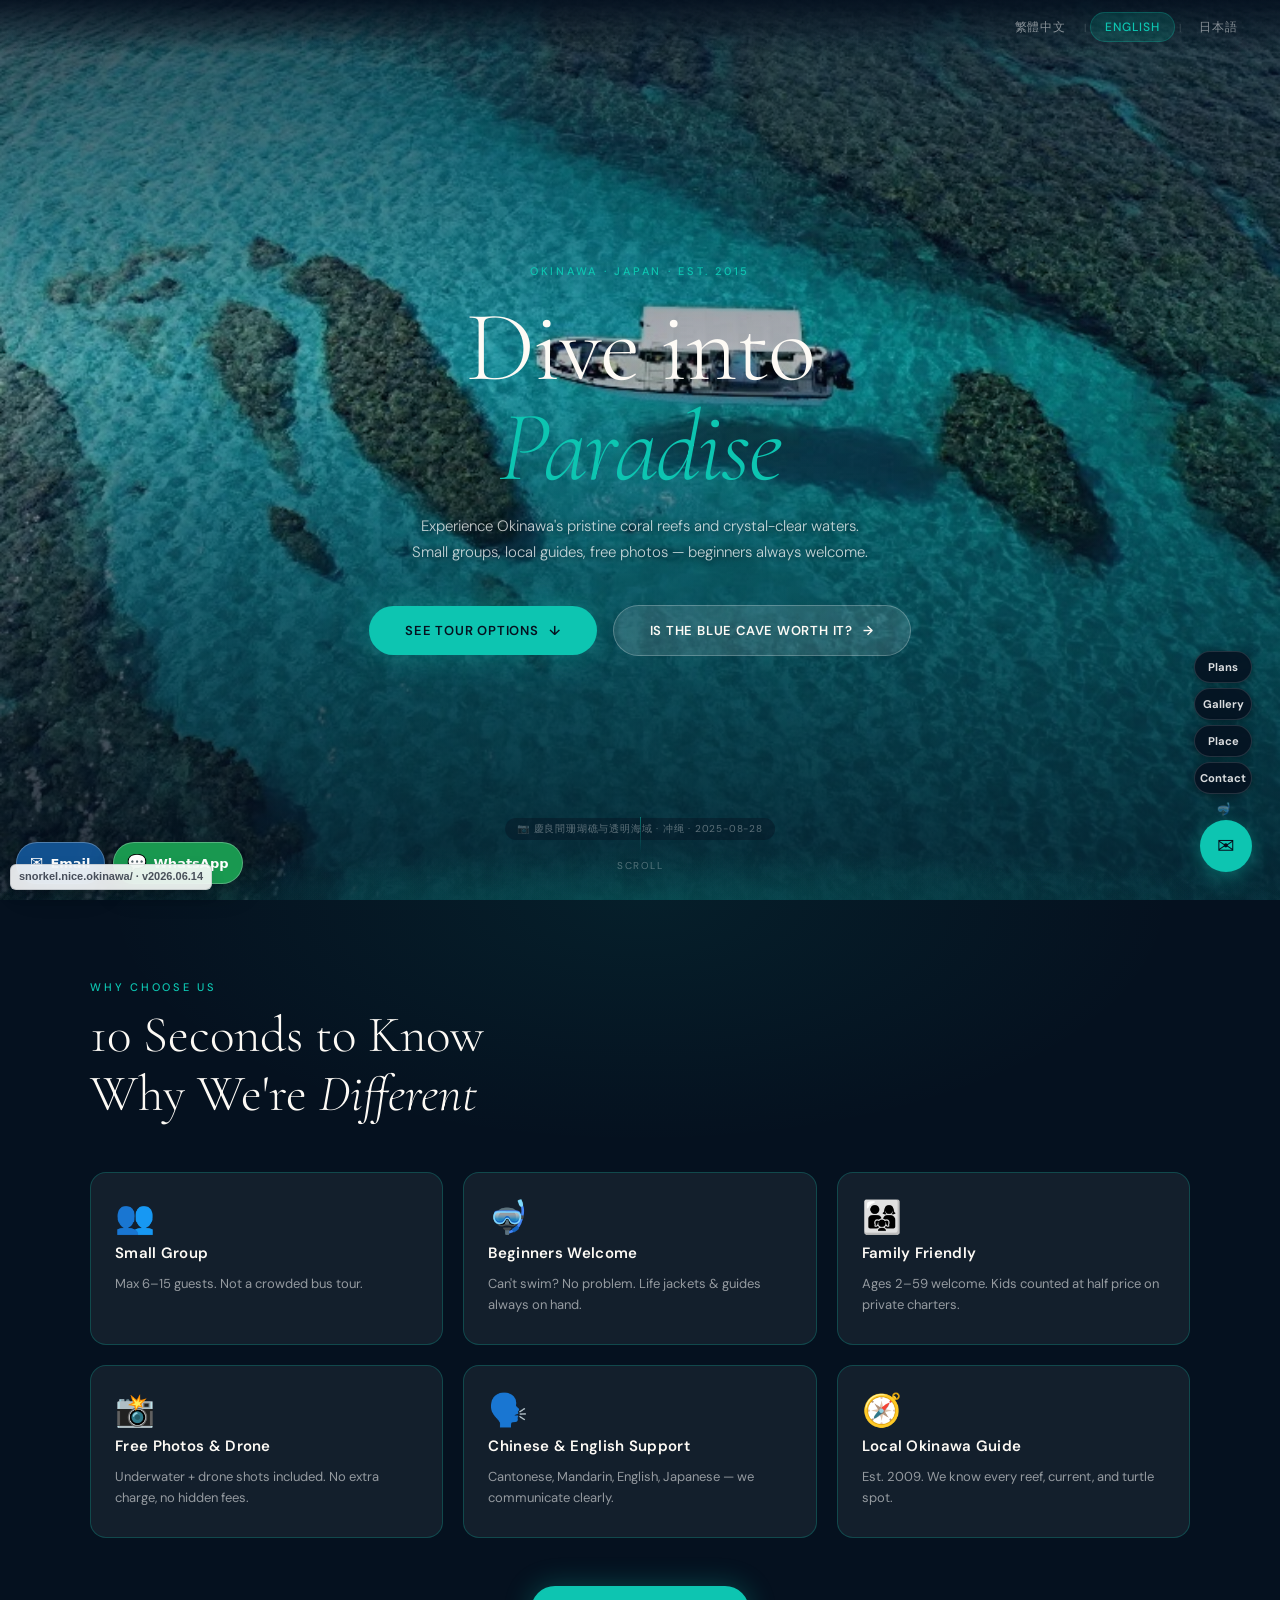
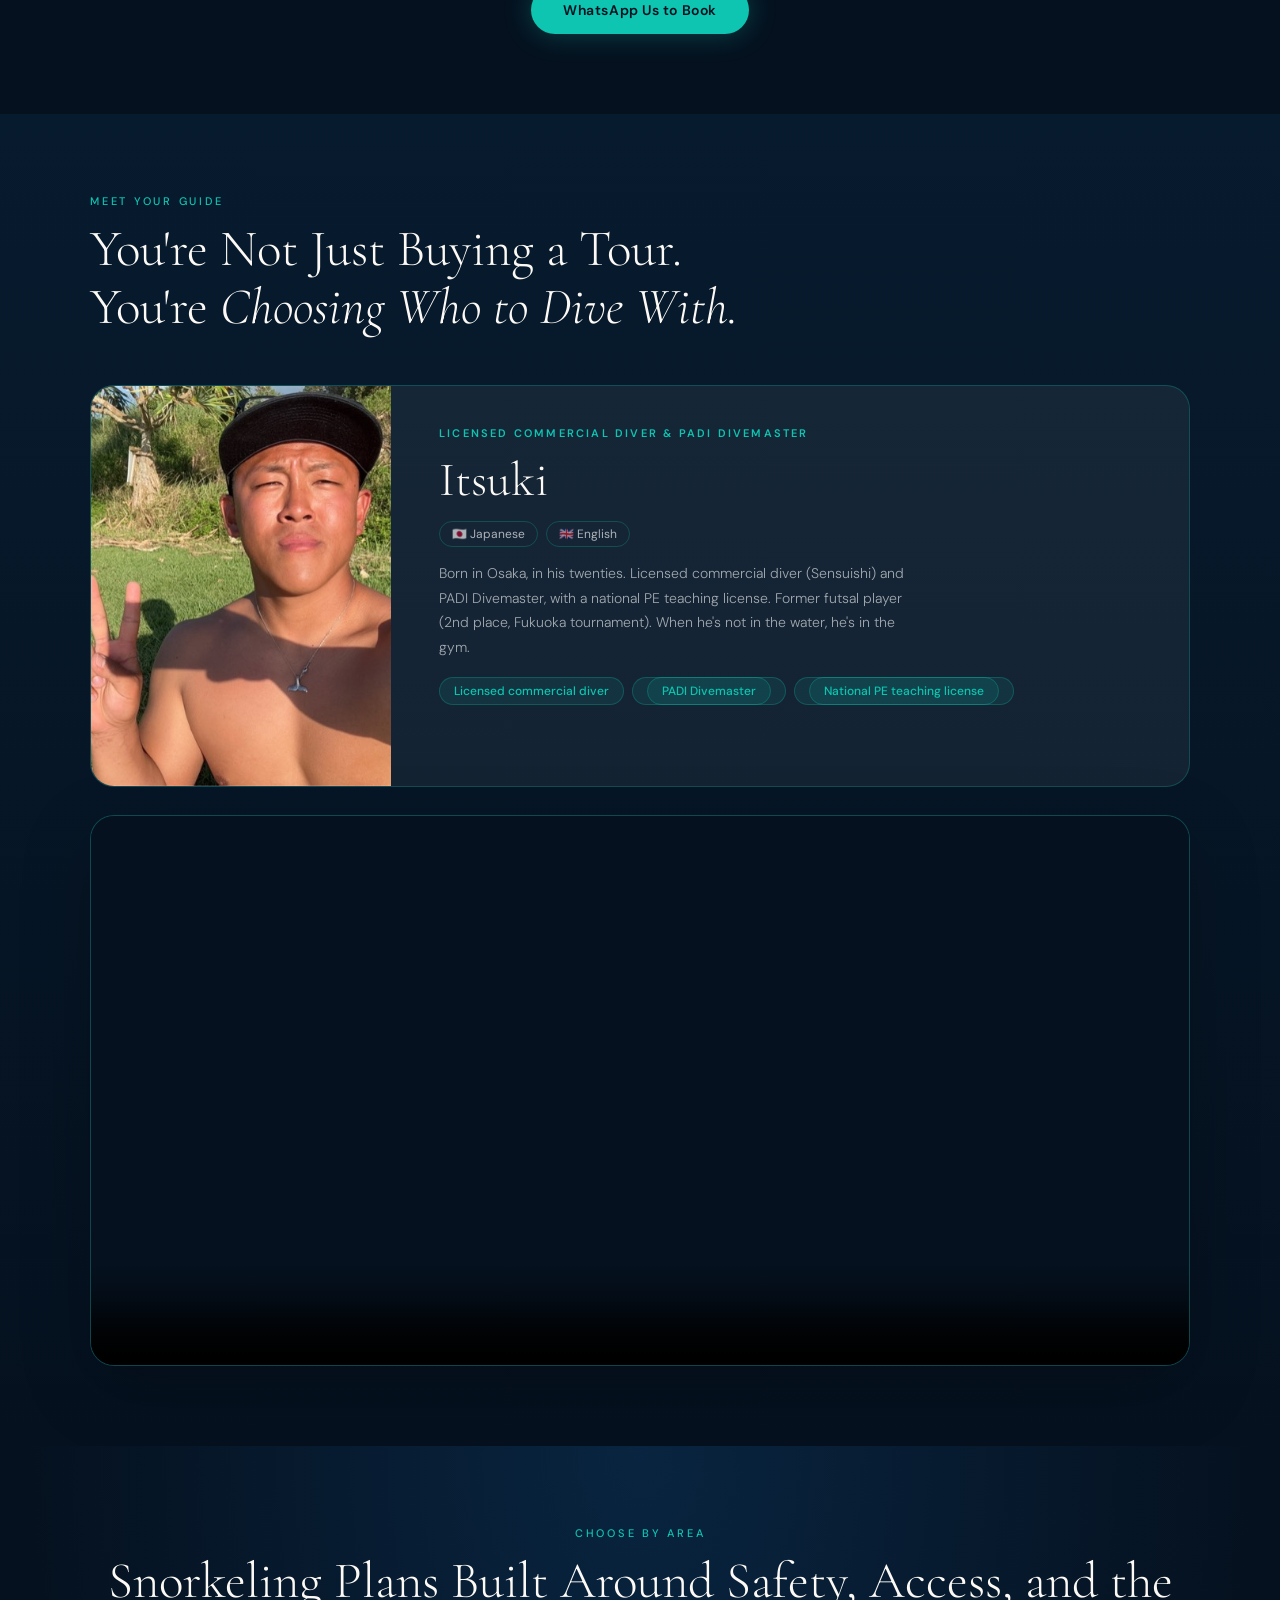
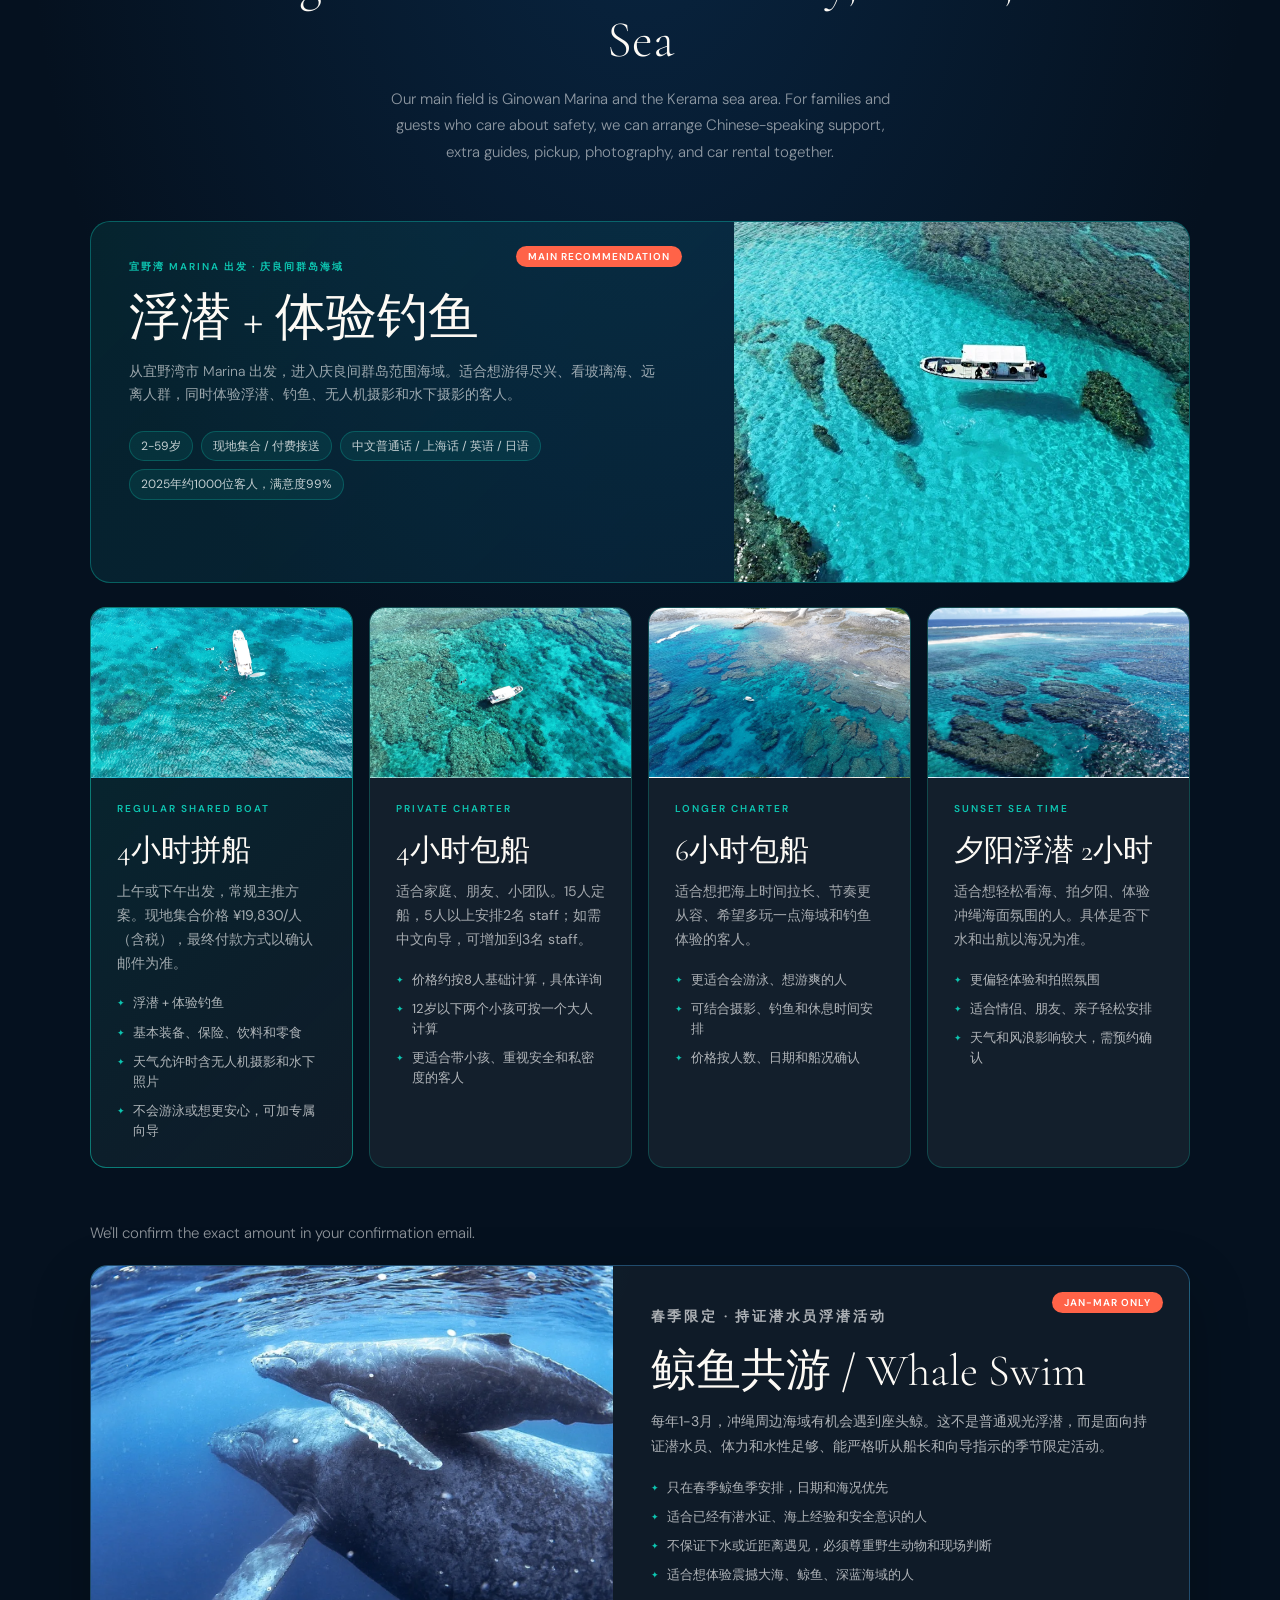
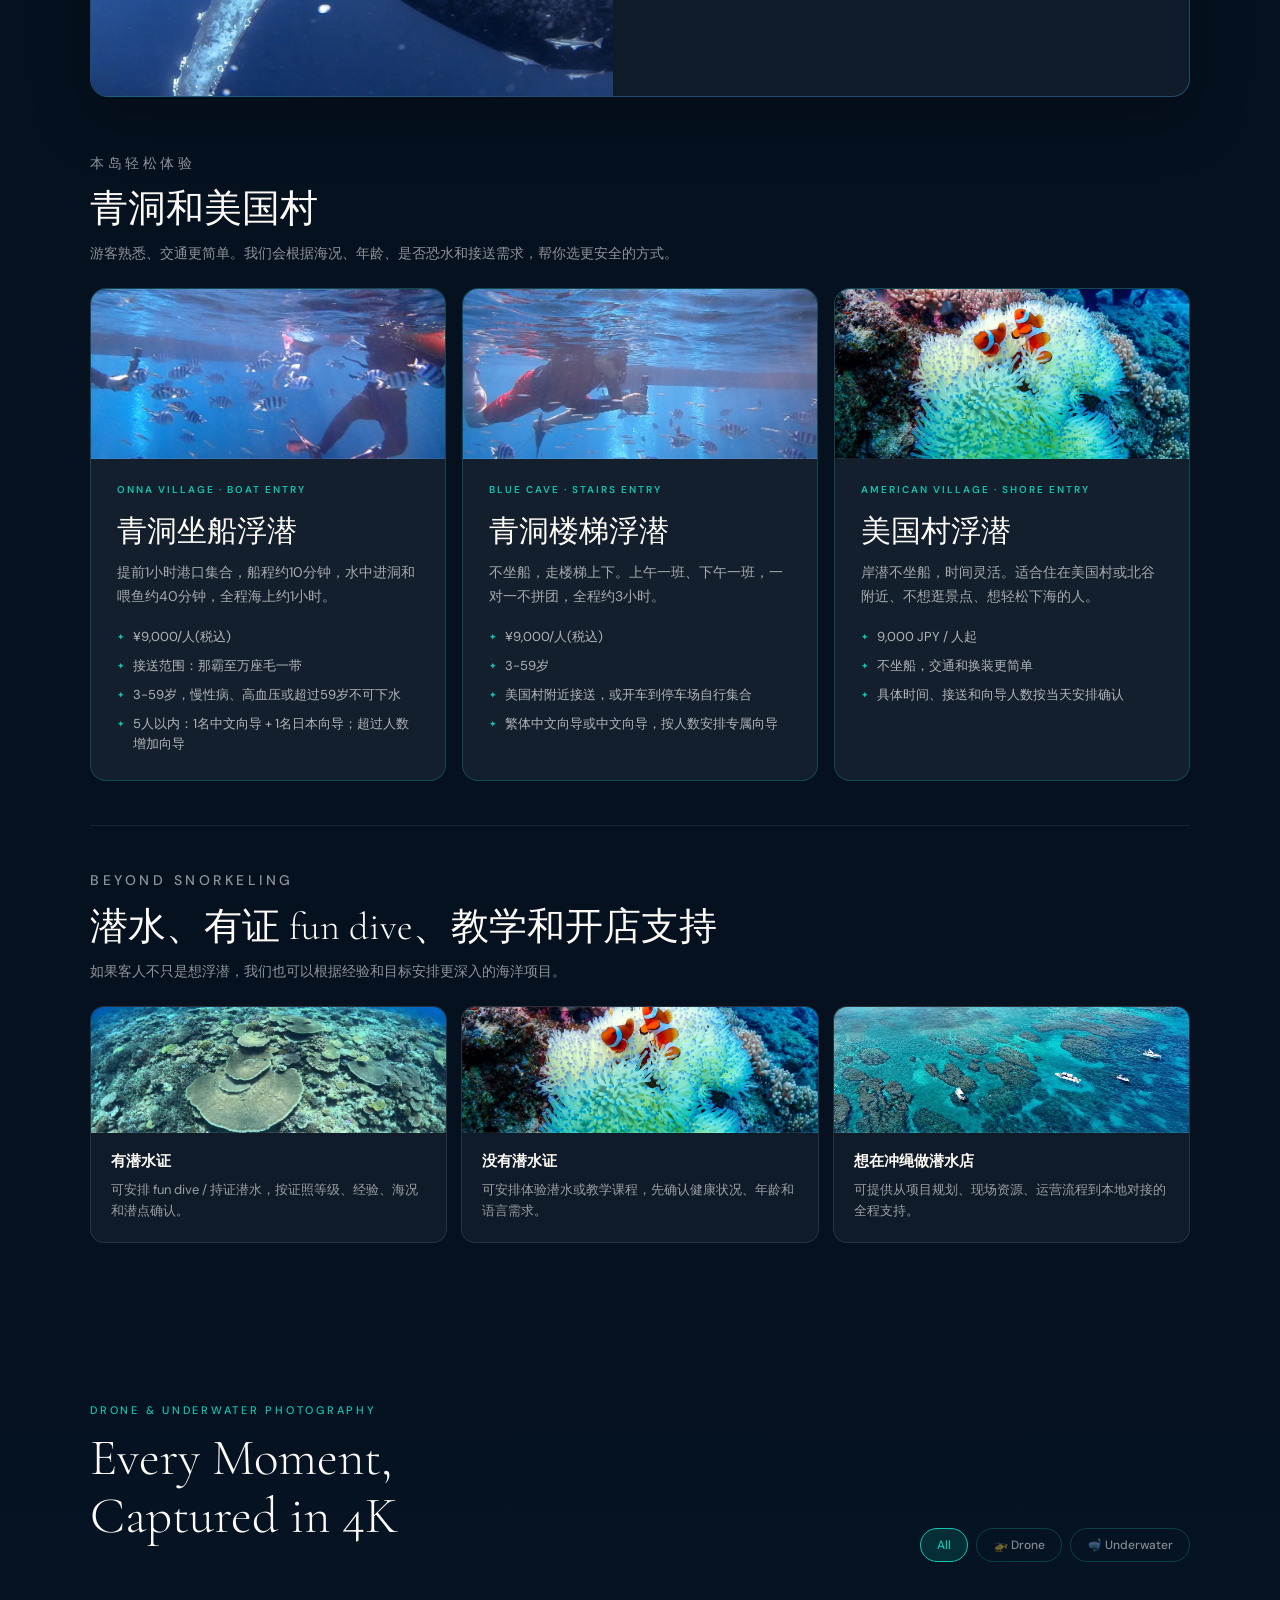
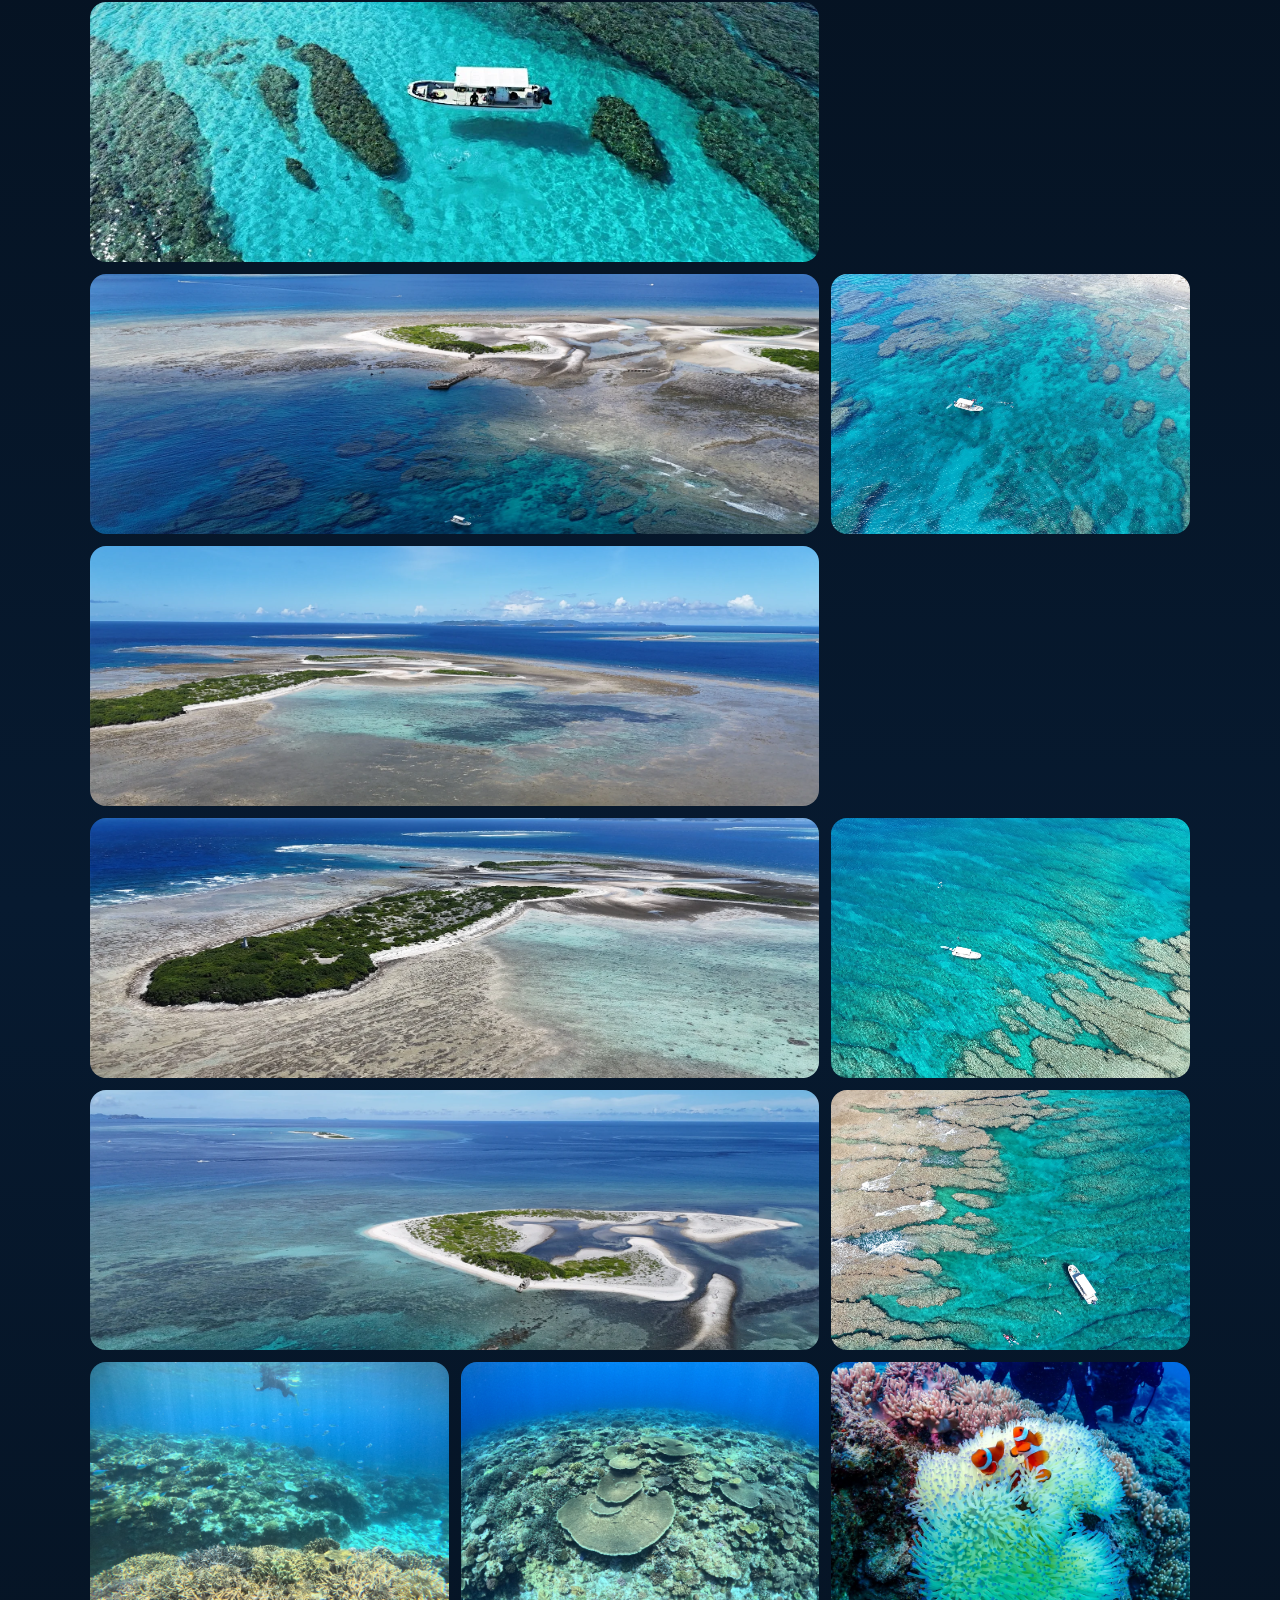
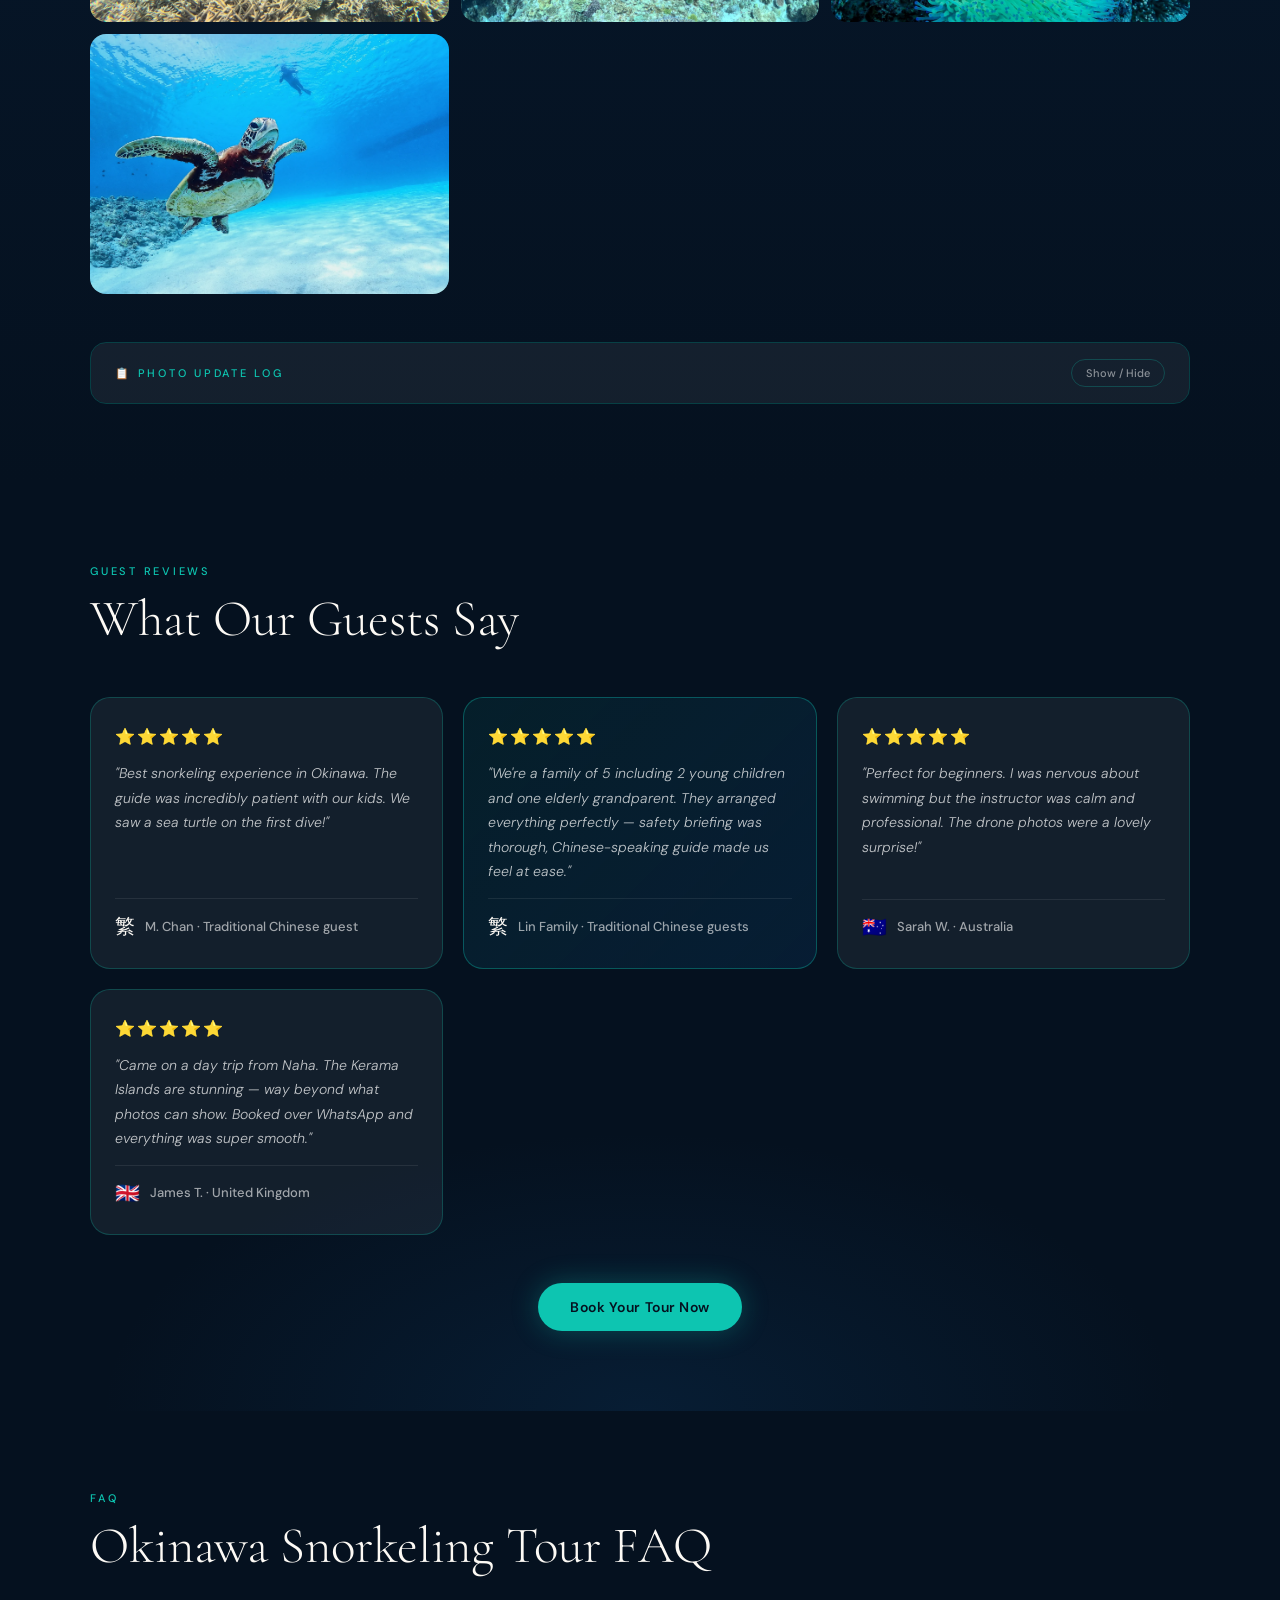
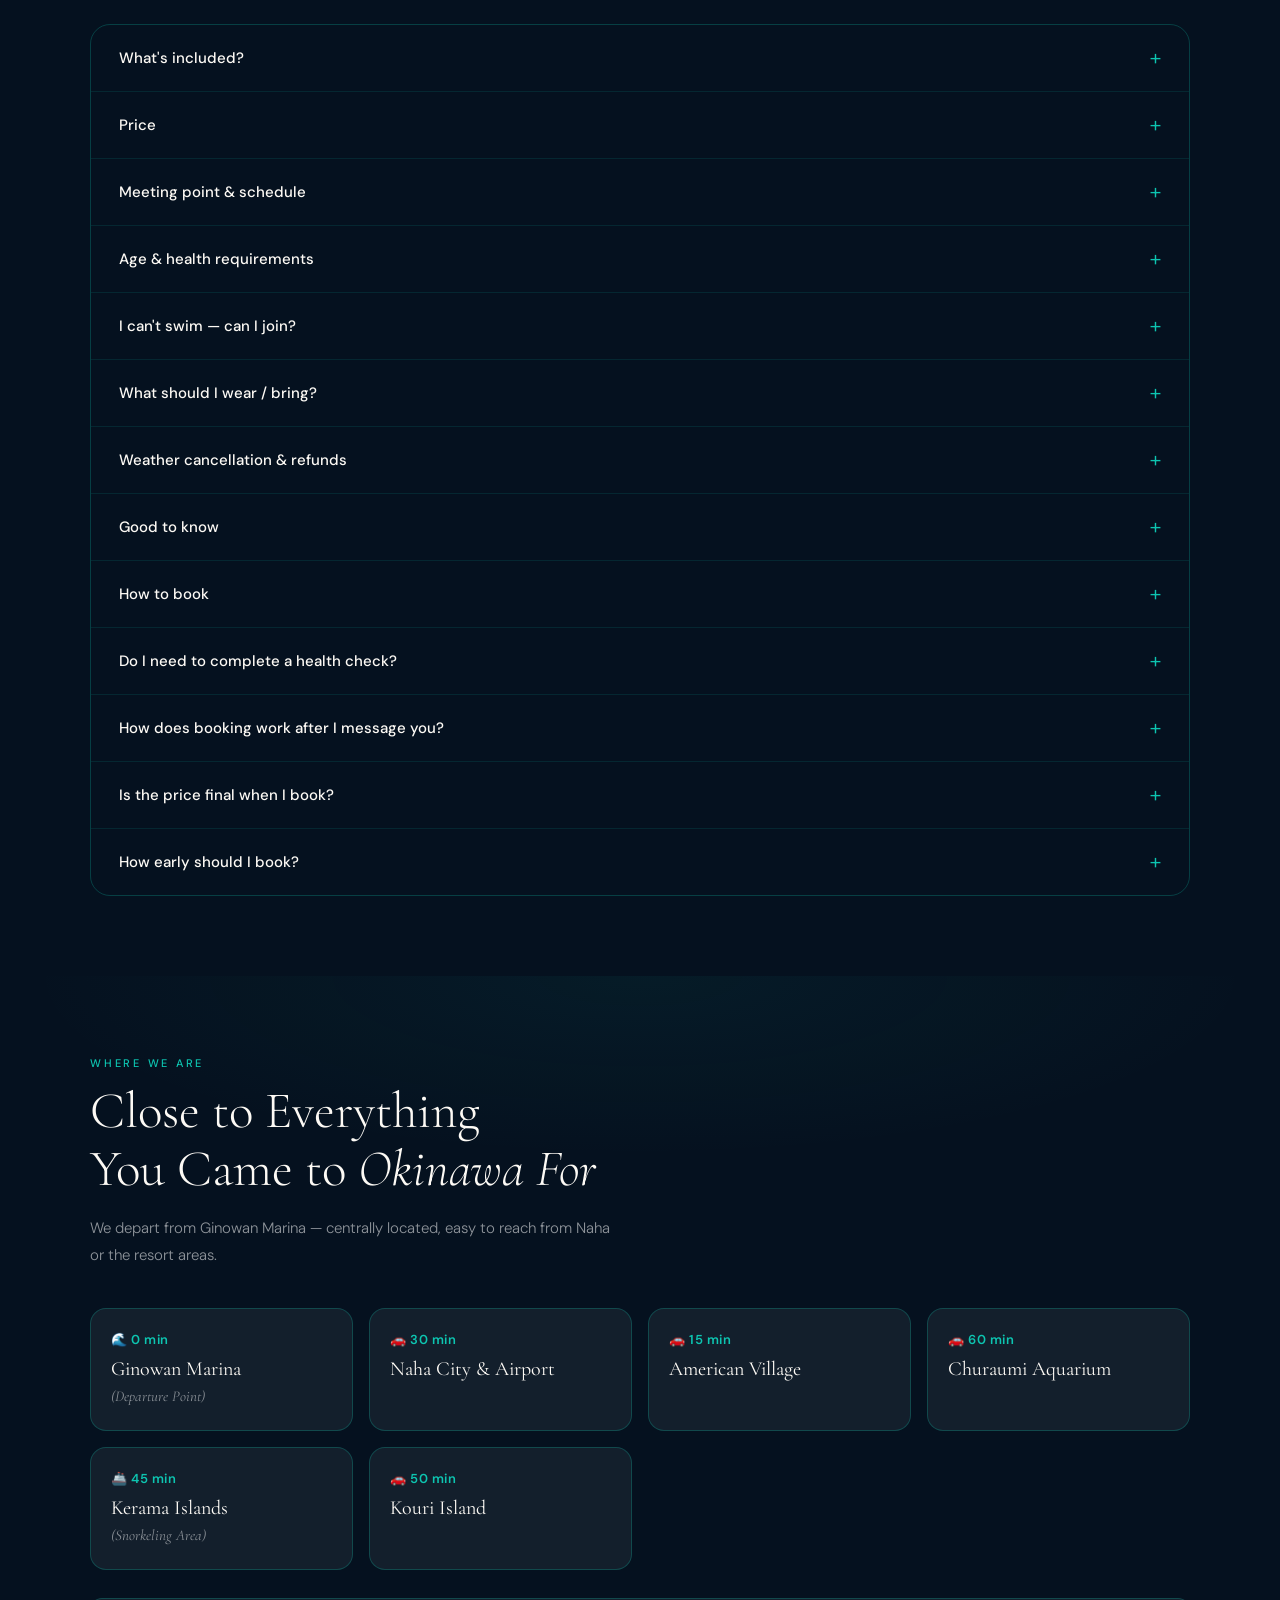
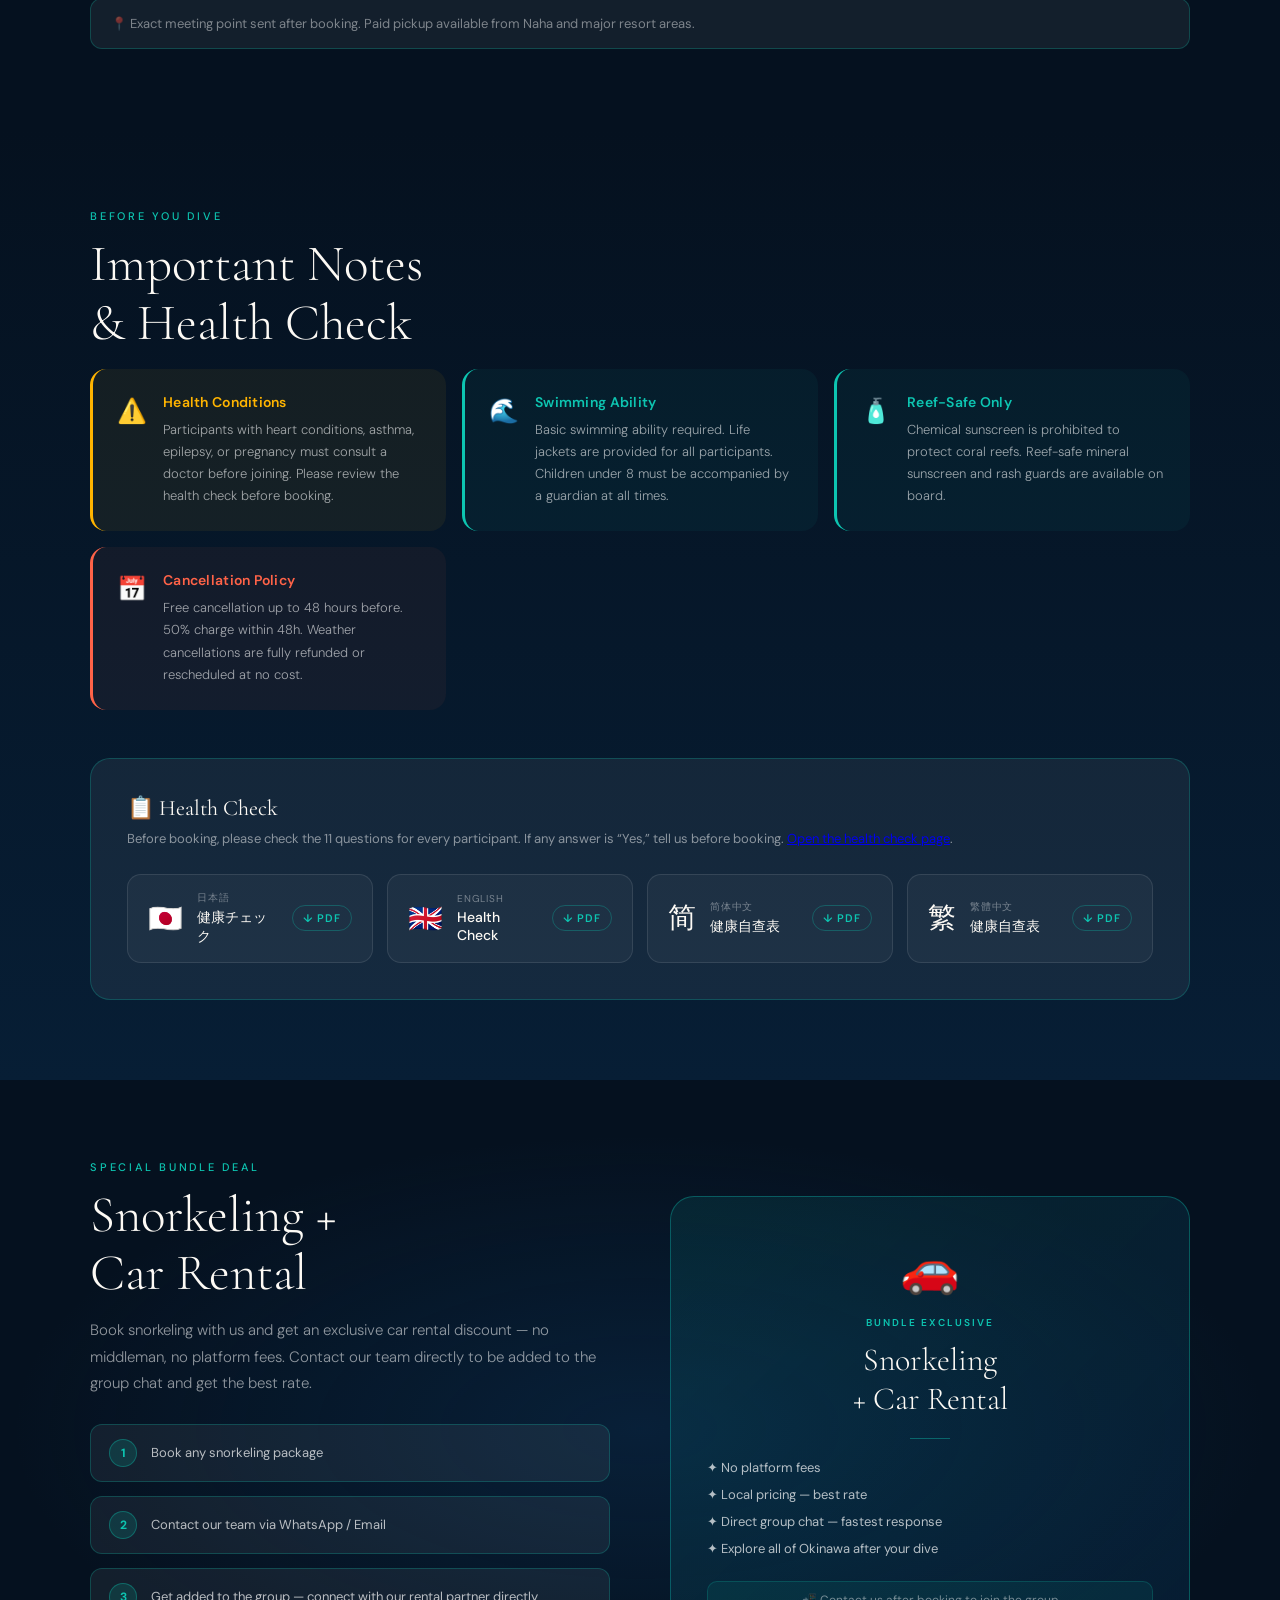
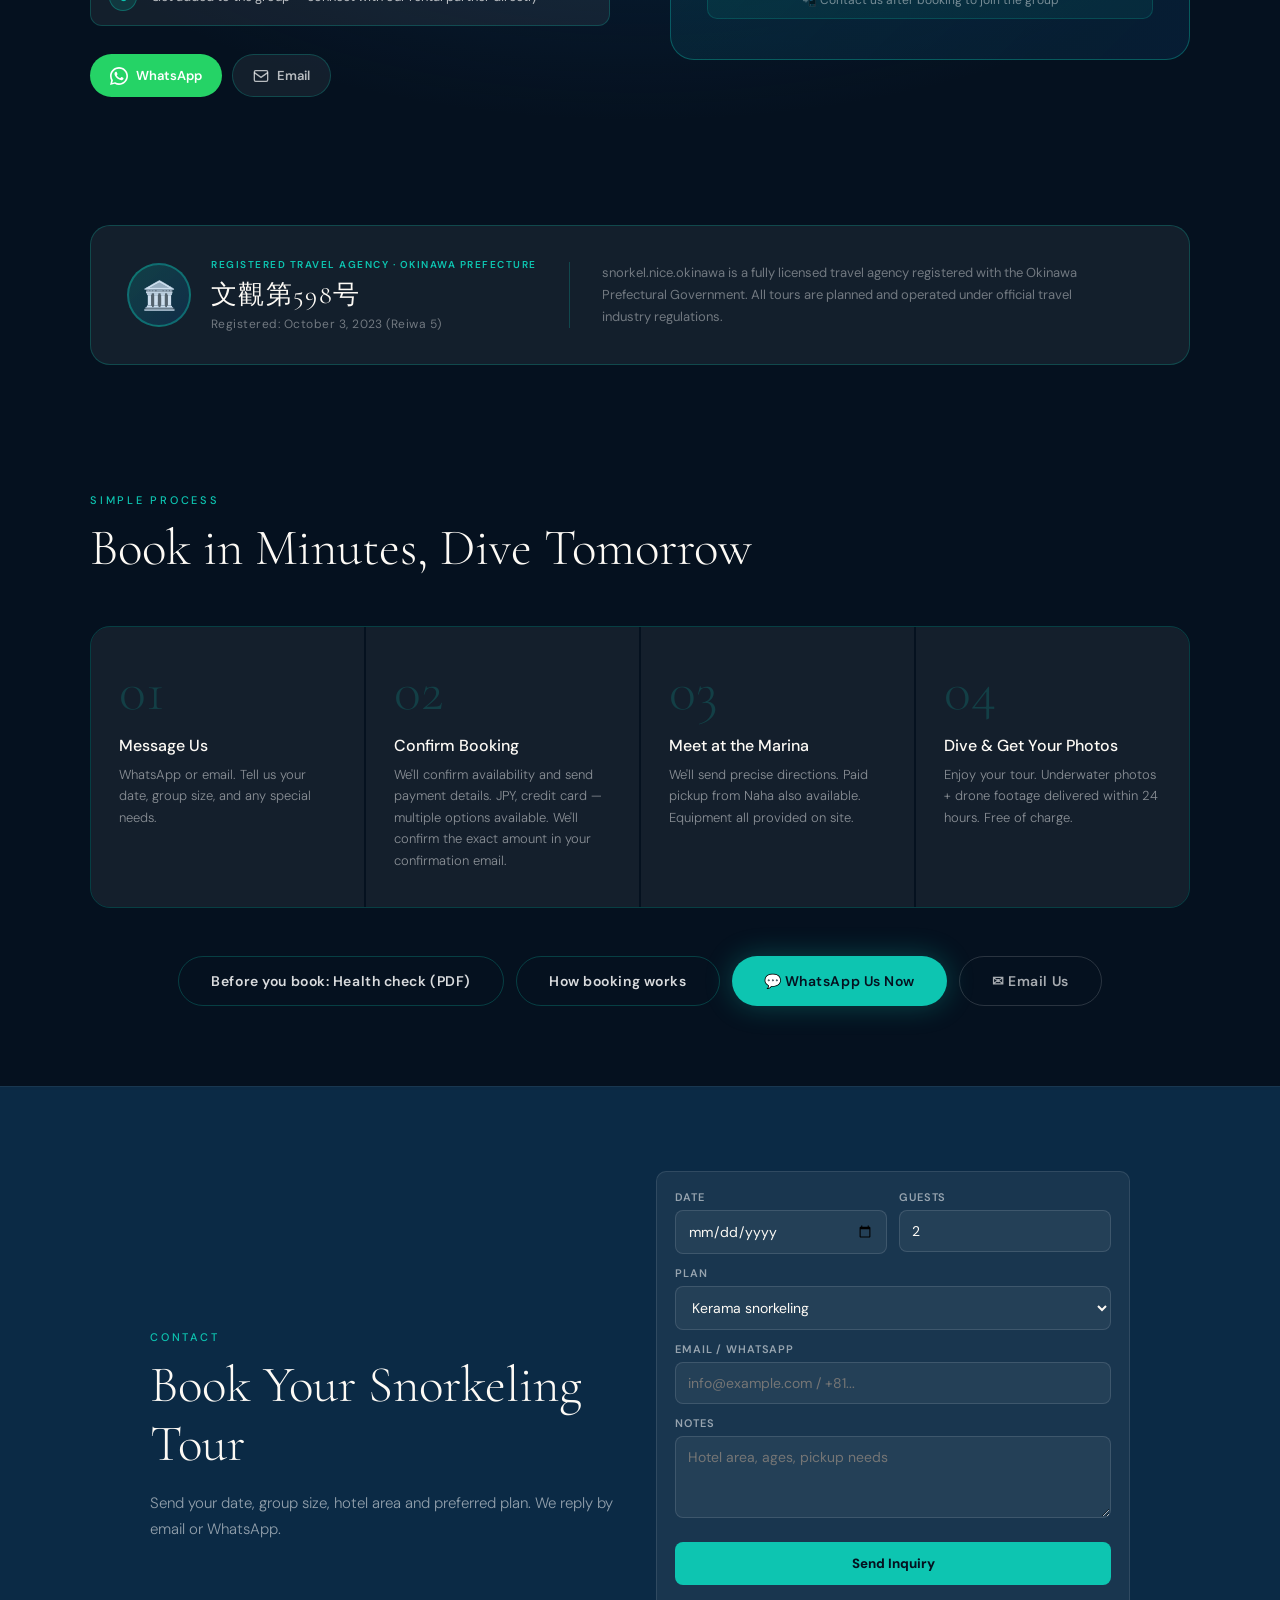
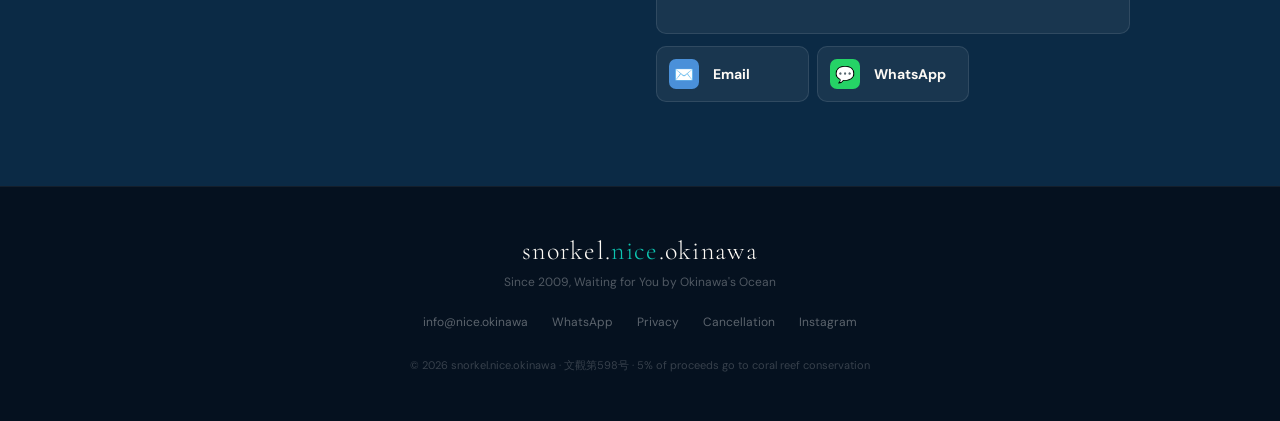
==== index.html @ 3624a1d3 "CONTACT-0824-21 add floating contact buttons" ====
<!DOCTYPE html>
<html lang="en">
<head>
  <!-- Google Analytics -->
<script async src="https://www.googletagmanager.com/gtag/js?id=G-KRDRYLCH5C"></script>
<script>
  window.dataLayer = window.dataLayer || [];
  function gtag(){dataLayer.push(arguments);}
  gtag('js', new Date());
  gtag('config', 'G-KRDRYLCH5C');
</script>
<meta charset="UTF-8"/>
<meta name="viewport" content="width=device-width,initial-scale=1.0"/>
<title>Okinawa Snorkeling Tours | Blue Cave &amp; Kerama | NICE Okinawa</title>
<link rel="preconnect" href="https://fonts.googleapis.com"/>
<link rel="preconnect" href="https://fonts.gstatic.com" crossorigin/>
<link href="https://fonts.googleapis.com/css2?family=Cormorant+Garamond:ital,wght@0,300;0,400;0,600;1,300;1,400&family=DM+Sans:wght@300;400;500;600&display=swap" rel="stylesheet"/>
<link rel="stylesheet" href="style.css"/>
<script src="https://challenges.cloudflare.com/turnstile/v0/api.js" async defer></script>
<style>
  .contact-section { padding:84px 20px; background:var(--ocean); border-top:1px solid rgba(255,255,255,.06); }
  .contact-grid { max-width:980px; margin:0 auto; display:grid; grid-template-columns:1fr 1fr; gap:32px; align-items:center; }
  .contact-actions { display:grid; gap:12px; }
  .contact-card { display:flex; align-items:center; gap:14px; background:var(--glass); border:1px solid var(--glass2); border-radius:10px; padding:16px 18px; text-decoration:none; color:var(--pearl); transition:all .2s; }
  .contact-card:hover { border-color:var(--teal); transform:translateY(-2px); }
  .contact-card-icon { width:38px; height:38px; border-radius:9px; display:flex; align-items:center; justify-content:center; flex-shrink:0; color:#fff; }
  .contact-card-icon.email { background:#4a90d9; }
  .contact-card-icon.whatsapp { background:#25d366; }
  .contact-card-name { font-size:14px; font-weight:700; line-height:1.2; }
  .contact-card-value { font-size:12px; color:rgba(255,255,255,.56); margin-top:2px; }
  .inquiry-form { background:var(--glass); border:1px solid var(--glass2); border-radius:10px; padding:18px; display:grid; gap:12px; }
  .inquiry-row { display:grid; grid-template-columns:1fr 1fr; gap:12px; }
  .inquiry-field { display:flex; flex-direction:column; gap:6px; }
  .inquiry-field label { font-size:11px; font-weight:600; letter-spacing:.08em; text-transform:uppercase; color:rgba(255,255,255,.55); }
  .inquiry-field input,.inquiry-field select,.inquiry-field textarea { width:100%; background:rgba(255,255,255,.05); border:1px solid rgba(255,255,255,.12); border-radius:8px; padding:11px 12px; color:var(--pearl); font-family:'DM Sans',sans-serif; font-size:14px; outline:none; transition:border .2s; }
  .inquiry-field textarea { min-height:82px; resize:vertical; }
  .inquiry-field input:focus,.inquiry-field select:focus,.inquiry-field textarea:focus { border-color:var(--teal); }
  .inquiry-field select option { background:var(--ocean); }
  .inquiry-submit { border:none; border-radius:8px; padding:13px 16px; background:var(--teal); color:var(--deep); font-family:'DM Sans',sans-serif; font-weight:800; cursor:pointer; transition:all .2s; }
  .inquiry-submit:hover { background:var(--coral); transform:translateY(-1px); }
  .inquiry-submit:disabled { opacity:.55; cursor:not-allowed; transform:none; }
  .inquiry-status { min-height:18px; font-size:12px; color:rgba(255,255,255,.68); }
  .inquiry-status.ok { color:var(--teal); }
  .inquiry-status.err { color:var(--coral); }
  .contact-secondary { display:grid; grid-template-columns:repeat(3,1fr); gap:8px; }
  .contact-secondary .contact-card { padding:12px; }
  .contact-secondary .contact-card-icon { width:30px; height:30px; border-radius:7px; }
  .contact-secondary .contact-card-value { display:none; }
  .float-contact { position:fixed; bottom:1.75rem; right:1.75rem; z-index:900; display:flex; flex-direction:column; align-items:flex-end; gap:.6rem; }
  .float-toggle { width:52px; height:52px; border-radius:50%; background:var(--teal); color:var(--deep); border:none; cursor:pointer; font-size:1.3rem; display:flex; align-items:center; justify-content:center; box-shadow:0 4px 20px rgba(13,197,177,.45); transition:all .3s; flex-shrink:0; }
  .float-toggle:hover { background:var(--coral); transform:scale(1.08); }
  .float-toggle.open { background:rgba(255,255,255,.12); color:var(--pearl); box-shadow:0 4px 20px rgba(0,0,0,.4); }
  .float-channels { display:flex; flex-direction:column; gap:.5rem; align-items:flex-end; transition:all .3s; opacity:0; pointer-events:none; transform:translateY(8px); }
  .float-channels.open { opacity:1; pointer-events:auto; transform:translateY(0); }
  .float-channel { display:flex; align-items:center; gap:.65rem; background:rgba(5,17,31,.96); border:1px solid var(--glass2); border-radius:8px; padding:.55rem .9rem; text-decoration:none; color:var(--pearl); font-size:.8rem; font-weight:600; box-shadow:0 4px 16px rgba(0,0,0,.4); white-space:nowrap; transition:all .2s; }
  .float-channel:hover { border-color:rgba(255,255,255,.25); transform:translateX(-3px); }
  .float-ch-icon { width:28px; height:28px; border-radius:7px; display:flex; align-items:center; justify-content:center; font-size:.95rem; flex-shrink:0; }
  .float-ch-icon.whatsapp { background:#25d366; }
  .float-ch-icon.email { background:#4a90d9; }
  .float-ch-name { font-size:.75rem; font-weight:700; line-height:1.2; }
  .float-ch-val { font-size:.64rem; color:rgba(255,255,255,.48); margin-top:.1rem; }
  .float-nav { position:fixed; bottom:5.2rem; right:1.75rem; z-index:900; display:flex; flex-direction:column; align-items:center; gap:.3rem; }
  .float-nav-btn { display:flex; align-items:center; justify-content:center; background:rgba(5,17,31,.88); border:1px solid rgba(255,255,255,.13); border-radius:20px; padding:.5rem .75rem; color:rgba(255,255,255,.85); font-size:.7rem; font-weight:700; cursor:pointer; text-decoration:none; white-space:nowrap; box-shadow:0 2px 10px rgba(0,0,0,.35); transition:all .2s; font-family:'DM Sans',sans-serif; backdrop-filter:blur(10px); -webkit-backdrop-filter:blur(10px); width:58px; letter-spacing:0; }
  .float-nav-btn:hover { border-color:var(--teal); color:var(--pearl); background:rgba(13,197,177,.18); transform:scale(1.06); }
  .float-nav::after { content:'🤿'; font-size:.75rem; opacity:.55; margin-top:.15rem; display:block; }
  @media(max-width:700px){ .contact-grid{grid-template-columns:1fr;} .inquiry-row{grid-template-columns:1fr;} .contact-secondary{grid-template-columns:1fr;} }
  @media(max-width:480px){
    .float-nav { right:1.25rem; bottom:4.8rem; }
    .float-nav-btn { width:50px; font-size:.62rem; padding:.45rem .5rem; }
    .float-contact { right:1.25rem; bottom:1.25rem; }
  }
</style>
<meta name="description" content="Plan an Okinawa snorkeling tour for Kerama waters, the Blue Cave or a private charter. Ask about current prices, meeting points, pickup and availability.">
<link rel="canonical" href="https://snorkel.nice.okinawa/">
<link rel="alternate" hreflang="x-default" href="https://snorkel.nice.okinawa/">
<link rel="alternate" hreflang="en" href="https://snorkel.nice.okinawa/">
<meta property="og:title" content="Okinawa Snorkeling Tours | Blue Cave &amp; Kerama">
<meta property="og:description" content="Plan an Okinawa snorkeling tour for Kerama waters, the Blue Cave or a private charter. Ask about current prices, meeting points, pickup and availability.">
<meta property="og:type" content="website">
<meta property="og:url" content="https://snorkel.nice.okinawa/">
<meta property="og:image" content="https://snorkel.nice.okinawa/images/og-snorkel.jpg">
<meta property="og:image:width" content="1200">
<meta property="og:image:height" content="630">
<meta property="og:image:alt" content="Okinawa snorkeling tour over Kerama blue coral waters">
<meta name="twitter:card" content="summary_large_image">
<meta name="twitter:title" content="Okinawa Snorkeling Tours | Blue Cave &amp; Kerama">
<meta name="twitter:description" content="Plan an Okinawa snorkeling tour for Kerama waters, the Blue Cave or a private charter. Ask about current prices, meeting points, pickup and availability.">
<meta name="twitter:image" content="https://snorkel.nice.okinawa/images/og-snorkel.jpg">
<script type="application/ld+json">
{
  "@context": "https://schema.org",
  "@graph": [
    {
      "@type": "Organization",
      "@id": "https://snorkel.nice.okinawa/#organization",
      "name": "NICE Okinawa",
      "url": "https://snorkel.nice.okinawa/",
      "email": "info@nice.okinawa",
      "areaServed": {
        "@type": "AdministrativeArea",
        "name": "Okinawa, Japan"
      },
      "contactPoint": {
        "@type": "ContactPoint",
        "contactType": "reservations",
        "email": "info@nice.okinawa",
        "availableLanguage": ["English", "Chinese", "Japanese"]
      }
    },
    {
      "@type": ["TravelAgency", "LocalBusiness"],
      "@id": "https://snorkel.nice.okinawa/#business",
      "name": "Snorkel Nice Okinawa",
      "url": "https://snorkel.nice.okinawa/",
      "description": "Okinawa snorkeling tour planning for Kerama waters, the Blue Cave and private charters.",
      "email": "info@nice.okinawa",
      "parentOrganization": {
        "@id": "https://snorkel.nice.okinawa/#organization"
      },
      "areaServed": {
        "@type": "AdministrativeArea",
        "name": "Okinawa, Japan"
      },
      "contactPoint": {
        "@type": "ContactPoint",
        "contactType": "reservations",
        "email": "info@nice.okinawa",
        "availableLanguage": ["English", "Chinese", "Japanese"]
      },
      "hasOfferCatalog": {
        "@type": "OfferCatalog",
        "name": "Okinawa snorkeling activities",
        "itemListElement": [
          {
            "@type": "Offer",
            "name": "American Village shore-entry snorkeling",
            "price": "9000",
            "priceCurrency": "JPY",
            "description": "American Village shore-entry snorkeling starts from 9,000 JPY per person."
          }
        ]
      },
      "employee": {
        "@id": "https://snorkel.nice.okinawa/#person-itsuki"
      }
    },
    {
      "@type": "FAQPage",
      "@id": "https://snorkel.nice.okinawa/#faq",
      "mainEntity": [
        {
          "@type": "Question",
          "name": "What's included?",
          "acceptedAnswer": {
            "@type": "Answer",
            "text": "Basic snorkeling gear (mask, prescription lenses available in approximate strengths, snorkel, fins, and a life jacket worn at all times), underwater photos taken by our staff, trial fishing with one bait set, and insurance. Drone photos and video are a free bonus when weather allows (no rain, wind under 5 m/s). Boat is shared (max 12 guests), with an English-speaking Japanese captain and staff."
          }
        },
        {
          "@type": "Question",
          "name": "Price",
          "acceptedAnswer": {
            "@type": "Answer",
            "text": "Tours start from ¥19,830 per person, tax included. The standard package includes basic snorkeling gear, insurance, underwater photos, trial fishing, and drone photos/video (weather permitting). The final price depends on your options: hotel pickup, a private guide, and add-ons. We also offer discounts when you combine multiple activities. Contact us for a quote at info@nice.okinawa."
          }
        },
        {
          "@type": "Question",
          "name": "Meeting point & schedule",
          "acceptedAnswer": {
            "@type": "Answer",
            "text": "We meet at Ginowan Marina at 8:00 AM (departure 8:15, back around 12:30). The boat ride to the islands takes about 30–40 minutes, and you'll spend around two hours in the water with regular breaks on board. Total tour time is about 4 hours. Hot showers are available at the marina (300 yen). Exact timing is confirmed the evening before (around 6 PM) depending on sea conditions."
          }
        },
        {
          "@type": "Question",
          "name": "Age & health requirements",
          "acceptedAnswer": {
            "@type": "Answer",
            "text": "Ages 2–69 may enter the water. Guests aged 70 and above are welcome to join the tour and enjoy the trip from the boat. All participants should be in good health: those who are pregnant, or who have conditions such as high blood pressure or diabetes requiring daily medication, cannot join. Everyone completes a standard medical questionnaire and signs a confirmation form on the day (guardians sign for minors)."
          }
        },
        {
          "@type": "Question",
          "name": "I can't swim — can I join?",
          "acceptedAnswer": {
            "@type": "Answer",
            "text": "Yes — non-swimmers are welcome as long as you're comfortable in the water. Life jackets are worn at all times, and our staff stays close by."
          }
        },
        {
          "@type": "Question",
          "name": "What should I wear / bring?",
          "acceptedAnswer": {
            "@type": "Answer",
            "text": "In summer (July–October) a long-sleeve rash guard is enough — no wetsuit needed. We recommend rash-guard style swimwear for sun and scrape protection. Bring: drinks/snacks, seasickness medication (take before departure), swimwear worn under your clothes, a towel, and sandals that are easy to slip on and off."
          }
        },
        {
          "@type": "Question",
          "name": "Weather cancellation & refunds",
          "acceptedAnswer": {
            "@type": "Answer",
            "text": "Safety first: the captain decides whether we sail. If the sea or weather makes the tour impossible (typhoon etc.), you can reschedule or receive a full refund. Cancellation by the guest: 14+ days before — full refund; 13–10 days — 50% fee; 9–6 days — 80% fee; within 5 days — no refund. Personal illness (e.g. a cold or upset stomach) is not covered by the weather policy. Visa refusal: full refund."
          }
        },
        {
          "@type": "Question",
          "name": "Good to know",
          "acceptedAnswer": {
            "@type": "Answer",
            "text": "No alcohol the night before (guests smelling of alcohol cannot board, without refund). No smoking or drinking on board. Please use reef-friendly waterproof sunscreen (no sunscreen mud). Keep luggage minimal; valuables are your own responsibility. Please be on time — the boat cannot wait."
          }
        },
        {
          "@type": "Question",
          "name": "How to book",
          "acceptedAnswer": {
            "@type": "Answer",
            "text": "Email us at info@nice.okinawa with your preferred date, number of participants, names, ages, and shoe sizes (plus glasses prescription if you need corrective lenses). Your booking is confirmed once payment is arranged and you receive our confirmation email."
          }
        },
        {
          "@type": "Question",
          "name": "Do I need to complete a health check?",
          "acceptedAnswer": {
            "@type": "Answer",
            "text": "Yes. Please review the snorkeling health check before booking. If any answer is YES, tell us before booking so we can confirm with the captain."
          }
        },
        {
          "@type": "Question",
          "name": "How does booking work after I message you?",
          "acceptedAnswer": {
            "@type": "Answer",
            "text": "See the step-by-step booking guide: https://snorkel.nice.okinawa/how-booking-works/"
          }
        },
        {
          "@type": "Question",
          "name": "Is the price final when I book?",
          "acceptedAnswer": {
            "@type": "Answer",
            "text": "We'll confirm the exact amount in your confirmation email."
          }
        },
        {
          "@type": "Question",
          "name": "How early should I book?",
          "acceptedAnswer": {
            "@type": "Answer",
            "text": "1–2 weeks ahead for the Kerama / Chibishi boat, 3–7 days for the Blue Cave; weekdays outside peak season often have space on shorter notice. Read more: When to book — the earlier, the better (https://activity.nice.okinawa/en/when-to-book/)."
          }
        }
      ]
    },
    {
      "@type": "Person",
      "@id": "https://snorkel.nice.okinawa/#person-itsuki",
      "name": "Itsuki",
      "jobTitle": "Licensed Commercial Diver & PADI Divemaster",
      "hasCredential": [
        "Licensed commercial diver",
        "PADI Divemaster",
        "National PE teaching license"
      ],
      "knowsLanguage": ["Japanese", "English"],
      "worksFor": {
        "@id": "https://snorkel.nice.okinawa/#business"
      },
      "url": "https://snorkel.nice.okinawa/#guide"
    }
  ]
}
</script>
<style id="nice-screenshot-mark-style">
.nice-screenshot-mark {
  position: fixed;
  left: max(10px, env(safe-area-inset-left));
  bottom: max(10px, env(safe-area-inset-bottom));
  z-index: 2147483000;
  max-width: min(70vw, 520px);
  padding: 5px 8px;
  border: 1px solid rgba(17, 24, 39, 0.14);
  border-radius: 6px;
  background: rgba(255, 255, 255, 0.88);
  color: rgba(17, 24, 39, 0.74);
  box-shadow: 0 4px 14px rgba(17, 24, 39, 0.10);
  font: 600 11px/1.25 -apple-system, BlinkMacSystemFont, "Segoe UI", sans-serif;
  letter-spacing: 0;
  pointer-events: none;
  backdrop-filter: blur(10px);
}
@media (max-width: 640px) {
  .nice-screenshot-mark {
    max-width: calc(100vw - 20px);
    font-size: 10px;
  }
}
@media print {
  .nice-screenshot-mark { display: none; }
}
</style>
</head>
<body>

<!-- ══ LANG BAR ══════════════════════════════════ -->
<div class="lang-bar">
  <button class="lang-btn" data-lang-code="zh-Hant" onclick="setLang('zh-Hant')">繁體中文</button>
  <span class="sep">|</span>
  <button class="lang-btn active" data-lang-code="en" onclick="setLang('en')">English</button>
  <span class="sep">|</span>
  <button class="lang-btn" data-lang-code="ja" onclick="setLang('ja')">日本語</button>
</div>

<!-- ══ HERO ══════════════════════════════════════ -->
<section class="hero" id="hero">
  <!-- background injected by photos.js -->
  <div class="hero-bg" id="heroBg"></div>
  <div class="hero-overlay"></div>
  <div class="bubbles" id="bubbles"></div>
  <div class="wave-wrap">
    <div class="wave wave1"></div>
    <div class="wave wave2"></div>
    <div class="wave wave3"></div>
  </div>

  <div class="hero-content">
    <p class="hero-eyebrow">
      <span data-lang="en" class="visible">Okinawa · Japan · Est. 2015</span>
      <span data-lang="zh-Hant">沖繩 · 日本 · 成立於2015</span>
      <span data-lang="ja">沖縄 · 日本 · 2015年創業</span>
    </p>
    <h1 class="hero-title">
      <span data-lang="en" class="visible">Dive into<br><em>Paradise</em></span>
      <span data-lang="zh-Hant">探索<br><em>深藍世界</em></span>
      <span data-lang="ja">沖縄の海へ<br><em>飛び込もう</em></span>
    </h1>
    <p class="hero-sub">
      <span data-lang="en" class="visible">Experience Okinawa's pristine coral reefs and crystal-clear waters.<br>Small groups, local guides, free photos — beginners always welcome.</span>
      <span data-lang="zh-Hant">探索沖繩原始珊瑚礁和清澈海水。<br>小團體、本地嚮導、免費照片，歡迎初學者。</span>
      <span data-lang="ja">沖縄の透き通った海でシュノーケリングを体験。<br>少人数・地元ガイド・写真無料・初心者歓迎。</span>
    </p>
    <a href="#packages" class="hero-cta">
      <span data-lang="en" class="visible">See Tour Options</span>
      <span data-lang="zh-Hant">查看行程</span>
      <span data-lang="ja">ツアーを見る</span>
      ↓
    </a>
    <a href="/blue-cave/" class="hero-cta hero-cta-secondary">
      <span data-lang="en" class="visible">Is the Blue Cave worth it?</span>
      <span data-lang="zh-Hant">Is the Blue Cave worth it?</span>
      <span data-lang="ja">Is the Blue Cave worth it?</span>
      →
    </a>
  </div>

  <!-- hero photo credit -->
  <div class="hero-credit" id="heroCredit"></div>

  <div class="hero-scroll">
    <div class="scroll-line"></div>
    <span data-lang="en" class="visible">scroll</span>
    <span data-lang="zh-Hant">滾動</span>
    <span data-lang="ja">スクロール</span>
  </div>
</section>

<!-- ══ WHY CHOOSE US ══════════════════════════════ -->
<section id="why">
  <div class="container">
    <p class="section-label">
      <span data-lang="en" class="visible">Why Choose Us</span>
      <span data-lang="zh-Hant">為什麼選擇我們</span>
      <span data-lang="ja">選ばれる理由</span>
    </p>
    <h2 class="section-title">
      <span data-lang="en" class="visible">10 Seconds to Know<br>Why We're <em>Different</em></span>
      <span data-lang="zh-Hant">10秒鐘了解<br>我們<em>有何不同</em></span>
      <span data-lang="ja">私たちが<em>選ばれる</em>理由</span>
    </h2>
    <div class="why-grid">
      <div class="why-card">
        <div class="why-icon">👥</div>
        <div class="why-label">
          <span data-lang="en" class="visible">Small Group</span>
          <span data-lang="zh-Hant">小班制</span>
          <span data-lang="ja">少人数制</span>
        </div>
        <div class="why-desc">
          <span data-lang="en" class="visible">Max 6–15 guests. Not a crowded bus tour.</span>
          <span data-lang="zh-Hant">最多6至15人，不是人擠人的大巴團。</span>
          <span data-lang="ja">最大15名。大人数バスツアーとは違います。</span>
        </div>
      </div>
      <div class="why-card">
        <div class="why-icon">🤿</div>
        <div class="why-label">
          <span data-lang="en" class="visible">Beginners Welcome</span>
          <span data-lang="zh-Hant">初學者歡迎</span>
          <span data-lang="ja">初心者歓迎</span>
        </div>
        <div class="why-desc">
          <span data-lang="en" class="visible">Can't swim? No problem. Life jackets &amp; guides always on hand.</span>
          <span data-lang="zh-Hant">不會游泳？沒關係。全程有救生衣和嚮導陪同。</span>
          <span data-lang="ja">泳げなくても大丈夫。ライフジャケット完備。</span>
        </div>
      </div>
      <div class="why-card">
        <div class="why-icon">👨‍👩‍👧</div>
        <div class="why-label">
          <span data-lang="en" class="visible">Family Friendly</span>
          <span data-lang="zh-Hant">親子友善</span>
          <span data-lang="ja">ファミリー歓迎</span>
        </div>
        <div class="why-desc">
          <span data-lang="en" class="visible">Ages 2–59 welcome. Kids counted at half price on private charters.</span>
          <span data-lang="zh-Hant">2至59歲均可參加，包船時小童半費計算。</span>
          <span data-lang="ja">2〜59歳OK。チャーター船では子供半額扱い。</span>
        </div>
      </div>
      <div class="why-card">
        <div class="why-icon">📸</div>
        <div class="why-label">
          <span data-lang="en" class="visible">Free Photos &amp; Drone</span>
          <span data-lang="zh-Hant">免費照片和無人機</span>
          <span data-lang="ja">写真・ドローン無料</span>
        </div>
        <div class="why-desc">
          <span data-lang="en" class="visible">Underwater + drone shots included. No extra charge, no hidden fees.</span>
          <span data-lang="zh-Hant">水下攝影加無人機航拍全包，無附加費。</span>
          <span data-lang="ja">水中写真＋ドローン撮影込み。追加料金なし。</span>
        </div>
      </div>
      <div class="why-card">
        <div class="why-icon">🗣️</div>
        <div class="why-label">
          <span data-lang="en" class="visible">Chinese &amp; English Support</span>
          <span data-lang="zh-Hant">中英文服務</span>
          <span data-lang="ja">中国語・英語対応</span>
        </div>
        <div class="why-desc">
          <span data-lang="en" class="visible">Cantonese, Mandarin, English, Japanese — we communicate clearly.</span>
          <span data-lang="zh-Hant">廣東話、普通話、英語、日語均可溝通。</span>
          <span data-lang="ja">広東語・普通話・英語・日本語に対応。</span>
        </div>
      </div>
      <div class="why-card">
        <div class="why-icon">🧭</div>
        <div class="why-label">
          <span data-lang="en" class="visible">Local Okinawa Guide</span>
          <span data-lang="zh-Hant">沖繩在地嚮導</span>
          <span data-lang="ja">沖縄地元ガイド</span>
        </div>
        <div class="why-desc">
          <span data-lang="en" class="visible">Est. 2009. We know every reef, current, and turtle spot.</span>
          <span data-lang="zh-Hant">2009年創立，熟悉每一片礁盤、海流和海龜出沒點。</span>
          <span data-lang="ja">2009年創業。地元の礁、海流、ウミガメスポットを熟知。</span>
        </div>
      </div>
    </div>
    <div class="section-cta">
      <a href="https://wa.me/817089523968" class="cta-btn cta-primary" target="_blank" rel="noopener">
        <span data-lang="en" class="visible">WhatsApp Us to Book</span>
        <span data-lang="zh-Hant">WhatsApp 預約</span>
        <span data-lang="ja">WhatsAppで予約</span>
      </a>
    </div>
  </div>
</section>

<!-- ══ GUIDE SECTION ══════════════════════════════ -->
<section id="guide">
  <div class="container">
    <p class="section-label">
      <span data-lang="en" class="visible">Meet Your Guide</span>
      <span data-lang="zh-Hant">認識你的嚮導</span>
      <span data-lang="ja">ガイド紹介</span>
    </p>
    <h2 class="section-title">
      <span data-lang="en" class="visible">You're Not Just Buying a Tour.<br>You're <em>Choosing Who to Dive With.</em></span>
      <span data-lang="zh-Hant">你不只是在買行程。<br>你在選擇<em>和誰一起下海。</em></span>
      <span data-lang="ja">ツアーを買うだけじゃない。<br><em>一緒に海に入る人を選ぶ</em>のです。</span>
    </h2>
    <div class="guide-grid">
      <div class="guide-card">
        <div class="guide-photo-wrap">
          <img class="guide-photo" src="images/itsuki-guide.jpg" alt="Itsuki, snorkeling guide and PADI Divemaster">
        </div>
        <div class="guide-info">
          <p class="guide-role">
            <span data-lang="en" class="visible">Licensed Commercial Diver &amp; PADI Divemaster</span>
            <span data-lang="zh-Hant">商業潛水士 · PADI 潛水長</span>
            <span data-lang="ja">潜水士・PADIダイブマスター</span>
          </p>
          <h3 class="guide-name">Itsuki</h3>
          <div class="guide-langs">
            <span class="guide-lang-tag">🇯🇵 Japanese</span>
            <span class="guide-lang-tag">🇬🇧 English</span>
          </div>
          <p class="guide-bio">
            <span data-lang="en" class="visible">Born in Osaka, in his twenties. Licensed commercial diver (Sensuishi) and PADI Divemaster, with a national PE teaching license. Former futsal player (2nd place, Fukuoka tournament). When he's not in the water, he's in the gym.</span>
            <span data-lang="zh-Hant">Itsuki 出生於大阪，二十多歲。持有商業潛水士（潛水士）與 PADI Divemaster 資格，並擁有日本國家體育教師證照。曾是五人制足球選手（福岡大會第2名）。不在海裡時，他通常在健身房。</span>
            <span data-lang="ja">大阪生まれ、20代。潜水士とPADIダイブマスターの資格を持ち、保健体育の教員免許も取得。元フットサル選手（福岡大会2位）。海にいない日は、ジムで体を動かしています。</span>
          </p>
          <div class="guide-tags">
            <span>Licensed commercial diver</span>
            <span>
              <span data-lang="en" class="visible">PADI Divemaster</span>
              <span data-lang="zh-Hant">PADI 潛水長</span>
              <span data-lang="ja">PADIダイブマスター</span>
            </span>
            <span>
              <span data-lang="en" class="visible">National PE teaching license</span>
              <span data-lang="zh-Hant">日本國家體育教師證照</span>
              <span data-lang="ja">保健体育教員免許</span>
            </span>
          </div>
        </div>
      </div>
      <div class="guide-video-panel">
        <video
          class="guide-video"
          controls
          muted
          playsinline
          preload="metadata"
          poster="https://pub-43fb1f45ceda431da8a1249548b45d7f.r2.dev/homepage/guide/itsuki-long-intro-20260819-poster.jpg"
          aria-label="Itsuki introduction video"
        >
          <source src="https://pub-43fb1f45ceda431da8a1249548b45d7f.r2.dev/homepage/guide/itsuki-long-intro-20260819.mp4" type="video/mp4">
        </video>
      </div>
    </div>
  </div>
</section>

<!-- ══ PACKAGES ══════════════════════════════════ -->
<section id="packages">
  <div class="container">
    <div class="packages-header">
      <p class="section-label">
        <span data-lang="en" class="visible">Choose by Area</span>
        <span data-lang="zh-Hans">按地点选择</span>
        <span data-lang="zh-Hant">按地點選擇</span>
      </p>
      <h2 class="section-title">
        <span data-lang="en" class="visible">Snorkeling Plans Built Around Safety, Access, and the Sea</span>
        <span data-lang="zh-Hans">不只看价格，先选适合你的海域和安全方式</span>
        <span data-lang="zh-Hant">不只看價格，先選適合你的海域和安全方式</span>
      </h2>
      <p class="section-desc packages-intro">
        <span data-lang="en" class="visible">Our main field is Ginowan Marina and the Kerama sea area. For families and guests who care about safety, we can arrange Chinese-speaking support, extra guides, pickup, photography, and car rental together.</span>
        <span data-lang="zh-Hans">我们的主战场是宜野湾 Marina 出发的庆良间海域。适合重视安全、希望中文沟通、带小孩、需要接送或想把租车一起安排好的客人。</span>
        <span data-lang="zh-Hant">我們的主戰場是宜野灣 Marina 出發的慶良間海域。適合重視安全、希望中文溝通、帶小孩、需要接送或想把租車一起安排好的旅客。</span>
      </p>
    </div>

    <div class="area-hero-card">
      <div class="area-hero-copy">
        <span class="card-badge">Main recommendation</span>
        <p class="card-tag">宜野湾 Marina 出发 · 庆良间群岛海域</p>
        <h3 class="area-title">浮潜 + 体验钓鱼</h3>
        <p class="card-desc">从宜野湾市 Marina 出发，进入庆良间群岛范围海域。适合想游得尽兴、看玻璃海、远离人群，同时体验浮潜、钓鱼、无人机摄影和水下摄影的客人。</p>
        <div class="area-meta">
          <span>2-59岁</span>
          <span>现地集合 / 付费接送</span>
          <span>中文普通话 / 上海话 / 英语 / 日语</span>
          <span>2025年约1000位客人，满意度99%</span>
        </div>
      </div>
      <div class="area-hero-media" style="background-image:url('images/k01-keramas-boat-lagoon.webp')"></div>
    </div>

    <div class="plan-grid plan-grid-main">
      <article class="plan-card featured-plan">
        <div class="plan-media" style="background-image:url('images/ginowan-shared-glass-sea.webp')"></div>
        <p class="card-tag">Regular shared boat</p>
        <h3>4小时拼船</h3>
        <p>上午或下午出发，常规主推方案。现地集合价格 ¥19,830/人（含税），最终付款方式以确认邮件为准。</p>
        <ul class="plan-list">
          <li>浮潜 + 体验钓鱼</li>
          <li>基本装备、保险、饮料和零食</li>
          <li>天气允许时含无人机摄影和水下照片</li>
          <li>不会游泳或想更安心，可加专属向导</li>
        </ul>
      </article>

      <article class="plan-card">
        <div class="plan-media" style="background-image:url('images/ginowan-private-reef-boat.webp')"></div>
        <p class="card-tag">Private charter</p>
        <h3>4小时包船</h3>
        <p>适合家庭、朋友、小团队。15人定船，5人以上安排2名 staff；如需中文向导，可增加到3名 staff。</p>
        <ul class="plan-list">
          <li>价格约按8人基础计算，具体详询</li>
          <li>12岁以下两个小孩可按一个大人计算</li>
          <li>更适合带小孩、重视安全和私密度的客人</li>
        </ul>
      </article>

      <article class="plan-card">
        <div class="plan-media" style="background-image:url('images/ginowan-six-hour-wide-reef.webp')"></div>
        <p class="card-tag">Longer charter</p>
        <h3>6小时包船</h3>
        <p>适合想把海上时间拉长、节奏更从容、希望多玩一点海域和钓鱼体验的客人。</p>
        <ul class="plan-list">
          <li>更适合会游泳、想游爽的人</li>
          <li>可结合摄影、钓鱼和休息时间安排</li>
          <li>价格按人数、日期和船况确认</li>
        </ul>
      </article>

      <article class="plan-card">
        <div class="plan-media" style="background-image:url('images/g13-afternoon.webp')"></div>
        <p class="card-tag">Sunset sea time</p>
        <h3>夕阳浮潜 2小时</h3>
        <p>适合想轻松看海、拍夕阳、体验冲绳海面氛围的人。具体是否下水和出航以海况为准。</p>
        <ul class="plan-list">
          <li>更偏轻体验和拍照氛围</li>
          <li>适合情侣、朋友、亲子轻松安排</li>
          <li>天气和风浪影响较大，需预约确认</li>
        </ul>
      </article>
    </div>
    <p class="section-desc price-confirmation-note" style="margin-top:18px;">
      <span data-lang="en" class="visible">We'll confirm the exact amount in your confirmation email.</span>
      <span data-lang="zh-Hans">最终金额以确认邮件为准。</span>
      <span data-lang="zh-Hant">最終金額以確認郵件為準。</span>
      <span data-lang="ja">最終金額は確認メールでご案内します。</span>
    </p>

    <div class="season-feature whale-feature">
      <div class="season-media" style="background-image:url('images/whale-swim-mother-calf.webp')"></div>
      <div class="season-copy">
        <span class="card-badge">Jan-Mar only</span>
        <p class="card-tag">春季限定 · 持证潜水员浮潜活动</p>
        <h3>鲸鱼共游 / Whale Swim</h3>
        <p>每年1-3月，冲绳周边海域有机会遇到座头鲸。这不是普通观光浮潜，而是面向持证潜水员、体力和水性足够、能严格听从船长和向导指示的季节限定活动。</p>
        <ul class="plan-list">
          <li>只在春季鲸鱼季安排，日期和海况优先</li>
          <li>适合已经有潜水证、海上经验和安全意识的人</li>
          <li>不保证下水或近距离遇见，必须尊重野生动物和现场判断</li>
          <li>适合想体验震撼大海、鲸鱼、深蓝海域的人</li>
        </ul>
      </div>
    </div>

    <div class="area-section">
      <div class="area-section-head">
        <p class="section-label">本岛轻松体验</p>
        <h3>青洞和美国村</h3>
        <p>游客熟悉、交通更简单。我们会根据海况、年龄、是否恐水和接送需求，帮你选更安全的方式。</p>
      </div>
      <div class="plan-grid">
        <article class="plan-card">
          <div class="plan-media" style="background-image:url('images/blue-cave-fish-boat.webp')"></div>
          <p class="card-tag">Onna Village · boat entry</p>
          <h3>青洞坐船浮潜</h3>
          <p>提前1小时港口集合，船程约10分钟，水中进洞和喂鱼约40分钟，全程海上约1小时。</p>
          <ul class="plan-list">
            <li>¥9,000/人(税込)</li>
            <li>接送范围：那霸至万座毛一带</li>
            <li>3-59岁，慢性病、高血压或超过59岁不可下水</li>
            <li>5人以内：1名中文向导 + 1名日本向导；超过人数增加向导</li>
          </ul>
        </article>

        <article class="plan-card">
          <div class="plan-media" style="background-image:url('images/blue-cave-fish-stairs.webp')"></div>
          <p class="card-tag">Blue Cave · stairs entry</p>
          <h3>青洞楼梯浮潜</h3>
          <p>不坐船，走楼梯上下。上午一班、下午一班，一对一不拼团，全程约3小时。</p>
          <ul class="plan-list">
            <li>¥9,000/人(税込)</li>
            <li>3-59岁</li>
            <li>美国村附近接送，或开车到停车场自行集合</li>
            <li>繁体中文向导或中文向导，按人数安排专属向导</li>
          </ul>
        </article>

        <article class="plan-card">
          <div class="plan-media" style="background-image:url('images/k11-keramas-clownfish.webp')"></div>
          <p class="card-tag">American Village · shore entry</p>
          <h3>美国村浮潜</h3>
          <p>岸潜不坐船，时间灵活。适合住在美国村或北谷附近、不想逛景点、想轻松下海的人。</p>
          <ul class="plan-list">
            <li>9,000 JPY / 人起</li>
            <li>不坐船，交通和换装更简单</li>
            <li>具体时间、接送和向导人数按当天安排确认</li>
          </ul>
        </article>
      </div>
    </div>

    <div class="area-section dive-support">
      <div class="area-section-head">
        <p class="section-label">Beyond snorkeling</p>
        <h3>潜水、有证 fun dive、教学和开店支持</h3>
        <p>如果客人不只是想浮潜，我们也可以根据经验和目标安排更深入的海洋项目。</p>
      </div>
      <div class="support-grid">
        <article>
          <div class="addon-media" style="background-image:url('images/k10-keramas-table-coral.webp')"></div>
          <h4>有潜水证</h4>
          <p>可安排 fun dive / 持证潜水，按证照等级、经验、海况和潜点确认。</p>
        </article>
        <article>
          <div class="addon-media" style="background-image:url('images/k11-keramas-clownfish.webp')"></div>
          <h4>没有潜水证</h4>
          <p>可安排体验潜水或教学课程，先确认健康状况、年龄和语言需求。</p>
        </article>
        <article>
          <div class="addon-media" style="background-image:url('images/g06-three-boats.webp')"></div>
          <h4>想在冲绳做潜水店</h4>
          <p>可提供从项目规划、现场资源、运营流程到本地对接的全程支持。</p>
        </article>
      </div>
    </div>
  </div>
</section>

<!-- ══ GALLERY ════════════════════════════════════ -->
<section id="gallery">
  <div class="container">
    <div class="gallery-header">
      <div>
        <p class="section-label">
          <span data-lang="en" class="visible">Drone &amp; Underwater Photography</span>
          <span data-lang="zh-Hans">无人机 &amp; 水下摄影</span>
          <span data-lang="zh-Hant">無人機 &amp; 水下攝影</span>
        </p>
        <h2 class="section-title">
          <span data-lang="en" class="visible">Every Moment,<br>Captured in 4K</span>
          <span data-lang="zh-Hans">每一刻，<br>以4K记录</span>
          <span data-lang="zh-Hant">每一刻，<br>以4K記錄</span>
        </h2>
      </div>
      <!-- Filter tabs -->
      <div class="gallery-filters">
        <button class="filter-btn active" data-filter="all">
          <span data-lang="en" class="visible">All</span><span data-lang="zh-Hans">全部</span><span data-lang="zh-Hant">全部</span>
        </button>
        <button class="filter-btn" data-filter="drone">
          <span data-lang="en" class="visible">🚁 Drone</span><span data-lang="zh-Hans">🚁 无人机</span><span data-lang="zh-Hant">🚁 無人機</span>
        </button>
        <button class="filter-btn" data-filter="underwater">
          <span data-lang="en" class="visible">🤿 Underwater</span><span data-lang="zh-Hans">🤿 水下</span><span data-lang="zh-Hant">🤿 水下</span>
        </button>
        <button class="filter-btn" data-filter="activity">
          <span data-lang="en" class="visible">🏄 Activity</span><span data-lang="zh-Hans">🏄 活动</span><span data-lang="zh-Hant">🏄 活動</span>
        </button>
        <button class="filter-btn" data-filter="sunset">
          <span data-lang="en" class="visible">🌅 Sunset</span><span data-lang="zh-Hans">🌅 日落</span><span data-lang="zh-Hant">🌅 日落</span>
        </button>
      </div>
    </div>

    <!-- Gallery grid — injected by photos.js -->
    <div class="gallery-grid" id="galleryGrid"></div>

    <!-- Photo log -->
    <div class="photo-log" id="photoLog">
      <div class="log-header">
        <span class="section-label" style="margin:0;">
          <span data-lang="en" class="visible">📋 Photo Update Log</span>
          <span data-lang="zh-Hans">📋 照片更新日志</span>
          <span data-lang="zh-Hant">📋 照片更新日誌</span>
        </span>
        <button class="log-toggle" onclick="toggleLog()">
          <span data-lang="en" class="visible">Show / Hide</span>
          <span data-lang="zh-Hans">展开 / 收起</span>
          <span data-lang="zh-Hant">展開 / 收起</span>
        </button>
      </div>
      <div class="log-body" id="logBody"></div>
    </div>
  </div>
</section>


<!-- ══ REVIEWS ══════════════════════════════════ -->
<section id="reviews">
  <div class="container">
    <p class="section-label">
      <span data-lang="en" class="visible">Guest Reviews</span>
      <span data-lang="zh-Hant">客人評價</span>
      <span data-lang="ja">お客様の声</span>
    </p>
    <h2 class="section-title">
      <span data-lang="en" class="visible">What Our Guests Say</span>
      <span data-lang="zh-Hant">客人怎麼說</span>
      <span data-lang="ja">ゲストの声</span>
    </h2>
    <div class="reviews-grid">
      <div class="review-card">
        <div class="review-stars">⭐⭐⭐⭐⭐</div>
        <p class="review-text">
          <span data-lang="en" class="visible">"Best snorkeling experience in Okinawa. The guide was incredibly patient with our kids. We saw a sea turtle on the first dive!"</span>
          <span data-lang="zh-Hant">「沖繩最棒的浮潛體驗！嚮導對我們的小朋友非常有耐心，第一次下水就見到海龜！」</span>
          <span data-lang="ja">「沖縄で最高のシュノーケリング体験。ガイドが子供たちにとても丁寧に対応してくれて、最初のダイブでウミガメを見ました！」</span>
        </p>
        <div class="review-author">
          <span class="review-flag">繁</span>
          <span class="review-name">
            <span data-lang="en" class="visible">M. Chan · Traditional Chinese guest</span>
            <span data-lang="zh-Hant">陳小姐 · 繁體中文客人</span>
            <span data-lang="ja">陳様 · 繁体中文ゲスト</span>
          </span>
        </div>
      </div>
      <div class="review-card review-card-featured">
        <div class="review-stars">⭐⭐⭐⭐⭐</div>
        <p class="review-text">
          <span data-lang="en" class="visible">"We're a family of 5 including 2 young children and one elderly grandparent. They arranged everything perfectly — safety briefing was thorough, Chinese-speaking guide made us feel at ease."</span>
          <span data-lang="zh-Hant">「我們一家五口，有兩個小朋友和一位長輩，安排得非常周全。中文嚮導令我們全程放心，強烈推薦！」</span>
          <span data-lang="ja">「5人家族で幼い子供2人と高齢の祖父母がいましたが、全て完璧に手配してくれました。中国語対応ガイドで安心でした。」</span>
        </p>
        <div class="review-author">
          <span class="review-flag">繁</span>
          <span class="review-name">
            <span data-lang="en" class="visible">Lin Family · Traditional Chinese guests</span>
            <span data-lang="zh-Hant">林家 · 繁體中文客人</span>
            <span data-lang="ja">林様ご家族 · 繁体中文ゲスト</span>
          </span>
        </div>
      </div>
      <div class="review-card">
        <div class="review-stars">⭐⭐⭐⭐⭐</div>
        <p class="review-text">
          <span data-lang="en" class="visible">"Perfect for beginners. I was nervous about swimming but the instructor was calm and professional. The drone photos were a lovely surprise!"</span>
          <span data-lang="zh-Hant">「非常適合初學者。我對游泳有點緊張，但嚮導非常鎮定和專業。無人機照片是意外驚喜！」</span>
          <span data-lang="ja">「初心者に最適です。泳ぐのが不安でしたがインストラクターは落ち着いてプロフェッショナル。ドローン写真は嬉しいサプライズ！」</span>
        </p>
        <div class="review-author">
          <span class="review-flag">🇦🇺</span>
          <span class="review-name">Sarah W. · Australia</span>
        </div>
      </div>
      <div class="review-card">
        <div class="review-stars">⭐⭐⭐⭐⭐</div>
        <p class="review-text">
          <span data-lang="en" class="visible">"Came on a day trip from Naha. The Kerama Islands are stunning — way beyond what photos can show. Booked over WhatsApp and everything was super smooth."</span>
          <span data-lang="zh-Hant">「從那霸出發的一日遊。慶良間群島美得令人窒息，比照片還要震撼。WhatsApp預約非常方便。」</span>
          <span data-lang="ja">「那覇からの日帰り旅行。慶良間諸島は写真以上に美しかったです。WhatsAppで予約もスムーズでした。」</span>
        </p>
        <div class="review-author">
          <span class="review-flag">🇬🇧</span>
          <span class="review-name">James T. · United Kingdom</span>
        </div>
      </div>
    </div>
    <div class="section-cta">
      <a href="https://wa.me/817089523968" class="cta-btn cta-primary" target="_blank" rel="noopener">
        <span data-lang="en" class="visible">Book Your Tour Now</span>
        <span data-lang="zh-Hant">立即預約</span>
        <span data-lang="ja">今すぐ予約する</span>
      </a>
    </div>
  </div>
</section>

<!-- ══ FAQ ════════════════════════════════════════ -->
<section id="faq">
  <div class="container">
    <p class="section-label">FAQ</p>
    <h2 class="section-title">
      <span data-lang="en" class="visible">Okinawa Snorkeling Tour FAQ</span>
      <span data-lang="zh-Hans">冲绳浮潜行程常见问题</span>
      <span data-lang="zh-Hant">沖繩浮潛行程常見問題</span>
      <span data-lang="ja">沖縄シュノーケリングツアー FAQ</span>
      <span data-lang="ko">오키나와 스노클링 투어 FAQ</span>
      <span data-lang="th">คำถามที่พบบ่อยเกี่ยวกับทัวร์ดำน้ำตื้นโอกินาว่า</span>
    </h2>
    <div class="faq-list">
      <div class="faq-item">
        <button class="faq-q" onclick="toggleFaq(this)">
          <span data-lang="en" class="visible">What's included?</span>
          <span data-lang="zh-Hans">包含哪些项目？</span>
          <span data-lang="zh-Hant">包含哪些項目？</span>
          <span data-lang="ja">含まれるものは？</span>
          <span data-lang="ko">무엇이 포함되나요?</span>
          <span data-lang="th">รวมอะไรบ้าง?</span>
          <span class="faq-arrow">+</span>
        </button>
        <div class="faq-a">
          <span data-lang="en" class="visible">Basic snorkeling gear (mask — prescription lenses available in approximate strengths, snorkel, fins, and a life jacket worn at all times), underwater photos taken by our staff, trial fishing with one bait set, and insurance. Drone photos and video are a free bonus when weather allows (no rain, wind under 5 m/s). Boat is shared (max 12 guests), with an English-speaking Japanese captain and staff.</span>
          <span data-lang="zh-Hans">包含基础浮潜装备（面镜，可提供近似度数镜片、呼吸管、脚蹼，以及全程穿着的救生衣）、工作人员拍摄的水下照片、一组鱼饵体验钓鱼和保险。天气允许时，无人机照片/视频为免费加赠（无雨、风速低于 5 m/s）。船为拼船，最多 12 位客人，配英文可沟通的日本船长和工作人员。</span>
          <span data-lang="zh-Hant">包含基礎浮潛裝備（面鏡，可提供近似度數鏡片、呼吸管、蛙鞋，以及全程穿著的救生衣）、工作人員拍攝的水下照片、一組魚餌體驗釣魚和保險。天氣允許時，無人機照片/影片為免費加贈（無雨、風速低於 5 m/s）。船為併船，最多 12 位客人，配英文可溝通的日本船長和工作人員。</span>
          <span data-lang="ja">基本シュノーケル器材（マスク、近い度数の度付きレンズ、シュノーケル、フィン、常時着用のライフジャケット）、スタッフ撮影の水中写真、餌1セット付きの体験釣り、保険が含まれます。雨なし・風速5 m/s未満など天候が許す場合、ドローン写真/動画は無料特典です。ボートは乗合（最大12名）で、英語対応可能な日本人船長とスタッフが同行します。</span>
          <span data-lang="ko">기본 스노클링 장비(마스크, 대략적인 도수 렌즈 가능, 스노클, 핀, 항상 착용하는 구명조끼), 직원이 촬영하는 수중 사진, 미끼 1세트 체험 낚시, 보험이 포함됩니다. 비가 없고 풍속 5 m/s 미만일 때 드론 사진/영상은 무료 보너스입니다. 보트는 공유 보트(최대 12명)이며 영어 가능한 일본인 선장과 직원이 함께합니다.</span>
          <span data-lang="th">รวมอุปกรณ์ดำน้ำตื้นพื้นฐาน (หน้ากาก มีเลนส์สายตาโดยประมาณให้เลือก ท่อหายใจ ตีนกบ และเสื้อชูชีพที่ต้องใส่ตลอดเวลา) ภาพถ่ายใต้น้ำโดยทีมงาน ทดลองตกปลาพร้อมเหยื่อ 1 ชุด และประกัน ภาพ/วิดีโอโดรนเป็นโบนัสฟรีเมื่ออากาศเอื้ออำนวย (ไม่มีฝน ลมต่ำกว่า 5 m/s) เรือเป็นเรือร่วม สูงสุด 12 คน พร้อมกัปตันและทีมงานญี่ปุ่นที่สื่อสารภาษาอังกฤษได้</span>
        </div>
      </div>
      <div class="faq-item">
        <button class="faq-q" onclick="toggleFaq(this)">
          <span data-lang="en" class="visible">Price</span>
          <span data-lang="zh-Hans">价格</span>
          <span data-lang="zh-Hant">價格</span>
          <span data-lang="ja">料金</span>
          <span data-lang="ko">가격</span>
          <span data-lang="th">ราคา</span>
          <span class="faq-arrow">+</span>
        </button>
        <div class="faq-a">
          <span data-lang="en" class="visible">Tours start from <strong>¥19,830 per person, tax included</strong> — the standard package includes basic snorkeling gear, insurance, underwater photos, trial fishing, and drone photos/video (weather permitting). The final price depends on your options: hotel pickup, a private guide, and add-ons. We also offer discounts when you combine multiple activities. Contact us for a quote — <a href="mailto:info@nice.okinawa">info@nice.okinawa</a>.</span>
          <span data-lang="zh-Hans">行程价格从 <strong>¥19,830/人（含税）</strong> 起。标准套餐包含基础浮潜装备、保险、水下照片、体验钓鱼，以及天气允许时的无人机照片/视频。最终价格取决于酒店接送、专属向导、追加项目等选项。多个活动组合可谈优惠。请发邮件询价：<a href="mailto:info@nice.okinawa">info@nice.okinawa</a>。</span>
          <span data-lang="zh-Hant">行程價格從 <strong>¥19,830/人（含稅）</strong> 起。標準套餐包含基礎浮潛裝備、保險、水下照片、體驗釣魚，以及天氣允許時的無人機照片/影片。最終價格取決於酒店接送、專屬嚮導、追加項目等選項。多個活動組合可談優惠。請寄信詢價：<a href="mailto:info@nice.okinawa">info@nice.okinawa</a>。</span>
          <span data-lang="ja">料金は <strong>1名 ¥19,830〜（税込）</strong>。標準パッケージには基本器材、保険、水中写真、体験釣り、天候が許す場合のドローン写真/動画が含まれます。最終料金はホテル送迎、プライベートガイド、追加オプションにより変わります。複数アクティビティの組み合わせ割引もご相談ください。見積もりは <a href="mailto:info@nice.okinawa">info@nice.okinawa</a> へ。</span>
          <span data-lang="ko">투어는 <strong>1인 ¥19,830부터, 세금 포함</strong>입니다. 표준 패키지에는 기본 장비, 보험, 수중 사진, 체험 낚시, 날씨가 허용될 때 드론 사진/영상이 포함됩니다. 최종 가격은 호텔 픽업, 프라이빗 가이드, 추가 옵션에 따라 달라집니다. 여러 활동을 함께 예약하면 할인 상담이 가능합니다. 견적 문의: <a href="mailto:info@nice.okinawa">info@nice.okinawa</a>.</span>
          <span data-lang="th">ทัวร์เริ่มที่ <strong>¥19,830 ต่อคน รวมภาษี</strong> แพ็กเกจมาตรฐานรวมอุปกรณ์พื้นฐาน ประกัน ภาพใต้น้ำ ทดลองตกปลา และภาพ/วิดีโอโดรนเมื่ออากาศเอื้ออำนวย ราคาสุดท้ายขึ้นอยู่กับรถรับส่งโรงแรม ไกด์ส่วนตัว และตัวเลือกเพิ่มเติม รวมกิจกรรมหลายอย่างสามารถคุยส่วนลดได้ ติดต่อขอราคา: <a href="mailto:info@nice.okinawa">info@nice.okinawa</a></span>
        </div>
      </div>
      <div class="faq-item">
        <button class="faq-q" onclick="toggleFaq(this)">
          <span data-lang="en" class="visible">Meeting point &amp; schedule</span>
          <span data-lang="zh-Hans">集合地点和时间</span>
          <span data-lang="zh-Hant">集合地點和時間</span>
          <span data-lang="ja">集合場所とスケジュール</span>
          <span data-lang="ko">집합 장소와 일정</span>
          <span data-lang="th">จุดนัดพบและกำหนดการ</span>
          <span class="faq-arrow">+</span>
        </button>
        <div class="faq-a">
          <span data-lang="en" class="visible">We meet at Ginowan Marina at 8:00 AM (departure 8:15, back around 12:30). The boat ride to the islands takes about 30–40 minutes, and you'll spend around two hours in the water with regular breaks on board. Total tour time is about 4 hours. Hot showers are available at the marina (300 yen). Exact timing is confirmed the evening before (around 6 PM) depending on sea conditions.</span>
          <span data-lang="zh-Hans">8:00 在 Ginowan Marina 集合，8:15 出港，约 12:30 返回。到离岛船程约 30–40 分钟，下水时间约 2 小时，中间会回船上休息。总行程约 4 小时。Marina 有热水淋浴（300 日元）。准确时间会根据海况在前一晚约 6 点确认。</span>
          <span data-lang="zh-Hant">8:00 在 Ginowan Marina 集合，8:15 出港，約 12:30 返回。到離島船程約 30–40 分鐘，下水時間約 2 小時，中間會回船上休息。總行程約 4 小時。Marina 有熱水淋浴（300 日圓）。準確時間會根據海況在前一晚約 6 點確認。</span>
          <span data-lang="ja">8:00に宜野湾マリーナ集合、8:15出港、12:30頃帰港です。島までは船で約30〜40分、水中時間は休憩を挟みながら約2時間。全体で約4時間です。マリーナには温水シャワー（300円）があります。正確な時間は海況により前日18時頃に確定します。</span>
          <span data-lang="ko">오전 8:00 기노완 마리나 집합, 8:15 출항, 12:30 전후 복귀입니다. 섬까지 보트로 약 30–40분, 물속 활동은 선상 휴식을 포함해 약 2시간입니다. 총 투어 시간은 약 4시간입니다. 마리나에는 온수 샤워(300엔)가 있습니다. 정확한 시간은 바다 상황에 따라 전날 저녁 6시경 확정됩니다.</span>
          <span data-lang="th">นัดพบที่ Ginowan Marina เวลา 8:00 น. ออกเรือ 8:15 น. กลับประมาณ 12:30 น. นั่งเรือไปเกาะประมาณ 30–40 นาที ใช้เวลาในน้ำประมาณ 2 ชั่วโมงพร้อมพักบนเรือเป็นระยะ เวลาทัวร์รวมประมาณ 4 ชั่วโมง มีฝักบัวน้ำอุ่นที่มาริน่า (300 เยน) เวลาที่แน่นอนยืนยันเย็นวันก่อนประมาณ 18:00 ตามสภาพทะเล</span>
        </div>
      </div>
      <div class="faq-item">
        <button class="faq-q" onclick="toggleFaq(this)">
          <span data-lang="en" class="visible">Age &amp; health requirements</span>
          <span data-lang="zh-Hans">年龄和健康限制</span>
          <span data-lang="zh-Hant">年齡和健康限制</span>
          <span data-lang="ja">年齢と健康条件</span>
          <span data-lang="ko">나이와 건강 조건</span>
          <span data-lang="th">อายุและข้อกำหนดสุขภาพ</span>
          <span class="faq-arrow">+</span>
        </button>
        <div class="faq-a">
          <span data-lang="en" class="visible">Ages 2–69 may enter the water. Guests aged 70 and above are welcome to join the tour and enjoy the trip from the boat. All participants should be in good health: those who are pregnant, or who have conditions such as high blood pressure or diabetes requiring daily medication, cannot join. Everyone completes a standard medical questionnaire and signs a confirmation form on the day (guardians sign for minors).</span>
          <span data-lang="zh-Hans">2–69 岁可下水参加。70 岁及以上客人欢迎同行，但需留在船上欣赏行程。所有参加者需健康状况良好；孕妇，或高血压、糖尿病等需要每日服药者不可参加。当天需填写标准健康问卷并签署确认书，未成年人由监护人签署。</span>
          <span data-lang="zh-Hant">2–69 歲可下水參加。70 歲及以上客人歡迎同行，但需留在船上欣賞行程。所有參加者需健康狀況良好；孕婦，或高血壓、糖尿病等需要每日服藥者不可參加。當天需填寫標準健康問卷並簽署確認書，未成年人由監護人簽署。</span>
          <span data-lang="ja">水に入れるのは2〜69歳です。70歳以上の方もツアー同行は可能ですが、船上でお楽しみいただきます。参加者は健康状態が良好である必要があります。妊娠中の方、また高血圧・糖尿病などで毎日服薬が必要な方は参加できません。当日は標準のメディカルチェックシートと同意書に記入します（未成年は保護者署名）。</span>
          <span data-lang="ko">물에 들어갈 수 있는 연령은 2–69세입니다. 70세 이상은 투어 동행은 가능하지만 선상에서 즐기게 됩니다. 모든 참가자는 건강 상태가 좋아야 하며, 임신 중이거나 고혈압·당뇨 등 매일 복약이 필요한 경우 참가할 수 없습니다. 당일 표준 건강 문진표와 확인서에 서명합니다(미성년자는 보호자 서명).</span>
          <span data-lang="th">ผู้ที่ลงน้ำได้คืออายุ 2–69 ปี ผู้ที่อายุ 70 ปีขึ้นไปสามารถร่วมทัวร์และชมจากบนเรือได้ ผู้เข้าร่วมทุกคนควรมีสุขภาพดี ผู้ตั้งครรภ์ หรือผู้มีโรคเช่นความดันโลหิตสูง/เบาหวานที่ต้องกินยาทุกวันไม่สามารถเข้าร่วมได้ ทุกคนต้องกรอกแบบสอบถามสุขภาพและลงนามยืนยันในวันทัวร์ (ผู้ปกครองลงนามแทนผู้เยาว์)</span>
        </div>
      </div>
      <div class="faq-item">
        <button class="faq-q" onclick="toggleFaq(this)">
          <span data-lang="en" class="visible">I can't swim — can I join?</span>
          <span data-lang="zh-Hans">不会游泳可以参加吗？</span>
          <span data-lang="zh-Hant">不會游泳可以參加嗎？</span>
          <span data-lang="ja">泳げなくても参加できますか？</span>
          <span data-lang="ko">수영을 못해도 참가할 수 있나요?</span>
          <span data-lang="th">ว่ายน้ำไม่เป็นเข้าร่วมได้ไหม?</span>
          <span class="faq-arrow">+</span>
        </button>
        <div class="faq-a">
          <span data-lang="en" class="visible">Yes — non-swimmers are welcome as long as you're comfortable in the water. Life jackets are worn at all times, and our staff stays close by.</span>
          <span data-lang="zh-Hans">可以。不太会游泳的客人也欢迎参加，前提是你在水中不会过度紧张。全程穿救生衣，工作人员会在近距离照看。</span>
          <span data-lang="zh-Hant">可以。不太會游泳的客人也歡迎參加，前提是你在水中不會過度緊張。全程穿救生衣，工作人員會在近距離照看。</span>
          <span data-lang="ja">はい。泳げない方でも、水に入ること自体に強い不安がなければ参加できます。ライフジャケットは常時着用し、スタッフが近くでサポートします。</span>
          <span data-lang="ko">네. 물속에 있는 것이 괜찮다면 수영을 못해도 참가할 수 있습니다. 구명조끼는 항상 착용하며 직원이 가까이에서 함께합니다.</span>
          <span data-lang="th">ได้ หากคุณอยู่ในน้ำได้อย่างสบายใจ แม้ว่ายน้ำไม่เป็นก็เข้าร่วมได้ ต้องใส่เสื้อชูชีพตลอดเวลา และทีมงานจะอยู่ใกล้ ๆ</span>
        </div>
      </div>
      <div class="faq-item">
        <button class="faq-q" onclick="toggleFaq(this)">
          <span data-lang="en" class="visible">What should I wear / bring?</span>
          <span data-lang="zh-Hans">穿什么、带什么？</span>
          <span data-lang="zh-Hant">穿什麼、帶什麼？</span>
          <span data-lang="ja">服装と持ち物は？</span>
          <span data-lang="ko">무엇을 입고 가져가야 하나요?</span>
          <span data-lang="th">ควรใส่/นำอะไรมา?</span>
          <span class="faq-arrow">+</span>
        </button>
        <div class="faq-a">
          <span data-lang="en" class="visible">In summer (July–October) a long-sleeve rash guard is enough — no wetsuit needed. We recommend rash-guard style swimwear for sun and scrape protection. Bring: drinks/snacks, seasickness medication (take before departure), swimwear worn under your clothes, a towel, and sandals that are easy to slip on and off.</span>
          <span data-lang="zh-Hans">夏季（7–10 月）长袖防晒泳衣即可，不需要防寒衣。建议穿防晒泳衣，防晒也能减少擦伤。请带饮料/零食、晕船药（出发前服用）、提前穿在衣服里的泳衣、毛巾，以及方便穿脱的凉鞋。</span>
          <span data-lang="zh-Hant">夏季（7–10 月）長袖防曬泳衣即可，不需要防寒衣。建議穿防曬泳衣，防曬也能減少擦傷。請帶飲料/零食、暈船藥（出發前服用）、提前穿在衣服裡的泳衣、毛巾，以及方便穿脫的涼鞋。</span>
          <span data-lang="ja">夏（7〜10月）は長袖ラッシュガードで十分で、ウェットスーツは不要です。日焼けと擦り傷対策にラッシュガード型の水着をおすすめします。飲み物/軽食、酔い止め（出発前に服用）、服の下に着た水着、タオル、脱ぎ履きしやすいサンダルをお持ちください。</span>
          <span data-lang="ko">여름(7–10월)에는 긴팔 래시가드면 충분하며 웨트슈트는 필요 없습니다. 햇볕과 긁힘 방지를 위해 래시가드형 수영복을 추천합니다. 음료/간식, 멀미약(출발 전 복용), 옷 안에 미리 입은 수영복, 수건, 신고 벗기 쉬운 샌들을 가져오세요.</span>
          <span data-lang="th">ฤดูร้อน (กรกฎาคม–ตุลาคม) เสื้อ rash guard แขนยาวก็พอ ไม่ต้องใช้เว็ตสูท แนะนำชุดว่ายน้ำแบบ rash guard เพื่อกันแดดและลดรอยถลอก กรุณานำเครื่องดื่ม/ของว่าง ยาแก้เมาเรือ (กินก่อนออกเรือ) ใส่ชุดว่ายน้ำไว้ใต้เสื้อผ้า ผ้าขนหนู และรองเท้าแตะที่ถอดใส่ง่าย</span>
        </div>
      </div>
      <div class="faq-item">
        <button class="faq-q" onclick="toggleFaq(this)">
          <span data-lang="en" class="visible">Weather cancellation &amp; refunds</span>
          <span data-lang="zh-Hans">天气取消和退款</span>
          <span data-lang="zh-Hant">天氣取消和退款</span>
          <span data-lang="ja">天候中止と返金</span>
          <span data-lang="ko">날씨 취소와 환불</span>
          <span data-lang="th">ยกเลิกเพราะอากาศและคืนเงิน</span>
          <span class="faq-arrow">+</span>
        </button>
        <div class="faq-a">
          <span data-lang="en" class="visible">Safety first: the captain decides whether we sail. If the sea or weather makes the tour impossible (typhoon etc.), you can reschedule or receive a full refund. Cancellation by the guest: 14+ days before — full refund; 13–10 days — 50% fee; 9–6 days — 80% fee; within 5 days — no refund. Personal illness (e.g. a cold or upset stomach) is not covered by the weather policy. Visa refusal: full refund.</span>
          <span data-lang="zh-Hans">安全优先：是否出航由船长决定。如果海况或天气导致无法成行（如台风等），可改期或全额退款。客人取消：14 天及以上全额退款；13–10 天收 50%；9–6 天收 80%；5 天内不退款。个人身体不适（如感冒、肠胃不适）不属于天气政策范围。签证被拒可全额退款。</span>
          <span data-lang="zh-Hant">安全優先：是否出航由船長決定。如果海況或天氣導致無法成行（如颱風等），可改期或全額退款。客人取消：14 天及以上全額退款；13–10 天收 50%；9–6 天收 80%；5 天內不退款。個人身體不適（如感冒、腸胃不適）不屬於天氣政策範圍。簽證被拒可全額退款。</span>
          <span data-lang="ja">安全最優先です。出航可否は船長が判断します。台風など海況・天候により催行不可の場合は、日程変更または全額返金が可能です。お客様都合のキャンセルは14日前まで全額返金、13〜10日前は50%、9〜6日前は80%、5日前以降は返金なしです。風邪や腹痛など個人的な体調不良は天候ポリシーの対象外です。ビザ拒否は全額返金です。</span>
          <span data-lang="ko">안전이 우선입니다. 출항 여부는 선장이 결정합니다. 태풍 등 바다나 날씨 때문에 투어가 불가능하면 일정 변경 또는 전액 환불이 가능합니다. 고객 취소: 14일 이상 전 전액 환불, 13–10일 전 50% 수수료, 9–6일 전 80% 수수료, 5일 이내 환불 불가. 감기나 배탈 등 개인 질병은 날씨 정책에 포함되지 않습니다. 비자 거절은 전액 환불입니다.</span>
          <span data-lang="th">ความปลอดภัยมาก่อน กัปตันเป็นผู้ตัดสินใจว่าจะออกเรือหรือไม่ หากทะเลหรืออากาศทำให้ทัวร์เป็นไปไม่ได้ (เช่น ไต้ฝุ่น) สามารถเลื่อนวันหรือรับเงินคืนเต็มจำนวนได้ การยกเลิกโดยลูกค้า: ก่อน 14 วันขึ้นไปคืนเต็มจำนวน, 13–10 วันคิด 50%, 9–6 วันคิด 80%, ภายใน 5 วันไม่คืนเงิน อาการป่วยส่วนตัว เช่น เป็นหวัดหรือท้องเสีย ไม่อยู่ในนโยบายอากาศ วีซ่าถูกปฏิเสธคืนเต็มจำนวน</span>
        </div>
      </div>
      <div class="faq-item">
        <button class="faq-q" onclick="toggleFaq(this)">
          <span data-lang="en" class="visible">Good to know</span>
          <span data-lang="zh-Hans">参加前须知</span>
          <span data-lang="zh-Hant">參加前須知</span>
          <span data-lang="ja">事前に知っておきたいこと</span>
          <span data-lang="ko">알아두면 좋은 점</span>
          <span data-lang="th">ข้อควรรู้</span>
          <span class="faq-arrow">+</span>
        </button>
        <div class="faq-a">
          <span data-lang="en" class="visible">No alcohol the night before (guests smelling of alcohol cannot board, without refund). No smoking or drinking on board. Please use reef-friendly waterproof sunscreen (no sunscreen mud). Keep luggage minimal; valuables are your own responsibility. Please be on time — the boat cannot wait.</span>
          <span data-lang="zh-Hans">前一晚请勿饮酒；如身上有酒味，将无法登船且不退款。船上禁止吸烟、饮酒。请使用对珊瑚友好的防水防晒（不要使用防晒泥）。行李尽量精简，贵重物品自行负责。请准时到达，船无法等待迟到者。</span>
          <span data-lang="zh-Hant">前一晚請勿飲酒；如身上有酒味，將無法登船且不退款。船上禁止吸菸、飲酒。請使用對珊瑚友善的防水防曬（不要使用防曬泥）。行李盡量精簡，貴重物品自行負責。請準時到達，船無法等待遲到者。</span>
          <span data-lang="ja">前夜の飲酒はお控えください。アルコール臭がある方は乗船できず、返金もありません。船上での喫煙・飲酒は禁止です。リーフに配慮したウォータープルーフ日焼け止めをご使用ください（日焼け止め泥は不可）。荷物は最小限にし、貴重品は自己管理です。船は待てないため、時間厳守でお願いします。</span>
          <span data-lang="ko">전날 밤 음주는 삼가 주세요. 술 냄새가 나는 경우 승선할 수 없으며 환불되지 않습니다. 선상 흡연과 음주는 금지입니다. 산호초에 친화적인 방수 선크림을 사용해 주세요(선스크린 머드 불가). 짐은 최소한으로, 귀중품은 본인 책임입니다. 보트는 기다릴 수 없으니 시간을 지켜 주세요.</span>
          <span data-lang="th">ห้ามดื่มแอลกอฮอล์คืนก่อนหน้า หากมีกลิ่นแอลกอฮอล์จะขึ้นเรือไม่ได้และไม่คืนเงิน ห้ามสูบบุหรี่หรือดื่มบนเรือ กรุณาใช้ครีมกันแดดกันน้ำที่เป็นมิตรต่อแนวปะการัง (ไม่ใช้โคลนกันแดด) นำสัมภาระให้น้อยที่สุด ของมีค่ารับผิดชอบเอง กรุณามาตรงเวลา เรือรอไม่ได้</span>
        </div>
      </div>
      <div class="faq-item">
        <button class="faq-q" onclick="toggleFaq(this)">
          <span data-lang="en" class="visible">How to book</span>
          <span data-lang="zh-Hans">如何预约</span>
          <span data-lang="zh-Hant">如何預約</span>
          <span data-lang="ja">予約方法</span>
          <span data-lang="ko">예약 방법</span>
          <span data-lang="th">วิธีจอง</span>
          <span class="faq-arrow">+</span>
        </button>
        <div class="faq-a">
          <span data-lang="en" class="visible">Email us at <a href="mailto:info@nice.okinawa">info@nice.okinawa</a> with your preferred date, number of participants, names, ages, and shoe sizes (plus glasses prescription if you need corrective lenses). Your booking is confirmed once payment is arranged and you receive our confirmation email.</span>
          <span data-lang="zh-Hans">请发邮件至 <a href="mailto:info@nice.okinawa">info@nice.okinawa</a>，写明希望日期、人数、姓名、年龄、鞋码，以及如需近视镜片请提供眼镜度数。完成付款安排并收到我们的确认邮件后，预约才算成立。</span>
          <span data-lang="zh-Hant">請寄信至 <a href="mailto:info@nice.okinawa">info@nice.okinawa</a>，寫明希望日期、人數、姓名、年齡、鞋碼，以及如需近視鏡片請提供眼鏡度數。完成付款安排並收到我們的確認郵件後，預約才算成立。</span>
          <span data-lang="ja"><a href="mailto:info@nice.okinawa">info@nice.okinawa</a> へ、希望日、人数、氏名、年齢、靴のサイズ、度付きレンズが必要な場合は眼鏡の度数をお送りください。支払い手配が完了し、当方から確認メールをお送りした時点で予約確定です。</span>
          <span data-lang="ko"><a href="mailto:info@nice.okinawa">info@nice.okinawa</a>로 희망 날짜, 참가 인원, 이름, 나이, 신발 사이즈, 도수 렌즈가 필요한 경우 안경 도수를 보내주세요. 결제 준비가 완료되고 확인 이메일을 받으면 예약이 확정됩니다.</span>
          <span data-lang="th">อีเมลหาเราที่ <a href="mailto:info@nice.okinawa">info@nice.okinawa</a> พร้อมวันที่ต้องการ จำนวนผู้เข้าร่วม ชื่อ อายุ และไซซ์รองเท้า (รวมค่าสายตาหากต้องใช้เลนส์แก้สายตา) การจองยืนยันเมื่อจัดการชำระเงินแล้วและได้รับอีเมลยืนยันจากเรา</span>
        </div>
      </div>
      <div class="faq-item">
        <button class="faq-q" onclick="toggleFaq(this)">
          <span data-lang="en" class="visible">Do I need to complete a health check?</span>
          <span data-lang="zh-Hans">需要完成健康自查吗？</span>
          <span data-lang="zh-Hant">需要完成健康自查嗎？</span>
          <span data-lang="ja">健康チェックは必要ですか？</span>
          <span data-lang="ko">건강 체크가 필요한가요?</span>
          <span data-lang="th">ต้องตรวจสุขภาพก่อนหรือไม่?</span>
          <span class="faq-arrow">+</span>
        </button>
        <div class="faq-a">
          <span data-lang="en" class="visible">Yes. Please review the <a href="/health-check/">snorkeling health check</a> before booking. If any answer is YES, tell us before booking so we can confirm with the captain.</span>
          <span data-lang="zh-Hans">需要。请在预订前查看 <a href="/health-check/zh/">浮潜健康自查表</a>。如任何一项为「是」，请在预订前告诉我们，我们会转船长确认。</span>
          <span data-lang="zh-Hant">需要。請在預訂前查看 <a href="/health-check/zh-tw/">浮潛健康自查表</a>。如任何一項為「是」，請在預訂前告訴我們，我們會轉船長確認。</span>
          <span data-lang="ja">はい。予約前に <a href="/health-check/ja/">シュノーケリング健康チェック</a> をご確認ください。ひとつでも「はい」の場合は予約前にお知らせください。船長に確認します。</span>
          <span data-lang="ko">네. 예약 전 <a href="/health-check/">스노클링 건강 체크</a>를 확인해 주세요. 하나라도 YES라면 예약 전 알려 주세요. 선장에게 확인합니다.</span>
          <span data-lang="th">ต้องตรวจ กรุณาดู <a href="/health-check/">snorkeling health check</a> ก่อนจอง หากมีคำตอบ YES โปรดแจ้งเราก่อนจองเพื่อให้กัปตันยืนยัน</span>
        </div>
      </div>
      <div class="faq-item">
        <button class="faq-q" onclick="toggleFaq(this)">
          <span data-lang="en" class="visible">How does booking work after I message you?</span>
          <span data-lang="zh-Hans">发消息后预约流程怎么走？</span>
          <span data-lang="zh-Hant">發訊息後預約流程怎麼走？</span>
          <span data-lang="ja">連絡後の予約の流れは？</span>
          <span data-lang="ko">메시지를 보낸 뒤 예약은 어떻게 진행되나요?</span>
          <span data-lang="th">หลังส่งข้อความแล้วขั้นตอนจองเป็นอย่างไร?</span>
          <span class="faq-arrow">+</span>
        </button>
        <div class="faq-a">
          <span data-lang="en" class="visible">See the step-by-step booking guide: <a href="/how-booking-works/">https://snorkel.nice.okinawa/how-booking-works/</a></span>
          <span data-lang="zh-Hans">请看逐步预约说明：<a href="/how-booking-works/">https://snorkel.nice.okinawa/how-booking-works/</a></span>
          <span data-lang="zh-Hant">請看逐步預約說明：<a href="/how-booking-works/">https://snorkel.nice.okinawa/how-booking-works/</a></span>
          <span data-lang="ja">予約の流れはこちら：<a href="/how-booking-works/">https://snorkel.nice.okinawa/how-booking-works/</a></span>
          <span data-lang="ko">단계별 예약 안내를 확인해 주세요: <a href="/how-booking-works/">https://snorkel.nice.okinawa/how-booking-works/</a></span>
          <span data-lang="th">ดูขั้นตอนการจองแบบทีละขั้นได้ที่: <a href="/how-booking-works/">https://snorkel.nice.okinawa/how-booking-works/</a></span>
        </div>
      </div>
      <div class="faq-item">
        <button class="faq-q" onclick="toggleFaq(this)">
          <span data-lang="en" class="visible">Is the price final when I book?</span>
          <span data-lang="zh-Hans">预订时价格是否最终确定？</span>
          <span data-lang="zh-Hant">預訂時價格是否最終確定？</span>
          <span data-lang="ja">予約時の料金が最終金額ですか？</span>
          <span data-lang="ko">예약 시 가격이 최종 금액인가요?</span>
          <span data-lang="th">ราคาตอนจองเป็นราคาสุดท้ายไหม?</span>
          <span class="faq-arrow">+</span>
        </button>
        <div class="faq-a">
          <span data-lang="en" class="visible">We'll confirm the exact amount in your confirmation email.</span>
          <span data-lang="zh-Hans">最终金额以确认邮件为准。</span>
          <span data-lang="zh-Hant">最終金額以確認郵件為準。</span>
          <span data-lang="ja">最終金額は確認メールでご案内します。</span>
          <span data-lang="ko">정확한 금액은 확인 이메일에서 안내합니다.</span>
          <span data-lang="th">เราจะยืนยันยอดที่แน่นอนในอีเมลยืนยัน</span>
        </div>
      </div>
      <div class="faq-item">
        <button class="faq-q" onclick="toggleFaq(this)">
          <span data-lang="en" class="visible">How early should I book?</span>
          <span data-lang="zh-Hans">How early should I book?</span>
          <span data-lang="zh-Hant">How early should I book?</span>
          <span data-lang="ja">How early should I book?</span>
          <span data-lang="ko">How early should I book?</span>
          <span data-lang="th">How early should I book?</span>
          <span class="faq-arrow">+</span>
        </button>
        <div class="faq-a">
          <span data-lang="en" class="visible">1–2 weeks ahead for the Kerama / Chibishi boat, 3–7 days for the Blue Cave; weekdays outside peak season often have space on shorter notice. Read more: <a href="https://activity.nice.okinawa/en/when-to-book/">When to book — the earlier, the better</a>.</span>
          <span data-lang="zh-Hans">1–2 weeks ahead for the Kerama / Chibishi boat, 3–7 days for the Blue Cave; weekdays outside peak season often have space on shorter notice. Read more: <a href="https://activity.nice.okinawa/en/when-to-book/">When to book — the earlier, the better</a>.</span>
          <span data-lang="zh-Hant">1–2 weeks ahead for the Kerama / Chibishi boat, 3–7 days for the Blue Cave; weekdays outside peak season often have space on shorter notice. Read more: <a href="https://activity.nice.okinawa/en/when-to-book/">When to book — the earlier, the better</a>.</span>
          <span data-lang="ja">1–2 weeks ahead for the Kerama / Chibishi boat, 3–7 days for the Blue Cave; weekdays outside peak season often have space on shorter notice. Read more: <a href="https://activity.nice.okinawa/en/when-to-book/">When to book — the earlier, the better</a>.</span>
          <span data-lang="ko">1–2 weeks ahead for the Kerama / Chibishi boat, 3–7 days for the Blue Cave; weekdays outside peak season often have space on shorter notice. Read more: <a href="https://activity.nice.okinawa/en/when-to-book/">When to book — the earlier, the better</a>.</span>
          <span data-lang="th">1–2 weeks ahead for the Kerama / Chibishi boat, 3–7 days for the Blue Cave; weekdays outside peak season often have space on shorter notice. Read more: <a href="https://activity.nice.okinawa/en/when-to-book/">When to book — the earlier, the better</a>.</span>
        </div>
      </div>
    </div>
  </div>
</section>

<!-- ══ LOCATION ════════════════════════════════════ -->
<section id="location">
  <div class="container">
    <p class="section-label">
      <span data-lang="en" class="visible">Where We Are</span>
      <span data-lang="zh-Hant">我們的位置</span>
      <span data-lang="ja">アクセス</span>
    </p>
    <h2 class="section-title">
      <span data-lang="en" class="visible">Close to Everything<br>You Came to <em>Okinawa For</em></span>
      <span data-lang="zh-Hant">就在沖繩<br><em>最精華地帶</em></span>
      <span data-lang="ja">沖縄の主要スポットから<br><em>すぐそこ</em></span>
    </h2>
    <p class="section-desc" style="margin-bottom:40px;">
      <span data-lang="en" class="visible">We depart from Ginowan Marina — centrally located, easy to reach from Naha or the resort areas.</span>
      <span data-lang="zh-Hant">我們從宜野灣 Marina 出發，位置居中，從那霸或度假村區域均可輕鬆抵達。</span>
      <span data-lang="ja">宜野湾マリーナ出発。那覇やリゾートエリアからアクセス便利な中心地です。</span>
    </p>
    <div class="location-grid">
      <div class="location-card">
        <div class="location-distance">🌊 0 min</div>
        <div class="location-name">
          <span data-lang="en" class="visible">Ginowan Marina<br><em>(Departure Point)</em></span>
          <span data-lang="zh-Hant">宜野灣 Marina<br><em>（出發地點）</em></span>
          <span data-lang="ja">宜野湾マリーナ<br><em>（出発地点）</em></span>
        </div>
      </div>
      <div class="location-card">
        <div class="location-distance">🚗 30 min</div>
        <div class="location-name">
          <span data-lang="en" class="visible">Naha City &amp; Airport</span>
          <span data-lang="zh-Hant">那霸市及機場</span>
          <span data-lang="ja">那覇市・那覇空港</span>
        </div>
      </div>
      <div class="location-card">
        <div class="location-distance">🚗 15 min</div>
        <div class="location-name">
          <span data-lang="en" class="visible">American Village</span>
          <span data-lang="zh-Hant">美國村</span>
          <span data-lang="ja">アメリカンビレッジ</span>
        </div>
      </div>
      <div class="location-card">
        <div class="location-distance">🚗 60 min</div>
        <div class="location-name">
          <span data-lang="en" class="visible">Churaumi Aquarium</span>
          <span data-lang="zh-Hant">美麗海水族館</span>
          <span data-lang="ja">美ら海水族館</span>
        </div>
      </div>
      <div class="location-card">
        <div class="location-distance">🚢 45 min</div>
        <div class="location-name">
          <span data-lang="en" class="visible">Kerama Islands<br><em>(Snorkeling Area)</em></span>
          <span data-lang="zh-Hant">慶良間群島<br><em>（浮潛海域）</em></span>
          <span data-lang="ja">慶良間諸島<br><em>（シュノーケルエリア）</em></span>
        </div>
      </div>
      <div class="location-card">
        <div class="location-distance">🚗 50 min</div>
        <div class="location-name">
          <span data-lang="en" class="visible">Kouri Island</span>
          <span data-lang="zh-Hant">古宇利島</span>
          <span data-lang="ja">古宇利島</span>
        </div>
      </div>
    </div>
    <div class="location-note">
      <span data-lang="en" class="visible">📍 Exact meeting point sent after booking. Paid pickup available from Naha and major resort areas.</span>
      <span data-lang="zh-Hant">📍 預約後發送精確集合地點。那霸及主要度假村地區提供付費接送服務。</span>
      <span data-lang="ja">📍 予約後に正確な集合場所をお送りします。那覇・主要リゾートからの有料送迎あり。</span>
    </div>
  </div>
</section>

<!-- ══ NOTICES + PDF ════════════════════════════ -->
<section id="notices">
  <div class="container">
    <p class="section-label">
      <span data-lang="en" class="visible">Before You Dive</span>
      <span data-lang="zh-Hans">出发前须知</span>
      <span data-lang="zh-Hant">出發前須知</span>
      <span data-lang="ja">出発前の確認</span>
    </p>
    <h2 class="section-title">
      <span data-lang="en" class="visible">Important Notes<br>&amp; Health Check</span>
      <span data-lang="zh-Hans">注意事项<br>与健康自查表</span>
      <span data-lang="zh-Hant">注意事項<br>與健康自查表</span>
      <span data-lang="ja">注意事項<br>と健康チェック</span>
    </h2>

    <!-- Notice boxes -->
    <div class="notice-grid">
      <div class="notice-box notice-warning">
        <div class="notice-icon">⚠️</div>
        <div class="notice-body">
          <h4 class="notice-title">
            <span data-lang="en" class="visible">Health Conditions</span>
            <span data-lang="zh-Hans">健康状况</span>
            <span data-lang="zh-Hant">健康狀況</span>
          </h4>
          <p class="notice-text">
            <span data-lang="en" class="visible">Participants with heart conditions, asthma, epilepsy, or pregnancy must consult a doctor before joining. Please review the health check before booking.</span>
            <span data-lang="zh-Hans">患有心脏病、哮喘、癫痫或妊娠者，请在参加前咨询医生。请在预订前查看健康自查表。</span>
            <span data-lang="zh-Hant">患有心臟病、哮喘、癲癇或妊娠者，請在參加前諮詢醫生。請在預訂前查看健康自查表。</span>
            <span data-lang="ja">心臓疾患、喘息、てんかん、妊娠中の方は、参加前に医師へご相談ください。予約前に健康チェックをご確認ください。</span>
          </p>
        </div>
      </div>
      <div class="notice-box notice-info">
        <div class="notice-icon">🌊</div>
        <div class="notice-body">
          <h4 class="notice-title">
            <span data-lang="en" class="visible">Swimming Ability</span>
            <span data-lang="zh-Hans">游泳能力</span>
            <span data-lang="zh-Hant">游泳能力</span>
          </h4>
          <p class="notice-text">
            <span data-lang="en" class="visible">Basic swimming ability required. Life jackets are provided for all participants. Children under 8 must be accompanied by a guardian at all times.</span>
            <span data-lang="zh-Hans">需具备基本游泳能力。所有参与者均提供救生衣。8岁以下儿童须全程由监护人陪同。</span>
            <span data-lang="zh-Hant">需具備基本游泳能力。所有參與者均提供救生衣。8歲以下兒童須全程由監護人陪同。</span>
          </p>
        </div>
      </div>
      <div class="notice-box notice-info">
        <div class="notice-icon">🧴</div>
        <div class="notice-body">
          <h4 class="notice-title">
            <span data-lang="en" class="visible">Reef-Safe Only</span>
            <span data-lang="zh-Hans">请使用环保防晒霜</span>
            <span data-lang="zh-Hant">請使用環保防曬霜</span>
          </h4>
          <p class="notice-text">
            <span data-lang="en" class="visible">Chemical sunscreen is prohibited to protect coral reefs. Reef-safe mineral sunscreen and rash guards are available on board.</span>
            <span data-lang="zh-Hans">为保护珊瑚礁，禁止使用化学防晒霜。船上提供珊瑚礁友好型矿物防晒霜和防晒衣。</span>
            <span data-lang="zh-Hant">為保護珊瑚礁，禁止使用化學防曬霜。船上提供珊瑚礁友好型礦物防曬霜和防曬衣。</span>
          </p>
        </div>
      </div>
      <div class="notice-box notice-cancel">
        <div class="notice-icon">📅</div>
        <div class="notice-body">
          <h4 class="notice-title">
            <span data-lang="en" class="visible">Cancellation Policy</span>
            <span data-lang="zh-Hans">取消政策</span>
            <span data-lang="zh-Hant">取消政策</span>
          </h4>
          <p class="notice-text">
            <span data-lang="en" class="visible">Free cancellation up to 48 hours before. 50% charge within 48h. Weather cancellations are fully refunded or rescheduled at no cost.</span>
            <span data-lang="zh-Hans">出发前48小时可免费取消。48小时内取消收取50%费用。因天气取消可全额退款或免费改期。</span>
            <span data-lang="zh-Hant">出發前48小時可免費取消。48小時內取消收取50%費用。因天氣取消可全額退款或免費改期。</span>
          </p>
        </div>
      </div>
    </div>

    <!-- PDF Downloads -->
    <div class="pdf-section">
      <h3 class="pdf-section-title">
        <span data-lang="en" class="visible">📋 Health Check</span>
        <span data-lang="zh-Hans">📋 健康自查表</span>
        <span data-lang="zh-Hant">📋 健康自查表</span>
        <span data-lang="ja">📋 健康チェック</span>
      </h3>
      <p class="pdf-desc">
        <span data-lang="en" class="visible">Before booking, please check the 11 questions for every participant. If any answer is “Yes,” tell us before booking. <a href="/health-check/">Open the health check page</a>.</span>
        <span data-lang="zh-Hans">预订前请为每位参加者确认 11 个问题；任一为“是”请在预订前告知我们。<a href="/health-check/zh/">查看健康自查页</a>。</span>
        <span data-lang="zh-Hant">預訂前請為每位參加者確認 11 個問題；任一為「是」請在預訂前告知我們。<a href="/health-check/zh-tw/">查看健康自查頁</a>。</span>
        <span data-lang="ja">予約前に参加者全員について11項目をご確認ください。ひとつでも「はい」の場合は予約前にお知らせください。<a href="/health-check/ja/">健康チェックページを見る</a>。</span>
      </p>
      <div class="pdf-cards">
        <a class="pdf-card" href="/assets/health-check/Snorkel_Health_Check_JA.pdf" download>
          <div class="pdf-flag">🇯🇵</div>
          <div class="pdf-info">
            <p class="pdf-lang">日本語</p>
            <p class="pdf-name">健康チェック</p>
          </div>
          <div class="pdf-dl">↓ PDF</div>
        </a>
        <a class="pdf-card" href="/assets/health-check/Snorkel_Health_Check_EN.pdf" download>
          <div class="pdf-flag">🇬🇧</div>
          <div class="pdf-info">
            <p class="pdf-lang">English</p>
            <p class="pdf-name">Health Check</p>
          </div>
          <div class="pdf-dl">↓ PDF</div>
        </a>
        <a class="pdf-card" href="/assets/health-check/Snorkel_Health_Check_ZH.pdf" download>
          <div class="pdf-flag">简</div>
          <div class="pdf-info">
            <p class="pdf-lang">简体中文</p>
            <p class="pdf-name">健康自查表</p>
          </div>
          <div class="pdf-dl">↓ PDF</div>
        </a>
        <a class="pdf-card" href="/assets/health-check/Snorkel_Health_Check_ZH_TW.pdf" download>
          <div class="pdf-flag">繁</div>
          <div class="pdf-info">
            <p class="pdf-lang">繁體中文</p>
            <p class="pdf-name">健康自查表</p>
          </div>
          <div class="pdf-dl">↓ PDF</div>
        </a>
      </div>
    </div>
  </div>
</section>

<!-- ══ CAR RENTAL ════════════════════════════════ -->
<section id="rental">
  <div class="container">
    <div class="rental-wrap">
      <div class="rental-left">
        <p class="section-label">
          <span data-lang="en" class="visible">Special Bundle Deal</span>
          <span data-lang="zh-Hans">特惠组合</span>
          <span data-lang="zh-Hant">特惠組合</span>
        </p>
        <h2 class="section-title" style="margin-bottom:14px;">
          <span data-lang="en" class="visible">Snorkeling +<br>Car Rental</span>
          <span data-lang="zh-Hans">浮潜 +<br>租车特惠</span>
          <span data-lang="zh-Hant">浮潛 +<br>租車特惠</span>
        </h2>
        <p class="section-desc" style="margin-bottom:28px;">
          <span data-lang="en" class="visible">Book snorkeling with us and get an exclusive car rental discount — no middleman, no platform fees. Contact our team directly to be added to the group chat and get the best rate.</span>
          <span data-lang="zh-Hans">预订浮潜后即可享受专属租车优惠，没有中间平台，没有手续费。直接联系我们的客服加群，与现场人员沟通获取最优价格。</span>
          <span data-lang="zh-Hant">預訂浮潛後即可享受專屬租車優惠，沒有中間平台，沒有手續費。直接聯絡我們的客服加群，與現場人員溝通獲取最優價格。</span>
        </p>
        <div class="rental-steps">
          <div class="rental-step">
            <span class="rental-step-num">1</span>
            <span class="rental-step-text">
              <span data-lang="en" class="visible">Book any snorkeling package</span>
              <span data-lang="zh-Hans">预订任意浮潜套餐</span>
              <span data-lang="zh-Hant">預訂任意浮潛套餐</span>
            </span>
          </div>
          <div class="rental-step">
            <span class="rental-step-num">2</span>
            <span class="rental-step-text">
              <span data-lang="en" class="visible">Contact our team via WhatsApp / Email</span>
              <span data-lang="zh-Hans">通过 WhatsApp / Email 联系客服</span>
              <span data-lang="zh-Hant">透過 WhatsApp / Email 聯絡客服</span>
            </span>
          </div>
          <div class="rental-step">
            <span class="rental-step-num">3</span>
            <span class="rental-step-text">
              <span data-lang="en" class="visible">Get added to the group — connect with our rental partner directly</span>
              <span data-lang="zh-Hans">加入群组，直接与现场租车伙伴联系，速度最快</span>
              <span data-lang="zh-Hant">加入群組，直接與現場租車夥伴聯絡，速度最快</span>
            </span>
          </div>
        </div>
        <div class="rental-btns">
          <a class="rental-btn rental-wa" href="https://wa.me/817089523968" target="_blank">
            <svg viewBox="0 0 24 24" fill="currentColor" width="18" height="18"><path d="M17.472 14.382c-.297-.149-1.758-.867-2.03-.967-.273-.099-.471-.148-.67.15-.197.297-.767.966-.94 1.164-.173.199-.347.223-.644.075-.297-.15-1.255-.463-2.39-1.475-.883-.788-1.48-1.761-1.653-2.059-.173-.297-.018-.458.13-.606.134-.133.298-.347.446-.52.149-.174.198-.298.298-.497.099-.198.05-.371-.025-.52-.075-.149-.669-1.612-.916-2.207-.242-.579-.487-.5-.669-.51-.173-.008-.371-.01-.57-.01-.198 0-.52.074-.792.372-.272.297-1.04 1.016-1.04 2.479 0 1.462 1.065 2.875 1.213 3.074.149.198 2.096 3.2 5.077 4.487.709.306 1.262.489 1.694.625.712.227 1.36.195 1.871.118.571-.085 1.758-.719 2.006-1.413.248-.694.248-1.289.173-1.413-.074-.124-.272-.198-.57-.347z"/><path d="M12 0C5.373 0 0 5.373 0 12c0 2.123.558 4.117 1.532 5.847L.057 23.882l6.198-1.625A11.93 11.93 0 0012 24c6.627 0 12-5.373 12-12S18.627 0 12 0zm0 21.818a9.793 9.793 0 01-5.001-1.374l-.359-.214-3.68.965.979-3.588-.234-.368A9.79 9.79 0 012.182 12C2.182 6.57 6.57 2.182 12 2.182S21.818 6.57 21.818 12 17.43 21.818 12 21.818z"/></svg>
            WhatsApp
          </a>
          <a class="rental-btn rental-email" href="mailto:info@nice.okinawa">
            <svg viewBox="0 0 24 24" fill="none" stroke="currentColor" stroke-width="2" width="16" height="16"><rect x="2" y="4" width="20" height="16" rx="2"/><path d="M2 7l10 7 10-7"/></svg>
            Email
          </a>
        </div>
      </div>
      <div class="rental-right">
        <div class="rental-card">
          <div class="rental-card-icon">🚗</div>
          <p class="rental-card-tag">
            <span data-lang="en" class="visible">Bundle Exclusive</span>
            <span data-lang="zh-Hans">组合专属优惠</span>
            <span data-lang="zh-Hant">組合專屬優惠</span>
          </p>
          <h3 class="rental-card-title">
            <span data-lang="en" class="visible">Snorkeling<br>+ Car Rental</span>
            <span data-lang="zh-Hans">浮潜<br>+ 租车</span>
            <span data-lang="zh-Hant">浮潛<br>+ 租車</span>
          </h3>
          <div class="rental-divider"></div>
          <ul class="rental-perks">
            <li>
              <span data-lang="en" class="visible">✦ No platform fees</span>
              <span data-lang="zh-Hans">✦ 无平台手续费</span>
              <span data-lang="zh-Hant">✦ 無平台手續費</span>
            </li>
            <li>
              <span data-lang="en" class="visible">✦ Local pricing — best rate</span>
              <span data-lang="zh-Hans">✦ 现场价格，最实惠</span>
              <span data-lang="zh-Hant">✦ 現場價格，最實惠</span>
            </li>
            <li>
              <span data-lang="en" class="visible">✦ Direct group chat — fastest response</span>
              <span data-lang="zh-Hans">✦ 直接拉群，响应最快</span>
              <span data-lang="zh-Hant">✦ 直接拉群，回應最快</span>
            </li>
            <li>
              <span data-lang="en" class="visible">✦ Explore all of Okinawa after your dive</span>
              <span data-lang="zh-Hans">✦ 潜水后畅游冲绳全岛</span>
              <span data-lang="zh-Hant">✦ 潛水後暢遊沖繩全島</span>
            </li>
          </ul>
          <div class="rental-contact-note">
            <span data-lang="en" class="visible">📲 Contact us after booking to join the group</span>
            <span data-lang="zh-Hans">📲 预订后联系我们加群</span>
            <span data-lang="zh-Hant">📲 預訂後聯絡我們加群</span>
          </div>
        </div>
      </div>
    </div>
  </div>
</section>

<!-- ══ LICENSE ═══════════════════════════════════ -->
<section id="license">
  <div class="container">
    <div class="license-wrap">
      <div class="license-badge">
        <div class="license-seal">
          <span class="license-seal-icon">🏛️</span>
        </div>
        <div class="license-info">
          <p class="license-label">
            <span data-lang="en" class="visible">Registered Travel Agency · Okinawa Prefecture</span>
            <span data-lang="zh-Hans">冲绳县登录旅行业</span>
            <span data-lang="zh-Hant">沖繩縣登錄旅行業</span>
          </p>
          <p class="license-number">文觀第598号</p>
          <p class="license-date">
            <span data-lang="en" class="visible">Registered: October 3, 2023 (Reiwa 5)</span>
            <span data-lang="zh-Hans">令和5年10月3日取得</span>
            <span data-lang="zh-Hant">令和5年10月3日取得</span>
          </p>
        </div>
      </div>
      <p class="license-note">
        <span data-lang="en" class="visible">snorkel.nice.okinawa is a fully licensed travel agency registered with the Okinawa Prefectural Government. All tours are planned and operated under official travel industry regulations.</span>
        <span data-lang="zh-Hans">snorkel.nice.okinawa 是在冲绳县政府正式登录的旅行业者，所有行程均依照旅行业法规划与运营。</span>
        <span data-lang="zh-Hant">snorkel.nice.okinawa 是在沖繩縣政府正式登錄的旅行業者，所有行程均依照旅行業法規劃與營運。</span>
      </p>
    </div>
  </div>
</section>

<!-- ══ HOW IT WORKS ═══════════════════════════════ -->
<section id="how">
  <div class="container">
    <p class="section-label"><span data-lang="en" class="visible">Simple Process</span><span data-lang="zh-Hant">簡單流程</span><span data-lang="ja">ご予約の流れ</span></p>
    <h2 class="section-title"><span data-lang="en" class="visible">Book in Minutes, Dive Tomorrow</span><span data-lang="zh-Hant">幾分鐘完成預訂，明天就能出發</span><span data-lang="ja">数分で予約完了、明日から海へ</span></h2>
    <div class="steps">
      <div class="step"><div class="step-num">01</div><div class="step-title"><span data-lang="en" class="visible">Message Us</span><span data-lang="zh-Hant">聯絡我們</span><span data-lang="ja">お問い合わせ</span></div><div class="step-text"><span data-lang="en" class="visible">WhatsApp or email. Tell us your date, group size, and any special needs.</span><span data-lang="zh-Hant">WhatsApp 或電郵均可。告訴我們日期、人數和特殊需求。</span><span data-lang="ja">WhatsApp・メールでお気軽に。日程・人数・ご要望をお知らせください。</span></div></div>
      <div class="step"><div class="step-num">02</div><div class="step-title"><span data-lang="en" class="visible">Confirm Booking</span><span data-lang="zh-Hant">確認預約</span><span data-lang="ja">予約確定</span></div><div class="step-text"><span data-lang="en" class="visible">We'll confirm availability and send payment details. JPY, credit card — multiple options available. We'll confirm the exact amount in your confirmation email.</span><span data-lang="zh-Hant">確認空位後發送付款資料。人民幣、日圓、信用卡均可。最終金額以確認郵件為準。</span><span data-lang="ja">空き状況を確認後、お支払い方法をご連絡。人民元・円・カード払い対応。最終金額は確認メールでご案内します。</span></div></div>
      <div class="step"><div class="step-num">03</div><div class="step-title"><span data-lang="en" class="visible">Meet at the Marina</span><span data-lang="zh-Hant">碼頭集合</span><span data-lang="ja">マリーナ集合</span></div><div class="step-text"><span data-lang="en" class="visible">We'll send precise directions. Paid pickup from Naha also available. Equipment all provided on site.</span><span data-lang="zh-Hant">我們會發送精確路線，也可安排從那霸接送。所有裝備現場提供。</span><span data-lang="ja">詳しい集合場所をお送りします。那覇からの送迎も可能。器材は現地でご用意。</span></div></div>
      <div class="step"><div class="step-num">04</div><div class="step-title"><span data-lang="en" class="visible">Dive &amp; Get Your Photos</span><span data-lang="zh-Hant">下水並收取照片</span><span data-lang="ja">シュノーケル＆写真受け取り</span></div><div class="step-text"><span data-lang="en" class="visible">Enjoy your tour. Underwater photos + drone footage delivered within 24 hours. Free of charge.</span><span data-lang="zh-Hant">盡情享受行程。水下照片和無人機航拍24小時內免費發送。</span><span data-lang="ja">ツアーを思いっきり楽しんで。水中写真＋ドローン映像は24時間以内に無料でお届け。</span></div></div>
    </div>
    <div class="section-cta">
      <a href="/health-check/" class="cta-btn cta-secondary">
        <span data-lang="en" class="visible">Before you book: Health check (PDF)</span>
        <span data-lang="zh-Hans">预订前：健康自查表（PDF）</span>
        <span data-lang="zh-Hant">預訂前：健康自查表（PDF）</span>
        <span data-lang="ja">予約前：健康チェック（PDF）</span>
      </a>
      <a href="/how-booking-works/" class="cta-btn cta-secondary">
        <span data-lang="en" class="visible">How booking works</span>
        <span data-lang="zh-Hans">预约流程</span>
        <span data-lang="zh-Hant">預約流程</span>
        <span data-lang="ja">予約の流れ</span>
      </a>
      <a href="https://wa.me/817089523968" class="cta-btn cta-primary" target="_blank" rel="noopener">
        <span data-lang="en" class="visible">💬 WhatsApp Us Now</span>
        <span data-lang="zh-Hant">💬 立即 WhatsApp 預約</span>
        <span data-lang="ja">💬 今すぐWhatsAppで連絡</span>
      </a>
      <a href="mailto:info@nice.okinawa" class="cta-btn cta-email">
        <span data-lang="en" class="visible">✉ Email Us</span>
        <span data-lang="zh-Hant">✉ 電郵查詢</span>
        <span data-lang="ja">✉ メールで問い合わせ</span>
      </a>
    </div>
  </div>
</section>

<!-- ══ CONTACT ════════════════════════════════════ -->
<section class="contact-section" id="contact">
  <div class="contact-grid">
    <div>
      <p class="section-label">
        <span data-lang="en" class="visible">Contact</span>
        <span data-lang="zh-Hant">聯絡我們</span>
        <span data-lang="ja">お問い合わせ</span>
      </p>
      <h2 class="section-title">
        <span data-lang="en" class="visible">Book Your Snorkeling Tour</span>
        <span data-lang="zh-Hant">預約浮潛行程</span>
        <span data-lang="ja">シュノーケリングを予約</span>
      </h2>
      <p class="section-desc">
        <span data-lang="en" class="visible">Send your date, group size, hotel area and preferred plan. We reply by email or WhatsApp.</span>
        <span data-lang="zh-Hant">請告訴我們日期、人數、酒店區域和想參加的方案。我們會透過 Email 或 WhatsApp 回覆。</span>
        <span data-lang="ja">日程、人数、ホテルエリア、希望プランをお知らせください。メールまたはWhatsAppで返信します。</span>
      </p>
    </div>
    <div class="contact-actions">
      <form class="inquiry-form" id="inquiryForm">
        <div class="inquiry-row">
          <div class="inquiry-field">
            <label for="inquiryDate"><span data-lang="en" class="visible">Date</span><span data-lang="zh-Hant">日期</span><span data-lang="ja">日程</span></label>
            <input id="inquiryDate" name="date" type="date" required>
          </div>
          <div class="inquiry-field">
            <label for="inquiryGuests"><span data-lang="en" class="visible">Guests</span><span data-lang="zh-Hant">人數</span><span data-lang="ja">人数</span></label>
            <input id="inquiryGuests" name="guests" type="number" min="1" max="30" value="2" required>
          </div>
        </div>
        <div class="inquiry-field">
          <label for="inquiryProject"><span data-lang="en" class="visible">Plan</span><span data-lang="zh-Hant">希望方案</span><span data-lang="ja">希望プラン</span></label>
          <select id="inquiryProject" name="project" required>
            <option value="Kerama snorkeling">Kerama snorkeling</option>
            <option value="Blue Cave snorkeling">Blue Cave snorkeling</option>
            <option value="Private charter">Private charter</option>
            <option value="Snorkel + car rental">Snorkel + car rental</option>
            <option value="Other">Other</option>
          </select>
        </div>
        <div class="inquiry-field">
          <label for="inquiryContact"><span data-lang="en" class="visible">Email / WhatsApp</span><span data-lang="zh-Hant">Email / WhatsApp</span><span data-lang="ja">メール / WhatsApp</span></label>
          <input id="inquiryContact" name="contact" type="text" autocomplete="email" placeholder="info@example.com / +81..." required>
        </div>
        <div class="inquiry-field">
          <label for="inquiryRemarks"><span data-lang="en" class="visible">Notes</span><span data-lang="zh-Hant">備註</span><span data-lang="ja">備考</span></label>
          <textarea id="inquiryRemarks" name="remarks" placeholder="Hotel area, ages, pickup needs"></textarea>
        </div>
        <div class="cf-turnstile" data-sitekey="0x4AAAAAADvhTRK9Z-f9ydQ1" data-action="snorkel-inquiry-v1"></div>
        <button class="inquiry-submit" type="submit">
          <span data-lang="en" class="visible">Send Inquiry</span>
          <span data-lang="zh-Hant">送出詢問</span>
          <span data-lang="ja">問い合わせを送信</span>
        </button>
        <div class="inquiry-status" id="inquiryStatus" role="status" aria-live="polite"></div>
      </form>
      <div class="contact-secondary">
        <a href="mailto:info@nice.okinawa" class="contact-card">
          <div class="contact-card-icon email">✉️</div>
          <div><div class="contact-card-name">Email</div><div class="contact-card-value">info@nice.okinawa</div></div>
        </a>
        <a href="https://wa.me/817089523968" class="contact-card" target="_blank" rel="noopener">
          <div class="contact-card-icon whatsapp">💬</div>
          <div><div class="contact-card-name">WhatsApp</div><div class="contact-card-value">+81 70-8952-3968</div></div>
        </a>
      </div>
    </div>
  </div>
</section>

<!-- ══ FOOTER ═════════════════════════════════════ -->
<footer>
  <div class="footer-logo">snorkel.<span>nice</span>.okinawa</div>
  <div class="footer-sub"><span data-lang="en" class="visible">Since 2009, Waiting for You by Okinawa's Ocean</span><span data-lang="zh-Hant">2009年開始在沖繩和大海一起等你們</span><span data-lang="ja">2009年から沖縄の海でお待ちしています</span></div>
  <div class="footer-links">
    <a href="mailto:info@nice.okinawa">info@nice.okinawa</a>
    <a href="https://wa.me/817089523968" target="_blank">WhatsApp</a>
    <a href="#"><span data-lang="en" class="visible">Privacy</span><span data-lang="zh-Hant">隱私政策</span><span data-lang="ja">プライバシー</span></a>
    <a href="#"><span data-lang="en" class="visible">Cancellation</span><span data-lang="zh-Hant">取消政策</span><span data-lang="ja">キャンセル規定</span></a>
    <a href="https://instagram.com" target="_blank">Instagram</a>
  </div>
  <div class="footer-copy">© 2026 snorkel.nice.okinawa · 文觀第598号 · 5% of proceeds go to coral reef conservation</div>
</footer>

<!-- ══ FLOAT NAV ══════════════════════════════════ -->
<div class="float-nav" id="float-nav">
  <a class="float-nav-btn" href="#packages">
    <span data-lang="en" class="visible">Plans</span>
    <span data-lang="zh-Hant">方案</span>
    <span data-lang="ja">プラン</span>
  </a>
  <a class="float-nav-btn" href="#gallery">
    <span data-lang="en" class="visible">Gallery</span>
    <span data-lang="zh-Hant">照片</span>
    <span data-lang="ja">写真</span>
  </a>
  <a class="float-nav-btn" href="#location">
    <span data-lang="en" class="visible">Place</span>
    <span data-lang="zh-Hant">地點</span>
    <span data-lang="ja">場所</span>
  </a>
  <a class="float-nav-btn" href="#contact">
    <span data-lang="en" class="visible">Contact</span>
    <span data-lang="zh-Hant">聯絡</span>
    <span data-lang="ja">連絡</span>
  </a>
</div>

<!-- ══ FLOAT CONTACT ══════════════════════════════ -->
<div class="float-contact" id="float-contact">
  <div class="float-channels" id="float-channels">
    <a href="mailto:info@nice.okinawa" class="float-channel">
      <div class="float-ch-icon email">✉️</div>
      <div><div class="float-ch-name">Email</div><div class="float-ch-val">info@nice.okinawa</div></div>
    </a>
    <a href="https://wa.me/817089523968" class="float-channel" target="_blank" rel="noopener">
      <div class="float-ch-icon whatsapp">💬</div>
      <div><div class="float-ch-name">WhatsApp</div><div class="float-ch-val">+81 70-8952-3968</div></div>
    </a>
  </div>
  <button class="float-toggle" id="float-toggle" onclick="toggleFloat()" aria-label="Contact">✉</button>
</div>

<!-- ══ LIGHTBOX ═══════════════════════════════════ -->
<div class="lightbox" id="lightbox" onclick="closeLightbox()">
  <button class="lb-close" onclick="closeLightbox()">✕</button>
  <button class="lb-prev" onclick="lbNav(-1,event)">‹</button>
  <button class="lb-next" onclick="lbNav(1,event)">›</button>
  <div class="lb-inner">
    <img id="lbImg" src="" alt=""/>
    <div class="lb-caption" id="lbCaption"></div>
    <div class="lb-meta" id="lbMeta"></div>
  </div>
</div>

<!-- Load photos config first, then app logic -->
<script src="photos.js"></script>
<script src="app.js"></script>
<script src="https://analytics.nice.okinawa/beacon.js" data-site="snorkel" defer></script>
<div class="nice-screenshot-mark" aria-label="Page address and version">snorkel.nice.okinawa/ · v2026.06.14</div>
  <script src="/assets/js/floating-contact.js" data-contact-site="snorkel" defer></script>
</body>
</html>
---- style.css ----
/* ═══════════════════════════════════════════════════
   snorkel.nice.okinawa — Global Styles
   ═══════════════════════════════════════════════════ */

:root {
  --deep:   #05111f;
  --ocean:  #0b2a45;
  --mid:    #0e4272;
  --teal:   #0dc5b1;
  --coral:  #ff6348;
  --sand:   #f2e8d6;
  --pearl:  #fdfaf5;
  --glass:  rgba(255,255,255,0.06);
  --glass2: rgba(255,255,255,0.10);
  --border: rgba(13,197,177,0.25);
}

* { margin:0; padding:0; box-sizing:border-box; }
html { scroll-behavior:smooth; }
body { background:var(--deep); color:var(--pearl); font-family:'DM Sans',sans-serif; overflow-x:hidden; }

/* ── LANG BAR ──────────────────────────────────── */
.lang-bar {
  position:fixed; top:0; left:0; right:0; z-index:100;
  display:flex; justify-content:flex-end; align-items:center;
  gap:4px; padding:12px 28px;
  background:linear-gradient(to bottom,rgba(5,17,31,.92) 0%,transparent 100%);
}
.lang-btn {
  border:none; background:transparent; color:rgba(255,255,255,.5);
  font-family:'DM Sans',sans-serif; font-size:11px; font-weight:500;
  letter-spacing:.08em; text-transform:uppercase;
  cursor:pointer; padding:5px 10px; border-radius:20px; transition:all .25s;
}
.lang-btn:hover { color:var(--teal); }
.lang-btn.active { background:rgba(13,197,177,.15); color:var(--teal); border:1px solid var(--border); }
.sep { color:rgba(255,255,255,.18); font-size:10px; }

/* ── LANG VISIBILITY ──────────────────────────── */
[data-lang] { display:none; }
[data-lang].visible { display:block; }
span[data-lang].visible { display:inline; }

/* ── HERO ──────────────────────────────────────── */
.hero {
  min-height:100vh; position:relative;
  display:flex; flex-direction:column;
  align-items:center; justify-content:center;
  overflow:hidden; text-align:center; padding:80px 20px 60px;
}
.hero-overlay {
  position:absolute; inset:0; pointer-events:none;
  background:linear-gradient(180deg,rgba(5,17,31,.4) 0%,rgba(5,17,31,.15) 40%,rgba(5,17,31,.6) 100%);
}
.wave-wrap { position:absolute; bottom:0; left:0; right:0; height:220px; overflow:hidden; }
.wave {
  position:absolute; bottom:0; left:-200px; right:-200px; height:200px;
  background:radial-gradient(ellipse 60% 40% at 50% 100%,rgba(13,197,177,.10),transparent 70%);
  border-radius:50% 50% 0 0;
}
.wave1 { animation:waveA 7s ease-in-out infinite; }
.wave2 { animation:waveA 9s ease-in-out infinite reverse; opacity:.6; height:170px; }
.wave3 { animation:waveA 11s ease-in-out infinite; opacity:.4; height:140px; }
@keyframes waveA { 0%,100%{transform:translateX(0) scaleY(1);} 50%{transform:translateX(40px) scaleY(1.08);} }

.bubbles { position:absolute; inset:0; pointer-events:none; }
.bubble {
  position:absolute; bottom:-20px; border-radius:50%;
  background:rgba(13,197,177,.15); border:1px solid rgba(13,197,177,.3);
  animation:rise linear infinite;
}
@keyframes rise { 0%{transform:translateY(0) scale(1);opacity:.7;} 100%{transform:translateY(-110vh) scale(1.4);opacity:0;} }

.hero-content { position:relative; z-index:2; }
.hero-eyebrow {
  font-size:11px; font-weight:500; letter-spacing:.25em; text-transform:uppercase;
  color:var(--teal); margin-bottom:20px; animation:fadeUp .8s ease both;
}
.hero-title {
  font-family:'Cormorant Garamond',serif; font-size:clamp(52px,8vw,100px);
  font-weight:300; line-height:1.0; letter-spacing:-.02em; margin-bottom:16px;
  animation:fadeUp .9s .1s ease both;
}
.hero-title em { font-style:italic; color:var(--teal); }
.hero-sub {
  font-size:15px; font-weight:300; color:rgba(255,255,255,.75);
  max-width:560px; line-height:1.7; margin-bottom:40px;
  animation:fadeUp 1s .2s ease both;
  text-shadow: 0 1px 8px rgba(5,17,31,.8);
}
.hero-cta {
  display:inline-flex; align-items:center; gap:10px;
  background:var(--teal); color:var(--deep);
  font-size:13px; font-weight:600; letter-spacing:.06em; text-transform:uppercase;
  border:none; cursor:pointer; padding:16px 36px; border-radius:40px;
  text-decoration:none; box-shadow:0 0 30px rgba(13,197,177,.35);
  transition:all .3s; animation:fadeUp 1s .3s ease both;
}
.hero-cta:hover { background:var(--coral); box-shadow:0 0 30px rgba(255,99,72,.4); transform:translateY(-2px); }
.hero-cta-secondary {
  margin-left: 12px;
  background: rgba(255,255,255,.12);
  color: var(--pearl);
  border: 1px solid rgba(255,255,255,.24);
  box-shadow: none;
}
.hero-cta-secondary:hover {
  background: rgba(13,197,177,.22);
  color: var(--pearl);
}
.hero-credit {
  position:absolute; bottom:60px; left:50%; transform:translateX(-50%);
  font-size:10px; color:rgba(255,255,255,.35); letter-spacing:.08em;
  background:rgba(5,17,31,.4); padding:4px 12px; border-radius:20px;
  white-space:nowrap; z-index:2;
}
.hero-scroll {
  position:absolute; bottom:28px; left:50%; transform:translateX(-50%);
  display:flex; flex-direction:column; align-items:center; gap:6px;
  color:rgba(255,255,255,.3); font-size:10px; letter-spacing:.15em;
  text-transform:uppercase; animation:pulse 2s infinite; z-index:2;
}
.scroll-line { width:1px; height:36px; background:linear-gradient(to bottom,rgba(13,197,177,.5),transparent); }
@keyframes pulse { 0%,100%{opacity:.3;} 50%{opacity:.7;} }
@keyframes fadeUp { from{opacity:0;transform:translateY(24px);} to{opacity:1;transform:translateY(0);} }

/* ── SECTION BASE ──────────────────────────────── */
section { padding:80px 20px; }
.container { max-width:1100px; margin:0 auto; }
.section-label {
  font-size:11px; font-weight:500; letter-spacing:.25em;
  text-transform:uppercase; color:var(--teal); margin-bottom:12px; display:block;
}
.section-title {
  font-family:'Cormorant Garamond',serif; font-size:clamp(34px,4vw,54px);
  font-weight:300; line-height:1.15; margin-bottom:16px;
}
.section-desc { font-size:15px; font-weight:300; color:rgba(255,255,255,.55); max-width:520px; line-height:1.75; }

/* ── PACKAGES ──────────────────────────────────── */
#packages { background:radial-gradient(ellipse 80% 50% at 50% 0%,rgba(14,66,114,.4),transparent 60%),var(--deep); }
.packages-header { text-align:center; margin-bottom:56px; }
.cards { display:grid; grid-template-columns:repeat(auto-fit,minmax(300px,1fr)); gap:24px; }
.card {
  background:var(--glass); border:1px solid var(--border); border-radius:20px;
  padding:36px 32px 32px; position:relative; overflow:hidden;
  transition:all .35s cubic-bezier(.25,.8,.25,1); cursor:pointer;
}
.card::before {
  content:''; position:absolute; inset:0;
  background:radial-gradient(ellipse 80% 60% at 50% 100%,rgba(13,197,177,.07),transparent 70%);
  opacity:0; transition:opacity .35s;
}
.card:hover { transform:translateY(-6px); border-color:rgba(13,197,177,.5); box-shadow:0 20px 60px rgba(13,197,177,.12); }
.card:hover::before { opacity:1; }
.card.featured { background:linear-gradient(135deg,rgba(13,197,177,.12),rgba(14,66,114,.3)); border-color:rgba(13,197,177,.45); }
.card-badge { position:absolute; top:20px; right:20px; background:var(--coral); color:#fff; font-size:10px; font-weight:600; letter-spacing:.1em; text-transform:uppercase; padding:4px 12px; border-radius:20px; }
.card-icon { font-size:36px; margin-bottom:20px; display:block; }
.card-tag { font-size:10px; font-weight:600; letter-spacing:.2em; text-transform:uppercase; color:var(--teal); margin-bottom:10px; }
.card-name { font-family:'Cormorant Garamond',serif; font-size:28px; font-weight:400; line-height:1.2; margin-bottom:8px; }
.card-duration { font-size:12px; color:rgba(255,255,255,.4); margin-bottom:18px; }
.card-desc { font-size:14px; font-weight:300; color:rgba(255,255,255,.6); line-height:1.7; margin-bottom:24px; }
.card-features { list-style:none; margin-bottom:28px; display:flex; flex-direction:column; gap:8px; }
.card-features li { font-size:13px; color:rgba(255,255,255,.65); display:flex; align-items:center; gap:8px; }
.card-features li::before { content:'✦'; color:var(--teal); font-size:8px; flex-shrink:0; }
.card-price { display:flex; align-items:baseline; gap:6px; margin-bottom:20px; }
.price-amount { font-family:'Cormorant Garamond',serif; font-size:44px; font-weight:300; }
.price-unit { font-size:12px; color:rgba(255,255,255,.4); }
.card-btn { width:100%; border:none; cursor:pointer; padding:14px 24px; border-radius:40px; font-family:'DM Sans',sans-serif; font-size:13px; font-weight:600; letter-spacing:.06em; text-transform:uppercase; background:var(--teal); color:var(--deep); transition:all .25s; }
.card-btn:hover { background:var(--coral); color:#fff; box-shadow:0 8px 24px rgba(255,99,72,.3); }

/* ── AREA-BASED PLANS DRAFT ───────────────────── */
.packages-intro {
  margin: 0 auto;
  text-align: center;
}
.area-hero-card {
  display: grid;
  grid-template-columns: minmax(0, 1.15fr) minmax(320px, .85fr);
  gap: 28px;
  align-items: stretch;
  margin-bottom: 24px;
  background: linear-gradient(135deg, rgba(13,197,177,.1), rgba(14,66,114,.28));
  border: 1px solid rgba(13,197,177,.38);
  border-radius: 20px;
  overflow: hidden;
}
.area-hero-copy {
  padding: 38px;
  position: relative;
}
.area-hero-copy .card-badge {
  top: 24px;
  right: 24px;
}
.area-title {
  font-family: 'Cormorant Garamond', serif;
  font-size: clamp(36px, 4vw, 54px);
  font-weight: 300;
  line-height: 1.05;
  margin: 18px 0 14px;
}
.area-meta {
  display: flex;
  flex-wrap: wrap;
  gap: 8px;
  margin-top: 24px;
}
.area-meta span {
  border: 1px solid rgba(13,197,177,.28);
  background: rgba(13,197,177,.1);
  color: rgba(255,255,255,.76);
  border-radius: 999px;
  padding: 7px 11px;
  font-size: 12px;
  line-height: 1.2;
}
.area-hero-media {
  min-height: 360px;
  background-size: cover;
  background-position: center;
}
.plan-grid {
  display: grid;
  grid-template-columns: repeat(auto-fit, minmax(250px, 1fr));
  gap: 16px;
}
.plan-grid-main {
  margin-bottom: 52px;
}
.plan-card {
  display: flex;
  flex-direction: column;
  min-height: 100%;
  background: var(--glass);
  border: 1px solid var(--border);
  border-radius: 16px;
  padding: 0;
  overflow: hidden;
}
.plan-card.featured-plan {
  border-color: rgba(13,197,177,.55);
  background: linear-gradient(135deg, rgba(13,197,177,.12), rgba(255,255,255,.045));
}
.plan-media {
  height: 170px;
  background-size: cover;
  background-position: center;
  border-bottom: 1px solid rgba(255,255,255,.08);
}
.plan-card > .card-tag,
.plan-card > h3,
.plan-card > p,
.plan-card > .plan-list {
  margin-left: 26px;
  margin-right: 26px;
}
.plan-card > .card-tag {
  margin-top: 24px;
}
.plan-card h3 {
  font-family: 'Cormorant Garamond', serif;
  font-size: 30px;
  font-weight: 400;
  line-height: 1.15;
  margin-bottom: 12px;
}
.plan-card .card-tag {
  color: var(--teal);
  font-size: 10px;
  font-weight: 600;
  letter-spacing: .2em;
  text-transform: uppercase;
  line-height: 1.4;
}
.plan-card p {
  color: rgba(255,255,255,.62);
  font-size: 14px;
  line-height: 1.7;
  margin-bottom: 18px;
}
.plan-list {
  list-style: none;
  display: flex;
  flex-direction: column;
  gap: 9px;
  margin-bottom: 26px;
}
.plan-list li {
  display: flex;
  align-items: flex-start;
  gap: 8px;
  color: rgba(255,255,255,.67);
  font-size: 13px;
  line-height: 1.55;
}
.plan-list li::before {
  content: '✦';
  color: var(--teal);
  font-size: 9px;
  margin-top: 4px;
  flex-shrink: 0;
}
.plan-card .card-btn {
  margin-top: auto;
}
.area-section {
  margin-top: 44px;
}
.area-section-head {
  max-width: 760px;
  margin-bottom: 22px;
}
.area-section-head h3 {
  font-family: 'Cormorant Garamond', serif;
  font-size: clamp(30px, 3vw, 42px);
  font-weight: 300;
  line-height: 1.15;
  margin-bottom: 10px;
}
.area-section-head p {
  color: rgba(255,255,255,.55);
  font-size: 14px;
  line-height: 1.75;
}
.dive-support {
  border-top: 1px solid rgba(255,255,255,.08);
  padding-top: 42px;
}
.addon-grid,
.support-grid {
  display: grid;
  grid-template-columns: repeat(auto-fit, minmax(220px, 1fr));
  gap: 14px;
}
.addon-item,
.support-grid article {
  background: rgba(255,255,255,.045);
  border: 1px solid rgba(255,255,255,.1);
  border-radius: 14px;
  padding: 0 20px 20px;
  overflow: hidden;
}
.addon-media {
  height: 126px;
  margin: 0 -20px 18px;
  background-size: cover;
  background-position: center;
  border-bottom: 1px solid rgba(255,255,255,.08);
}
.addon-item strong,
.support-grid h4 {
  display: block;
  font-size: 15px;
  color: var(--pearl);
  margin-bottom: 8px;
}
.addon-item span,
.support-grid p {
  display: block;
  color: rgba(255,255,255,.58);
  font-size: 13px;
  line-height: 1.65;
}
.season-feature {
  display: grid;
  grid-template-columns: minmax(320px, .95fr) minmax(0, 1.05fr);
  gap: 0;
  margin: 18px 0 54px;
  overflow: hidden;
  border: 1px solid rgba(255,255,255,.12);
  border-radius: 18px;
  background:
    radial-gradient(ellipse 80% 70% at 0% 0%, rgba(13,197,177,.18), transparent 62%),
    rgba(255,255,255,.045);
}
.season-media {
  min-height: 430px;
  background-size: cover;
  background-position: center;
}
.season-copy {
  position: relative;
  padding: 38px;
}
.season-copy .card-badge {
  top: 26px;
  right: 26px;
}
.season-copy h3 {
  font-family: 'Cormorant Garamond', serif;
  font-size: clamp(34px, 3.5vw, 50px);
  font-weight: 300;
  line-height: 1.05;
  margin: 18px 0 14px;
}
.season-copy p {
  color: rgba(255,255,255,.66);
  font-size: 14px;
  line-height: 1.75;
  margin-bottom: 20px;
}
.whale-feature {
  border-color: rgba(72,180,255,.32);
  box-shadow: 0 22px 60px rgba(0,0,0,.24);
}

/* ── GALLERY ───────────────────────────────────── */
#gallery { background:linear-gradient(180deg,var(--deep),#071a30 50%,var(--deep)); }
.gallery-header {
  display:flex; align-items:flex-end; justify-content:space-between;
  flex-wrap:wrap; gap:24px; margin-bottom:40px;
}
.gallery-filters { display:flex; gap:8px; flex-wrap:wrap; }
.filter-btn {
  border:1px solid var(--border); background:transparent; color:rgba(255,255,255,.5);
  font-family:'DM Sans',sans-serif; font-size:12px; font-weight:500;
  padding:8px 16px; border-radius:20px; cursor:pointer; transition:all .25s;
}
.filter-btn:hover { color:var(--teal); border-color:rgba(13,197,177,.4); }
.filter-btn.active { background:rgba(13,197,177,.15); color:var(--teal); border-color:var(--teal); }

/* Masonry-style grid */
.gallery-grid {
  display:grid;
  grid-template-columns:repeat(3,1fr);
  grid-auto-rows:260px;
  gap:12px;
}
.gitem { border-radius:16px; overflow:hidden; cursor:pointer; position:relative; transition:transform .3s; }
.gitem:hover { transform:scale(1.02); z-index:1; }
.gitem-wide   { grid-column:span 2; }
.gitem-tall   { grid-row:span 2; }
.gitem-square { /* default */ }
.gitem-img {
  width:100%; height:100%;
  background-size:cover; background-position:center;
  background-color:var(--glass);
  transition:transform .5s cubic-bezier(.25,.8,.25,1);
}
.gitem:hover .gitem-img { transform:scale(1.06); }
.gitem-hover {
  position:absolute; inset:0;
  background:linear-gradient(to top,rgba(5,17,31,.85) 0%,rgba(5,17,31,.1) 60%,transparent 100%);
  display:flex; flex-direction:column; justify-content:flex-end;
  padding:20px; opacity:0; transition:opacity .3s;
}
.gitem:hover .gitem-hover { opacity:1; }
.gitem-tag-pill {
  display:inline-block; font-size:10px; font-weight:600; letter-spacing:.1em;
  text-transform:uppercase; color:var(--teal); background:rgba(13,197,177,.15);
  border:1px solid rgba(13,197,177,.3); padding:3px 10px; border-radius:12px;
  margin-bottom:8px; width:fit-content;
}
.gitem-caption { font-size:14px; font-weight:400; color:#fff; margin-bottom:4px; }
.gitem-date { font-size:11px; color:rgba(255,255,255,.45); }

/* Empty state */
.gitem-img[style*="undefined"], .gitem-img:not([style]) {
  background-color:var(--glass);
  border:1px solid var(--border);
  display:flex; align-items:center; justify-content:center;
}

/* ── PHOTO LOG ─────────────────────────────────── */
.photo-log {
  margin-top:48px; border:1px solid var(--border);
  border-radius:16px; overflow:hidden;
}
.log-header {
  padding:16px 24px; background:var(--glass);
  display:flex; align-items:center; justify-content:space-between;
}
.log-toggle {
  background:transparent; border:1px solid var(--border); color:rgba(255,255,255,.5);
  font-family:'DM Sans',sans-serif; font-size:11px; font-weight:500;
  padding:6px 14px; border-radius:20px; cursor:pointer; transition:all .2s;
}
.log-toggle:hover { color:var(--teal); border-color:var(--teal); }
.log-body { display:none; padding:8px 0; }
.log-entry {
  display:flex; align-items:baseline; gap:12px; flex-wrap:wrap;
  padding:10px 24px; font-size:12px; border-bottom:1px solid rgba(255,255,255,.04);
}
.log-entry:last-child { border-bottom:none; }
.log-date { color:rgba(255,255,255,.35); min-width:90px; font-variant-numeric:tabular-nums; }
.log-action { font-weight:600; letter-spacing:.08em; text-transform:uppercase; font-size:10px; padding:2px 8px; border-radius:10px; }
.log-added  { background:rgba(13,197,177,.15); color:var(--teal); }
.log-updated{ background:rgba(255,180,0,.12); color:#ffb400; }
.log-removed{ background:rgba(255,99,72,.12); color:var(--coral); }
.log-files  { color:rgba(255,255,255,.6); font-family:monospace; }
.log-note   { color:rgba(255,255,255,.4); }

/* ── HOW IT WORKS ──────────────────────────────── */
#how { background:var(--deep); }
.steps { display:grid; grid-template-columns:repeat(auto-fit,minmax(200px,1fr)); gap:2px; margin-top:48px; border:1px solid var(--border); border-radius:20px; overflow:hidden; }
.step { padding:36px 28px; background:var(--glass); transition:background .3s; }
.step:hover { background:var(--glass2); }
.step-num { font-family:'Cormorant Garamond',serif; font-size:56px; font-weight:300; color:rgba(13,197,177,.2); line-height:1; margin-bottom:16px; }
.step-title { font-size:16px; font-weight:500; margin-bottom:8px; }
.step-text { font-size:13px; font-weight:300; color:rgba(255,255,255,.5); line-height:1.65; }

/* ── LIGHTBOX ──────────────────────────────────── */
.lightbox {
  display:none; position:fixed; inset:0; z-index:500;
  background:rgba(5,17,31,.96); backdrop-filter:blur(12px);
  align-items:center; justify-content:center;
}
.lightbox.open { display:flex; }
.lb-close { position:absolute; top:20px; right:24px; background:none; border:none; color:rgba(255,255,255,.5); font-size:28px; cursor:pointer; transition:color .2s; }
.lb-close:hover { color:#fff; }
.lb-prev, .lb-next {
  position:absolute; top:50%; transform:translateY(-50%);
  background:rgba(255,255,255,.08); border:none; color:rgba(255,255,255,.7);
  font-size:36px; width:52px; height:52px; border-radius:50%;
  cursor:pointer; transition:all .2s; display:flex; align-items:center; justify-content:center;
}
.lb-prev:hover,.lb-next:hover { background:rgba(13,197,177,.2); color:#fff; }
.lb-prev { left:24px; }
.lb-next { right:24px; }
.lb-inner { text-align:center; max-width:90vw; max-height:90vh; }
.lb-inner img { max-width:100%; max-height:75vh; border-radius:12px; object-fit:contain; }
.lb-caption { font-family:'Cormorant Garamond',serif; font-size:20px; font-weight:300; margin-top:16px; }
.lb-meta { font-size:12px; color:rgba(255,255,255,.4); margin-top:6px; letter-spacing:.05em; }

/* ── FLOAT BUTTONS ─────────────────────────────── */
.float-wrap {
  position:fixed;
  bottom:28px;
  right:28px;
  z-index:150;
  display:flex;
  flex-direction:column;
  align-items:flex-end;
  gap:12px;
}
.contact-panel {
  width:min(320px, calc(100vw - 40px));
  padding:18px;
  border:1px solid rgba(255,255,255,.14);
  border-radius:18px;
  background:rgba(7,30,53,.94);
  box-shadow:0 22px 60px rgba(0,0,0,.38);
  backdrop-filter:blur(14px);
  transform:translateY(12px) scale(.96);
  opacity:0;
  pointer-events:none;
  transition:transform .25s ease, opacity .25s ease;
}
.float-wrap.open .contact-panel {
  transform:translateY(0) scale(1);
  opacity:1;
  pointer-events:auto;
}
.contact-kicker {
  color:var(--teal);
  font-size:10px;
  font-weight:700;
  letter-spacing:.18em;
  text-transform:uppercase;
  margin-bottom:5px;
}
.contact-panel h3 {
  font-family:'Cormorant Garamond',serif;
  font-size:27px;
  font-weight:300;
  margin-bottom:14px;
}
.contact-link {
  display:flex;
  align-items:center;
  justify-content:space-between;
  gap:14px;
  width:100%;
  min-height:52px;
  border:1px solid rgba(255,255,255,.1);
  border-radius:12px;
  padding:10px 12px;
  background:rgba(255,255,255,.045);
  color:var(--pearl);
  text-decoration:none;
  font-family:'DM Sans',sans-serif;
  text-align:left;
  cursor:pointer;
  transition:border-color .2s, background .2s, transform .2s;
}
.contact-link + .contact-link { margin-top:8px; }
.contact-link:hover {
  border-color:rgba(13,197,177,.45);
  background:rgba(13,197,177,.08);
  transform:translateY(-1px);
}
.contact-link span {
  color:rgba(255,255,255,.52);
  font-size:11px;
  font-weight:600;
  letter-spacing:.07em;
  text-transform:uppercase;
}
.contact-link strong {
  color:#fff;
  font-size:13px;
  font-weight:500;
  text-align:right;
}
.contact-wa { border-color:rgba(37,211,102,.22); }
.contact-wc { border-color:rgba(7,193,96,.22); }
.float-main {
  min-width:126px;
  height:52px;
  border-radius:999px;
  border:none;
  cursor:pointer;
  background:var(--teal);
  color:var(--deep);
  box-shadow:0 4px 24px rgba(13,197,177,.5);
  display:flex;
  align-items:center;
  justify-content:center;
  gap:8px;
  transition:all .3s;
  position:relative;
  z-index:1;
  font-family:'DM Sans',sans-serif;
  font-size:13px;
  font-weight:800;
  letter-spacing:.06em;
  text-transform:uppercase;
}
.float-main:hover { transform:scale(1.1); box-shadow:0 6px 32px rgba(13,197,177,.65); }
.float-main-text.zh {
  padding-left:8px;
  border-left:1px solid rgba(5,17,31,.28);
}
.float-main::before { content:''; position:absolute; inset:-6px; border-radius:50%; border:2px solid rgba(13,197,177,.4); animation:ring 2s ease-out infinite; }
@keyframes ring { 0%{transform:scale(1);opacity:.8;} 100%{transform:scale(1.5);opacity:0;} }

/* ── FOOTER ────────────────────────────────────── */
footer { padding:48px 20px; border-top:1px solid rgba(255,255,255,.06); text-align:center; }
.footer-logo { font-family:'Cormorant Garamond',serif; font-size:26px; font-weight:300; letter-spacing:.05em; margin-bottom:8px; }
.footer-logo span { color:var(--teal); }
.footer-sub { font-size:12px; color:rgba(255,255,255,.3); margin-bottom:24px; }
.footer-links { display:flex; justify-content:center; gap:24px; flex-wrap:wrap; }
.footer-links a { font-size:12px; color:rgba(255,255,255,.35); text-decoration:none; transition:color .2s; }
.footer-links a:hover { color:var(--teal); }
.footer-copy { font-size:11px; color:rgba(255,255,255,.2); margin-top:28px; }

/* ── RESPONSIVE ────────────────────────────────── */
@media(max-width:768px) {
  .area-hero-card { grid-template-columns:1fr; }
  .area-hero-copy { padding:30px 24px; }
  .area-hero-media { min-height:260px; order:-1; }
  .season-feature { grid-template-columns:1fr; }
  .season-media { min-height:320px; }
  .season-copy { padding:30px 24px; }
  .gallery-grid { grid-template-columns:repeat(2,1fr); grid-auto-rows:200px; }
  .gitem-wide { grid-column:span 2; }
  .gallery-header { flex-direction:column; align-items:flex-start; }
}
@media(max-width:480px) {
  .lang-bar { justify-content:center; padding:10px 12px; }
  .lang-btn { font-size:10px; padding:5px 7px; }
  .hero-cta {
    width: 100%;
    max-width: 310px;
    justify-content: center;
    margin-left: 0;
    margin-bottom: 10px;
    padding-inline: 18px;
  }
  .area-hero-copy .card-badge { position:static; display:inline-block; margin-bottom:8px; }
  .season-copy .card-badge { position:static; display:inline-block; margin-bottom:8px; }
  .area-meta { flex-direction:column; }
  .addon-btn { max-width:none; }
  .gallery-grid { grid-template-columns:1fr; }
  .gitem-wide,.gitem-tall { grid-column:span 1; grid-row:span 1; }
  .float-wrap { right:16px; bottom:16px; }
  .float-main { min-width:112px; height:48px; font-size:12px; }
  .contact-panel { width:calc(100vw - 32px); padding:15px; }
  .contact-link { align-items:flex-start; flex-direction:column; gap:4px; }
  .contact-link strong { text-align:left; }
}

/* ═══════════════════════════════════════════════════
   NOTICES + PDF
   ═══════════════════════════════════════════════════ */
#notices {
  background: linear-gradient(180deg, var(--deep) 0%, #071e35 100%);
}
.notice-grid {
  display: grid;
  grid-template-columns: repeat(auto-fit, minmax(280px, 1fr));
  gap: 16px;
  margin-bottom: 48px;
}
.notice-box {
  display: flex;
  gap: 16px;
  padding: 24px;
  border-radius: 16px;
  border-left: 3px solid transparent;
  background: var(--glass);
}
.notice-warning { border-left-color: #ffb400; background: rgba(255,180,0,.06); }
.notice-info    { border-left-color: var(--teal); background: rgba(13,197,177,.05); }
.notice-cancel  { border-left-color: var(--coral); background: rgba(255,99,72,.05); }
.notice-icon { font-size: 24px; flex-shrink: 0; margin-top: 2px; }
.notice-title {
  font-size: 14px; font-weight: 600; margin-bottom: 8px;
  letter-spacing: .02em;
}
.notice-warning .notice-title { color: #ffb400; }
.notice-info    .notice-title { color: var(--teal); }
.notice-cancel  .notice-title { color: var(--coral); }
.notice-text {
  font-size: 13px; font-weight: 300;
  color: rgba(255,255,255,.6); line-height: 1.7;
}

/* PDF */
.pdf-section {
  background: var(--glass);
  border: 1px solid var(--border);
  border-radius: 20px;
  padding: 36px;
}
.pdf-section-title {
  font-family: 'Cormorant Garamond', serif;
  font-size: 22px; font-weight: 400; margin-bottom: 8px;
}
.pdf-desc {
  font-size: 13px; color: rgba(255,255,255,.5);
  margin-bottom: 24px; line-height: 1.6;
}
.pdf-cards {
  display: flex; gap: 14px; flex-wrap: wrap;
}
.pdf-card {
  display: flex; align-items: center; gap: 14px;
  padding: 16px 20px;
  background: rgba(255,255,255,.04);
  border: 1px solid rgba(255,255,255,.1);
  border-radius: 14px;
  text-decoration: none; color: var(--pearl);
  flex: 1; min-width: 180px;
  transition: all .25s;
}
.pdf-card:hover {
  border-color: var(--teal);
  background: rgba(13,197,177,.08);
  transform: translateY(-2px);
  box-shadow: 0 8px 24px rgba(13,197,177,.12);
}
.pdf-flag { font-size: 28px; }
.pdf-lang { font-size: 10px; color: rgba(255,255,255,.4); letter-spacing: .08em; text-transform: uppercase; margin-bottom: 3px; }
.pdf-name { font-size: 14px; font-weight: 500; }
.pdf-dl {
  margin-left: auto;
  font-size: 11px; font-weight: 600; letter-spacing: .08em;
  color: var(--teal); border: 1px solid rgba(13,197,177,.3);
  padding: 5px 10px; border-radius: 20px;
  white-space: nowrap;
}

/* ═══════════════════════════════════════════════════
   CAR RENTAL
   ═══════════════════════════════════════════════════ */
#rental {
  background: radial-gradient(ellipse 70% 60% at 50% 50%, rgba(14,66,114,.3), transparent 70%), var(--deep);
}
.rental-wrap {
  display: grid;
  grid-template-columns: 1fr 1fr;
  gap: 60px;
  align-items: center;
}
@media(max-width: 768px) { .rental-wrap { grid-template-columns: 1fr; gap: 40px; } }

.rental-steps { display: flex; flex-direction: column; gap: 14px; margin-bottom: 28px; }
.rental-step {
  display: flex; align-items: center; gap: 14px;
  padding: 14px 18px;
  background: var(--glass); border: 1px solid var(--border);
  border-radius: 12px;
}
.rental-step-num {
  width: 28px; height: 28px; border-radius: 50%;
  background: rgba(13,197,177,.15); border: 1px solid rgba(13,197,177,.35);
  color: var(--teal); font-size: 12px; font-weight: 700;
  display: flex; align-items: center; justify-content: center; flex-shrink: 0;
}
.rental-step-text { font-size: 13px; color: rgba(255,255,255,.7); line-height: 1.5; }

.rental-btns { display: flex; gap: 10px; flex-wrap: wrap; }
.rental-btn {
  display: flex; align-items: center; gap: 8px;
  padding: 12px 20px; border-radius: 30px;
  font-family: 'DM Sans', sans-serif; font-size: 13px; font-weight: 600;
  text-decoration: none; cursor: pointer; border: none;
  transition: all .25s;
}
.rental-wa    { background: #25D366; color: #fff; }
.rental-wa:hover { box-shadow: 0 6px 20px rgba(37,211,102,.4); transform: translateY(-2px); }
.rental-wc    { background: #07C160; color: #fff; }
.rental-wc:hover { box-shadow: 0 6px 20px rgba(7,193,96,.4); transform: translateY(-2px); }
.rental-email { background: var(--glass); border: 1px solid var(--border) !important; color: rgba(255,255,255,.7); }
.rental-email:hover { border-color: var(--teal) !important; color: var(--teal); }

/* Right card */
.rental-card {
  background: linear-gradient(135deg, rgba(13,197,177,.1), rgba(14,66,114,.25));
  border: 1px solid rgba(13,197,177,.35);
  border-radius: 24px; padding: 40px 36px;
  text-align: center;
}
.rental-card-icon { font-size: 48px; margin-bottom: 16px; }
.rental-card-tag {
  font-size: 10px; font-weight: 600; letter-spacing: .2em;
  text-transform: uppercase; color: var(--teal); margin-bottom: 12px;
}
.rental-card-title {
  font-family: 'Cormorant Garamond', serif;
  font-size: 32px; font-weight: 300; line-height: 1.2; margin-bottom: 20px;
}
.rental-divider {
  width: 40px; height: 1px;
  background: rgba(13,197,177,.4); margin: 0 auto 20px;
}
.rental-perks {
  list-style: none; text-align: left;
  display: flex; flex-direction: column; gap: 10px; margin-bottom: 24px;
}
.rental-perks li { font-size: 13px; color: rgba(255,255,255,.7); }
.rental-contact-note {
  font-size: 12px; color: rgba(255,255,255,.45);
  background: rgba(13,197,177,.08);
  border: 1px solid rgba(13,197,177,.2);
  border-radius: 10px; padding: 10px 14px;
}

/* ═══════════════════════════════════════════════════
   LICENSE
   ═══════════════════════════════════════════════════ */
#license {
  background: var(--deep);
  padding: 48px 20px;
}
.license-wrap {
  display: flex; align-items: center; gap: 32px;
  flex-wrap: wrap;
  background: var(--glass);
  border: 1px solid var(--border);
  border-radius: 20px;
  padding: 32px 36px;
}
.license-badge {
  display: flex; align-items: center; gap: 20px; flex-shrink: 0;
  min-width: 0;
}
.license-info {
  min-width: 0;
}
.license-seal {
  width: 64px; height: 64px; border-radius: 50%;
  background: linear-gradient(135deg, rgba(13,197,177,.2), rgba(14,66,114,.4));
  border: 2px solid rgba(13,197,177,.4);
  display: flex; align-items: center; justify-content: center;
  font-size: 28px; flex-shrink: 0;
}
.license-label {
  font-size: 10px; font-weight: 600; letter-spacing: .15em;
  text-transform: uppercase; color: var(--teal); margin-bottom: 6px;
}
.license-number {
  font-family: 'Cormorant Garamond', serif;
  font-size: 26px; font-weight: 400; letter-spacing: .05em;
  margin-bottom: 4px;
}
.license-date {
  font-size: 12px; color: rgba(255,255,255,.4); letter-spacing: .04em;
}
.license-note {
  font-size: 13px; color: rgba(255,255,255,.4);
  line-height: 1.7; max-width: 520px; flex: 1;
  border-left: 1px solid var(--border);
  padding-left: 32px;
}
@media(max-width: 640px) {
  .license-badge { flex-shrink: 1; width: 100%; flex-direction: column; align-items: center; gap: 14px; text-align: center; }
  .license-info { width: 100%; overflow-wrap: normal; }
  .license-label { letter-spacing: .08em; }
  .license-note { border-left: none; padding-left: 0; border-top: 1px solid var(--border); padding-top: 20px; }
  .pdf-cards { flex-direction: column; }
}

/* ═══════════════════════════════════════════════════
   WHY CHOOSE US
   ═══════════════════════════════════════════════════ */
#why {
  background: radial-gradient(ellipse 70% 50% at 50% 0%, rgba(13,197,177,.08), transparent 60%), var(--deep);
  padding: 80px 20px;
}
.why-grid {
  display: grid;
  grid-template-columns: repeat(auto-fit, minmax(280px, 1fr));
  gap: 20px;
  margin-top: 48px;
  margin-bottom: 48px;
}
.why-card {
  background: var(--glass);
  border: 1px solid var(--border);
  border-radius: 16px;
  padding: 28px 24px;
  transition: all .3s;
  display: flex;
  flex-direction: column;
  gap: 10px;
}
.why-card:hover {
  border-color: rgba(13,197,177,.55);
  background: var(--glass2);
  transform: translateY(-4px);
  box-shadow: 0 12px 40px rgba(13,197,177,.1);
}
.why-icon {
  font-size: 32px;
  line-height: 1;
}
.why-label {
  font-size: 15px;
  font-weight: 600;
  color: var(--pearl);
  letter-spacing: .02em;
}
.why-desc {
  font-size: 13px;
  color: rgba(255,255,255,.55);
  line-height: 1.65;
}

/* ═══════════════════════════════════════════════════
   GUIDE SECTION
   ═══════════════════════════════════════════════════ */
#guide {
  background: linear-gradient(180deg, rgba(11,42,69,.4) 0%, var(--deep) 100%);
  padding: 80px 20px;
}
.guide-grid {
  margin-top: 48px;
}
.guide-card {
  display: grid;
  grid-template-columns: 300px 1fr;
  gap: 48px;
  align-items: start;
  background: var(--glass);
  border: 1px solid var(--border);
  border-radius: 24px;
  overflow: hidden;
  padding: 0;
}
.guide-photo-wrap {
  position: relative;
  aspect-ratio: 3/4;
  background: var(--ocean);
}
.guide-photo-wrap img {
  width: 100%;
  height: 100%;
  object-fit: cover;
  display: block;
}
.guide-photo-placeholder {
  width: 100%;
  height: 100%;
  display: flex;
  flex-direction: column;
  align-items: center;
  justify-content: center;
  gap: 12px;
  background: linear-gradient(135deg, rgba(13,197,177,.08), rgba(14,66,114,.3));
  color: rgba(255,255,255,.3);
  font-size: 13px;
  letter-spacing: .06em;
  min-height: 280px;
}
.guide-photo-placeholder span { font-size: 48px; opacity: .4; }
.guide-info {
  padding: 40px 40px 40px 0;
  display: flex;
  flex-direction: column;
  gap: 14px;
}
.guide-role {
  font-size: 11px;
  font-weight: 600;
  letter-spacing: .2em;
  text-transform: uppercase;
  color: var(--teal);
}
.guide-name {
  font-family: 'Cormorant Garamond', serif;
  font-size: clamp(32px, 4vw, 48px);
  font-weight: 300;
  line-height: 1.1;
}
.guide-langs {
  display: flex;
  flex-wrap: wrap;
  gap: 8px;
}
.guide-lang-tag {
  font-size: 12px;
  padding: 4px 12px;
  border: 1px solid var(--border);
  border-radius: 20px;
  color: rgba(255,255,255,.65);
}
.guide-bio {
  font-size: 14px;
  font-weight: 300;
  color: rgba(255,255,255,.6);
  line-height: 1.75;
  max-width: 480px;
}
.guide-tags {
  display: flex;
  flex-wrap: wrap;
  gap: 8px;
  margin-top: 4px;
}
.guide-tags span {
  font-size: 12px;
  font-weight: 500;
  background: rgba(13,197,177,.1);
  border: 1px solid rgba(13,197,177,.25);
  color: var(--teal);
  padding: 5px 14px;
  border-radius: 20px;
}
.guide-video-panel {
  margin-top: 28px;
  border: 1px solid var(--border);
  border-radius: 24px;
  overflow: hidden;
  background: rgba(255,255,255,.045);
  box-shadow: 0 22px 70px rgba(0,0,0,.22);
}
.guide-video {
  display: block;
  width: 100%;
  height: auto;
  max-height: min(72vh, 720px);
  background: var(--deep);
}
@media(max-width: 680px) {
  .guide-card { grid-template-columns: 1fr; }
  .guide-photo-wrap { aspect-ratio: 16/9; }
  .guide-info { padding: 28px 24px; }
  .guide-video-panel {
    margin-top: 20px;
    border-radius: 18px;
  }
  .guide-video { max-height: 78vh; }
}

/* ═══════════════════════════════════════════════════
   SHARED CTA BLOCK
   ═══════════════════════════════════════════════════ */
.section-cta {
  display: flex;
  flex-wrap: wrap;
  gap: 12px;
  justify-content: center;
  margin-top: 48px;
}
.cta-btn {
  display: inline-flex;
  align-items: center;
  gap: 8px;
  padding: 15px 32px;
  border-radius: 40px;
  font-family: 'DM Sans', sans-serif;
  font-size: 14px;
  font-weight: 600;
  letter-spacing: .04em;
  cursor: pointer;
  text-decoration: none;
  border: none;
  transition: all .25s;
}
.cta-primary {
  background: var(--teal);
  color: var(--deep);
  box-shadow: 0 0 28px rgba(13,197,177,.3);
}
.cta-primary:hover { background: #0fb39f; transform: translateY(-2px); box-shadow: 0 6px 32px rgba(13,197,177,.4); }
.cta-secondary {
  background: transparent;
  color: rgba(255,255,255,.85);
  border: 1px solid var(--border) !important;
}
.cta-secondary:hover { border-color: var(--teal) !important; color: var(--teal); }
.cta-email {
  background: transparent;
  color: rgba(255,255,255,.65);
  border: 1px solid rgba(255,255,255,.15) !important;
}
.cta-email:hover { border-color: rgba(255,255,255,.4) !important; color: var(--pearl); }

/* ═══════════════════════════════════════════════════
   REVIEWS
   ═══════════════════════════════════════════════════ */
#reviews {
  background: radial-gradient(ellipse 70% 50% at 50% 100%, rgba(14,66,114,.25), transparent 60%), var(--deep);
  padding: 80px 20px;
}
.reviews-grid {
  display: grid;
  grid-template-columns: repeat(auto-fit, minmax(280px, 1fr));
  gap: 20px;
  margin-top: 48px;
}
.review-card {
  background: var(--glass);
  border: 1px solid var(--border);
  border-radius: 20px;
  padding: 28px 24px;
  display: flex;
  flex-direction: column;
  gap: 14px;
  transition: border-color .3s;
}
.review-card:hover { border-color: rgba(13,197,177,.45); }
.review-card-featured {
  background: linear-gradient(135deg, rgba(13,197,177,.08), rgba(14,66,114,.25));
  border-color: rgba(13,197,177,.35);
}
.review-stars { font-size: 16px; letter-spacing: 2px; }
.review-text {
  font-size: 14px;
  font-weight: 300;
  color: rgba(255,255,255,.75);
  line-height: 1.75;
  flex: 1;
  font-style: italic;
}
.review-author {
  display: flex;
  align-items: center;
  gap: 10px;
  padding-top: 14px;
  border-top: 1px solid rgba(255,255,255,.08);
}
.review-flag { font-size: 20px; }
.review-name {
  font-size: 13px;
  font-weight: 500;
  color: rgba(255,255,255,.6);
}

/* ═══════════════════════════════════════════════════
   FAQ
   ═══════════════════════════════════════════════════ */
#faq {
  background: var(--deep);
  padding: 80px 20px;
}
.faq-list {
  margin-top: 48px;
  display: flex;
  flex-direction: column;
  gap: 0;
  border: 1px solid var(--border);
  border-radius: 20px;
  overflow: hidden;
}
.faq-item { border-bottom: 1px solid rgba(13,197,177,.12); }
.faq-item:last-child { border-bottom: none; }
.faq-q {
  width: 100%;
  background: transparent;
  border: none;
  cursor: pointer;
  padding: 22px 28px;
  display: flex;
  align-items: center;
  justify-content: space-between;
  gap: 16px;
  text-align: left;
  font-family: 'DM Sans', sans-serif;
  font-size: 15px;
  font-weight: 500;
  color: var(--pearl);
  transition: background .2s, color .2s;
}
.faq-q:hover { background: var(--glass); color: var(--teal); }
.faq-item.open .faq-q { color: var(--teal); background: var(--glass); }
.faq-arrow {
  font-size: 22px;
  font-weight: 300;
  color: var(--teal);
  flex-shrink: 0;
  transition: transform .25s;
  line-height: 1;
}
.faq-item.open .faq-arrow { transform: rotate(45deg); }
.faq-a {
  display: none;
  padding: 0 28px 22px;
  font-size: 14px;
  font-weight: 300;
  color: rgba(255,255,255,.6);
  line-height: 1.75;
}
.faq-item.open .faq-a { display: block; }
@media(max-width: 600px) {
  .faq-q { padding: 18px 20px; font-size: 14px; }
  .faq-a { padding: 0 20px 18px; }
}

/* ═══════════════════════════════════════════════════
   LOCATION
   ═══════════════════════════════════════════════════ */
#location {
  background: radial-gradient(ellipse 80% 40% at 50% 0%, rgba(13,197,177,.06), transparent 60%), var(--deep);
  padding: 80px 20px;
}
.location-grid {
  display: grid;
  grid-template-columns: repeat(auto-fit, minmax(220px, 1fr));
  gap: 16px;
  margin-bottom: 28px;
}
.location-card {
  background: var(--glass);
  border: 1px solid var(--border);
  border-radius: 16px;
  padding: 22px 20px;
  display: flex;
  flex-direction: column;
  gap: 8px;
  transition: all .25s;
}
.location-card:hover { border-color: rgba(13,197,177,.45); transform: translateY(-3px); }
.location-distance {
  font-size: 13px;
  font-weight: 600;
  color: var(--teal);
  letter-spacing: .04em;
}
.location-name {
  font-family: 'Cormorant Garamond', serif;
  font-size: 20px;
  font-weight: 400;
  line-height: 1.3;
  color: var(--pearl);
}
.location-name em { font-style: italic; color: rgba(255,255,255,.5); font-size: 15px; }
.location-note {
  font-size: 13px;
  color: rgba(255,255,255,.45);
  background: var(--glass);
  border: 1px solid var(--border);
  border-radius: 12px;
  padding: 14px 20px;
  line-height: 1.65;
}

/* ═══════════════════════════════════════════════════
   LANG BAR — updated wider labels
   ═══════════════════════════════════════════════════ */
.lang-btn { padding: 6px 14px; font-size: 12px; }
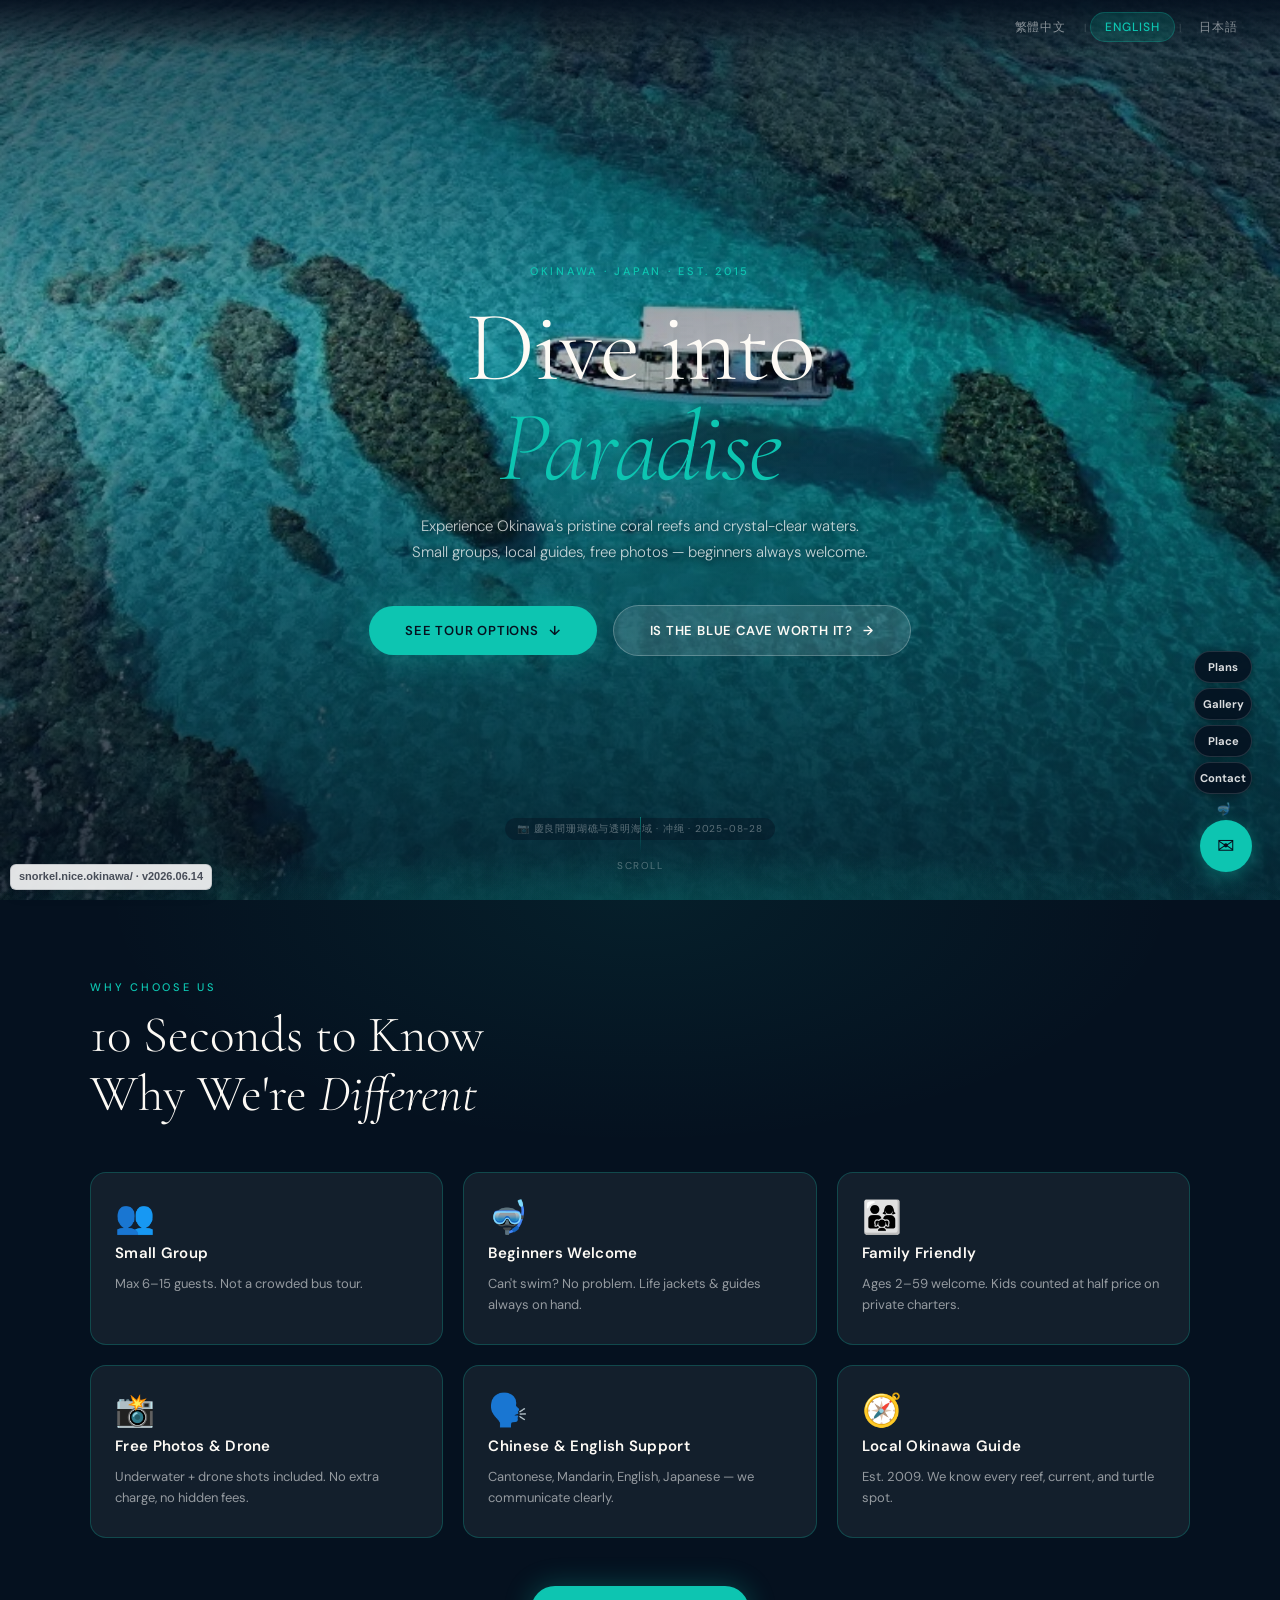
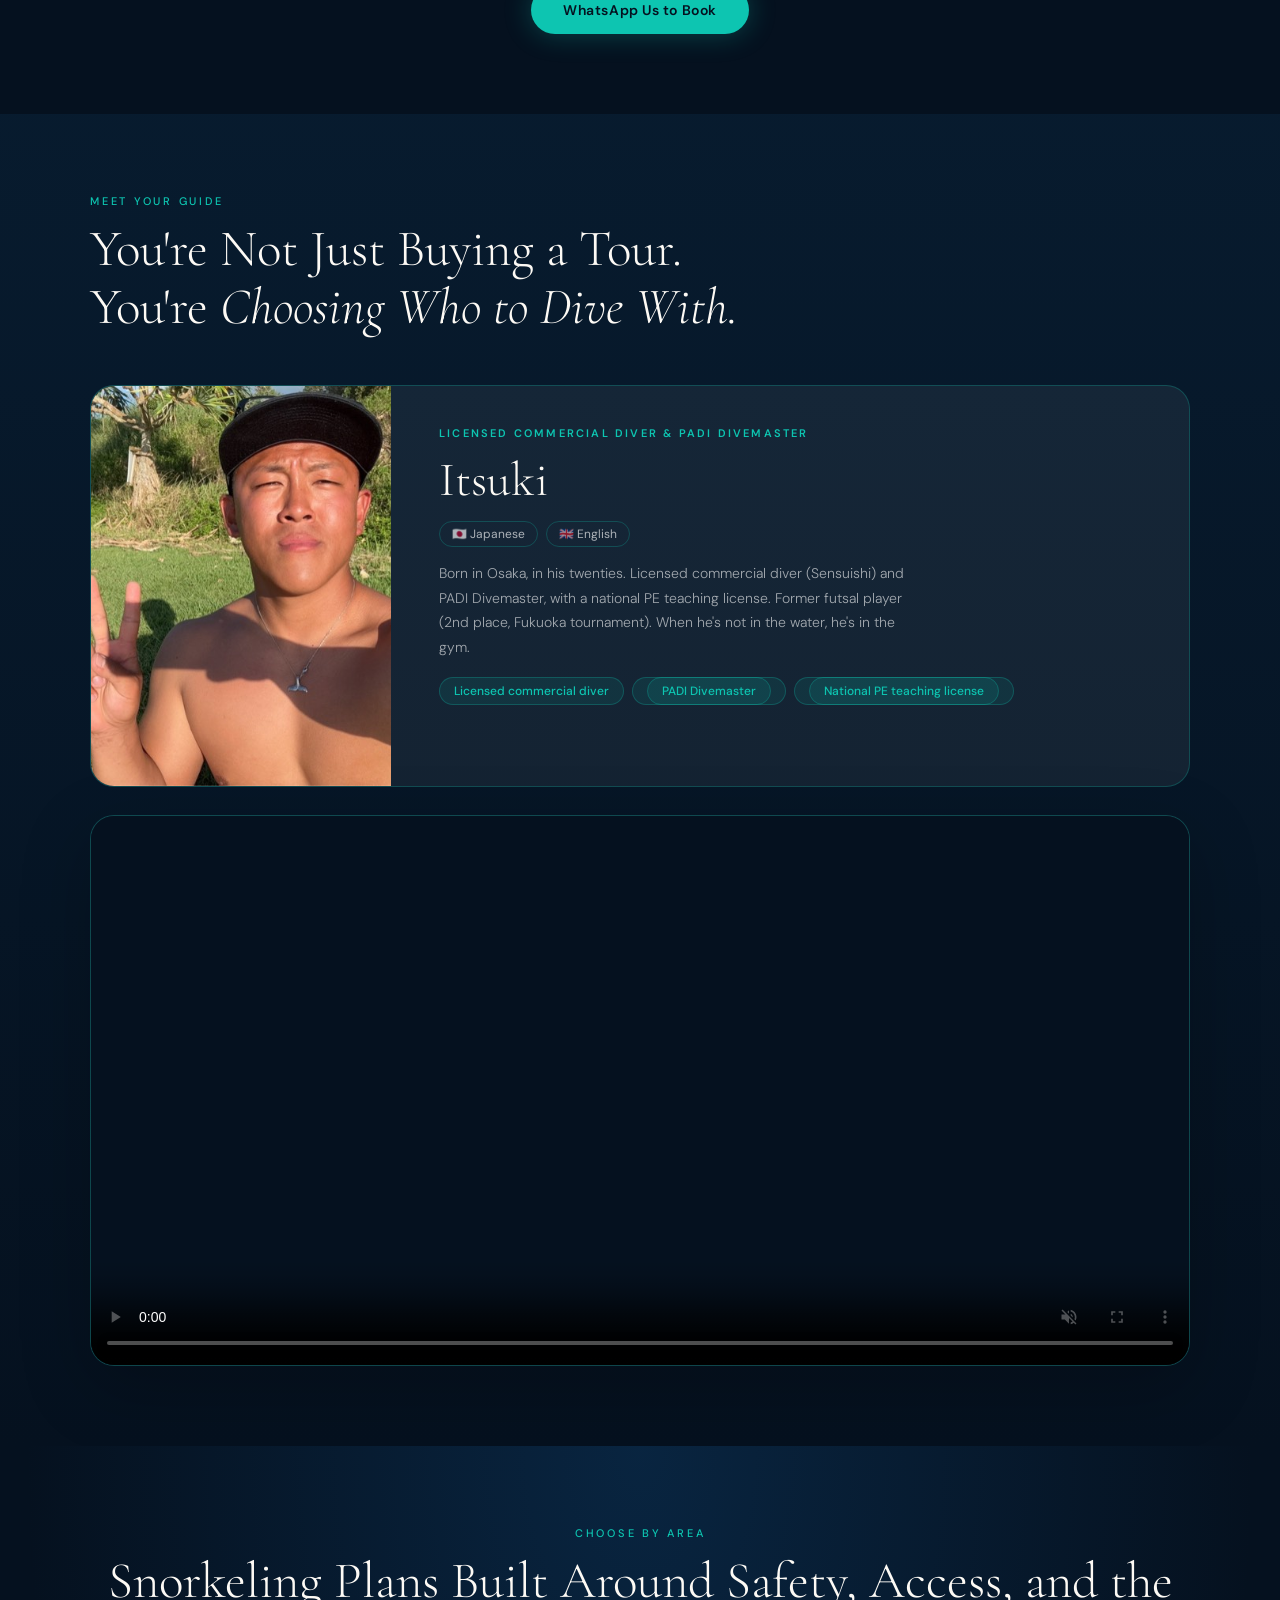
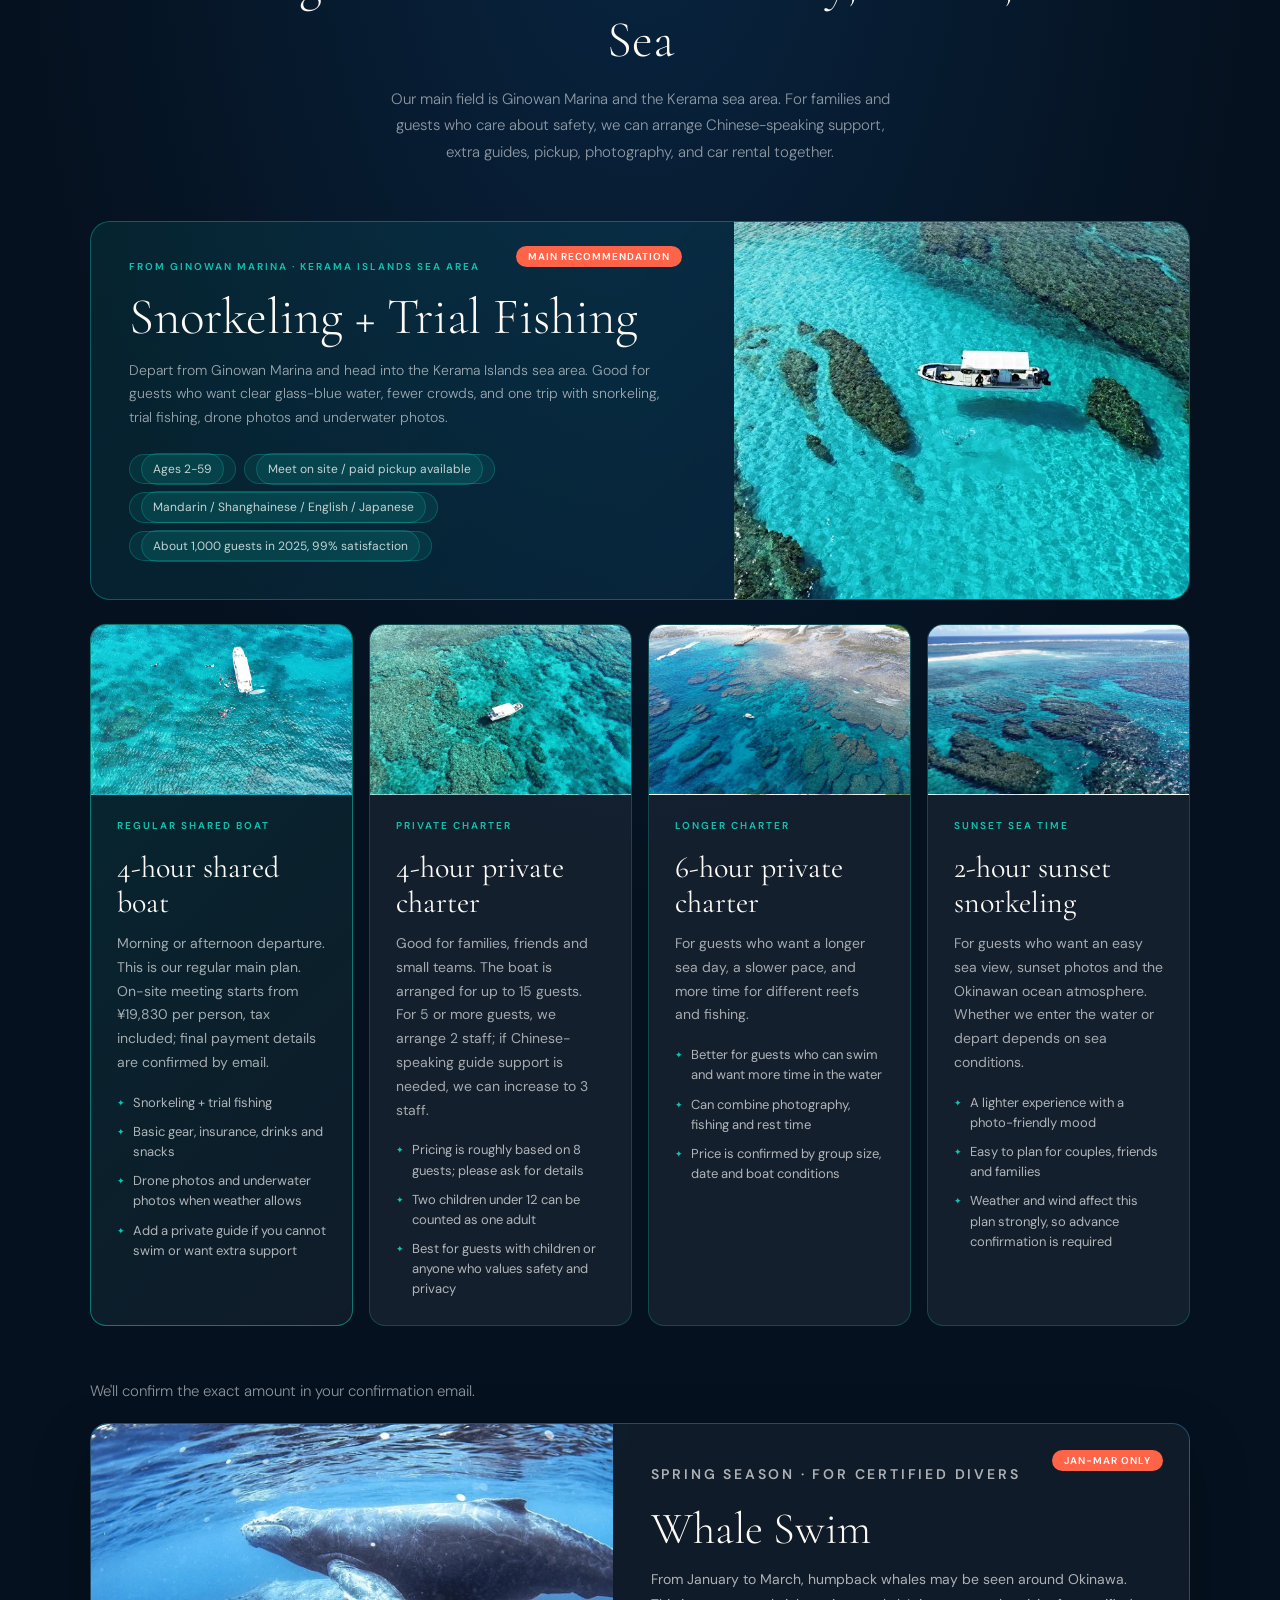
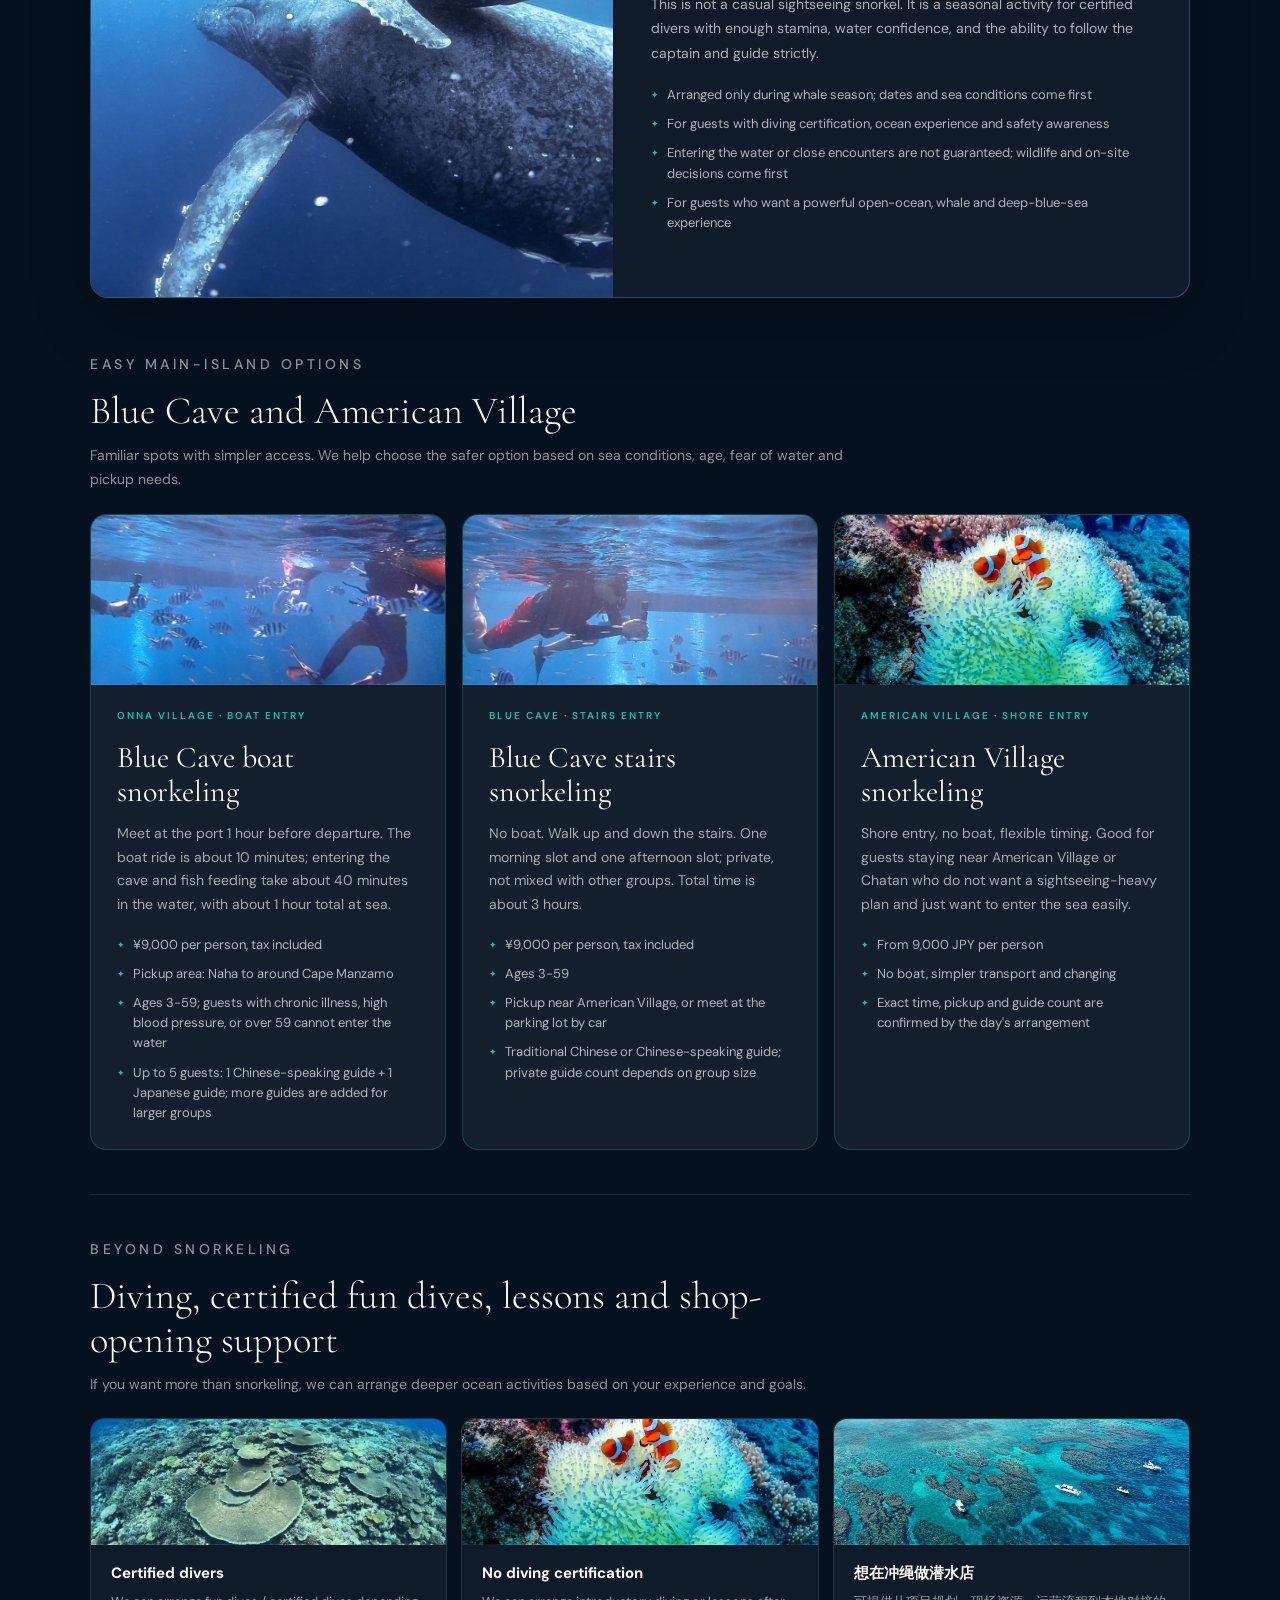
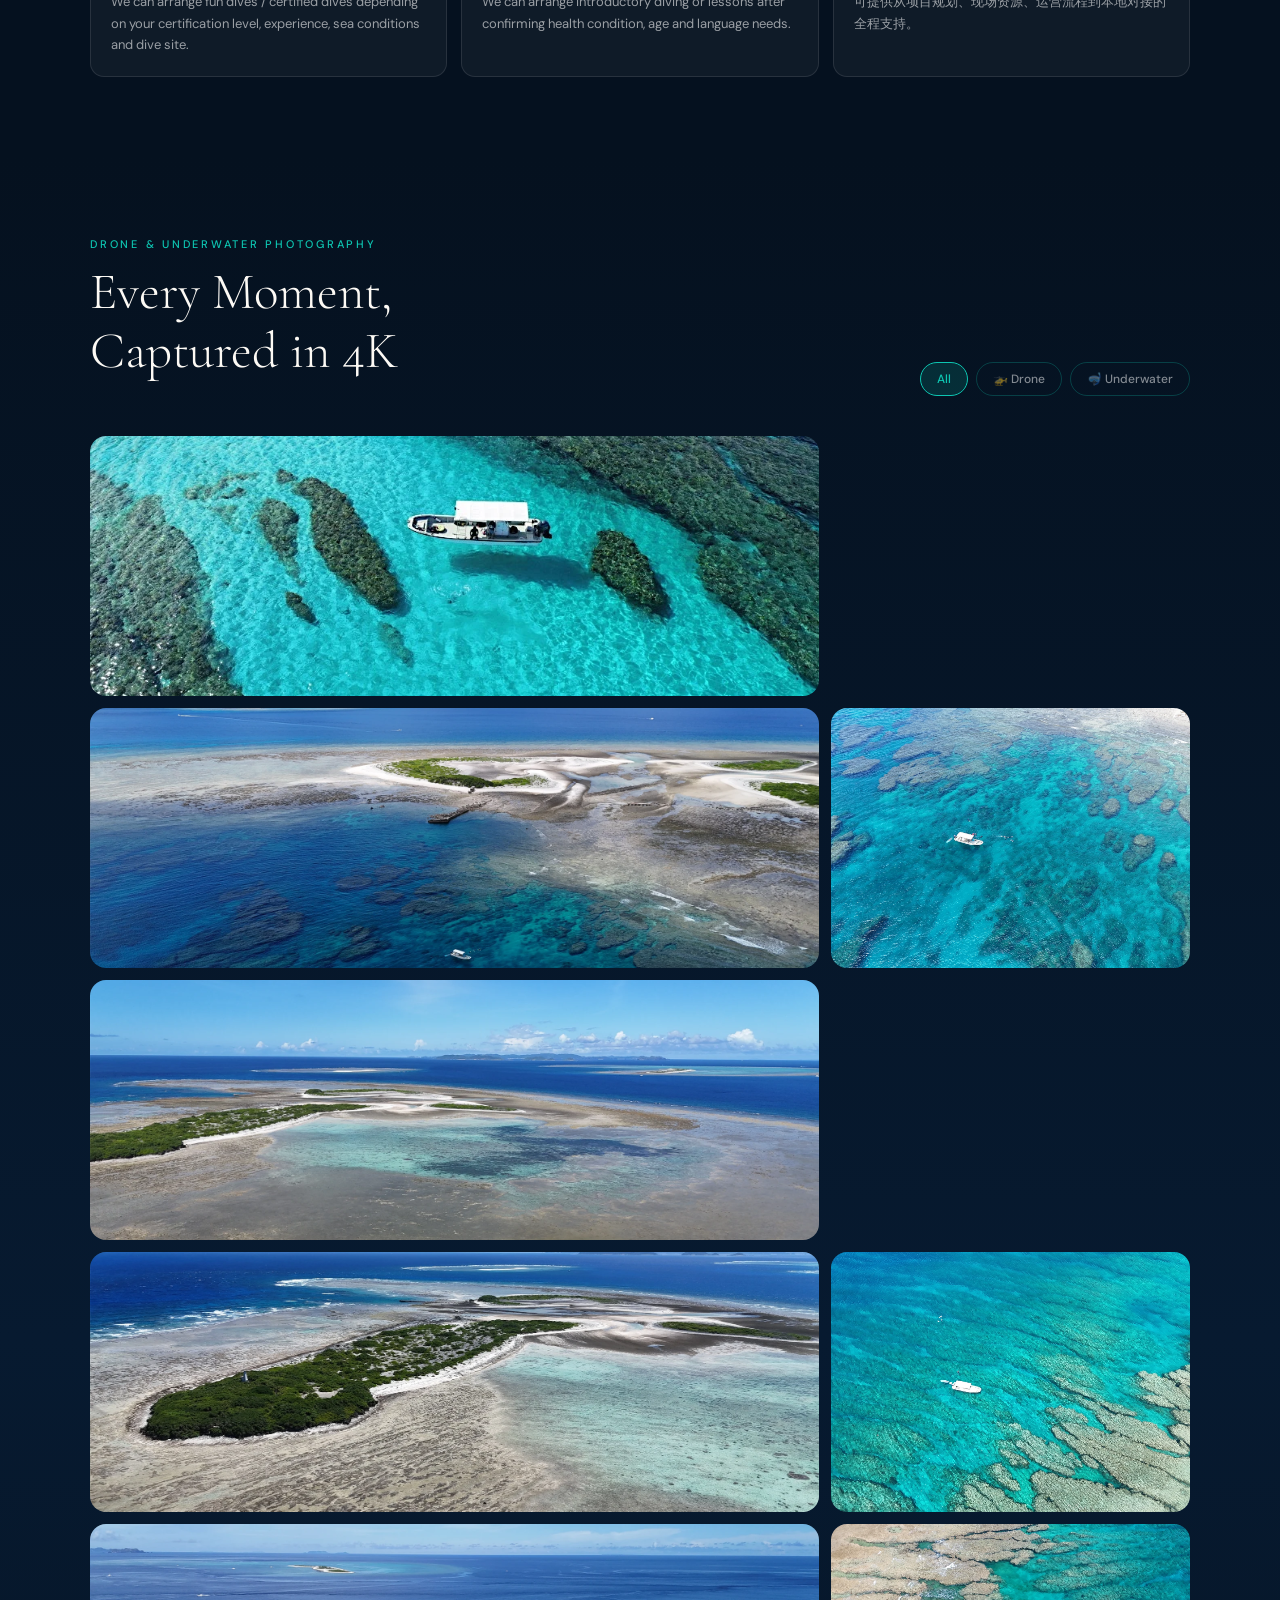
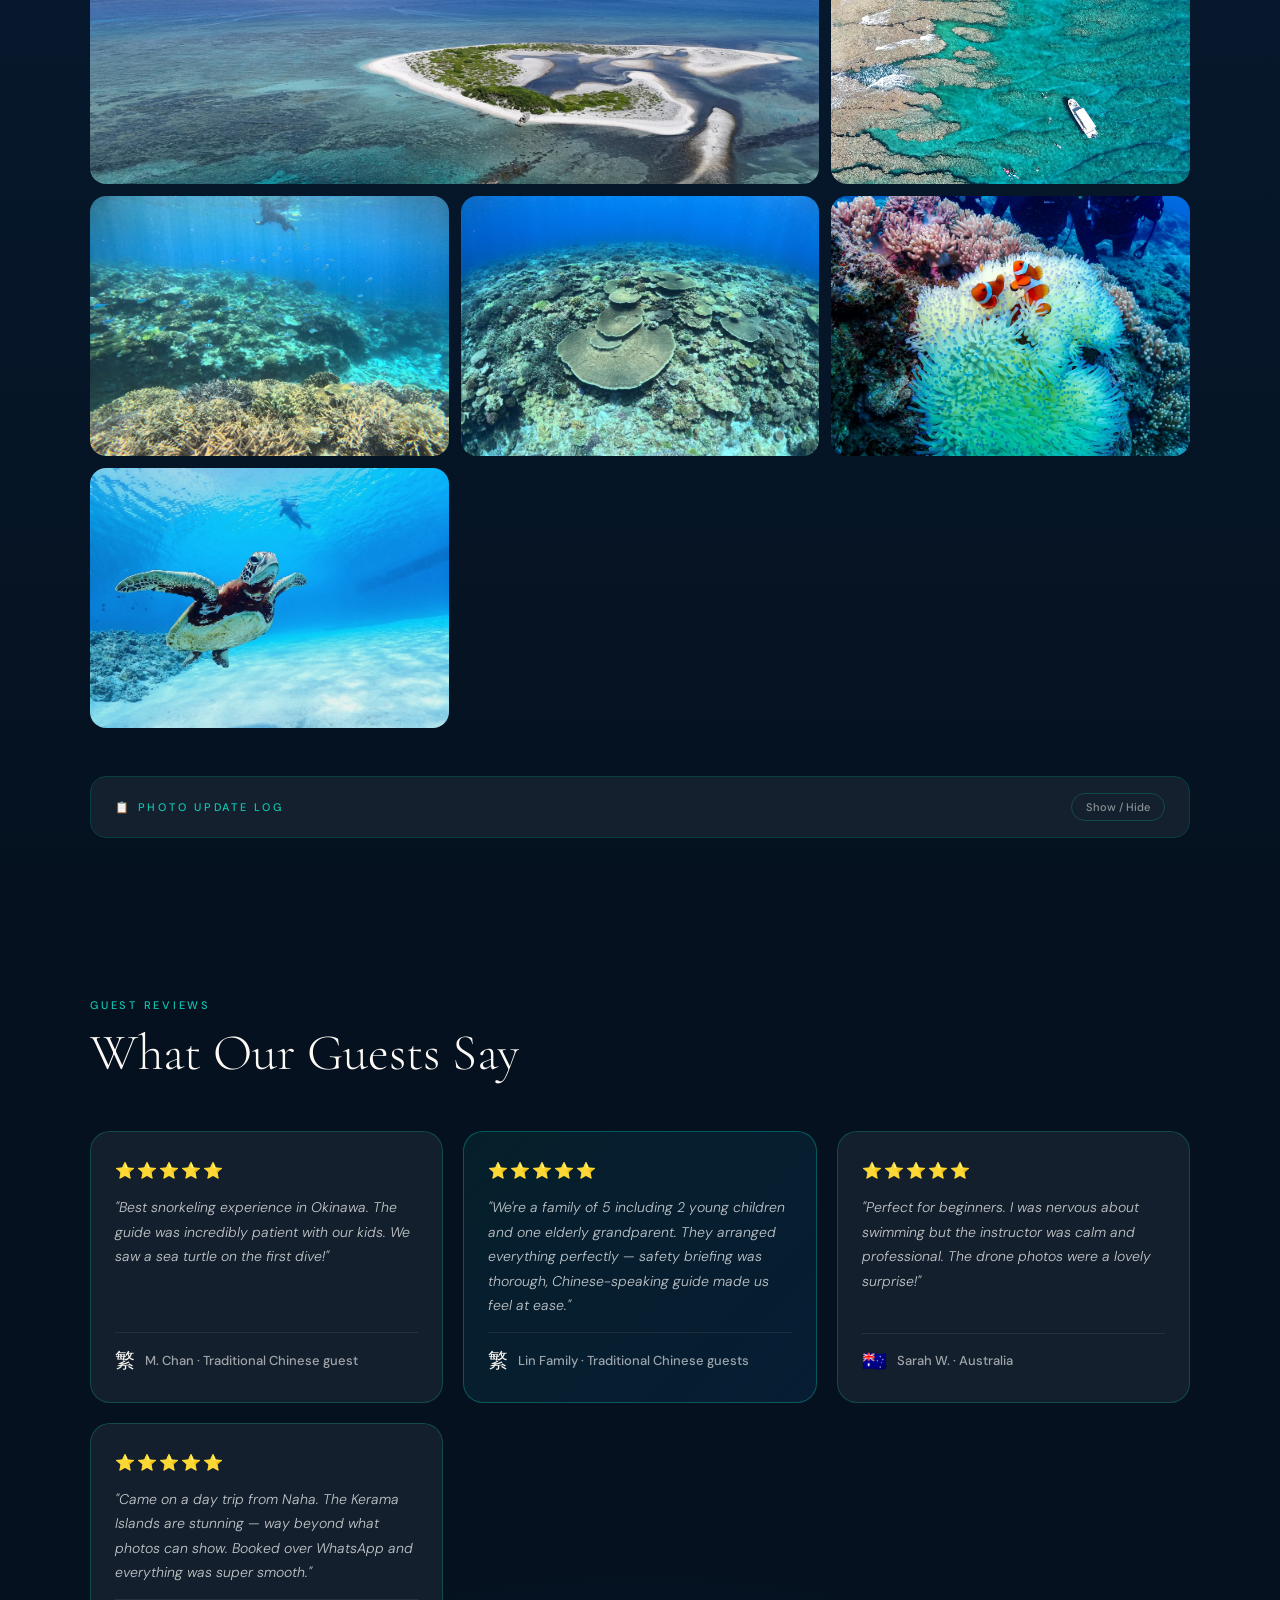
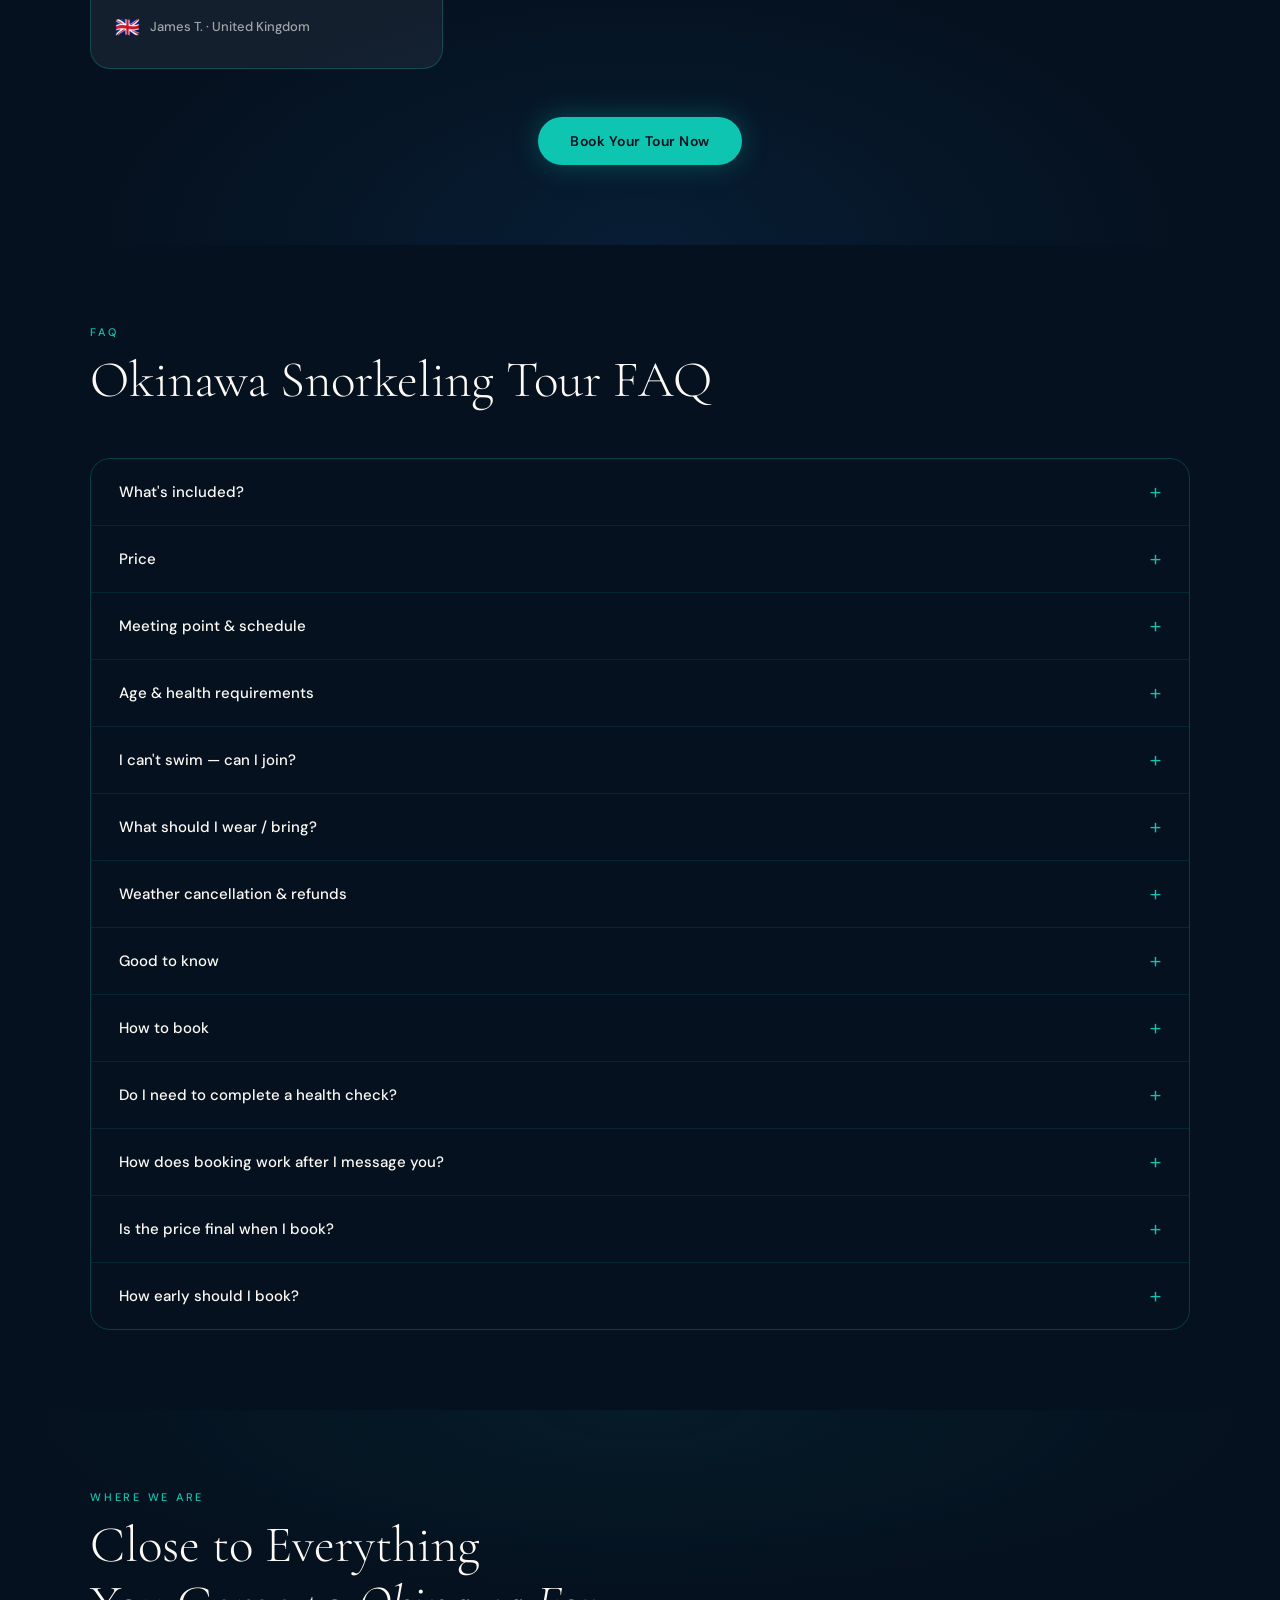
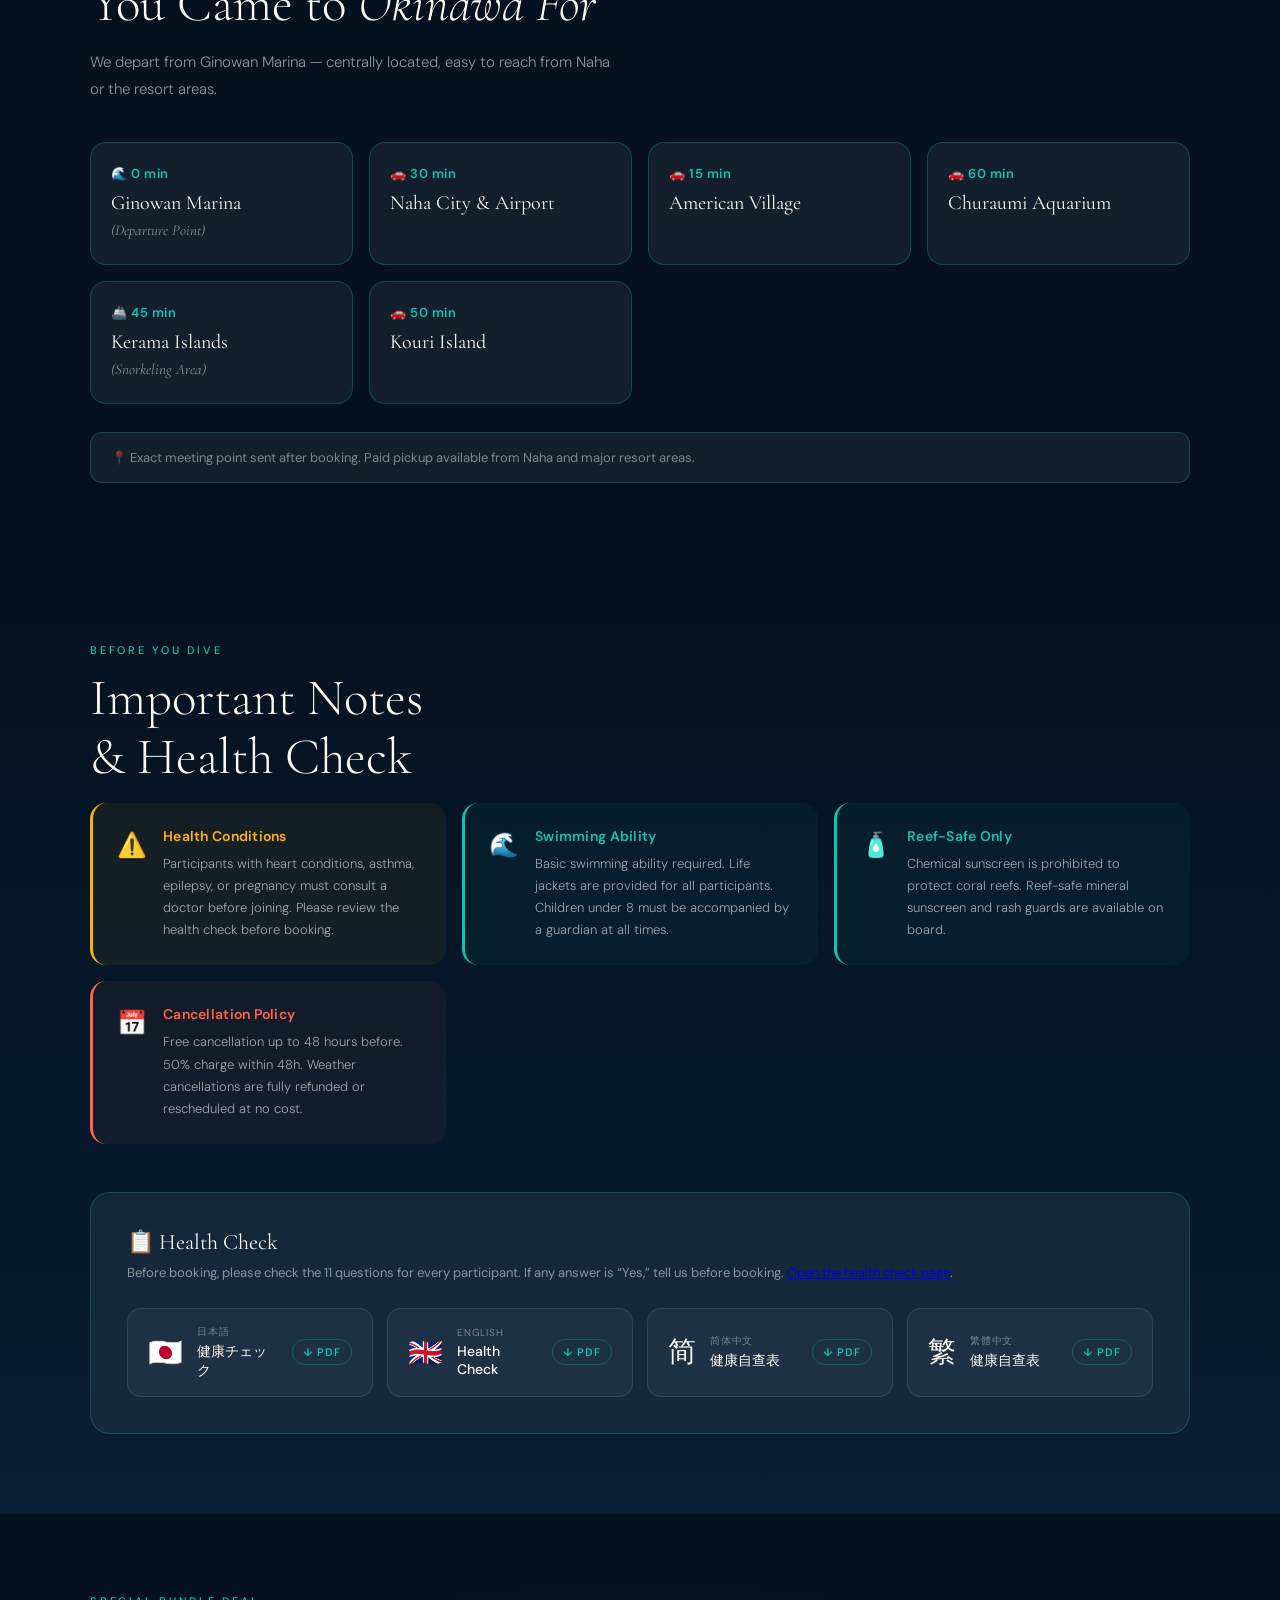
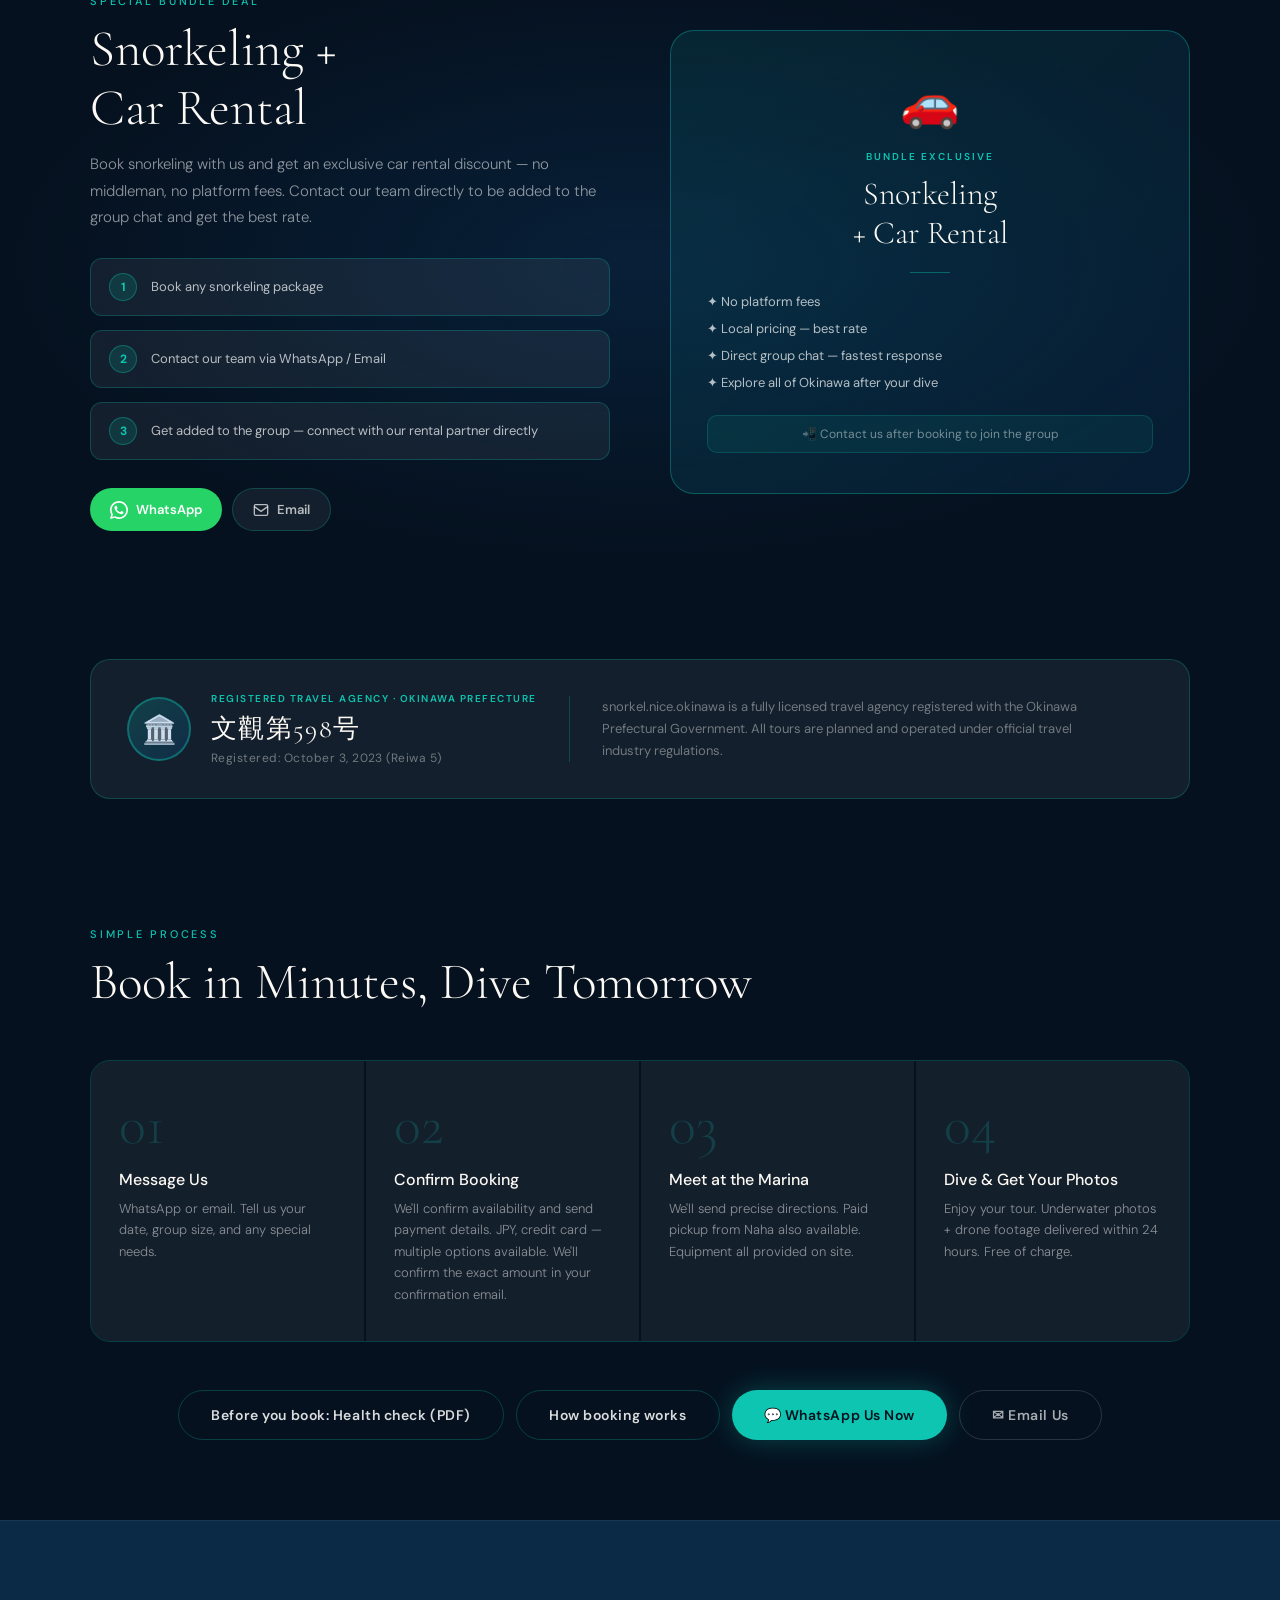
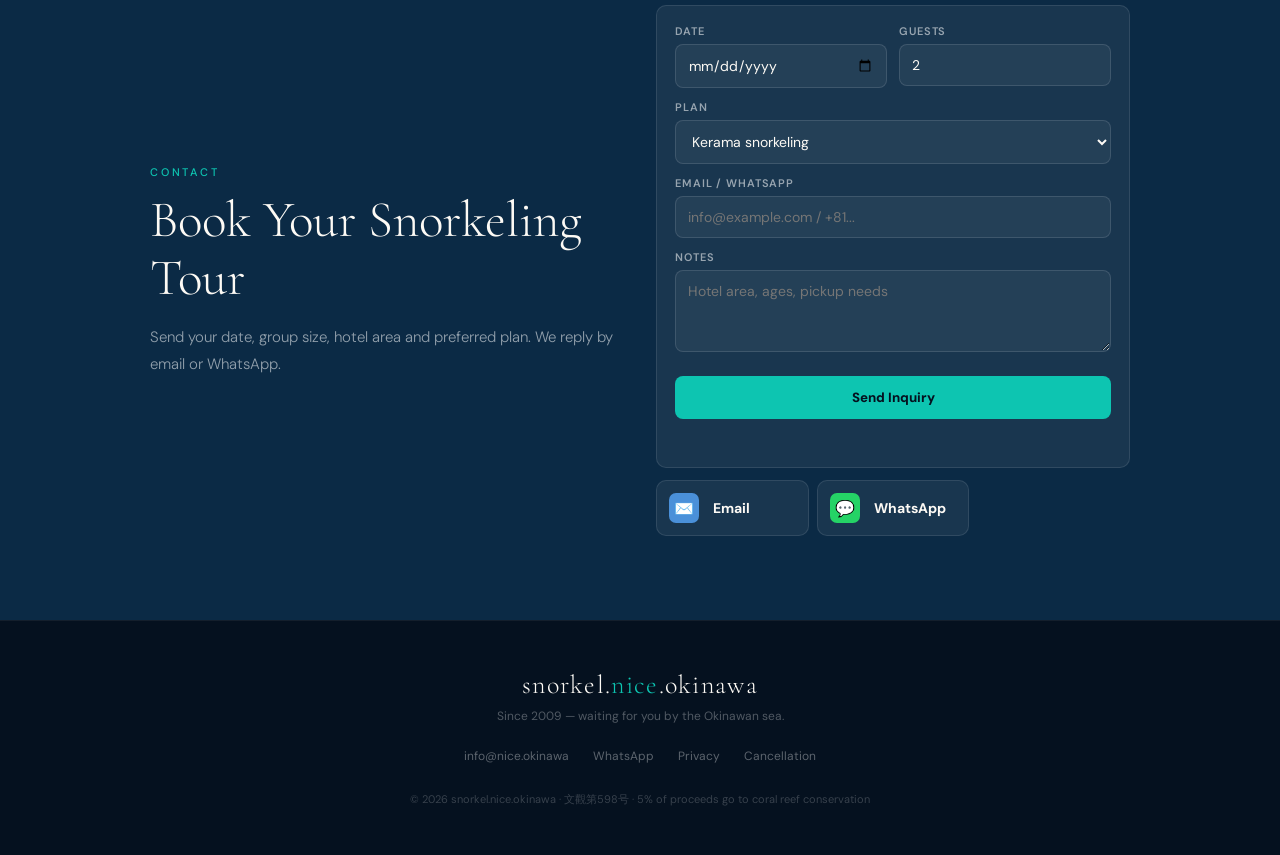
==== commit 8da75e67: "SNORKEL-COPY-0912-01 multilingual copy fixes" ====
--- a/index.html
+++ b/index.html
@@ -558,15 +558,35 @@
 
     <div class="area-hero-card">
       <div class="area-hero-copy">
-        <span class="card-badge">Main recommendation</span>
-        <p class="card-tag">宜野湾 Marina 出发 · 庆良间群岛海域</p>
-        <h3 class="area-title">浮潜 + 体验钓鱼</h3>
-        <p class="card-desc">从宜野湾市 Marina 出发，进入庆良间群岛范围海域。适合想游得尽兴、看玻璃海、远离人群，同时体验浮潜、钓鱼、无人机摄影和水下摄影的客人。</p>
+        <span class="card-badge">
+          <span data-lang="en" class="visible">Main recommendation</span>
+          <span data-lang="zh-Hans">主推方案</span>
+          <span data-lang="zh-Hant">主推方案</span>
+          <span data-lang="ja">一番おすすめ</span>
+        </span>
+        <p class="card-tag">
+          <span data-lang="en" class="visible">From Ginowan Marina · Kerama Islands sea area</span>
+          <span data-lang="zh-Hans">宜野湾 Marina 出发 · 庆良间群岛海域</span>
+          <span data-lang="zh-Hant">宜野灣 Marina 出發 · 慶良間群島海域</span>
+          <span data-lang="ja">宜野湾マリーナ発 · 慶良間諸島エリア</span>
+        </p>
+        <h3 class="area-title">
+          <span data-lang="en" class="visible">Snorkeling + Trial Fishing</span>
+          <span data-lang="zh-Hans">浮潜 + 体验钓鱼</span>
+          <span data-lang="zh-Hant">浮潛 + 體驗釣魚</span>
+          <span data-lang="ja">シュノーケリング + 体験釣り</span>
+        </h3>
+        <p class="card-desc">
+          <span data-lang="en" class="visible">Depart from Ginowan Marina and head into the Kerama Islands sea area. Good for guests who want clear glass-blue water, fewer crowds, and one trip with snorkeling, trial fishing, drone photos and underwater photos.</span>
+          <span data-lang="zh-Hans">从宜野湾市 Marina 出发，进入庆良间群岛范围海域。适合想游得尽兴、看玻璃海、远离人群，同时体验浮潜、钓鱼、无人机摄影和水下摄影的客人。</span>
+          <span data-lang="zh-Hant">從宜野灣市 Marina 出發，進入慶良間群島範圍海域。適合想游得盡興、看玻璃海、遠離人群，同時體驗浮潛、釣魚、無人機攝影和水下攝影的旅客。</span>
+          <span data-lang="ja">宜野湾マリーナから出港し、慶良間諸島周辺の海域へ向かいます。透明度の高い海でしっかり遊びたい方、人混みを避けたい方、シュノーケリング・体験釣り・ドローン撮影・水中写真を一度に楽しみたい方に向いています。</span>
+        </p>
         <div class="area-meta">
-          <span>2-59岁</span>
-          <span>现地集合 / 付费接送</span>
-          <span>中文普通话 / 上海话 / 英语 / 日语</span>
-          <span>2025年约1000位客人，满意度99%</span>
+          <span><span data-lang="en" class="visible">Ages 2-59</span><span data-lang="zh-Hans">2-59岁</span><span data-lang="zh-Hant">2-59歲</span><span data-lang="ja">2〜59歳</span></span>
+          <span><span data-lang="en" class="visible">Meet on site / paid pickup available</span><span data-lang="zh-Hans">现地集合 / 付费接送</span><span data-lang="zh-Hant">現地集合 / 付費接送</span><span data-lang="ja">現地集合 / 有料送迎可</span></span>
+          <span><span data-lang="en" class="visible">Mandarin / Shanghainese / English / Japanese</span><span data-lang="zh-Hans">中文普通话 / 上海话 / 英语 / 日语</span><span data-lang="zh-Hant">中文普通話 / 上海話 / 英語 / 日語</span><span data-lang="ja">中国語普通話 / 上海語 / 英語 / 日本語</span></span>
+          <span><span data-lang="en" class="visible">About 1,000 guests in 2025, 99% satisfaction</span><span data-lang="zh-Hans">2025年约1000位客人，满意度99%</span><span data-lang="zh-Hant">2025年約1000位旅客，滿意度99%</span><span data-lang="ja">2025年は約1,000名が参加、満足度99%</span></span>
         </div>
       </div>
       <div class="area-hero-media" style="background-image:url('images/k01-keramas-boat-lagoon.webp')"></div>
@@ -575,50 +595,50 @@
     <div class="plan-grid plan-grid-main">
       <article class="plan-card featured-plan">
         <div class="plan-media" style="background-image:url('images/ginowan-shared-glass-sea.webp')"></div>
-        <p class="card-tag">Regular shared boat</p>
-        <h3>4小时拼船</h3>
-        <p>上午或下午出发，常规主推方案。现地集合价格 ¥19,830/人（含税），最终付款方式以确认邮件为准。</p>
+        <p class="card-tag"><span data-lang="en" class="visible">Regular shared boat</span><span data-lang="zh-Hans">常规拼船</span><span data-lang="zh-Hant">常規拼船</span><span data-lang="ja">通常の乗合船</span></p>
+        <h3><span data-lang="en" class="visible">4-hour shared boat</span><span data-lang="zh-Hans">4小时拼船</span><span data-lang="zh-Hant">4小時拼船</span><span data-lang="ja">4時間乗合船</span></h3>
+        <p><span data-lang="en" class="visible">Morning or afternoon departure. This is our regular main plan. On-site meeting starts from ¥19,830 per person, tax included; final payment details are confirmed by email.</span><span data-lang="zh-Hans">上午或下午出发，常规主推方案。现地集合价格 ¥19,830/人（含税），最终付款方式以确认邮件为准。</span><span data-lang="zh-Hant">上午或下午出發，常規主推方案。現地集合價格 ¥19,830/人（含稅），最終付款方式以確認郵件為準。</span><span data-lang="ja">午前または午後出発の定番プランです。現地集合は1名 ¥19,830（税込）から。最終的なお支払い方法は確認メールでご案内します。</span></p>
         <ul class="plan-list">
-          <li>浮潜 + 体验钓鱼</li>
-          <li>基本装备、保险、饮料和零食</li>
-          <li>天气允许时含无人机摄影和水下照片</li>
-          <li>不会游泳或想更安心，可加专属向导</li>
+          <li><span data-lang="en" class="visible">Snorkeling + trial fishing</span><span data-lang="zh-Hans">浮潜 + 体验钓鱼</span><span data-lang="zh-Hant">浮潛 + 體驗釣魚</span><span data-lang="ja">シュノーケリング + 体験釣り</span></li>
+          <li><span data-lang="en" class="visible">Basic gear, insurance, drinks and snacks</span><span data-lang="zh-Hans">基本装备、保险、饮料和零食</span><span data-lang="zh-Hant">基本裝備、保險、飲料和零食</span><span data-lang="ja">基本器材、保険、飲み物、軽食込み</span></li>
+          <li><span data-lang="en" class="visible">Drone photos and underwater photos when weather allows</span><span data-lang="zh-Hans">天气允许时含无人机摄影和水下照片</span><span data-lang="zh-Hant">天氣允許時含無人機攝影和水下照片</span><span data-lang="ja">天候がよい日はドローン撮影と水中写真も含まれます</span></li>
+          <li><span data-lang="en" class="visible">Add a private guide if you cannot swim or want extra support</span><span data-lang="zh-Hans">不会游泳或想更安心，可加专属向导</span><span data-lang="zh-Hant">不會游泳或想更安心，可加專屬嚮導</span><span data-lang="ja">泳げない方やより安心したい方は専属ガイドを追加できます</span></li>
         </ul>
       </article>
 
       <article class="plan-card">
         <div class="plan-media" style="background-image:url('images/ginowan-private-reef-boat.webp')"></div>
-        <p class="card-tag">Private charter</p>
-        <h3>4小时包船</h3>
-        <p>适合家庭、朋友、小团队。15人定船，5人以上安排2名 staff；如需中文向导，可增加到3名 staff。</p>
+        <p class="card-tag"><span data-lang="en" class="visible">Private charter</span><span data-lang="zh-Hans">包船</span><span data-lang="zh-Hant">包船</span><span data-lang="ja">貸切チャーター</span></p>
+        <h3><span data-lang="en" class="visible">4-hour private charter</span><span data-lang="zh-Hans">4小时包船</span><span data-lang="zh-Hant">4小時包船</span><span data-lang="ja">4時間貸切船</span></h3>
+        <p><span data-lang="en" class="visible">Good for families, friends and small teams. The boat is arranged for up to 15 guests. For 5 or more guests, we arrange 2 staff; if Chinese-speaking guide support is needed, we can increase to 3 staff.</span><span data-lang="zh-Hans">适合家庭、朋友、小团队。15人定船，5人以上安排2名 staff；如需中文向导，可增加到3名 staff。</span><span data-lang="zh-Hant">適合家庭、朋友、小團隊。15人定船，5人以上安排2名 staff；如需中文嚮導，可增加到3名 staff。</span><span data-lang="ja">家族、友人、小グループに向いています。15名までの貸切船で、5名以上はスタッフ2名体制。中国語ガイドが必要な場合はスタッフ3名体制にできます。</span></p>
         <ul class="plan-list">
-          <li>价格约按8人基础计算，具体详询</li>
-          <li>12岁以下两个小孩可按一个大人计算</li>
-          <li>更适合带小孩、重视安全和私密度的客人</li>
+          <li><span data-lang="en" class="visible">Pricing is roughly based on 8 guests; please ask for details</span><span data-lang="zh-Hans">价格约按8人基础计算，具体详询</span><span data-lang="zh-Hant">價格約按8人基礎計算，具體詳詢</span><span data-lang="ja">料金はおおむね8名基準で算出します。詳細はお問い合わせください</span></li>
+          <li><span data-lang="en" class="visible">Two children under 12 can be counted as one adult</span><span data-lang="zh-Hans">12岁以下两个小孩可按一个大人计算</span><span data-lang="zh-Hant">12歲以下兩個小孩可按一位大人計算</span><span data-lang="ja">12歳以下のお子様2名を大人1名分として計算できます</span></li>
+          <li><span data-lang="en" class="visible">Best for guests with children or anyone who values safety and privacy</span><span data-lang="zh-Hans">更适合带小孩、重视安全和私密度的客人</span><span data-lang="zh-Hant">更適合帶小孩、重視安全和私密度的旅客</span><span data-lang="ja">お子様連れ、安全性とプライベート感を重視する方に向いています</span></li>
         </ul>
       </article>
 
       <article class="plan-card">
         <div class="plan-media" style="background-image:url('images/ginowan-six-hour-wide-reef.webp')"></div>
-        <p class="card-tag">Longer charter</p>
-        <h3>6小时包船</h3>
-        <p>适合想把海上时间拉长、节奏更从容、希望多玩一点海域和钓鱼体验的客人。</p>
+        <p class="card-tag"><span data-lang="en" class="visible">Longer charter</span><span data-lang="zh-Hans">更长时间包船</span><span data-lang="zh-Hant">更長時間包船</span><span data-lang="ja">長めのチャーター</span></p>
+        <h3><span data-lang="en" class="visible">6-hour private charter</span><span data-lang="zh-Hans">6小时包船</span><span data-lang="zh-Hant">6小時包船</span><span data-lang="ja">6時間貸切船</span></h3>
+        <p><span data-lang="en" class="visible">For guests who want a longer sea day, a slower pace, and more time for different reefs and fishing.</span><span data-lang="zh-Hans">适合想把海上时间拉长、节奏更从容、希望多玩一点海域和钓鱼体验的客人。</span><span data-lang="zh-Hant">適合想把海上時間拉長、節奏更從容、希望多玩一點海域和釣魚體驗的旅客。</span><span data-lang="ja">海上での時間を長めに取り、ゆったりしたペースで複数の海域や釣り体験も楽しみたい方に向いています。</span></p>
         <ul class="plan-list">
-          <li>更适合会游泳、想游爽的人</li>
-          <li>可结合摄影、钓鱼和休息时间安排</li>
-          <li>价格按人数、日期和船况确认</li>
+          <li><span data-lang="en" class="visible">Better for guests who can swim and want more time in the water</span><span data-lang="zh-Hans">更适合会游泳、想游爽的人</span><span data-lang="zh-Hant">更適合會游泳、想游得盡興的人</span><span data-lang="ja">泳げる方、しっかり海で遊びたい方に向いています</span></li>
+          <li><span data-lang="en" class="visible">Can combine photography, fishing and rest time</span><span data-lang="zh-Hans">可结合摄影、钓鱼和休息时间安排</span><span data-lang="zh-Hant">可結合攝影、釣魚和休息時間安排</span><span data-lang="ja">撮影、釣り、休憩時間を組み合わせて調整できます</span></li>
+          <li><span data-lang="en" class="visible">Price is confirmed by group size, date and boat conditions</span><span data-lang="zh-Hans">价格按人数、日期和船况确认</span><span data-lang="zh-Hant">價格按人數、日期和船況確認</span><span data-lang="ja">料金は人数、日程、船の状況により確認します</span></li>
         </ul>
       </article>
 
       <article class="plan-card">
         <div class="plan-media" style="background-image:url('images/g13-afternoon.webp')"></div>
-        <p class="card-tag">Sunset sea time</p>
-        <h3>夕阳浮潜 2小时</h3>
-        <p>适合想轻松看海、拍夕阳、体验冲绳海面氛围的人。具体是否下水和出航以海况为准。</p>
+        <p class="card-tag"><span data-lang="en" class="visible">Sunset sea time</span><span data-lang="zh-Hans">夕阳海上时光</span><span data-lang="zh-Hant">夕陽海上時光</span><span data-lang="ja">サンセットの海時間</span></p>
+        <h3><span data-lang="en" class="visible">2-hour sunset snorkeling</span><span data-lang="zh-Hans">夕阳浮潜 2小时</span><span data-lang="zh-Hant">夕陽浮潛 2小時</span><span data-lang="ja">夕方シュノーケリング 2時間</span></h3>
+        <p><span data-lang="en" class="visible">For guests who want an easy sea view, sunset photos and the Okinawan ocean atmosphere. Whether we enter the water or depart depends on sea conditions.</span><span data-lang="zh-Hans">适合想轻松看海、拍夕阳、体验冲绳海面氛围的人。具体是否下水和出航以海况为准。</span><span data-lang="zh-Hant">適合想輕鬆看海、拍夕陽、體驗沖繩海面氛圍的人。具體是否下水和出航以海況為準。</span><span data-lang="ja">気軽に海を眺めたい方、夕日を撮りたい方、沖縄の海の雰囲気を楽しみたい方に向いています。入水や出航の可否は海況により判断します。</span></p>
         <ul class="plan-list">
-          <li>更偏轻体验和拍照氛围</li>
-          <li>适合情侣、朋友、亲子轻松安排</li>
-          <li>天气和风浪影响较大，需预约确认</li>
+          <li><span data-lang="en" class="visible">A lighter experience with a photo-friendly mood</span><span data-lang="zh-Hans">更偏轻体验和拍照氛围</span><span data-lang="zh-Hant">更偏輕體驗和拍照氛圍</span><span data-lang="ja">軽めの体験と写真向けの雰囲気が中心です</span></li>
+          <li><span data-lang="en" class="visible">Easy to plan for couples, friends and families</span><span data-lang="zh-Hans">适合情侣、朋友、亲子轻松安排</span><span data-lang="zh-Hant">適合情侶、朋友、親子輕鬆安排</span><span data-lang="ja">カップル、友人、親子で気軽に組みやすいプランです</span></li>
+          <li><span data-lang="en" class="visible">Weather and wind affect this plan strongly, so advance confirmation is required</span><span data-lang="zh-Hans">天气和风浪影响较大，需预约确认</span><span data-lang="zh-Hant">天氣和風浪影響較大，需預約確認</span><span data-lang="ja">天候と風波の影響を受けやすいため、事前確認が必要です</span></li>
         </ul>
       </article>
     </div>
@@ -632,61 +652,61 @@
     <div class="season-feature whale-feature">
       <div class="season-media" style="background-image:url('images/whale-swim-mother-calf.webp')"></div>
       <div class="season-copy">
-        <span class="card-badge">Jan-Mar only</span>
-        <p class="card-tag">春季限定 · 持证潜水员浮潜活动</p>
-        <h3>鲸鱼共游 / Whale Swim</h3>
-        <p>每年1-3月，冲绳周边海域有机会遇到座头鲸。这不是普通观光浮潜，而是面向持证潜水员、体力和水性足够、能严格听从船长和向导指示的季节限定活动。</p>
+        <span class="card-badge"><span data-lang="en" class="visible">Jan-Mar only</span><span data-lang="zh-Hans">1-3月限定</span><span data-lang="zh-Hant">1-3月限定</span><span data-lang="ja">1〜3月限定</span></span>
+        <p class="card-tag"><span data-lang="en" class="visible">Spring season · for certified divers</span><span data-lang="zh-Hans">春季限定 · 持证潜水员浮潜活动</span><span data-lang="zh-Hant">春季限定 · 持證潛水員浮潛活動</span><span data-lang="ja">春季限定 · 認定ダイバー向け</span></p>
+        <h3><span data-lang="en" class="visible">Whale Swim</span><span data-lang="zh-Hans">鲸鱼共游 / Whale Swim</span><span data-lang="zh-Hant">鯨魚共游 / Whale Swim</span><span data-lang="ja">ホエールスイム</span></h3>
+        <p><span data-lang="en" class="visible">From January to March, humpback whales may be seen around Okinawa. This is not a casual sightseeing snorkel. It is a seasonal activity for certified divers with enough stamina, water confidence, and the ability to follow the captain and guide strictly.</span><span data-lang="zh-Hans">每年1-3月，冲绳周边海域有机会遇到座头鲸。这不是普通观光浮潜，而是面向持证潜水员、体力和水性足够、能严格听从船长和向导指示的季节限定活动。</span><span data-lang="zh-Hant">每年1-3月，沖繩周邊海域有機會遇到座頭鯨。這不是普通觀光浮潛，而是面向持證潛水員、體力和水性足夠、能嚴格聽從船長和嚮導指示的季節限定活動。</span><span data-lang="ja">毎年1〜3月、沖縄周辺海域ではザトウクジラに出会える可能性があります。通常の観光シュノーケリングではなく、認定ダイバーで、体力・水慣れがあり、船長とガイドの指示を厳守できる方向けの季節限定アクティビティです。</span></p>
         <ul class="plan-list">
-          <li>只在春季鲸鱼季安排，日期和海况优先</li>
-          <li>适合已经有潜水证、海上经验和安全意识的人</li>
-          <li>不保证下水或近距离遇见，必须尊重野生动物和现场判断</li>
-          <li>适合想体验震撼大海、鲸鱼、深蓝海域的人</li>
+          <li><span data-lang="en" class="visible">Arranged only during whale season; dates and sea conditions come first</span><span data-lang="zh-Hans">只在春季鲸鱼季安排，日期和海况优先</span><span data-lang="zh-Hant">只在春季鯨魚季安排，日期和海況優先</span><span data-lang="ja">春のホエールシーズン限定。日程と海況を最優先します</span></li>
+          <li><span data-lang="en" class="visible">For guests with diving certification, ocean experience and safety awareness</span><span data-lang="zh-Hans">适合已经有潜水证、海上经验和安全意识的人</span><span data-lang="zh-Hant">適合已經有潛水證、海上經驗和安全意識的人</span><span data-lang="ja">ダイビングライセンス、海での経験、安全意識がある方に向いています</span></li>
+          <li><span data-lang="en" class="visible">Entering the water or close encounters are not guaranteed; wildlife and on-site decisions come first</span><span data-lang="zh-Hans">不保证下水或近距离遇见，必须尊重野生动物和现场判断</span><span data-lang="zh-Hant">不保證下水或近距離遇見，必須尊重野生動物和現場判斷</span><span data-lang="ja">入水や近距離での遭遇は保証できません。野生動物と現場判断を尊重します</span></li>
+          <li><span data-lang="en" class="visible">For guests who want a powerful open-ocean, whale and deep-blue-sea experience</span><span data-lang="zh-Hans">适合想体验震撼大海、鲸鱼、深蓝海域的人</span><span data-lang="zh-Hant">適合想體驗震撼大海、鯨魚、深藍海域的人</span><span data-lang="ja">迫力ある外洋、クジラ、深い青の海を体験したい方に向いています</span></li>
         </ul>
       </div>
     </div>
 
     <div class="area-section">
       <div class="area-section-head">
-        <p class="section-label">本岛轻松体验</p>
-        <h3>青洞和美国村</h3>
-        <p>游客熟悉、交通更简单。我们会根据海况、年龄、是否恐水和接送需求，帮你选更安全的方式。</p>
+        <p class="section-label"><span data-lang="en" class="visible">Easy main-island options</span><span data-lang="zh-Hans">本岛轻松体验</span><span data-lang="zh-Hant">本島輕鬆體驗</span><span data-lang="ja">本島で気軽に体験</span></p>
+        <h3><span data-lang="en" class="visible">Blue Cave and American Village</span><span data-lang="zh-Hans">青洞和美国村</span><span data-lang="zh-Hant">青洞和美國村</span><span data-lang="ja">青の洞窟とアメリカンビレッジ</span></h3>
+        <p><span data-lang="en" class="visible">Familiar spots with simpler access. We help choose the safer option based on sea conditions, age, fear of water and pickup needs.</span><span data-lang="zh-Hans">游客熟悉、交通更简单。我们会根据海况、年龄、是否恐水和接送需求，帮你选更安全的方式。</span><span data-lang="zh-Hant">遊客熟悉、交通更簡單。我們會根據海況、年齡、是否怕水和接送需求，幫你選更安全的方式。</span><span data-lang="ja">観光客にも分かりやすく、アクセスしやすいエリアです。海況、年齢、水への不安、送迎の有無に合わせて、より安全な方法を一緒に選びます。</span></p>
       </div>
       <div class="plan-grid">
         <article class="plan-card">
           <div class="plan-media" style="background-image:url('images/blue-cave-fish-boat.webp')"></div>
-          <p class="card-tag">Onna Village · boat entry</p>
-          <h3>青洞坐船浮潜</h3>
-          <p>提前1小时港口集合，船程约10分钟，水中进洞和喂鱼约40分钟，全程海上约1小时。</p>
+          <p class="card-tag"><span data-lang="en" class="visible">Onna Village · boat entry</span><span data-lang="zh-Hans">恩纳村 · 坐船入水</span><span data-lang="zh-Hant">恩納村 · 坐船入水</span><span data-lang="ja">恩納村 · ボートエントリー</span></p>
+          <h3><span data-lang="en" class="visible">Blue Cave boat snorkeling</span><span data-lang="zh-Hans">青洞坐船浮潜</span><span data-lang="zh-Hant">青洞坐船浮潛</span><span data-lang="ja">青の洞窟ボートシュノーケリング</span></h3>
+          <p><span data-lang="en" class="visible">Meet at the port 1 hour before departure. The boat ride is about 10 minutes; entering the cave and fish feeding take about 40 minutes in the water, with about 1 hour total at sea.</span><span data-lang="zh-Hans">提前1小时港口集合，船程约10分钟，水中进洞和喂鱼约40分钟，全程海上约1小时。</span><span data-lang="zh-Hant">提前1小時港口集合，船程約10分鐘，水中進洞和餵魚約40分鐘，全程海上約1小時。</span><span data-lang="ja">出発1時間前に港集合。ボート移動は約10分、水中での洞窟入洞と餌やりは約40分、海上滞在は合計約1時間です。</span></p>
           <ul class="plan-list">
-            <li>¥9,000/人(税込)</li>
-            <li>接送范围：那霸至万座毛一带</li>
-            <li>3-59岁，慢性病、高血压或超过59岁不可下水</li>
-            <li>5人以内：1名中文向导 + 1名日本向导；超过人数增加向导</li>
+            <li><span data-lang="en" class="visible">¥9,000 per person, tax included</span><span data-lang="zh-Hans">¥9,000/人(税込)</span><span data-lang="zh-Hant">¥9,000/人（含稅）</span><span data-lang="ja">1名 ¥9,000（税込）</span></li>
+            <li><span data-lang="en" class="visible">Pickup area: Naha to around Cape Manzamo</span><span data-lang="zh-Hans">接送范围：那霸至万座毛一带</span><span data-lang="zh-Hant">接送範圍：那霸至萬座毛一帶</span><span data-lang="ja">送迎範囲：那覇〜万座毛周辺</span></li>
+            <li><span data-lang="en" class="visible">Ages 3-59; guests with chronic illness, high blood pressure, or over 59 cannot enter the water</span><span data-lang="zh-Hans">3-59岁，慢性病、高血压或超过59岁不可下水</span><span data-lang="zh-Hant">3-59歲，慢性病、高血壓或超過59歲不可下水</span><span data-lang="ja">3〜59歳。慢性疾患、高血圧、59歳を超える方は入水できません</span></li>
+            <li><span data-lang="en" class="visible">Up to 5 guests: 1 Chinese-speaking guide + 1 Japanese guide; more guides are added for larger groups</span><span data-lang="zh-Hans">5人以内：1名中文向导 + 1名日本向导；超过人数增加向导</span><span data-lang="zh-Hant">5人以內：1名中文嚮導 + 1名日本嚮導；超過人數增加嚮導</span><span data-lang="ja">5名以内：中国語ガイド1名 + 日本人ガイド1名。人数が増える場合はガイドを追加します</span></li>
           </ul>
         </article>
 
         <article class="plan-card">
           <div class="plan-media" style="background-image:url('images/blue-cave-fish-stairs.webp')"></div>
-          <p class="card-tag">Blue Cave · stairs entry</p>
-          <h3>青洞楼梯浮潜</h3>
-          <p>不坐船，走楼梯上下。上午一班、下午一班，一对一不拼团，全程约3小时。</p>
+          <p class="card-tag"><span data-lang="en" class="visible">Blue Cave · stairs entry</span><span data-lang="zh-Hans">青洞 · 楼梯入水</span><span data-lang="zh-Hant">青洞 · 樓梯入水</span><span data-lang="ja">青の洞窟 · 階段エントリー</span></p>
+          <h3><span data-lang="en" class="visible">Blue Cave stairs snorkeling</span><span data-lang="zh-Hans">青洞楼梯浮潜</span><span data-lang="zh-Hant">青洞樓梯浮潛</span><span data-lang="ja">青の洞窟 階段シュノーケリング</span></h3>
+          <p><span data-lang="en" class="visible">No boat. Walk up and down the stairs. One morning slot and one afternoon slot; private, not mixed with other groups. Total time is about 3 hours.</span><span data-lang="zh-Hans">不坐船，走楼梯上下。上午一班、下午一班，一对一不拼团，全程约3小时。</span><span data-lang="zh-Hant">不坐船，走樓梯上下。上午一班、下午一班，一對一不拼團，全程約3小時。</span><span data-lang="ja">ボートは使わず、階段で上り下りします。午前1便・午後1便、他グループと混ざらない貸切対応で、全体約3時間です。</span></p>
           <ul class="plan-list">
-            <li>¥9,000/人(税込)</li>
-            <li>3-59岁</li>
-            <li>美国村附近接送，或开车到停车场自行集合</li>
-            <li>繁体中文向导或中文向导，按人数安排专属向导</li>
+            <li><span data-lang="en" class="visible">¥9,000 per person, tax included</span><span data-lang="zh-Hans">¥9,000/人(税込)</span><span data-lang="zh-Hant">¥9,000/人（含稅）</span><span data-lang="ja">1名 ¥9,000（税込）</span></li>
+            <li><span data-lang="en" class="visible">Ages 3-59</span><span data-lang="zh-Hans">3-59岁</span><span data-lang="zh-Hant">3-59歲</span><span data-lang="ja">3〜59歳</span></li>
+            <li><span data-lang="en" class="visible">Pickup near American Village, or meet at the parking lot by car</span><span data-lang="zh-Hans">美国村附近接送，或开车到停车场自行集合</span><span data-lang="zh-Hant">美國村附近接送，或開車到停車場自行集合</span><span data-lang="ja">アメリカンビレッジ周辺送迎、または駐車場で現地集合</span></li>
+            <li><span data-lang="en" class="visible">Traditional Chinese or Chinese-speaking guide; private guide count depends on group size</span><span data-lang="zh-Hans">繁体中文向导或中文向导，按人数安排专属向导</span><span data-lang="zh-Hant">繁體中文嚮導或中文嚮導，按人數安排專屬嚮導</span><span data-lang="ja">繁体字中国語または中国語ガイド対応。人数に応じて専属ガイドを手配します</span></li>
           </ul>
         </article>
 
         <article class="plan-card">
           <div class="plan-media" style="background-image:url('images/k11-keramas-clownfish.webp')"></div>
-          <p class="card-tag">American Village · shore entry</p>
-          <h3>美国村浮潜</h3>
-          <p>岸潜不坐船，时间灵活。适合住在美国村或北谷附近、不想逛景点、想轻松下海的人。</p>
+          <p class="card-tag"><span data-lang="en" class="visible">American Village · shore entry</span><span data-lang="zh-Hans">美国村 · 岸边入水</span><span data-lang="zh-Hant">美國村 · 岸邊入水</span><span data-lang="ja">アメリカンビレッジ · ビーチエントリー</span></p>
+          <h3><span data-lang="en" class="visible">American Village snorkeling</span><span data-lang="zh-Hans">美国村浮潜</span><span data-lang="zh-Hant">美國村浮潛</span><span data-lang="ja">アメリカンビレッジシュノーケリング</span></h3>
+          <p><span data-lang="en" class="visible">Shore entry, no boat, flexible timing. Good for guests staying near American Village or Chatan who do not want a sightseeing-heavy plan and just want to enter the sea easily.</span><span data-lang="zh-Hans">岸潜不坐船，时间灵活。适合住在美国村或北谷附近、不想逛景点、想轻松下海的人。</span><span data-lang="zh-Hant">岸潛不坐船，時間靈活。適合住在美國村或北谷附近、不想逛景點、想輕鬆下海的人。</span><span data-lang="ja">ボートを使わない岸からのエントリーで、時間も調整しやすいプランです。アメリカンビレッジや北谷周辺に滞在し、観光地巡りより気軽に海へ入りたい方に向いています。</span></p>
           <ul class="plan-list">
-            <li>9,000 JPY / 人起</li>
-            <li>不坐船，交通和换装更简单</li>
-            <li>具体时间、接送和向导人数按当天安排确认</li>
+            <li><span data-lang="en" class="visible">From 9,000 JPY per person</span><span data-lang="zh-Hans">9,000 JPY / 人起</span><span data-lang="zh-Hant">9,000 JPY / 人起</span><span data-lang="ja">1名 9,000 JPY〜</span></li>
+            <li><span data-lang="en" class="visible">No boat, simpler transport and changing</span><span data-lang="zh-Hans">不坐船，交通和换装更简单</span><span data-lang="zh-Hant">不坐船，交通和換裝更簡單</span><span data-lang="ja">ボートなしで、移動と着替えがより簡単です</span></li>
+            <li><span data-lang="en" class="visible">Exact time, pickup and guide count are confirmed by the day's arrangement</span><span data-lang="zh-Hans">具体时间、接送和向导人数按当天安排确认</span><span data-lang="zh-Hant">具體時間、接送和嚮導人數按當天安排確認</span><span data-lang="ja">具体的な時間、送迎、ガイド人数は当日の手配により確認します</span></li>
           </ul>
         </article>
       </div>
@@ -694,20 +714,20 @@
 
     <div class="area-section dive-support">
       <div class="area-section-head">
-        <p class="section-label">Beyond snorkeling</p>
-        <h3>潜水、有证 fun dive、教学和开店支持</h3>
-        <p>如果客人不只是想浮潜，我们也可以根据经验和目标安排更深入的海洋项目。</p>
+        <p class="section-label"><span data-lang="en" class="visible">Beyond snorkeling</span><span data-lang="zh-Hans">不只浮潜</span><span data-lang="zh-Hant">不只浮潛</span><span data-lang="ja">シュノーケリングの先へ</span></p>
+        <h3><span data-lang="en" class="visible">Diving, certified fun dives, lessons and shop-opening support</span><span data-lang="zh-Hans">潜水、有证 fun dive、教学和开店支持</span><span data-lang="zh-Hant">潛水、有證 fun dive、教學和開店支持</span><span data-lang="ja">ダイビング、認定ダイバー向けファンダイブ、講習、開業サポート</span></h3>
+        <p><span data-lang="en" class="visible">If you want more than snorkeling, we can arrange deeper ocean activities based on your experience and goals.</span><span data-lang="zh-Hans">如果客人不只是想浮潜，我们也可以根据经验和目标安排更深入的海洋项目。</span><span data-lang="zh-Hant">如果旅客不只是想浮潛，我們也可以根據經驗和目標安排更深入的海洋項目。</span><span data-lang="ja">シュノーケリングだけでなく、経験や目的に合わせて、より本格的な海のアクティビティも手配できます。</span></p>
       </div>
       <div class="support-grid">
         <article>
           <div class="addon-media" style="background-image:url('images/k10-keramas-table-coral.webp')"></div>
-          <h4>有潜水证</h4>
-          <p>可安排 fun dive / 持证潜水，按证照等级、经验、海况和潜点确认。</p>
+          <h4><span data-lang="en" class="visible">Certified divers</span><span data-lang="zh-Hans">有潜水证</span><span data-lang="zh-Hant">有潛水證</span><span data-lang="ja">ライセンスをお持ちの方</span></h4>
+          <p><span data-lang="en" class="visible">We can arrange fun dives / certified dives depending on your certification level, experience, sea conditions and dive site.</span><span data-lang="zh-Hans">可安排 fun dive / 持证潜水，按证照等级、经验、海况和潜点确认。</span><span data-lang="zh-Hant">可安排 fun dive / 持證潛水，按證照等級、經驗、海況和潛點確認。</span><span data-lang="ja">ライセンスレベル、経験、海況、ポイントに応じて、ファンダイブ / 認定ダイバー向けダイブを手配できます。</span></p>
         </article>
         <article>
           <div class="addon-media" style="background-image:url('images/k11-keramas-clownfish.webp')"></div>
-          <h4>没有潜水证</h4>
-          <p>可安排体验潜水或教学课程，先确认健康状况、年龄和语言需求。</p>
+          <h4><span data-lang="en" class="visible">No diving certification</span><span data-lang="zh-Hans">没有潜水证</span><span data-lang="zh-Hant">沒有潛水證</span><span data-lang="ja">ライセンスをお持ちでない方</span></h4>
+          <p><span data-lang="en" class="visible">We can arrange introductory diving or lessons after confirming health condition, age and language needs.</span><span data-lang="zh-Hans">可安排体验潜水或教学课程，先确认健康状况、年龄和语言需求。</span><span data-lang="zh-Hant">可安排體驗潛水或教學課程，先確認健康狀況、年齡和語言需求。</span><span data-lang="ja">体験ダイビングや講習を手配できます。事前に健康状態、年齢、言語対応を確認します。</span></p>
         </article>
         <article>
           <div class="addon-media" style="background-image:url('images/g06-three-boats.webp')"></div>
@@ -1103,20 +1123,20 @@
       <div class="faq-item">
         <button class="faq-q" onclick="toggleFaq(this)">
           <span data-lang="en" class="visible">How early should I book?</span>
-          <span data-lang="zh-Hans">How early should I book?</span>
-          <span data-lang="zh-Hant">How early should I book?</span>
-          <span data-lang="ja">How early should I book?</span>
-          <span data-lang="ko">How early should I book?</span>
-          <span data-lang="th">How early should I book?</span>
+          <span data-lang="zh-Hans">我应该提前多久预订？</span>
+          <span data-lang="zh-Hant">我應該提前多久預訂？</span>
+          <span data-lang="ja">どのくらい前に予約すればいいですか？</span>
+          <span data-lang="ko">얼마나 미리 예약해야 하나요?</span>
+          <span data-lang="th">ควรจองล่วงหน้านานแค่ไหน?</span>
           <span class="faq-arrow">+</span>
         </button>
         <div class="faq-a">
           <span data-lang="en" class="visible">1–2 weeks ahead for the Kerama / Chibishi boat, 3–7 days for the Blue Cave; weekdays outside peak season often have space on shorter notice. Read more: <a href="https://activity.nice.okinawa/en/when-to-book/">When to book — the earlier, the better</a>.</span>
-          <span data-lang="zh-Hans">1–2 weeks ahead for the Kerama / Chibishi boat, 3–7 days for the Blue Cave; weekdays outside peak season often have space on shorter notice. Read more: <a href="https://activity.nice.okinawa/en/when-to-book/">When to book — the earlier, the better</a>.</span>
-          <span data-lang="zh-Hant">1–2 weeks ahead for the Kerama / Chibishi boat, 3–7 days for the Blue Cave; weekdays outside peak season often have space on shorter notice. Read more: <a href="https://activity.nice.okinawa/en/when-to-book/">When to book — the earlier, the better</a>.</span>
-          <span data-lang="ja">1–2 weeks ahead for the Kerama / Chibishi boat, 3–7 days for the Blue Cave; weekdays outside peak season often have space on shorter notice. Read more: <a href="https://activity.nice.okinawa/en/when-to-book/">When to book — the earlier, the better</a>.</span>
-          <span data-lang="ko">1–2 weeks ahead for the Kerama / Chibishi boat, 3–7 days for the Blue Cave; weekdays outside peak season often have space on shorter notice. Read more: <a href="https://activity.nice.okinawa/en/when-to-book/">When to book — the earlier, the better</a>.</span>
-          <span data-lang="th">1–2 weeks ahead for the Kerama / Chibishi boat, 3–7 days for the Blue Cave; weekdays outside peak season often have space on shorter notice. Read more: <a href="https://activity.nice.okinawa/en/when-to-book/">When to book — the earlier, the better</a>.</span>
+          <span data-lang="zh-Hans">庆良间 / Chibishi 坐船行程建议提前 1–2 周，青洞建议提前 3–7 天；淡季平日有时临近日期也还有空位。更多说明：<a href="https://activity.nice.okinawa/en/when-to-book/">When to book — the earlier, the better</a>。</span>
+          <span data-lang="zh-Hant">慶良間 / Chibishi 坐船行程建議提前 1–2 週，青洞建議提前 3–7 天；淡季平日有時臨近日期也還有空位。更多說明：<a href="https://activity.nice.okinawa/en/when-to-book/">When to book — the earlier, the better</a>。</span>
+          <span data-lang="ja">慶良間 / チービシのボートツアーは1〜2週間前、青の洞窟は3〜7日前のご予約がおすすめです。繁忙期以外の平日は、直前でも空きがある場合があります。詳しくはこちら：<a href="https://activity.nice.okinawa/en/when-to-book/">When to book — the earlier, the better</a>。</span>
+          <span data-lang="ko">케라마 / 치비시 보트 투어는 1–2주 전, 블루 케이브는 3–7일 전 예약을 권장합니다. 성수기가 아닌 평일에는 더 임박해서도 자리가 있는 경우가 있습니다. 자세히 보기: <a href="https://activity.nice.okinawa/en/when-to-book/">When to book — the earlier, the better</a>.</span>
+          <span data-lang="th">สำหรับเรือไป Kerama / Chibishi แนะนำให้จองล่วงหน้า 1–2 สัปดาห์ ส่วน Blue Cave แนะนำ 3–7 วันล่วงหน้า วันธรรมดานอกฤดูท่องเที่ยวบางครั้งยังมีที่ว่างแบบใกล้วันได้ อ่านเพิ่มเติม: <a href="https://activity.nice.okinawa/en/when-to-book/">When to book — the earlier, the better</a></span>
         </div>
       </div>
     </div>
@@ -1580,13 +1600,12 @@
 <!-- ══ FOOTER ═════════════════════════════════════ -->
 <footer>
   <div class="footer-logo">snorkel.<span>nice</span>.okinawa</div>
-  <div class="footer-sub"><span data-lang="en" class="visible">Since 2009, Waiting for You by Okinawa's Ocean</span><span data-lang="zh-Hant">2009年開始在沖繩和大海一起等你們</span><span data-lang="ja">2009年から沖縄の海でお待ちしています</span></div>
+  <div class="footer-sub"><span data-lang="en" class="visible">Since 2009 — waiting for you by the Okinawan sea.</span><span data-lang="zh-Hant">2009年開始在沖繩和大海一起等你們</span><span data-lang="ja">2009年から沖縄の海でお待ちしています</span></div>
   <div class="footer-links">
     <a href="mailto:info@nice.okinawa">info@nice.okinawa</a>
     <a href="https://wa.me/817089523968" target="_blank">WhatsApp</a>
     <a href="#"><span data-lang="en" class="visible">Privacy</span><span data-lang="zh-Hant">隱私政策</span><span data-lang="ja">プライバシー</span></a>
     <a href="#"><span data-lang="en" class="visible">Cancellation</span><span data-lang="zh-Hant">取消政策</span><span data-lang="ja">キャンセル規定</span></a>
-    <a href="https://instagram.com" target="_blank">Instagram</a>
   </div>
   <div class="footer-copy">© 2026 snorkel.nice.okinawa · 文觀第598号 · 5% of proceeds go to coral reef conservation</div>
 </footer>
@@ -1647,6 +1666,5 @@
 <script src="app.js"></script>
 <script src="https://analytics.nice.okinawa/beacon.js" data-site="snorkel" defer></script>
 <div class="nice-screenshot-mark" aria-label="Page address and version">snorkel.nice.okinawa/ · v2026.06.14</div>
-  <script src="/assets/js/floating-contact.js" data-contact-site="snorkel" defer></script>
 </body>
 </html>
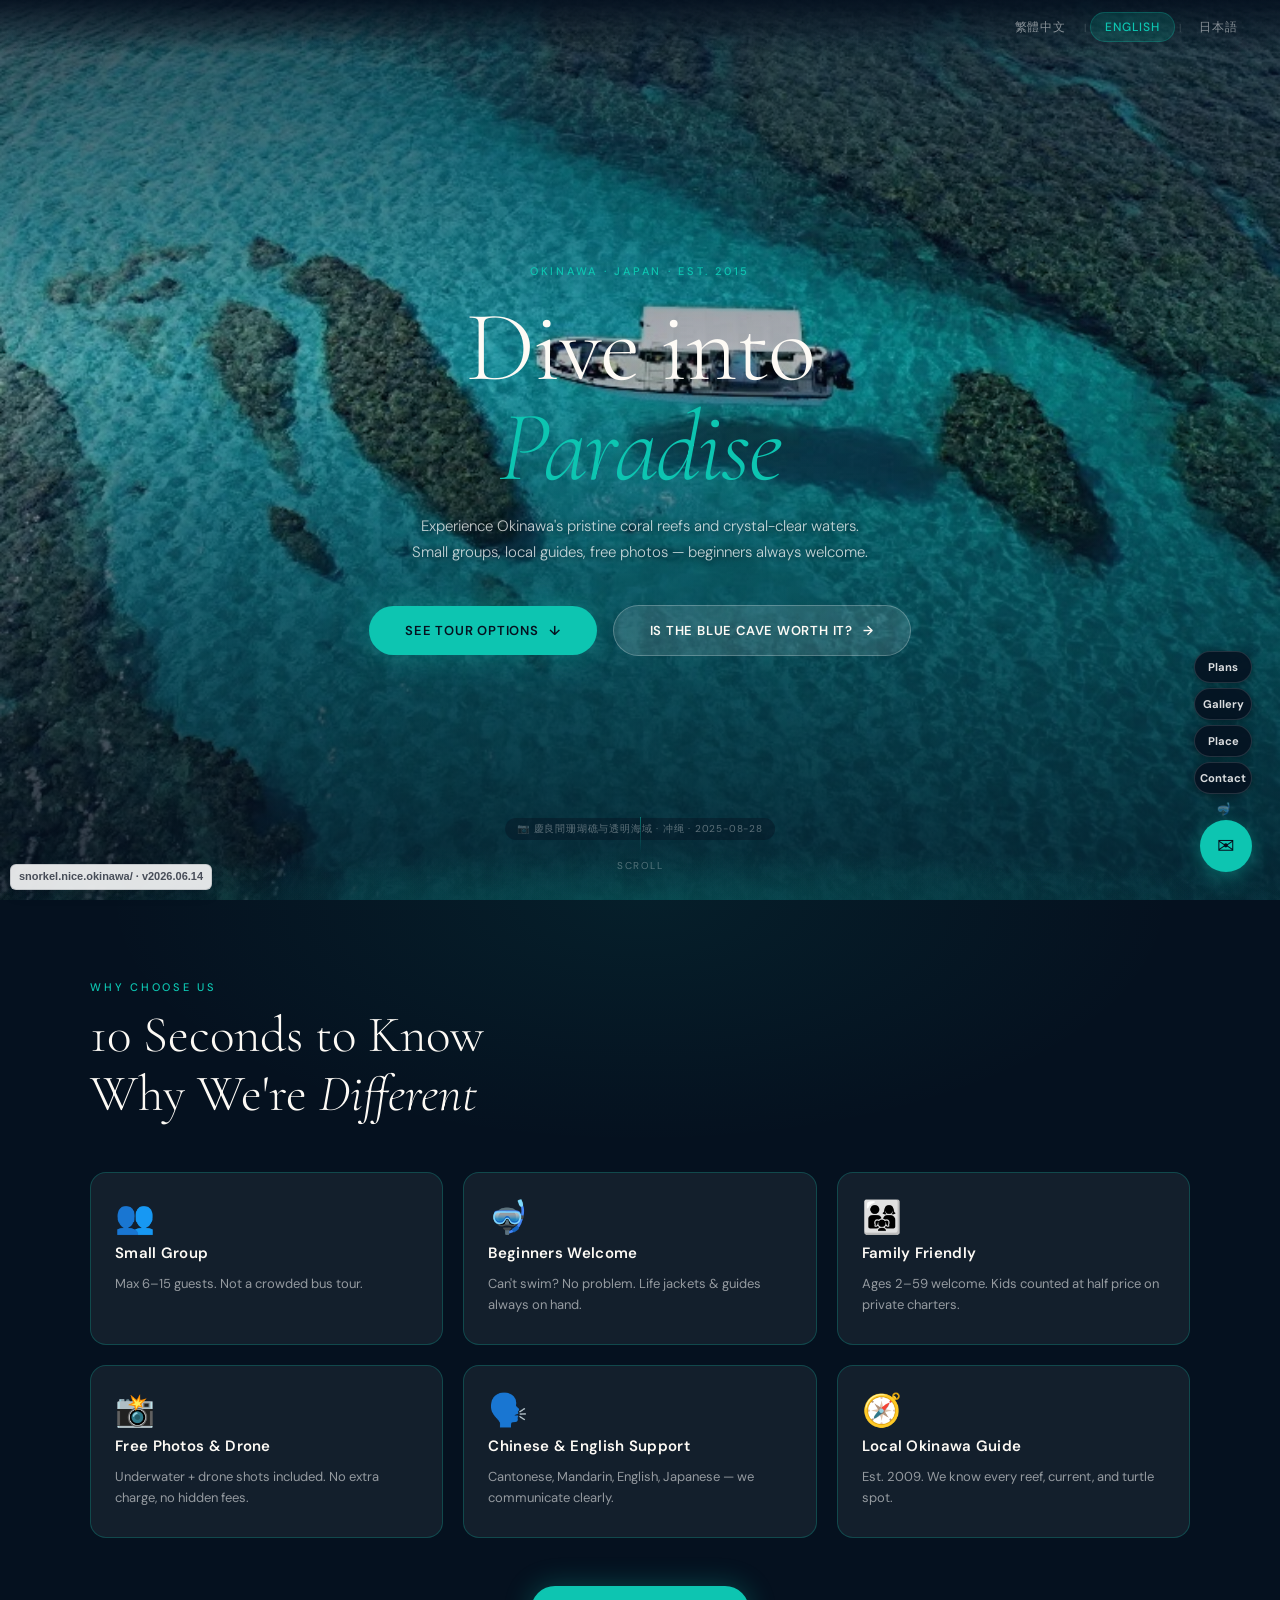
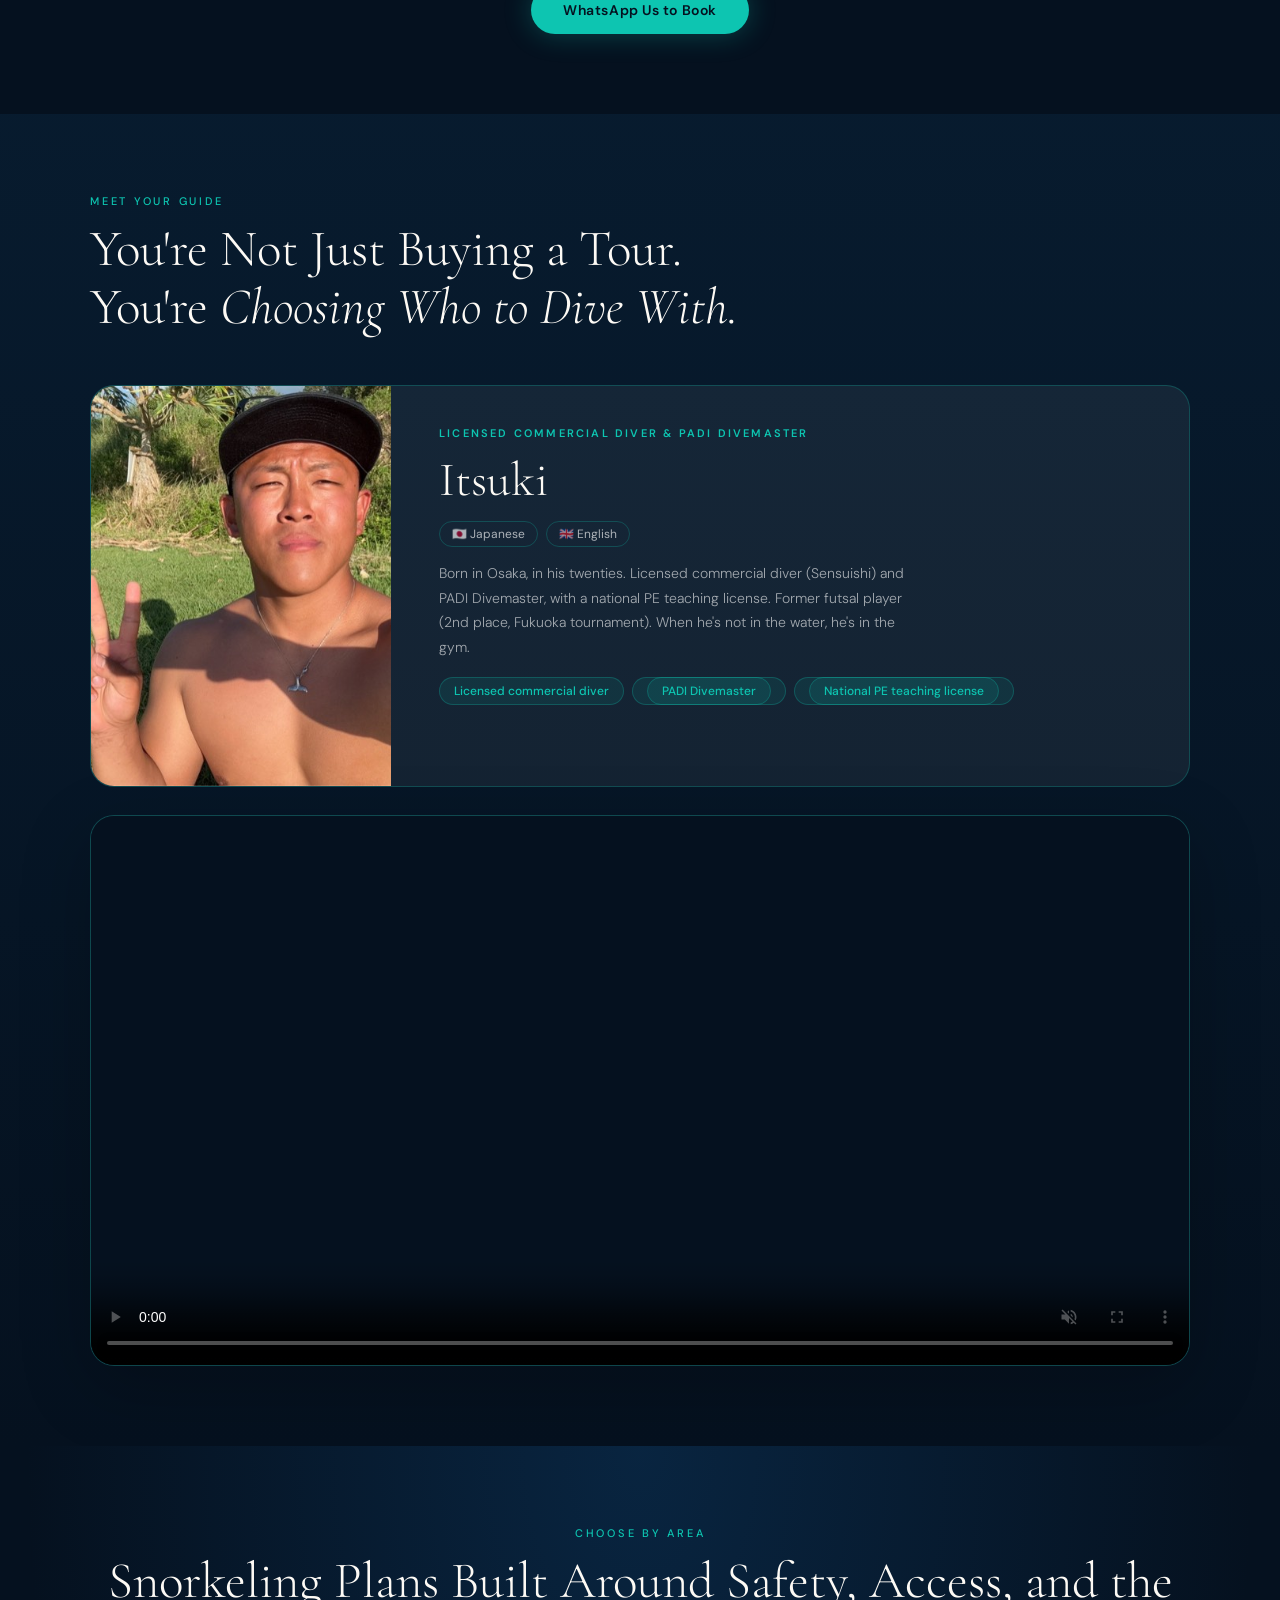
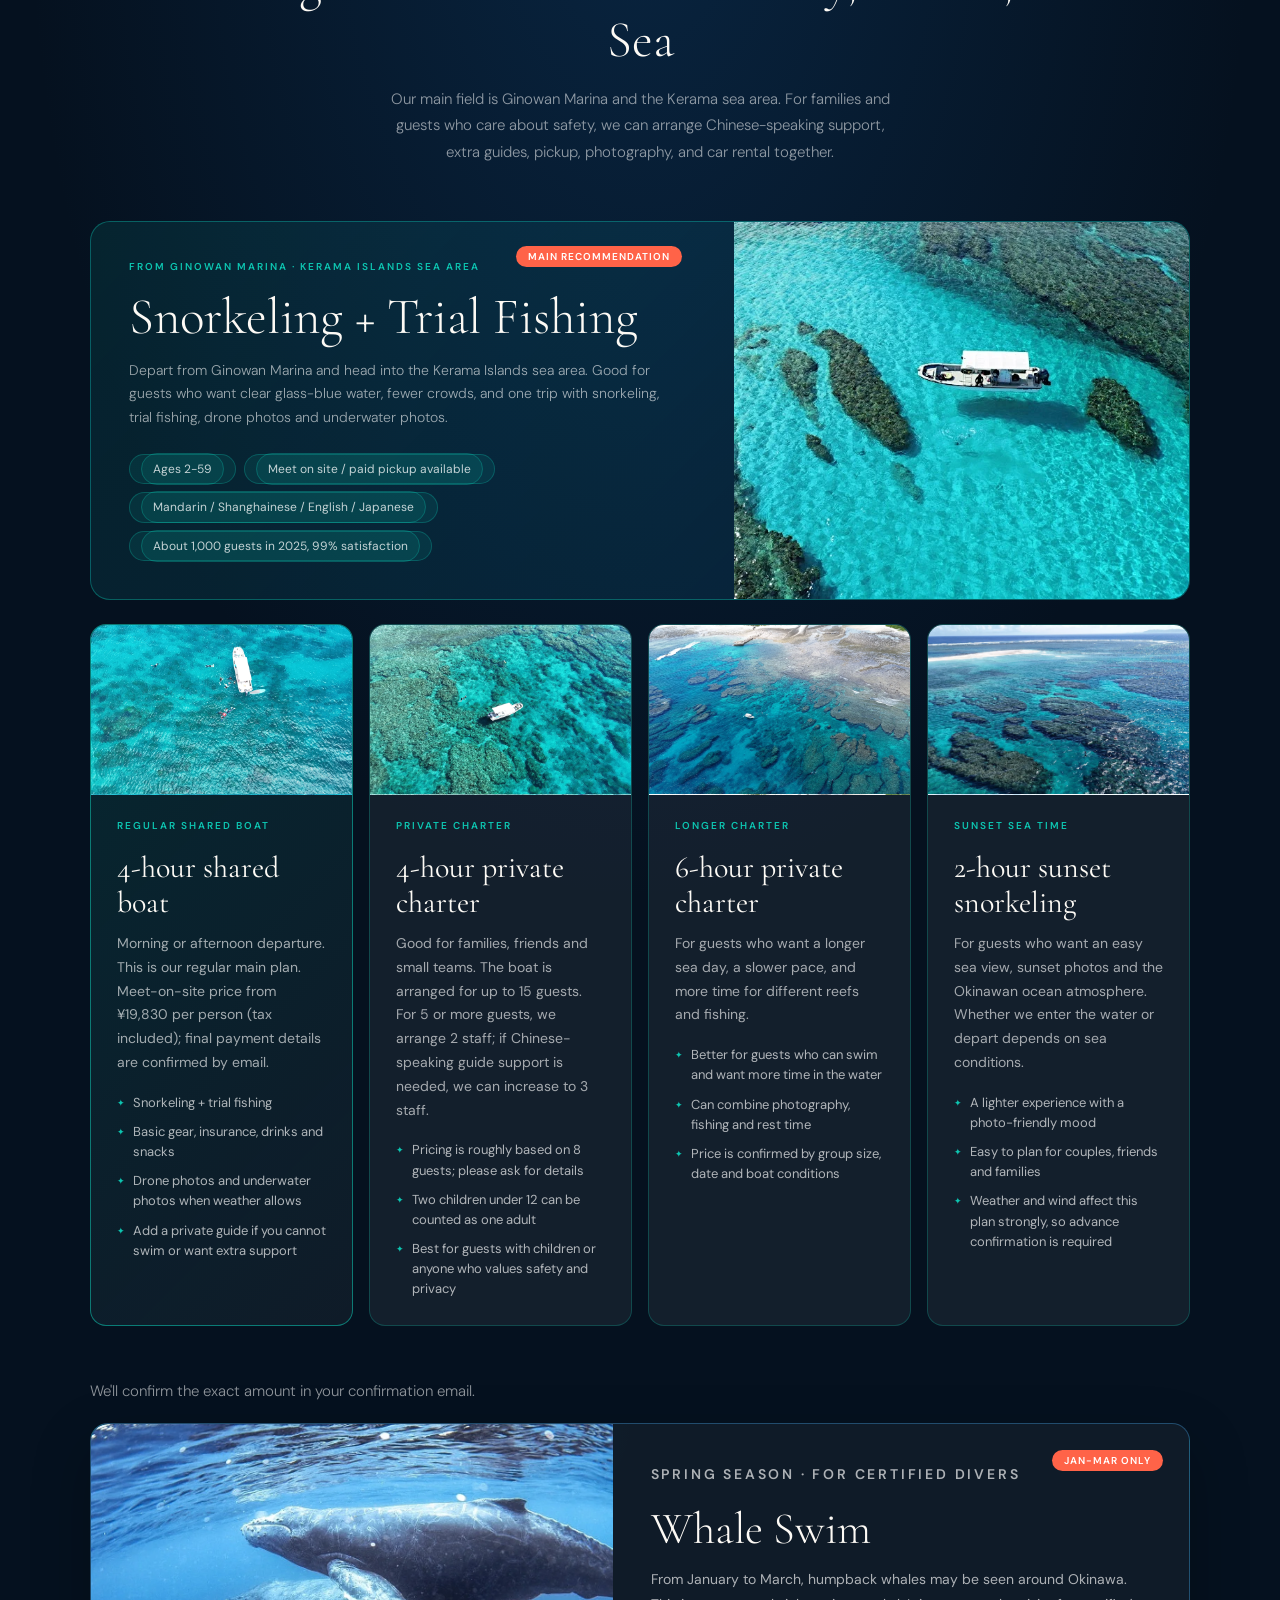
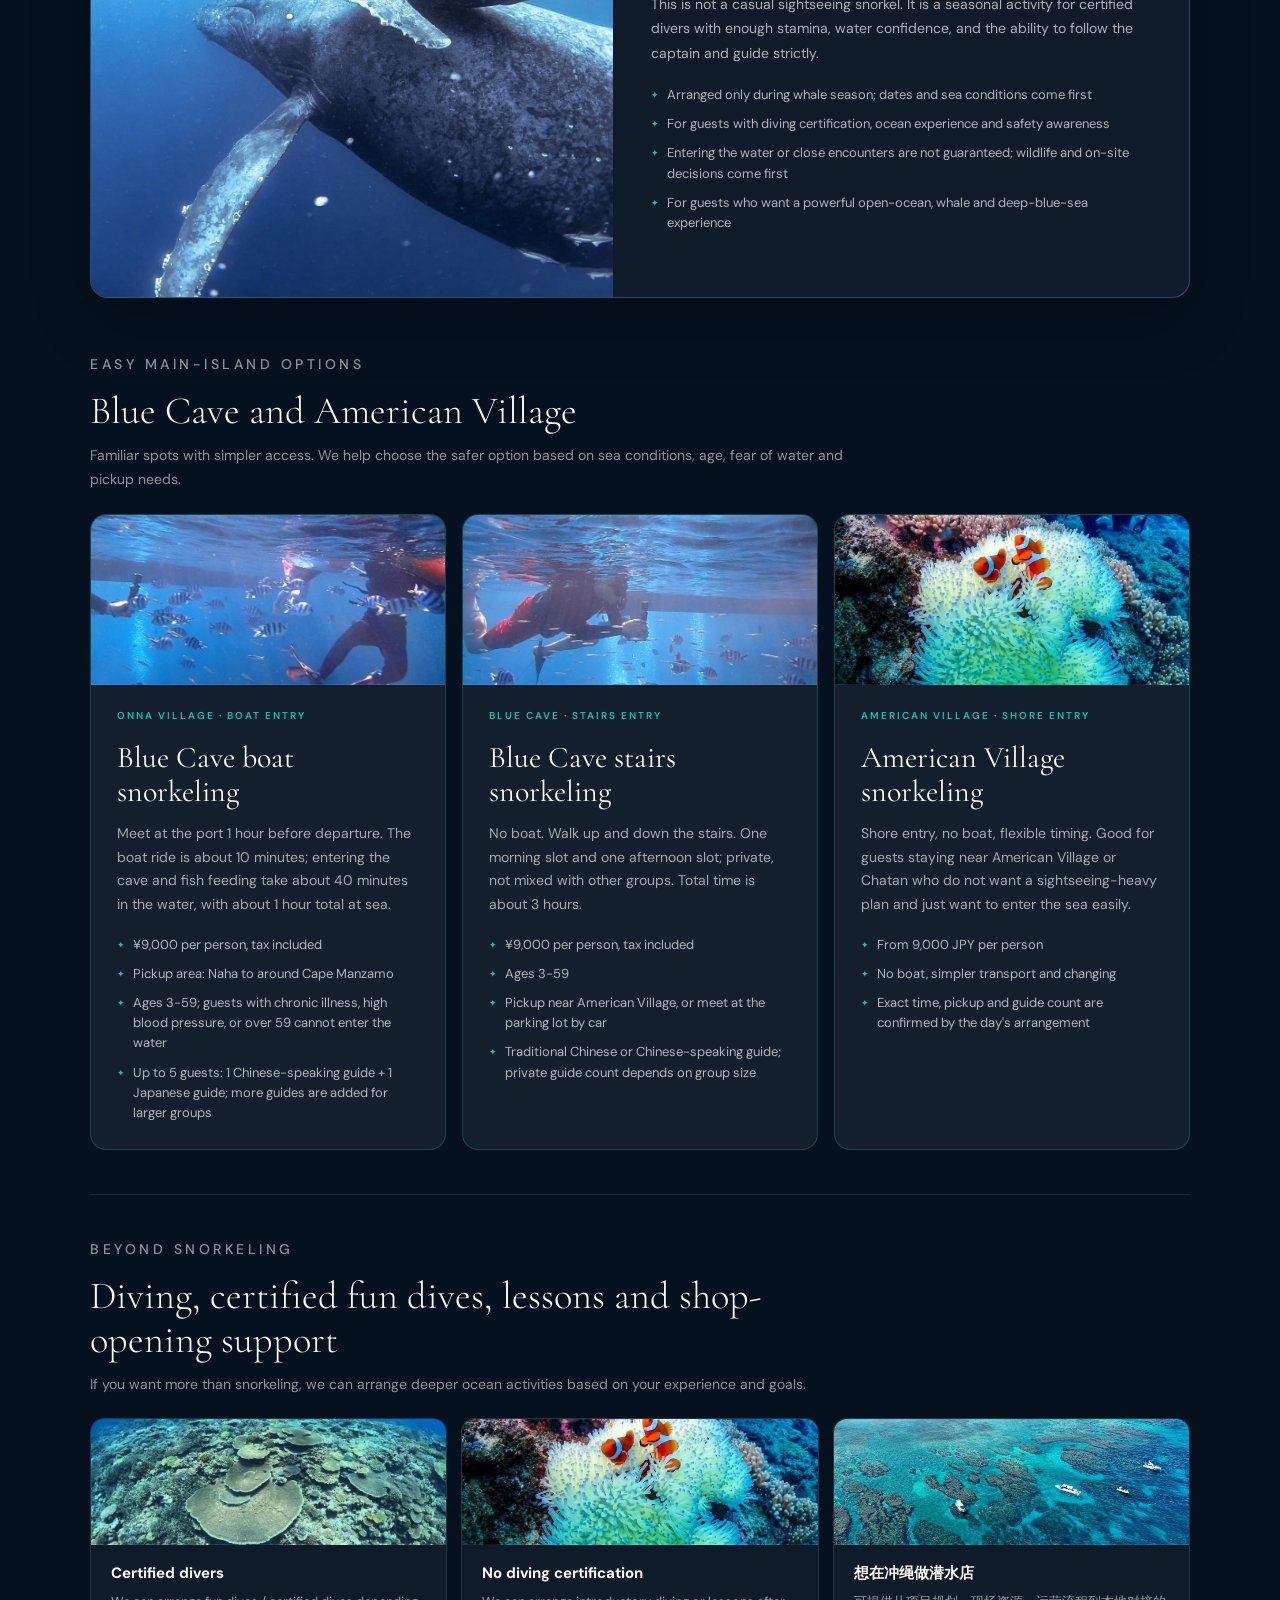
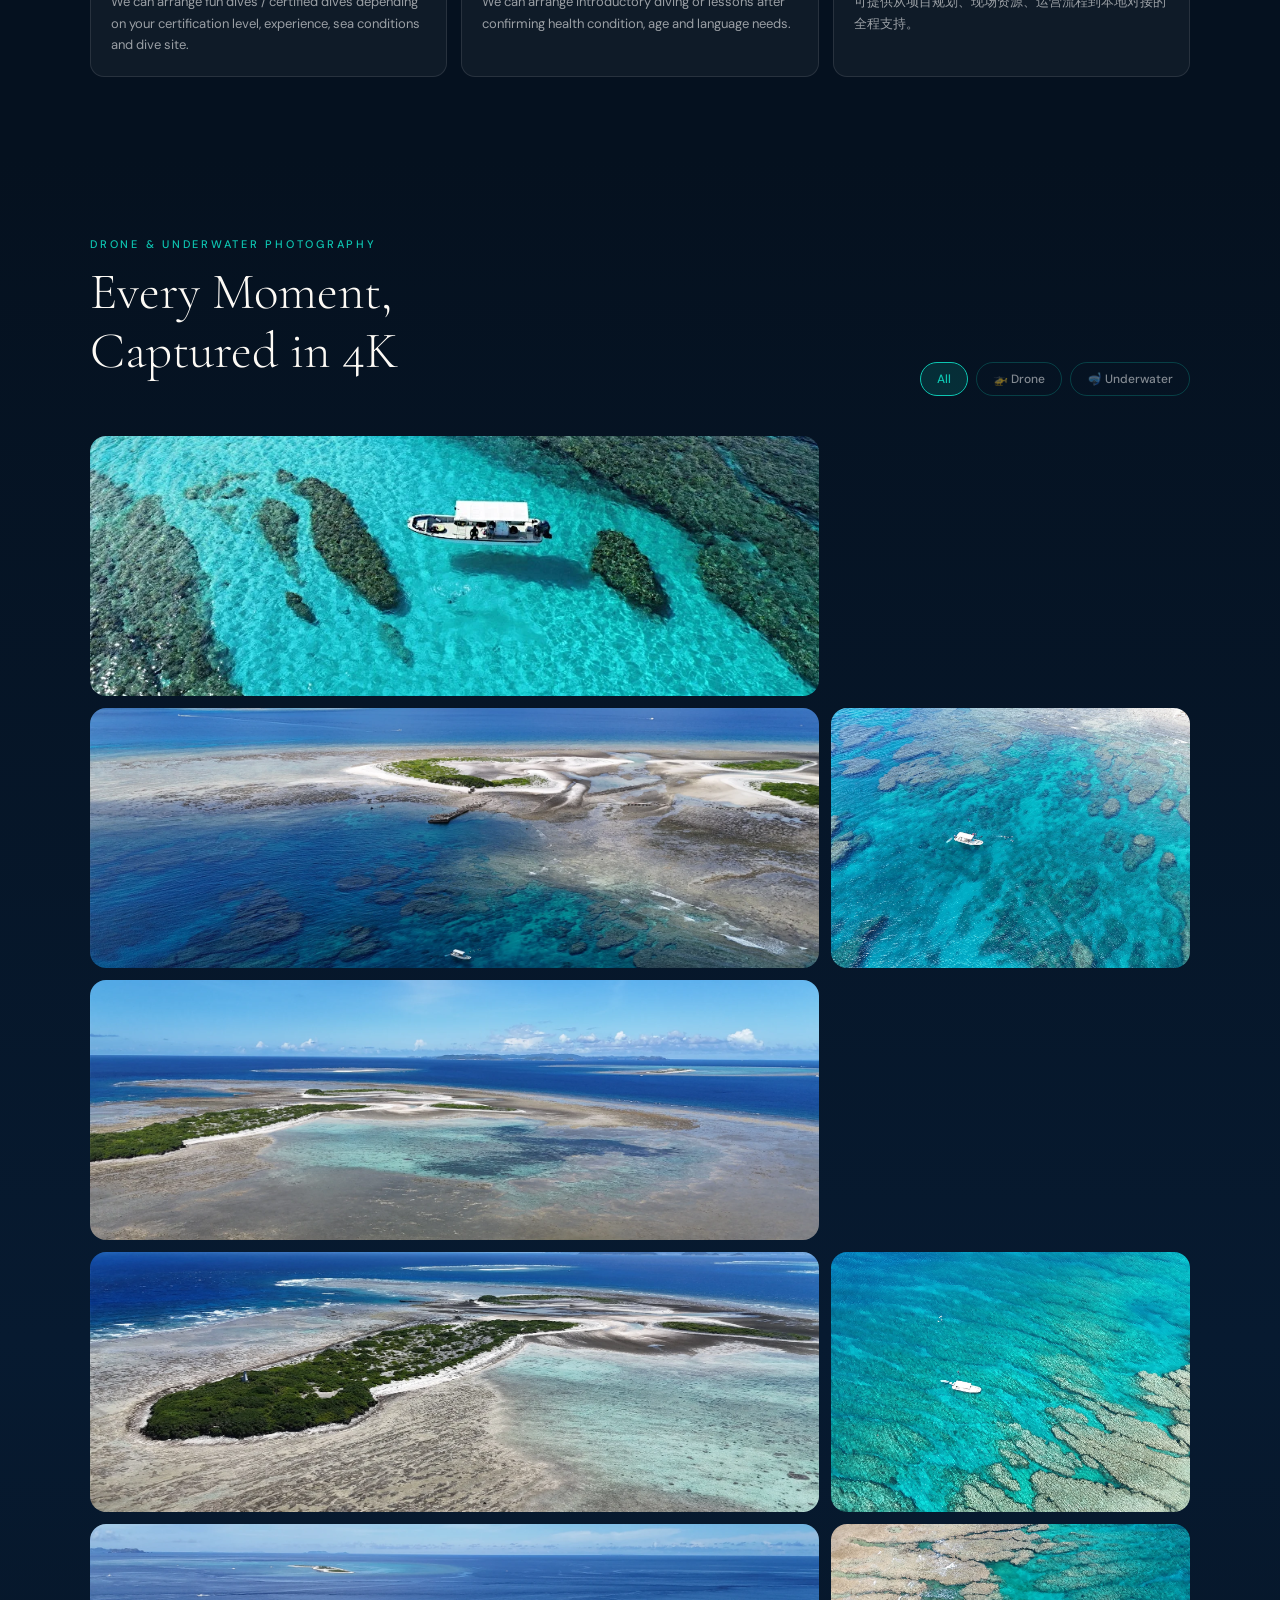
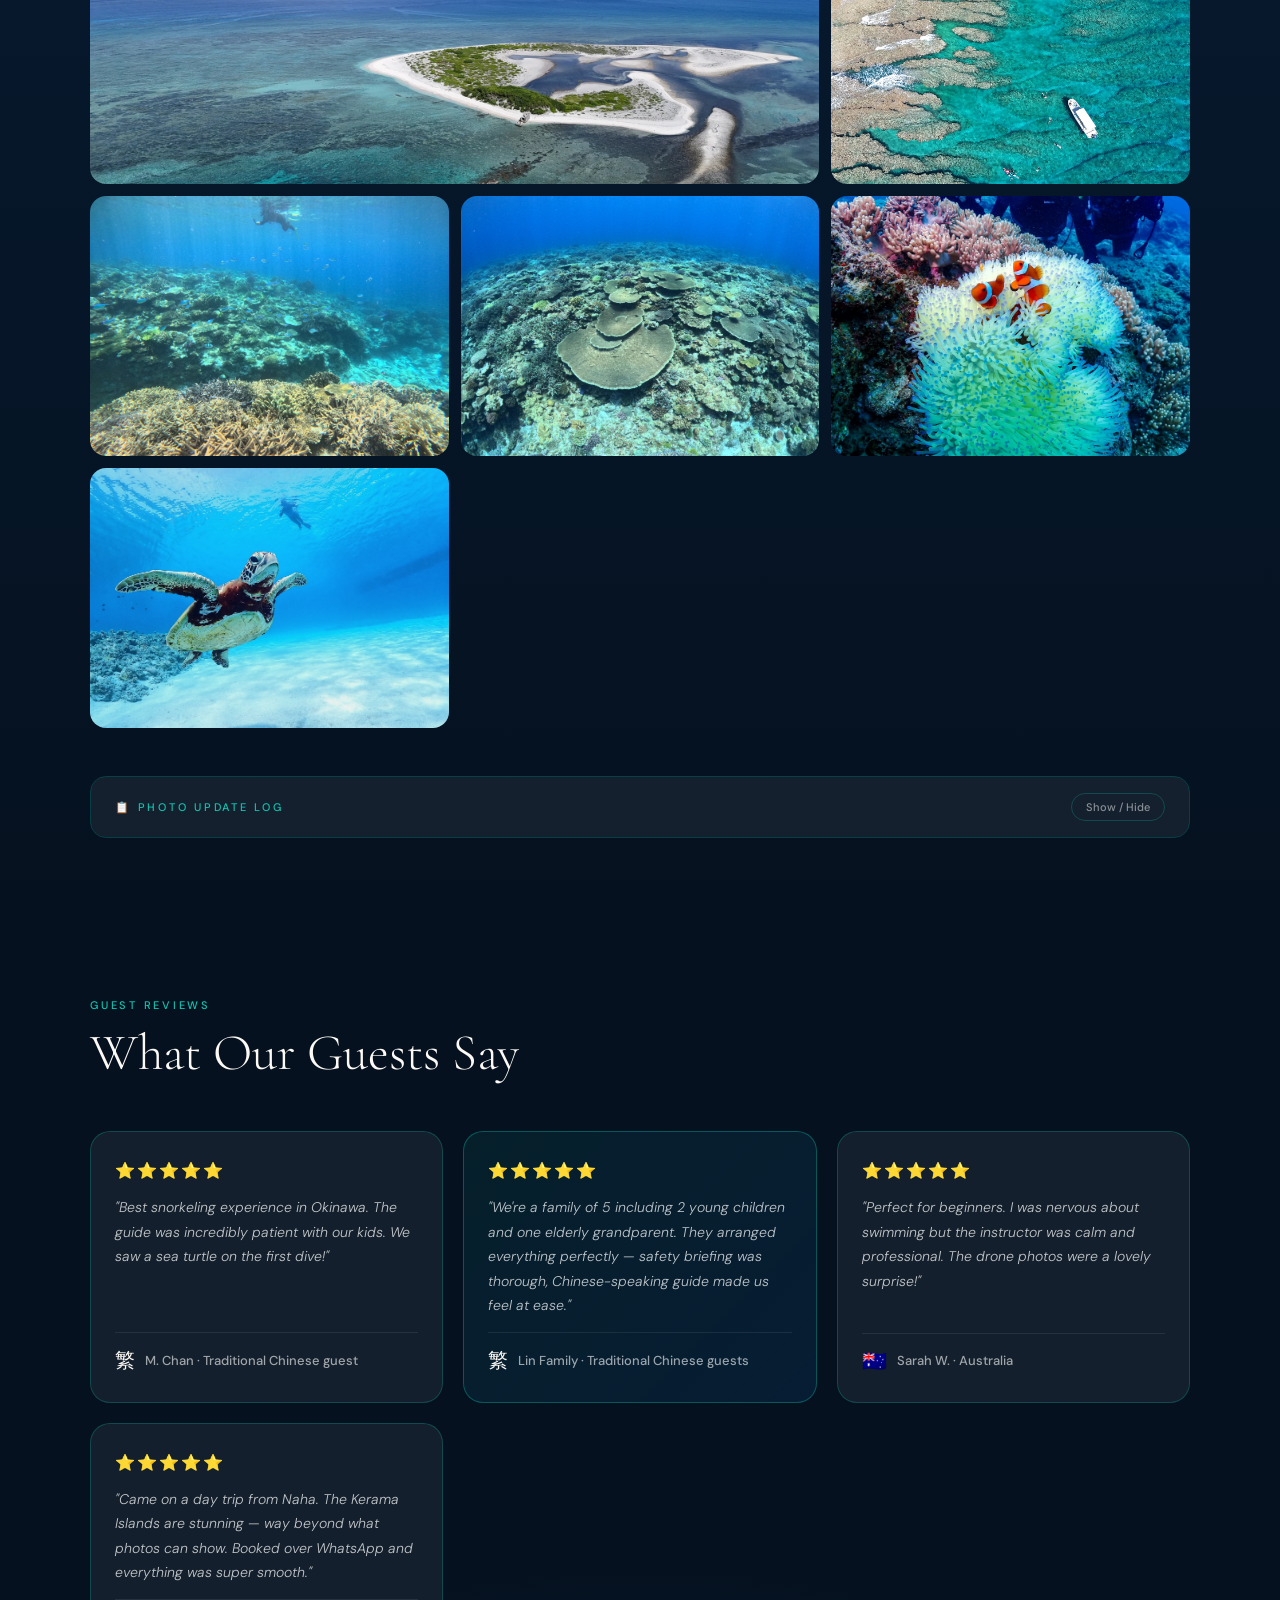
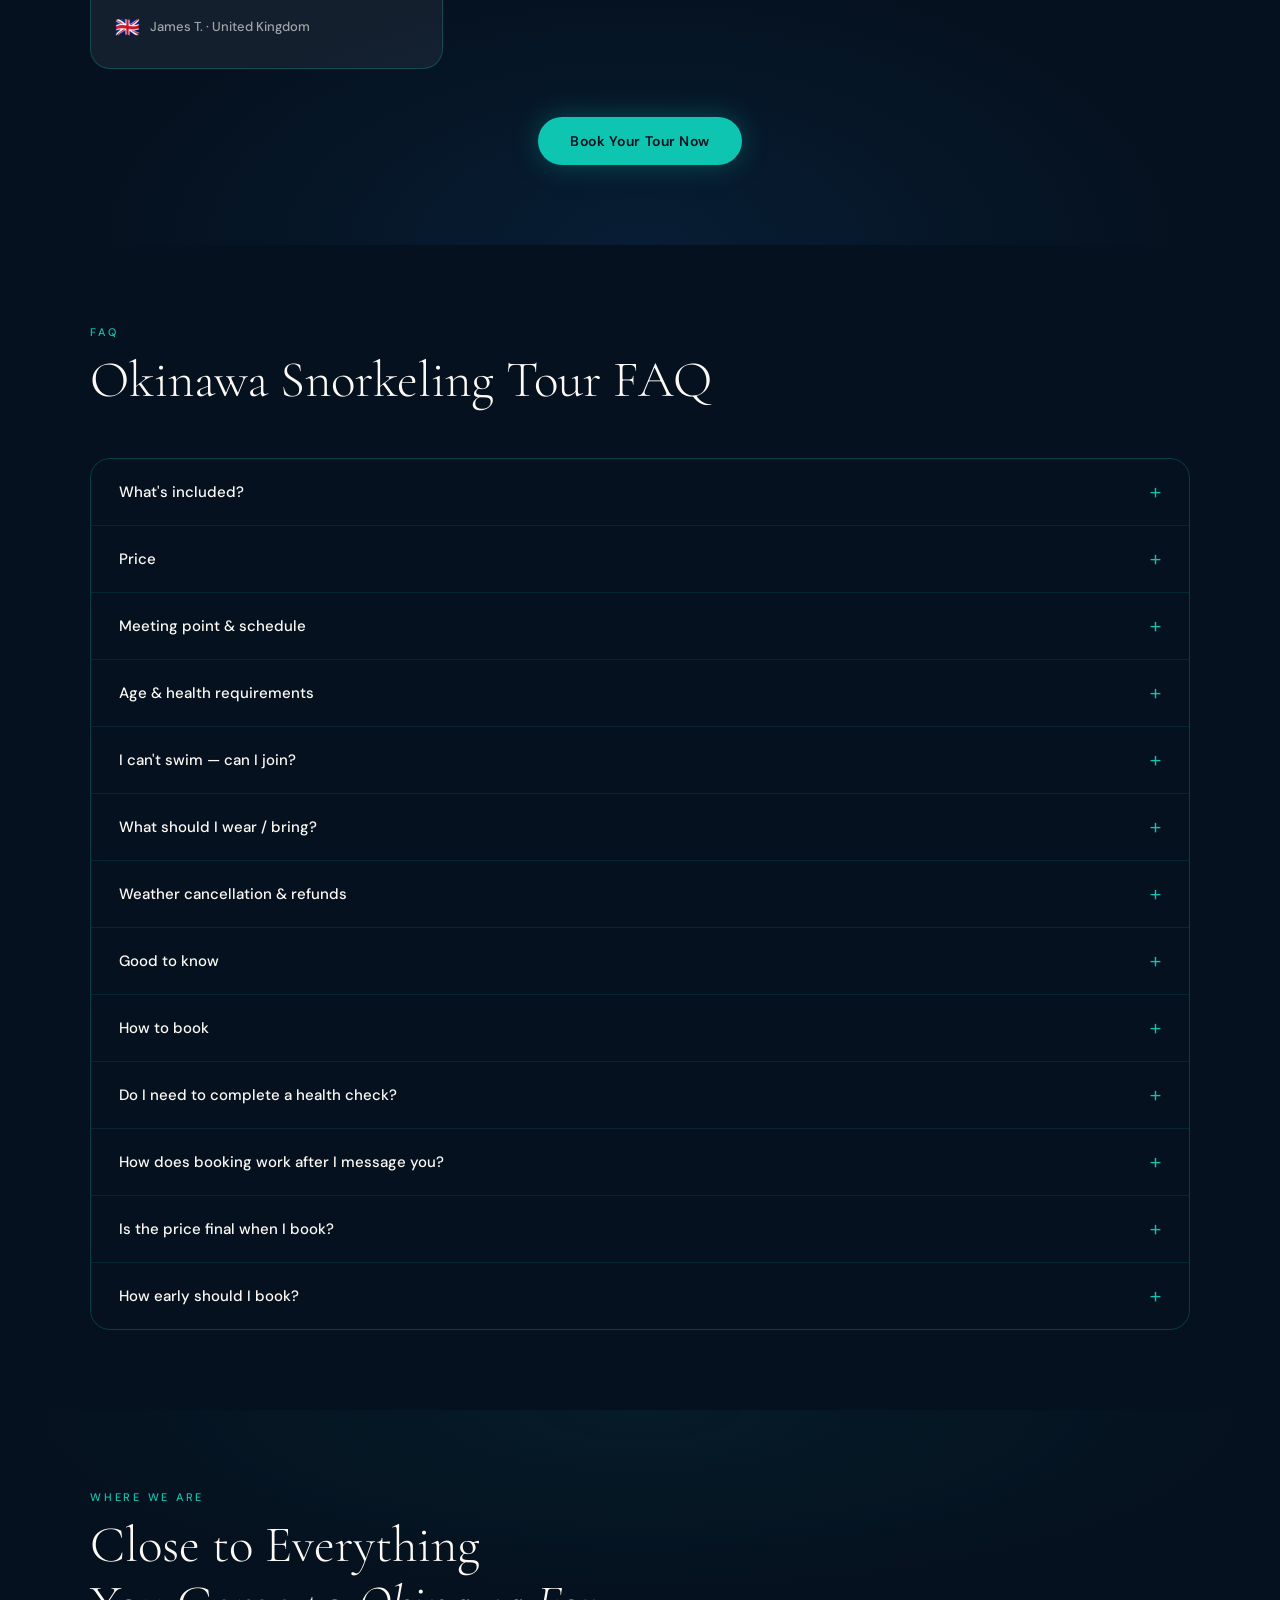
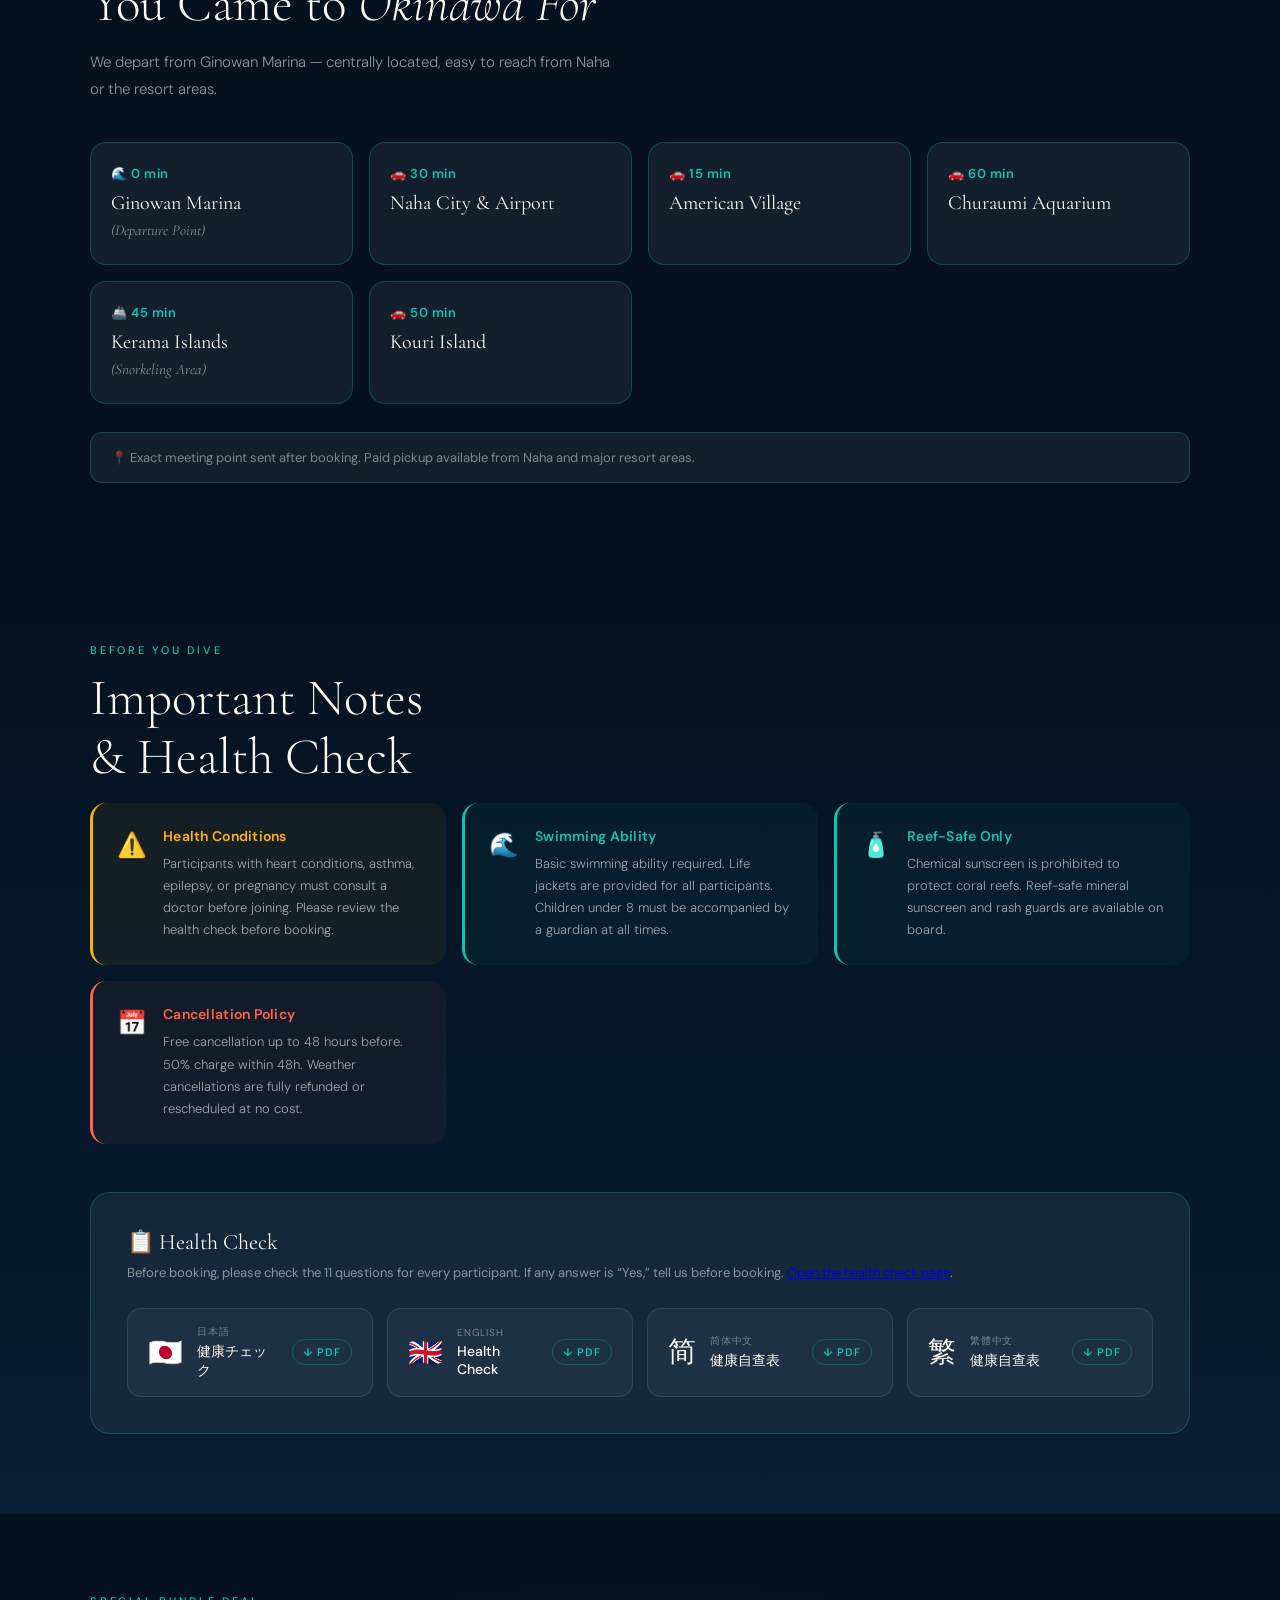
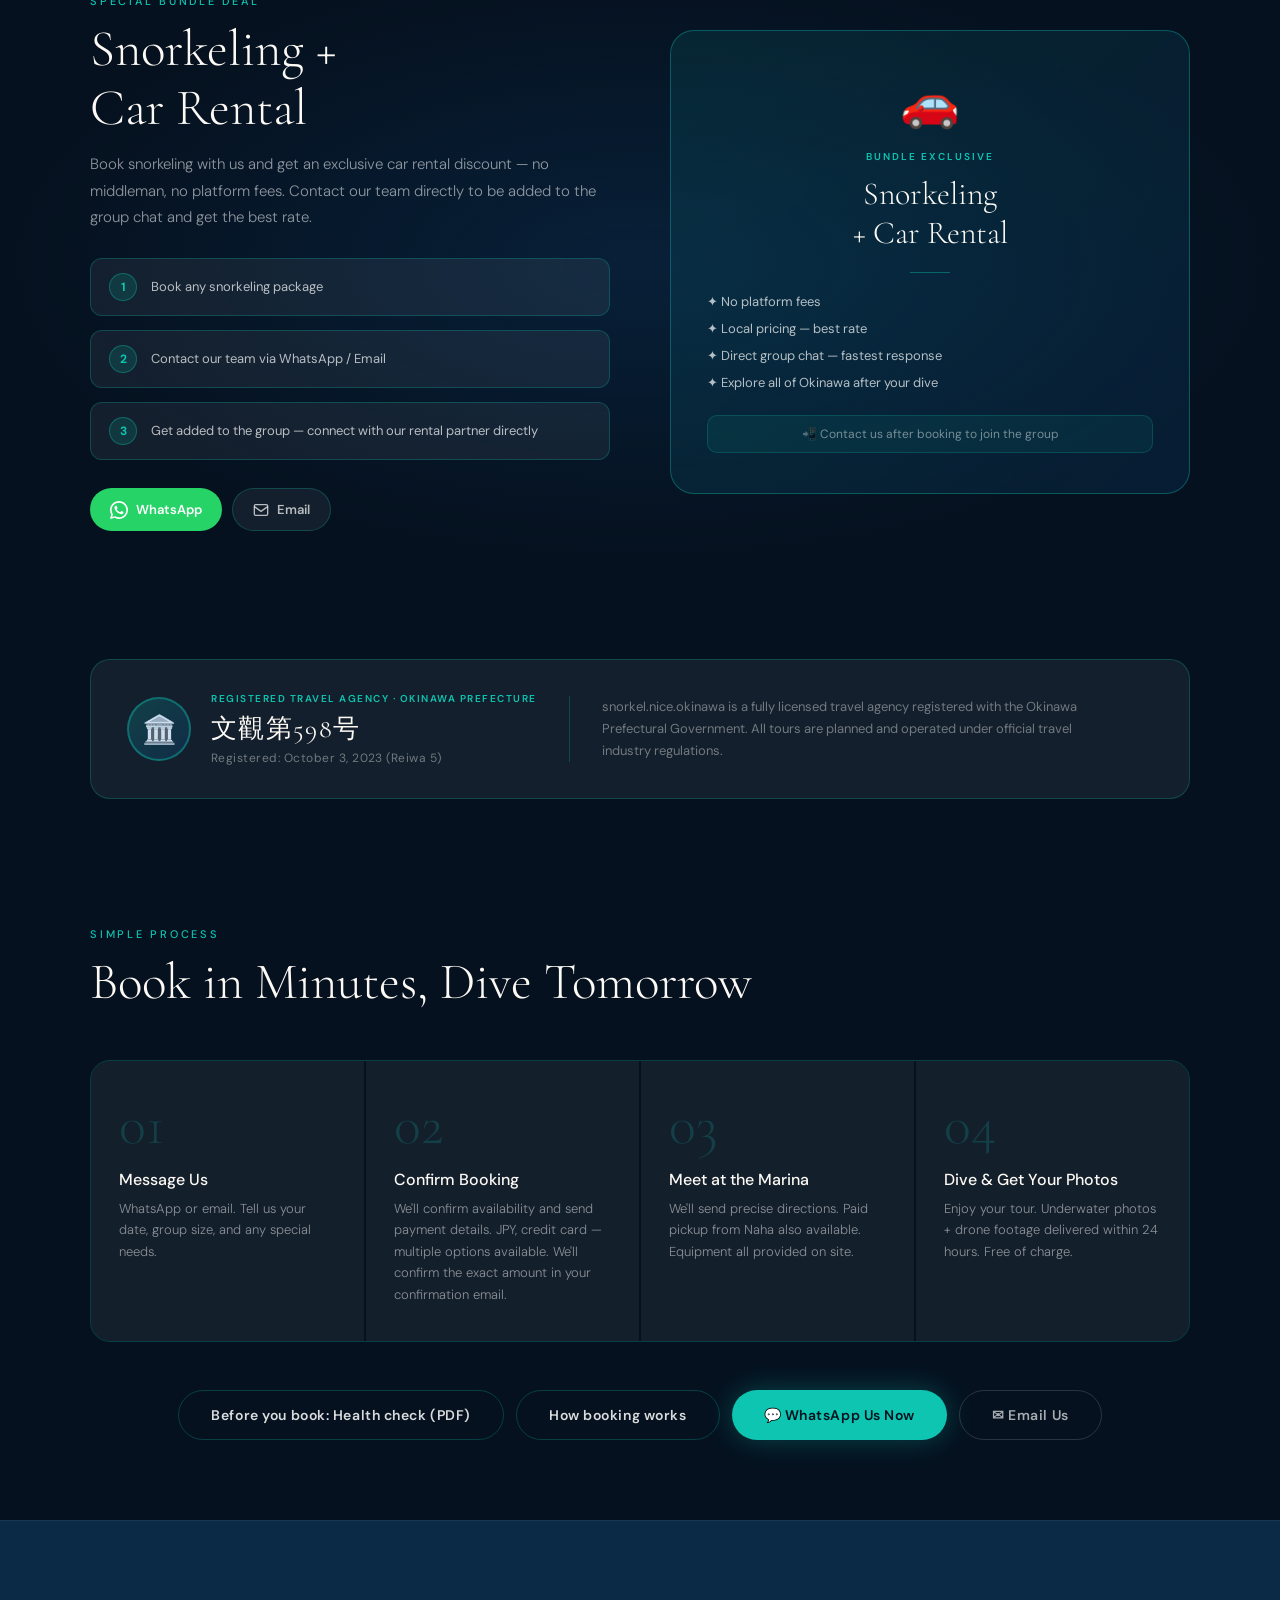
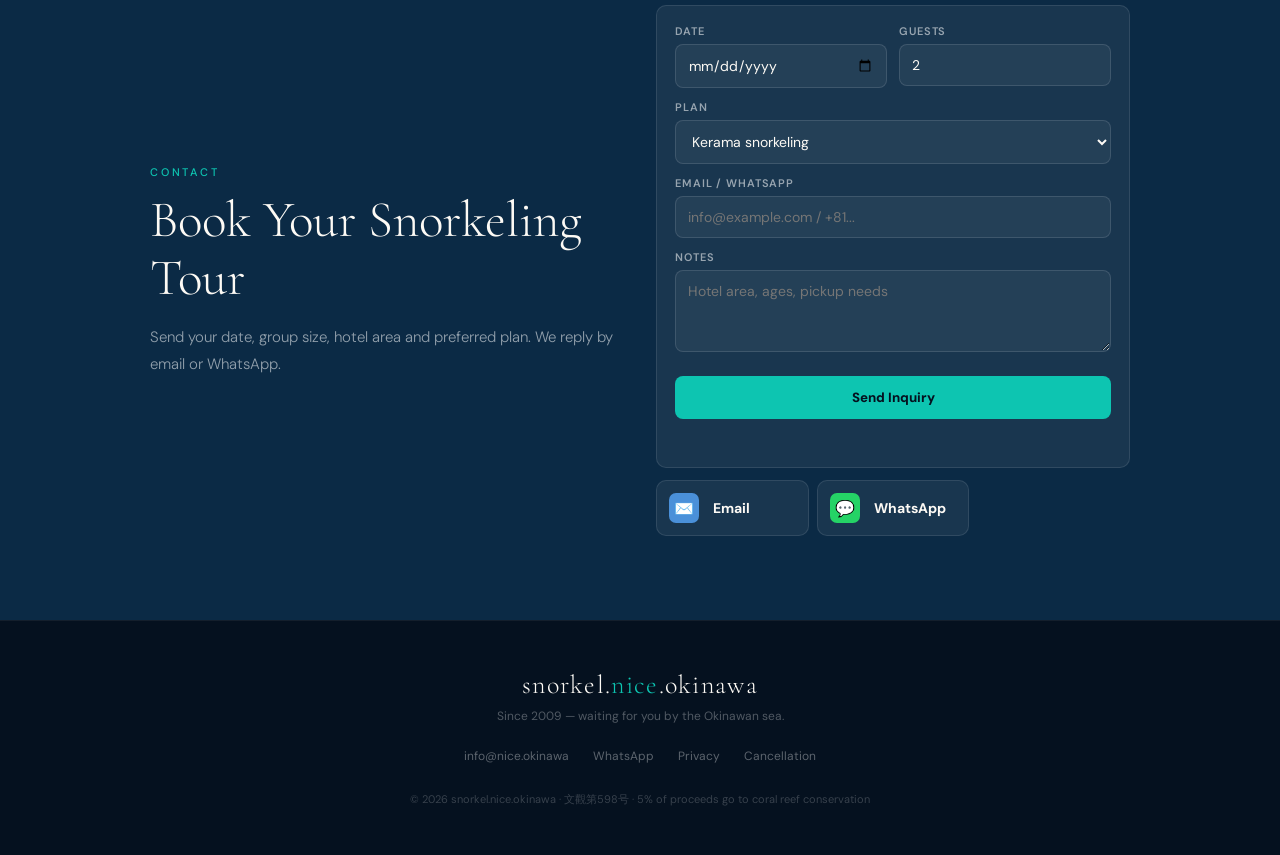
==== commit c14b27de: "SNORKEL-COPY-0912-01 address copy review" ====
--- a/index.html
+++ b/index.html
@@ -597,7 +597,7 @@
         <div class="plan-media" style="background-image:url('images/ginowan-shared-glass-sea.webp')"></div>
         <p class="card-tag"><span data-lang="en" class="visible">Regular shared boat</span><span data-lang="zh-Hans">常规拼船</span><span data-lang="zh-Hant">常規拼船</span><span data-lang="ja">通常の乗合船</span></p>
         <h3><span data-lang="en" class="visible">4-hour shared boat</span><span data-lang="zh-Hans">4小时拼船</span><span data-lang="zh-Hant">4小時拼船</span><span data-lang="ja">4時間乗合船</span></h3>
-        <p><span data-lang="en" class="visible">Morning or afternoon departure. This is our regular main plan. On-site meeting starts from ¥19,830 per person, tax included; final payment details are confirmed by email.</span><span data-lang="zh-Hans">上午或下午出发，常规主推方案。现地集合价格 ¥19,830/人（含税），最终付款方式以确认邮件为准。</span><span data-lang="zh-Hant">上午或下午出發，常規主推方案。現地集合價格 ¥19,830/人（含稅），最終付款方式以確認郵件為準。</span><span data-lang="ja">午前または午後出発の定番プランです。現地集合は1名 ¥19,830（税込）から。最終的なお支払い方法は確認メールでご案内します。</span></p>
+        <p><span data-lang="en" class="visible">Morning or afternoon departure. This is our regular main plan. Meet-on-site price from ¥19,830 per person (tax included); final payment details are confirmed by email.</span><span data-lang="zh-Hans">上午或下午出发，常规主推方案。现地集合价格 ¥19,830/人（含税），最终付款方式以确认邮件为准。</span><span data-lang="zh-Hant">上午或下午出發，常規主推方案。現地集合價格 ¥19,830/人（含稅），最終付款方式以確認郵件為準。</span><span data-lang="ja">午前または午後出発の定番プランです。現地集合は1名 ¥19,830（税込）から。最終的なお支払い方法は確認メールでご案内します。</span></p>
         <ul class="plan-list">
           <li><span data-lang="en" class="visible">Snorkeling + trial fishing</span><span data-lang="zh-Hans">浮潜 + 体验钓鱼</span><span data-lang="zh-Hant">浮潛 + 體驗釣魚</span><span data-lang="ja">シュノーケリング + 体験釣り</span></li>
           <li><span data-lang="en" class="visible">Basic gear, insurance, drinks and snacks</span><span data-lang="zh-Hans">基本装备、保险、饮料和零食</span><span data-lang="zh-Hant">基本裝備、保險、飲料和零食</span><span data-lang="ja">基本器材、保険、飲み物、軽食込み</span></li>
@@ -1132,11 +1132,11 @@
         </button>
         <div class="faq-a">
           <span data-lang="en" class="visible">1–2 weeks ahead for the Kerama / Chibishi boat, 3–7 days for the Blue Cave; weekdays outside peak season often have space on shorter notice. Read more: <a href="https://activity.nice.okinawa/en/when-to-book/">When to book — the earlier, the better</a>.</span>
-          <span data-lang="zh-Hans">庆良间 / Chibishi 坐船行程建议提前 1–2 周，青洞建议提前 3–7 天；淡季平日有时临近日期也还有空位。更多说明：<a href="https://activity.nice.okinawa/en/when-to-book/">When to book — the earlier, the better</a>。</span>
-          <span data-lang="zh-Hant">慶良間 / Chibishi 坐船行程建議提前 1–2 週，青洞建議提前 3–7 天；淡季平日有時臨近日期也還有空位。更多說明：<a href="https://activity.nice.okinawa/en/when-to-book/">When to book — the earlier, the better</a>。</span>
-          <span data-lang="ja">慶良間 / チービシのボートツアーは1〜2週間前、青の洞窟は3〜7日前のご予約がおすすめです。繁忙期以外の平日は、直前でも空きがある場合があります。詳しくはこちら：<a href="https://activity.nice.okinawa/en/when-to-book/">When to book — the earlier, the better</a>。</span>
-          <span data-lang="ko">케라마 / 치비시 보트 투어는 1–2주 전, 블루 케이브는 3–7일 전 예약을 권장합니다. 성수기가 아닌 평일에는 더 임박해서도 자리가 있는 경우가 있습니다. 자세히 보기: <a href="https://activity.nice.okinawa/en/when-to-book/">When to book — the earlier, the better</a>.</span>
-          <span data-lang="th">สำหรับเรือไป Kerama / Chibishi แนะนำให้จองล่วงหน้า 1–2 สัปดาห์ ส่วน Blue Cave แนะนำ 3–7 วันล่วงหน้า วันธรรมดานอกฤดูท่องเที่ยวบางครั้งยังมีที่ว่างแบบใกล้วันได้ อ่านเพิ่มเติม: <a href="https://activity.nice.okinawa/en/when-to-book/">When to book — the earlier, the better</a></span>
+          <span data-lang="zh-Hans">庆良间 / Chibishi 坐船行程建议提前 1–2 周，青洞建议提前 3–7 天；淡季平日有时临近日期也还有空位。更多说明：<a href="https://activity.nice.okinawa/en/when-to-book/">什么时候预订：越早越好</a>。</span>
+          <span data-lang="zh-Hant">慶良間 / Chibishi 坐船行程建議提前 1–2 週，青洞建議提前 3–7 天；淡季平日有時臨近日期也還有空位。更多說明：<a href="https://activity.nice.okinawa/en/when-to-book/">什麼時候預訂：越早越好</a>。</span>
+          <span data-lang="ja">慶良間 / チービシのボートツアーは1〜2週間前、青の洞窟は3〜7日前のご予約がおすすめです。繁忙期以外の平日は、直前でも空きがある場合があります。詳しくはこちら：<a href="https://activity.nice.okinawa/en/when-to-book/">予約はいつ？早いほど確実</a>。</span>
+          <span data-lang="ko">케라마 / 치비시 보트 투어는 1–2주 전, 블루 케이브는 3–7일 전 예약을 권장합니다. 성수기가 아닌 평일에는 더 임박해서도 자리가 있는 경우가 있습니다. 자세히 보기: <a href="https://activity.nice.okinawa/en/when-to-book/">언제 예약할까: 빠를수록 좋습니다</a>.</span>
+          <span data-lang="th">สำหรับเรือไป Kerama / Chibishi แนะนำให้จองล่วงหน้า 1–2 สัปดาห์ ส่วน Blue Cave แนะนำ 3–7 วันล่วงหน้า วันธรรมดานอกฤดูท่องเที่ยวบางครั้งยังมีที่ว่างแบบใกล้วันได้ อ่านเพิ่มเติม: <a href="https://activity.nice.okinawa/en/when-to-book/">จองเมื่อไหร่ดี: ยิ่งเร็วยิ่งดี</a></span>
         </div>
       </div>
     </div>
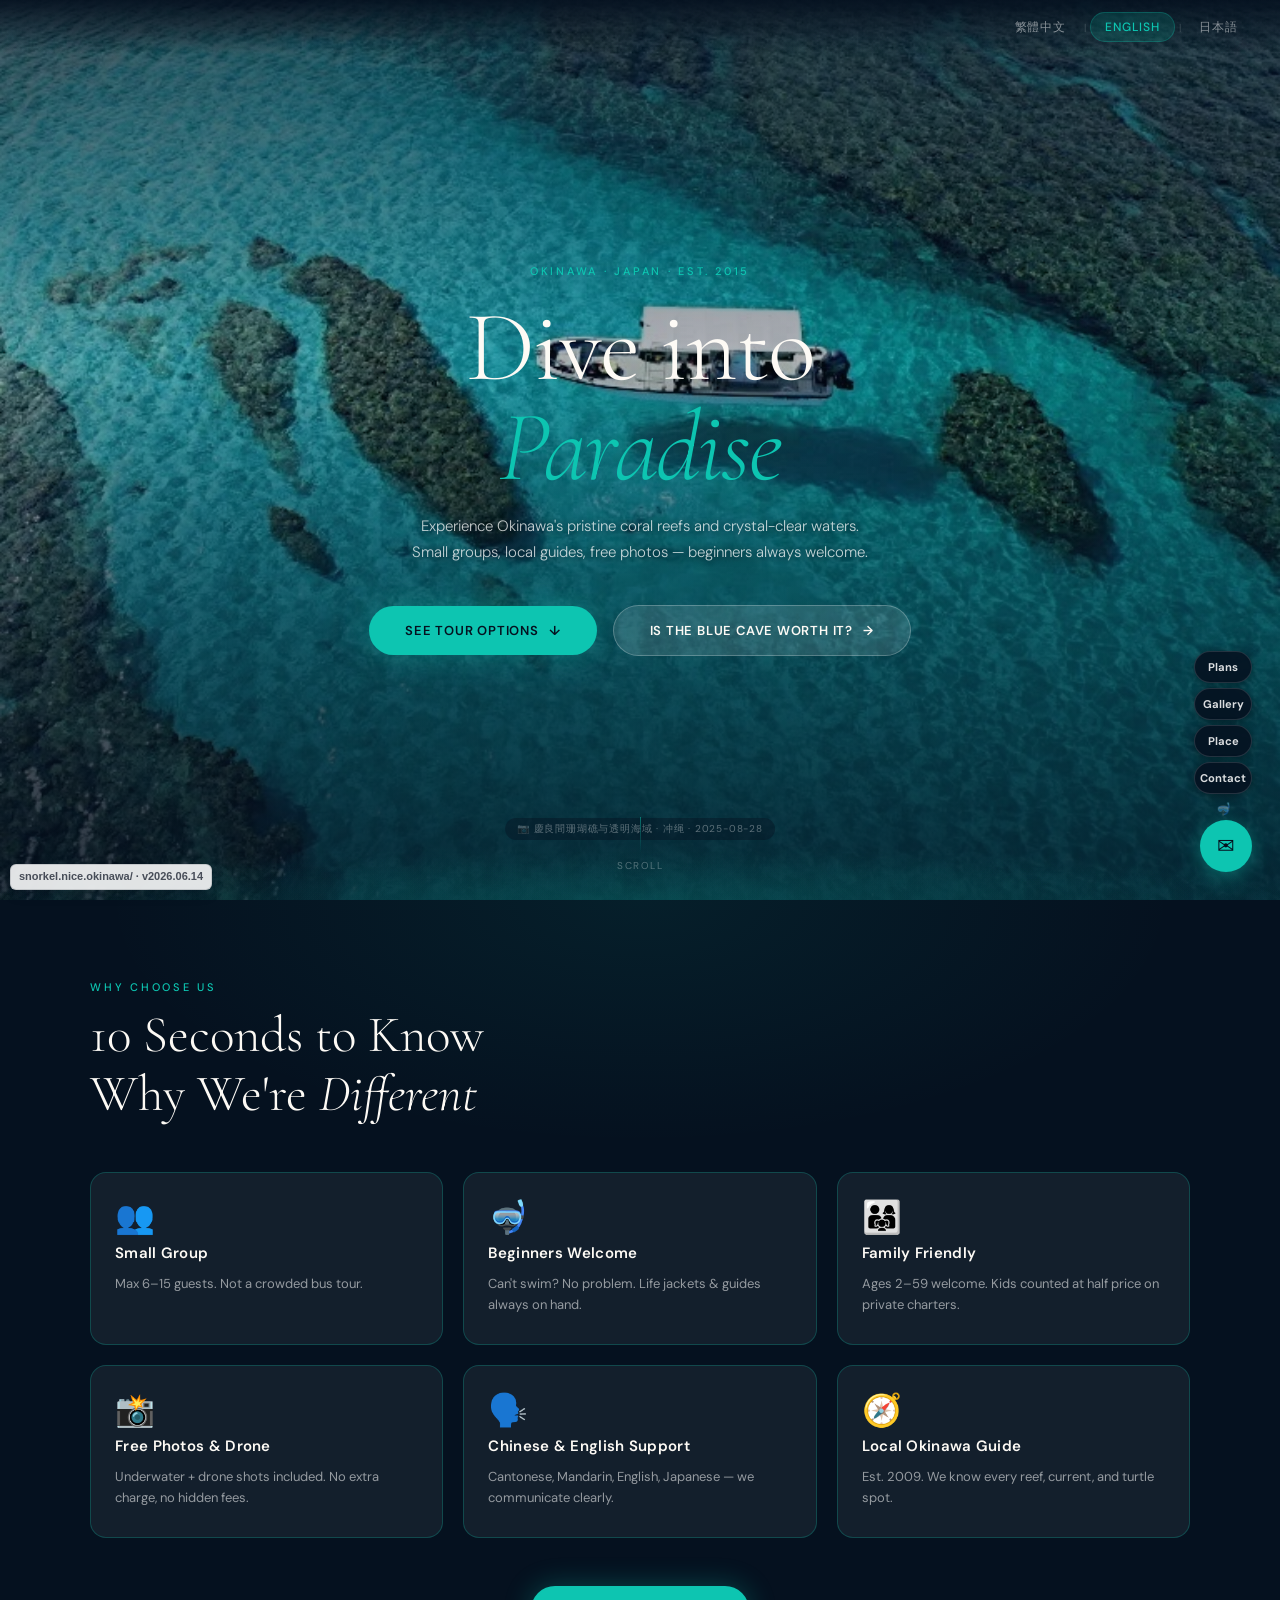
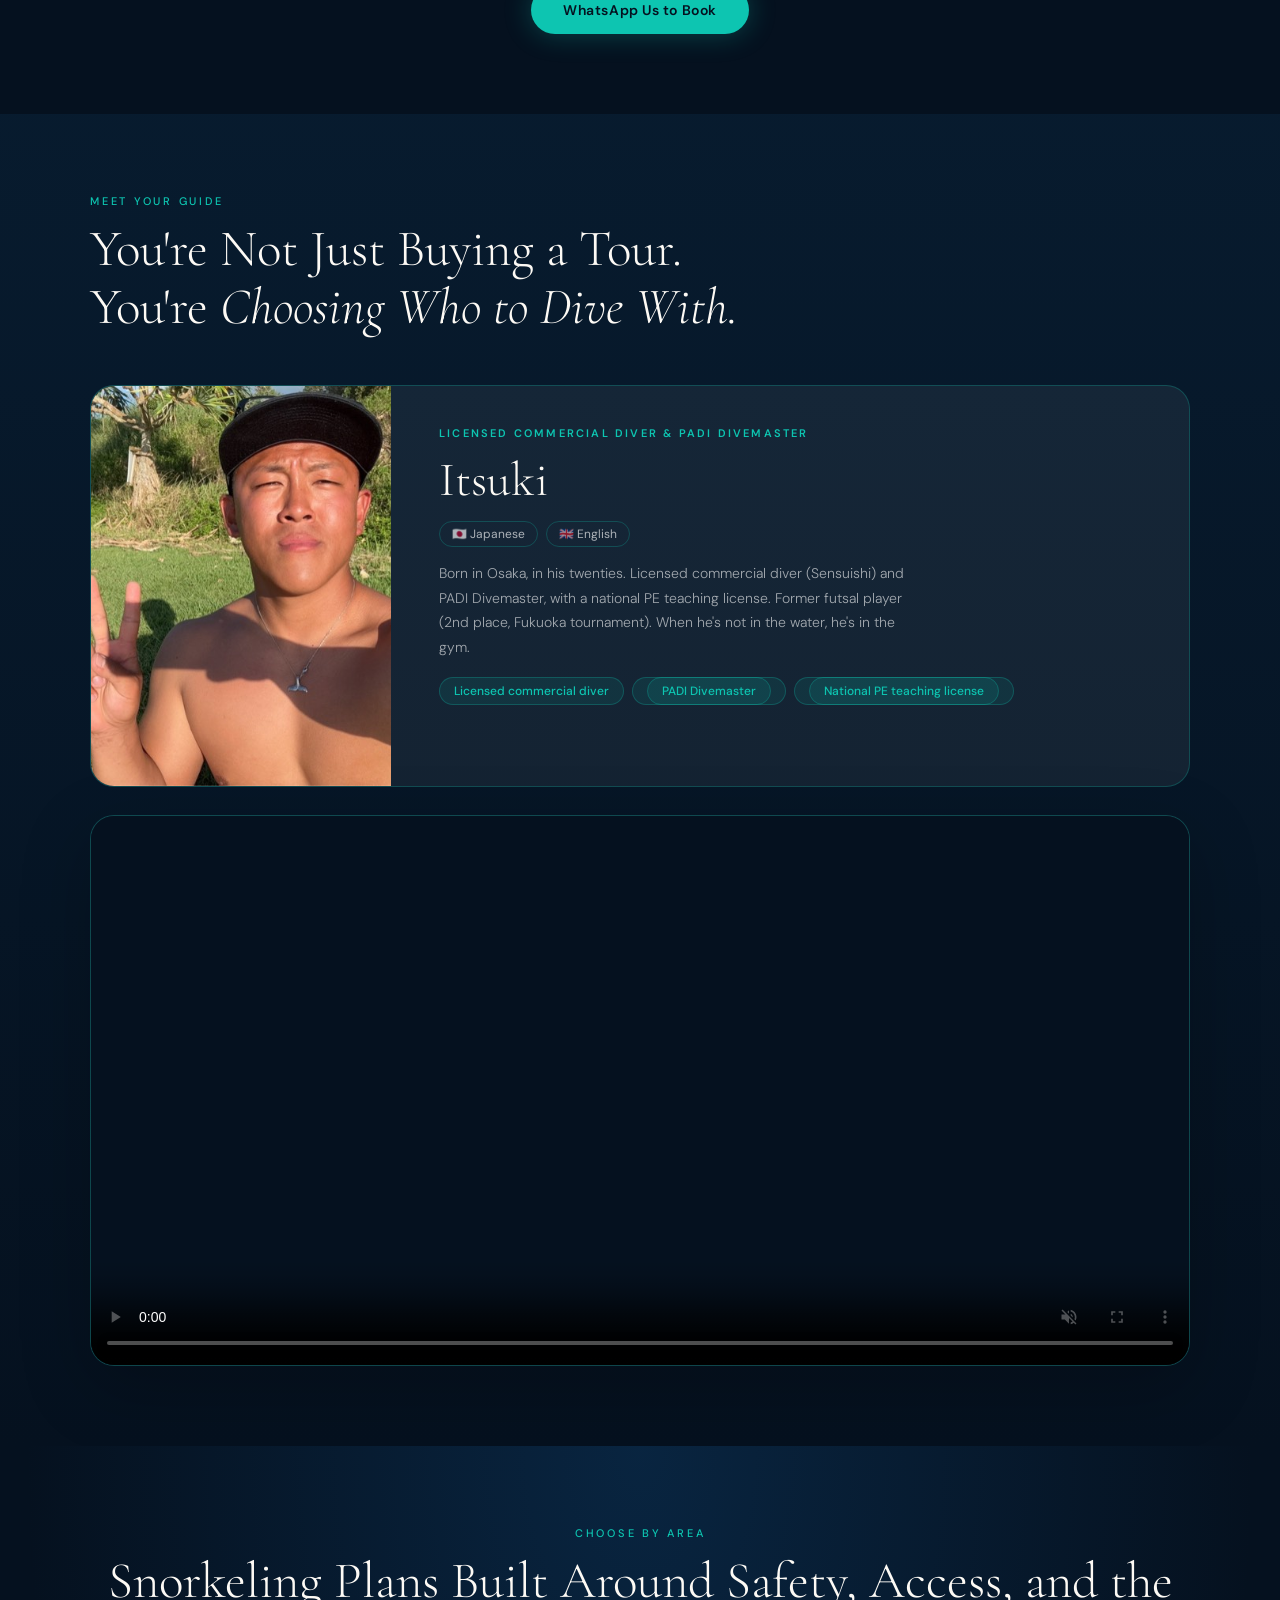
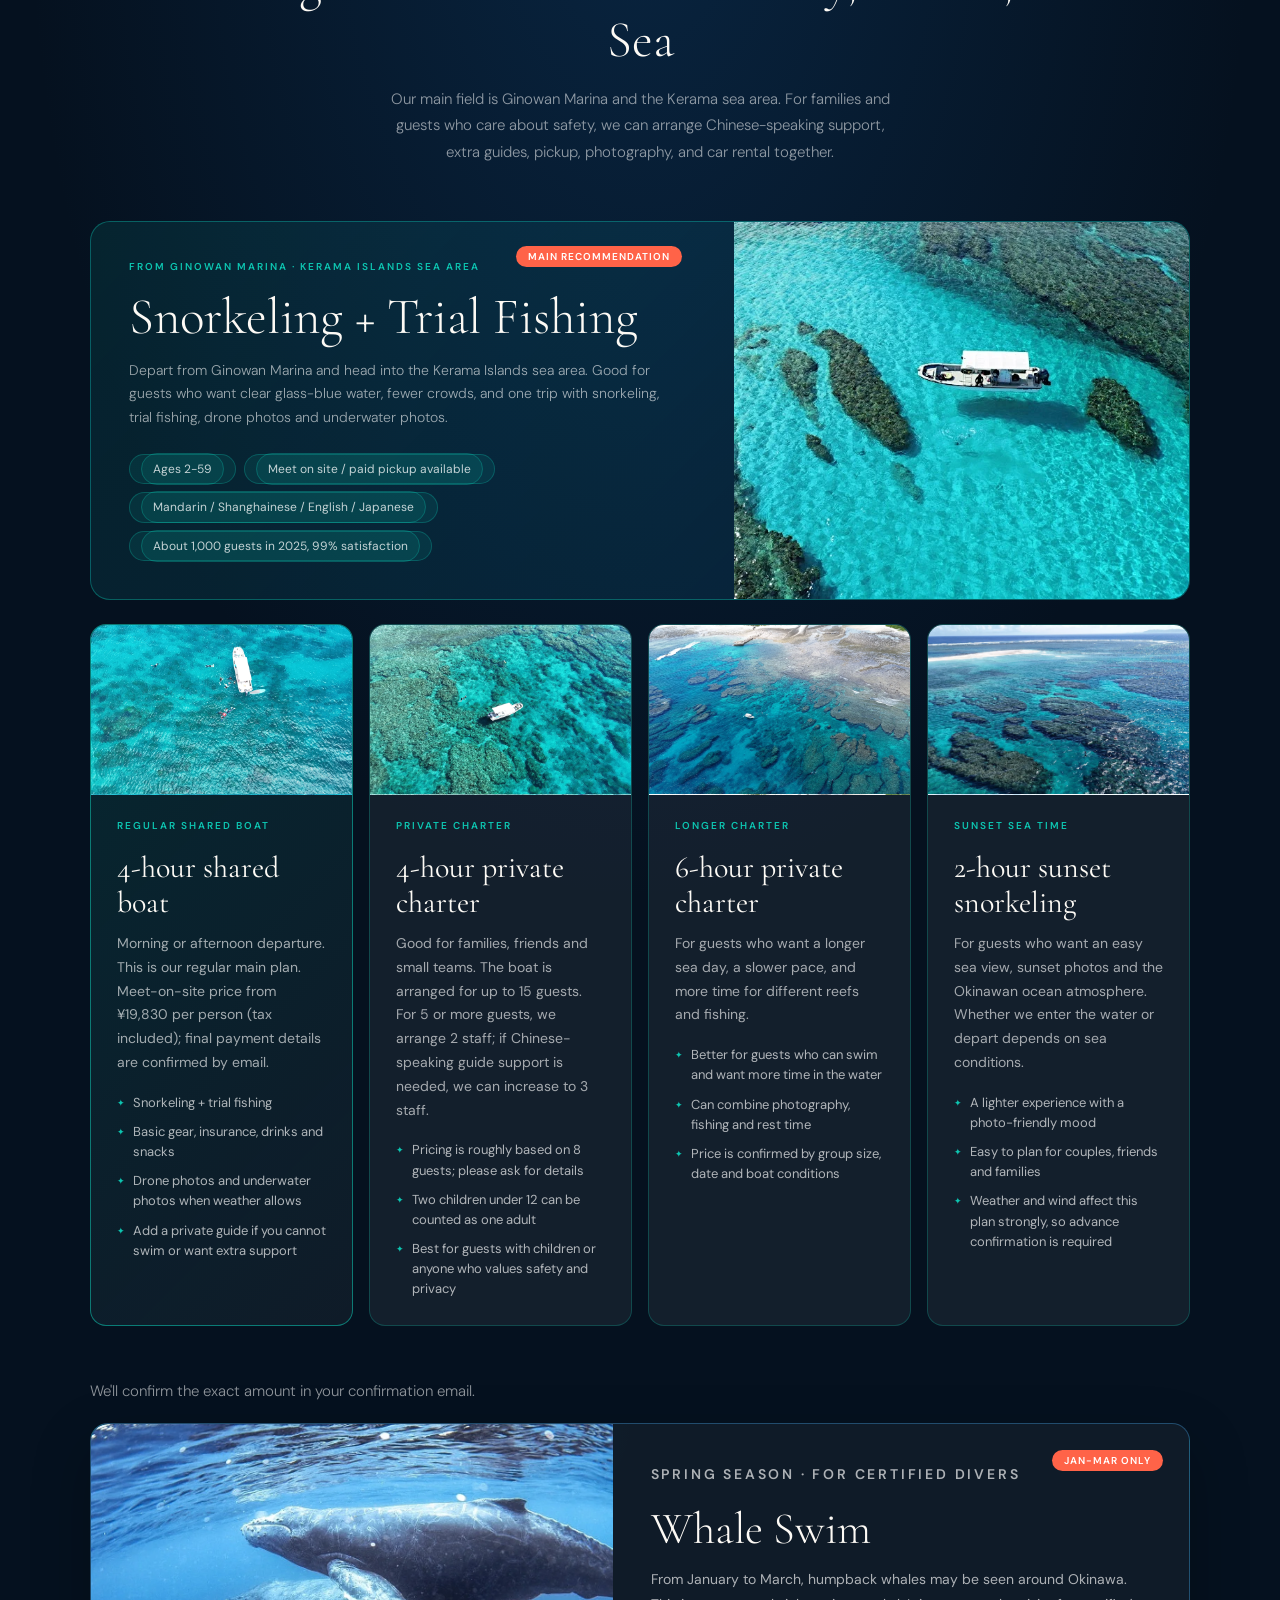
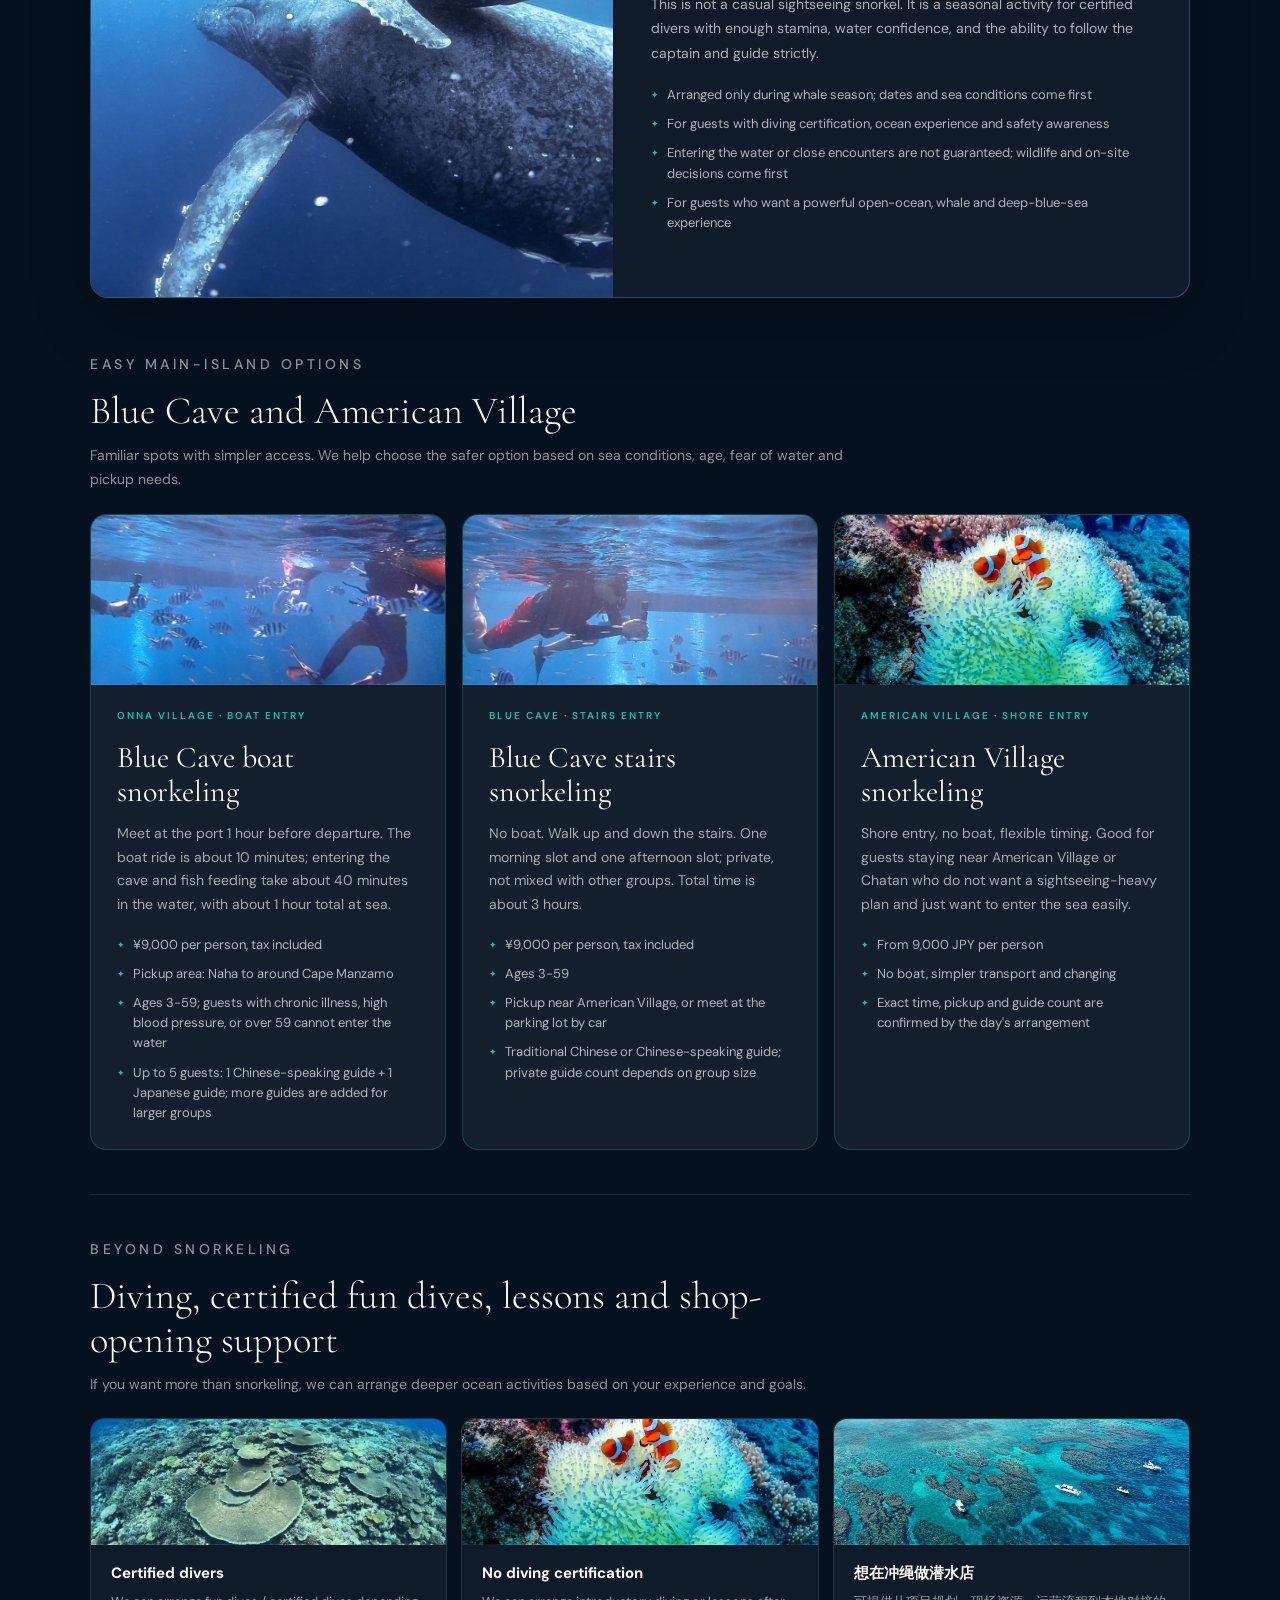
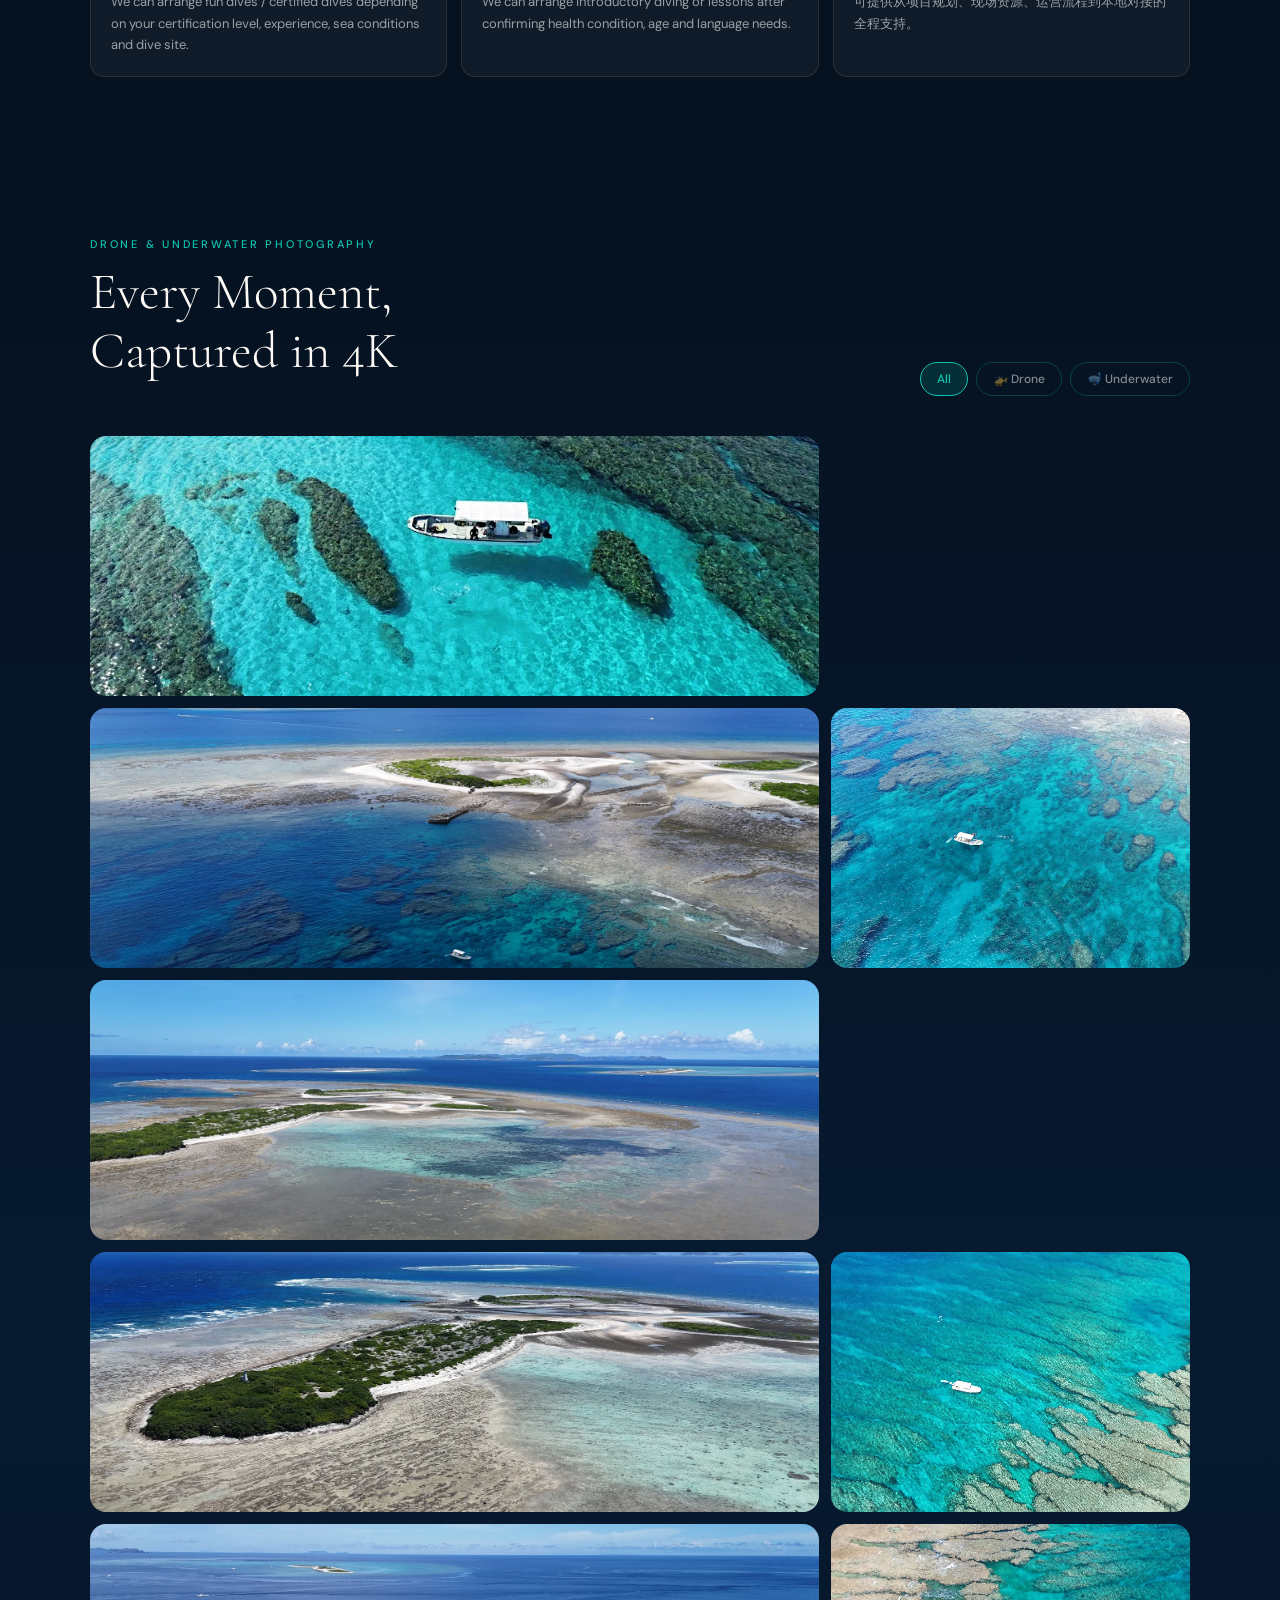
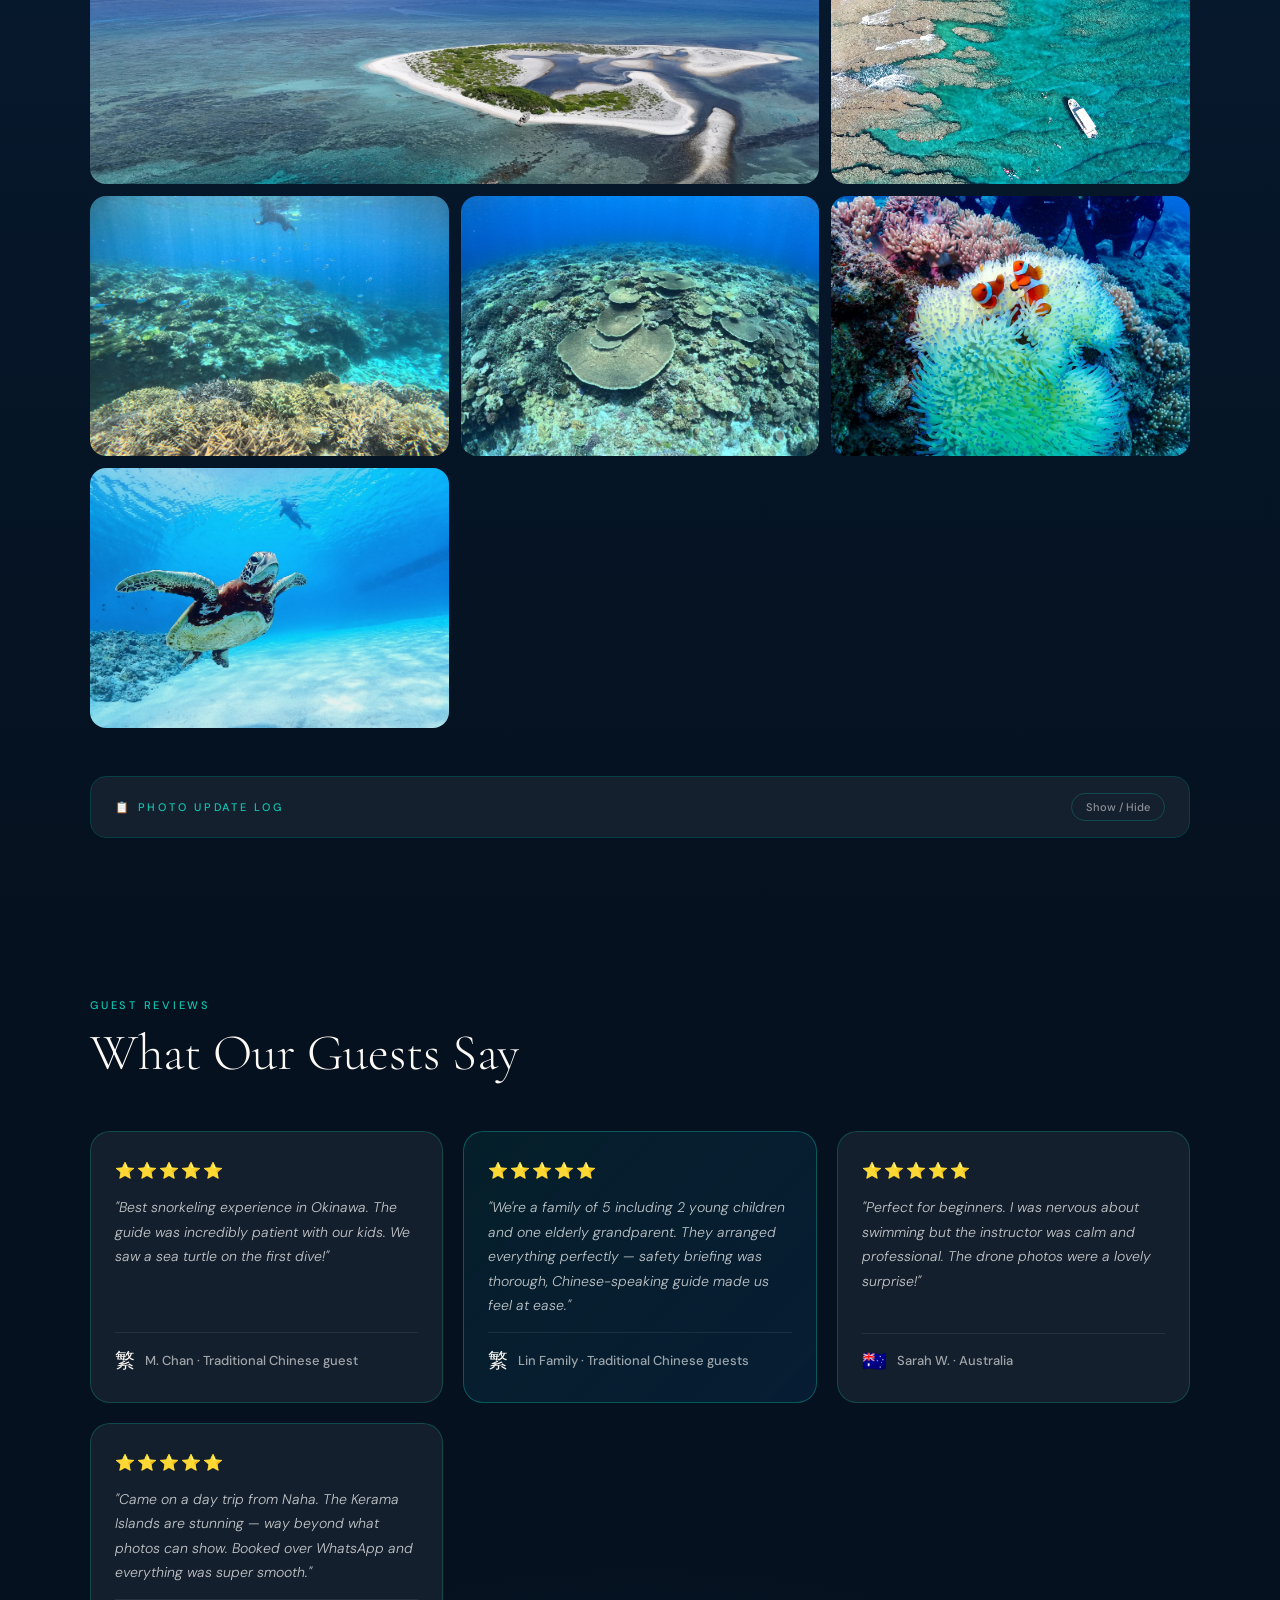
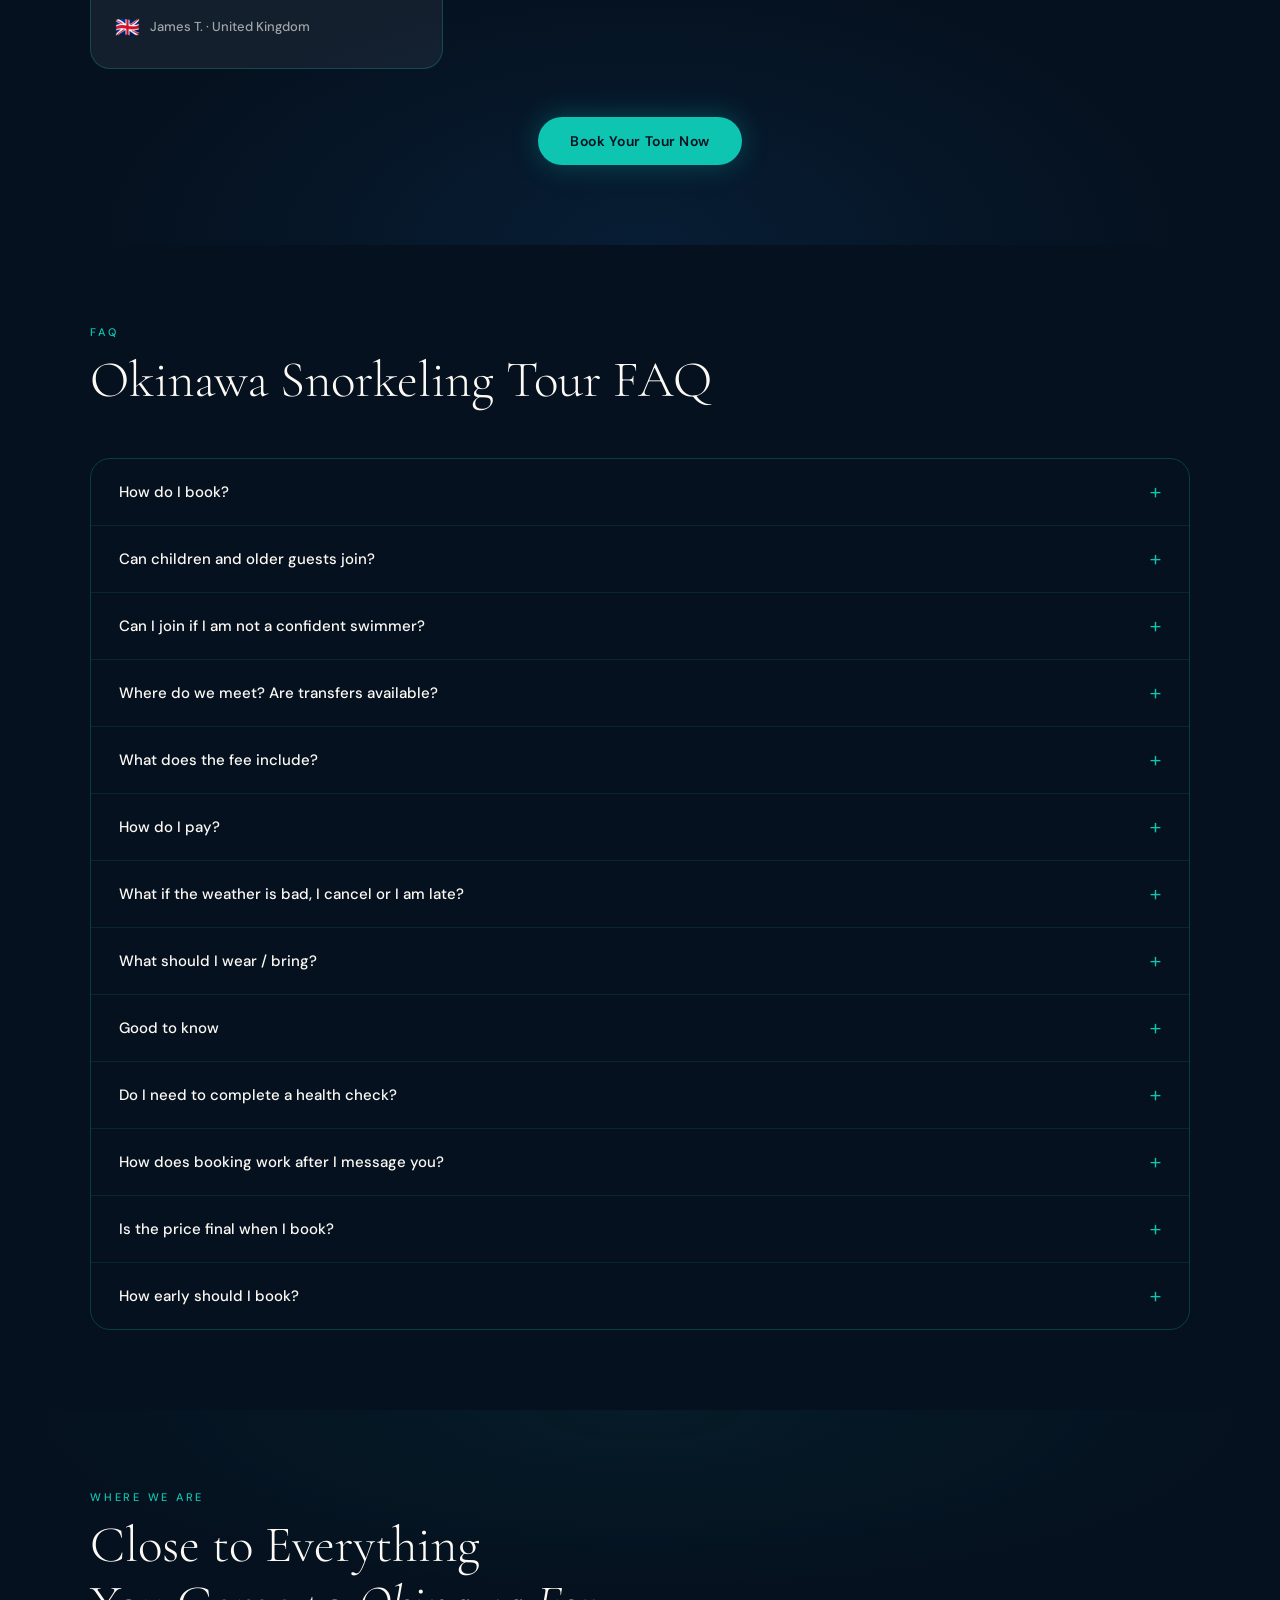
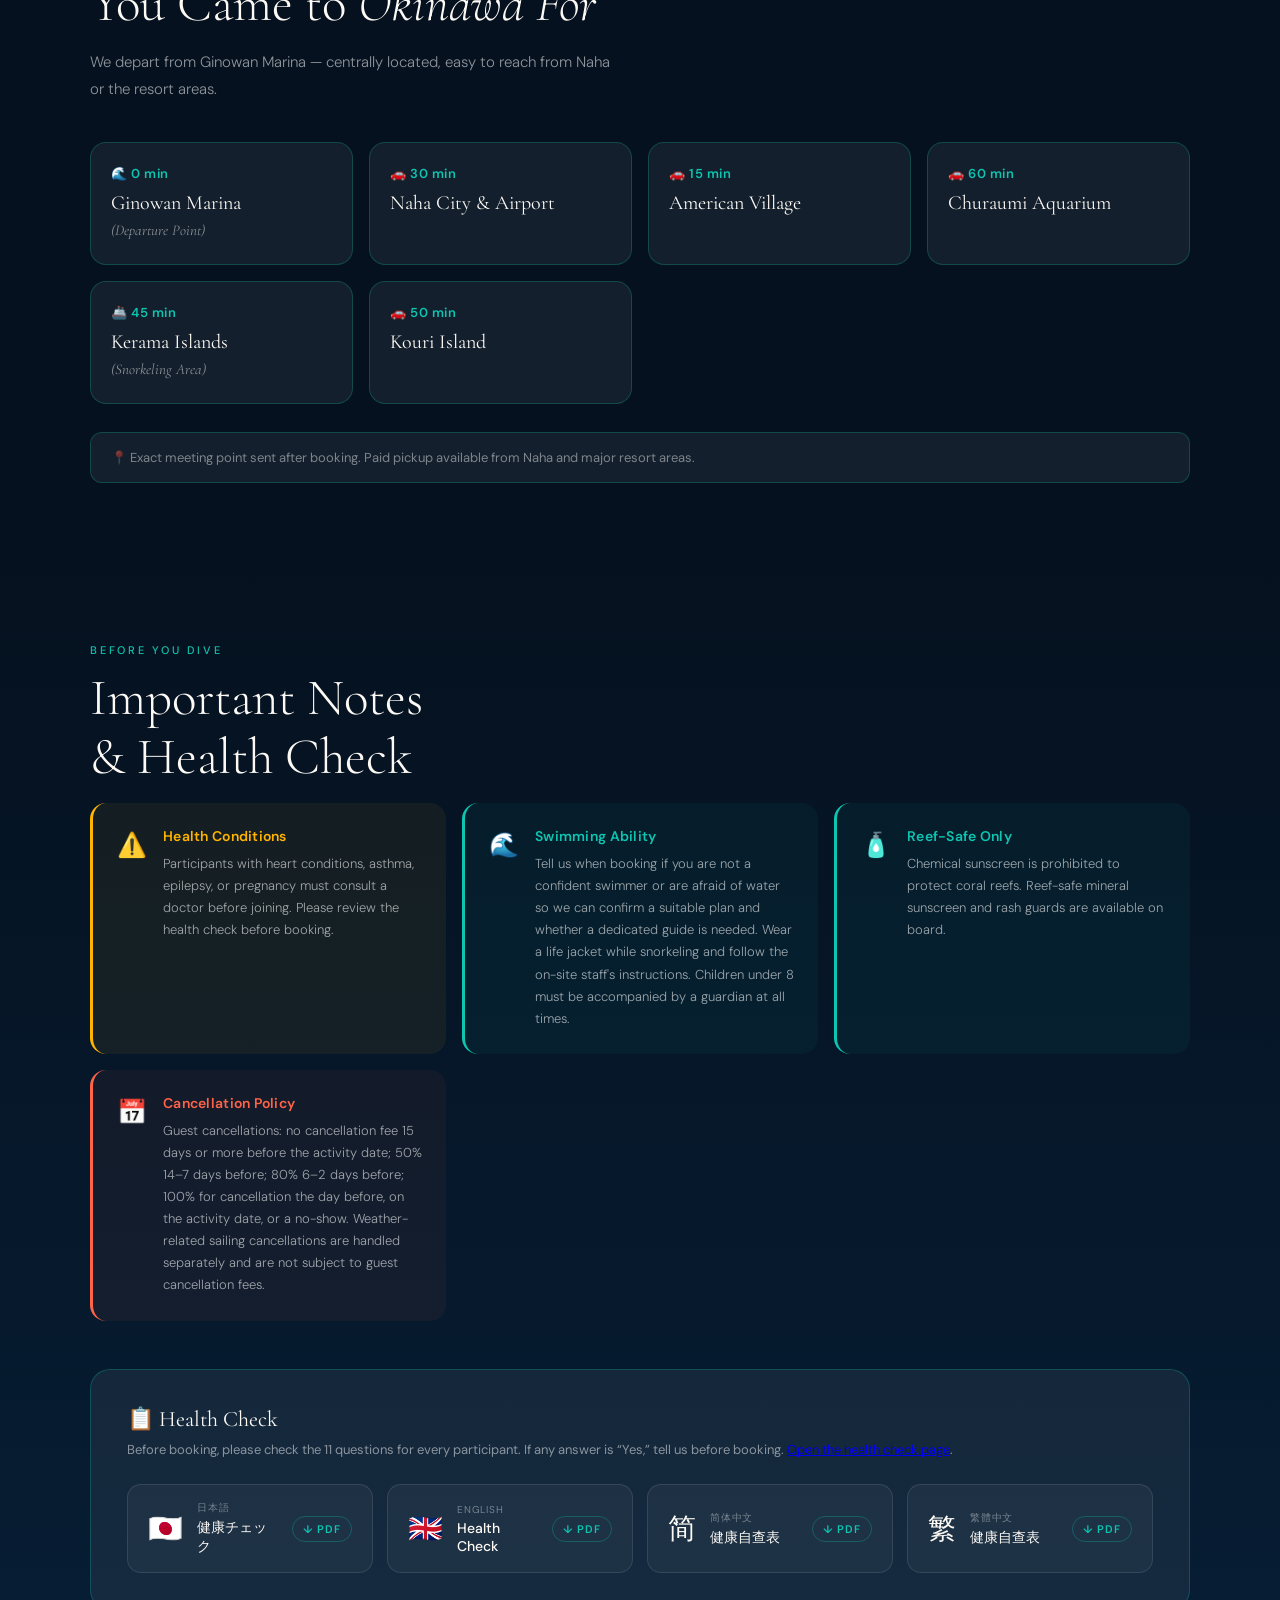
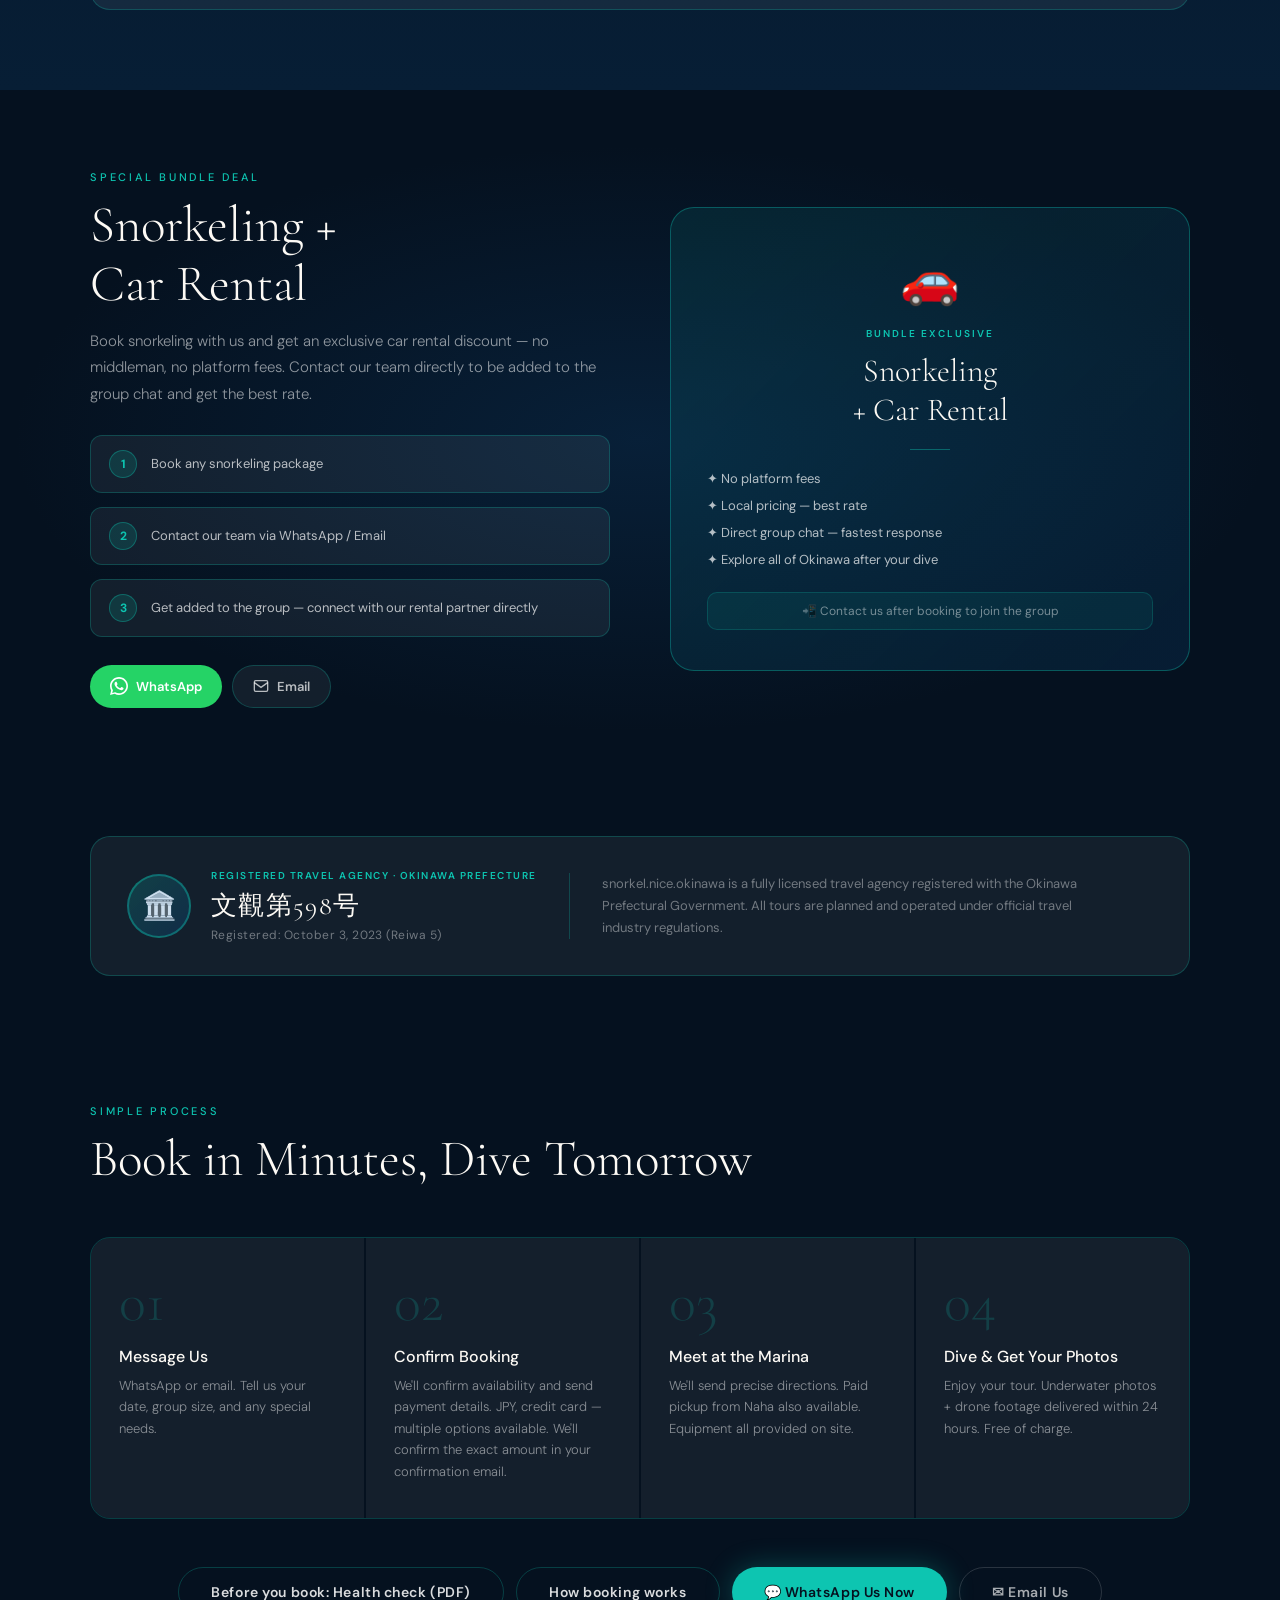
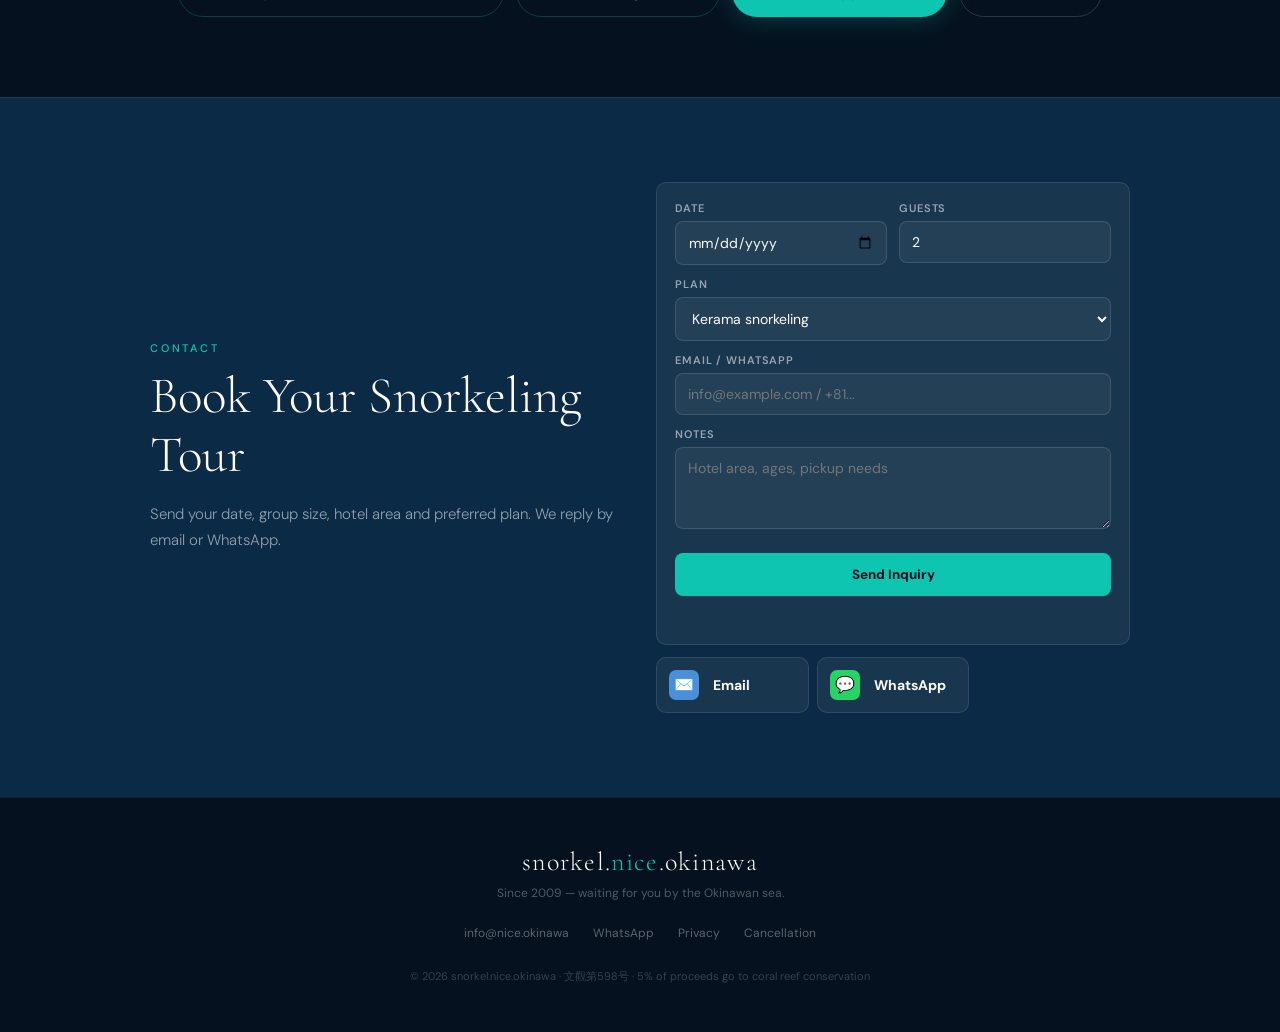
==== commit 5b9a9a40: "content: synchronize approved FAQ in six languages" ====
--- a/index.html
+++ b/index.html
@@ -104,11 +104,18 @@
         "@type": "ContactPoint",
         "contactType": "reservations",
         "email": "info@nice.okinawa",
-        "availableLanguage": ["English", "Chinese", "Japanese"]
+        "availableLanguage": [
+          "English",
+          "Chinese",
+          "Japanese"
+        ]
       }
     },
     {
-      "@type": ["TravelAgency", "LocalBusiness"],
+      "@type": [
+        "TravelAgency",
+        "LocalBusiness"
+      ],
       "@id": "https://snorkel.nice.okinawa/#business",
       "name": "Snorkel Nice Okinawa",
       "url": "https://snorkel.nice.okinawa/",
@@ -125,7 +132,11 @@
         "@type": "ContactPoint",
         "contactType": "reservations",
         "email": "info@nice.okinawa",
-        "availableLanguage": ["English", "Chinese", "Japanese"]
+        "availableLanguage": [
+          "English",
+          "Chinese",
+          "Japanese"
+        ]
       },
       "hasOfferCatalog": {
         "@type": "OfferCatalog",
@@ -147,109 +158,821 @@
     {
       "@type": "FAQPage",
       "@id": "https://snorkel.nice.okinawa/#faq",
+      "inLanguage": "en",
       "mainEntity": [
         {
           "@type": "Question",
-          "name": "What's included?",
-          "acceptedAnswer": {
-            "@type": "Answer",
-            "text": "Basic snorkeling gear (mask, prescription lenses available in approximate strengths, snorkel, fins, and a life jacket worn at all times), underwater photos taken by our staff, trial fishing with one bait set, and insurance. Drone photos and video are a free bonus when weather allows (no rain, wind under 5 m/s). Boat is shared (max 12 guests), with an English-speaking Japanese captain and staff."
-          }
-        },
-        {
-          "@type": "Question",
-          "name": "Price",
-          "acceptedAnswer": {
-            "@type": "Answer",
-            "text": "Tours start from ¥19,830 per person, tax included. The standard package includes basic snorkeling gear, insurance, underwater photos, trial fishing, and drone photos/video (weather permitting). The final price depends on your options: hotel pickup, a private guide, and add-ons. We also offer discounts when you combine multiple activities. Contact us for a quote at info@nice.okinawa."
-          }
-        },
-        {
-          "@type": "Question",
-          "name": "Meeting point & schedule",
-          "acceptedAnswer": {
-            "@type": "Answer",
-            "text": "We meet at Ginowan Marina at 8:00 AM (departure 8:15, back around 12:30). The boat ride to the islands takes about 30–40 minutes, and you'll spend around two hours in the water with regular breaks on board. Total tour time is about 4 hours. Hot showers are available at the marina (300 yen). Exact timing is confirmed the evening before (around 6 PM) depending on sea conditions."
-          }
-        },
-        {
-          "@type": "Question",
-          "name": "Age & health requirements",
-          "acceptedAnswer": {
-            "@type": "Answer",
-            "text": "Ages 2–69 may enter the water. Guests aged 70 and above are welcome to join the tour and enjoy the trip from the boat. All participants should be in good health: those who are pregnant, or who have conditions such as high blood pressure or diabetes requiring daily medication, cannot join. Everyone completes a standard medical questionnaire and signs a confirmation form on the day (guardians sign for minors)."
-          }
-        },
-        {
-          "@type": "Question",
-          "name": "I can't swim — can I join?",
-          "acceptedAnswer": {
-            "@type": "Answer",
-            "text": "Yes — non-swimmers are welcome as long as you're comfortable in the water. Life jackets are worn at all times, and our staff stays close by."
-          }
-        },
-        {
-          "@type": "Question",
+          "inLanguage": "en",
+          "name": "How do I book?",
+          "acceptedAnswer": {
+            "@type": "Answer",
+            "inLanguage": "en",
+            "text": "Tell us your preferred date, group size, each participant's age, accommodation area, swimming experience, and whether you need transfers. After checking availability, we will explain the itinerary, fees, meeting point and booking steps in a confirmation email."
+          }
+        },
+        {
+          "@type": "Question",
+          "inLanguage": "en",
+          "name": "Can children and older guests join?",
+          "acceptedAnswer": {
+            "@type": "Answer",
+            "inLanguage": "en",
+            "text": "The standard Kerama snorkeling tour is for ages 2–59. Guests aged 60–69 should consult us in advance; arrangements are made after confirmation. Other products have their own conditions. Participants must also meet the health requirements of the relevant trip and complete the health self-check before joining. All participants should be in good health: those who are pregnant, or who have conditions such as high blood pressure or diabetes requiring daily medication, cannot join. Everyone completes a standard medical questionnaire and signs a confirmation form on the day (guardians sign for minors)."
+          }
+        },
+        {
+          "@type": "Question",
+          "inLanguage": "en",
+          "name": "Can I join if I am not a confident swimmer?",
+          "acceptedAnswer": {
+            "@type": "Answer",
+            "inLanguage": "en",
+            "text": "Tell us when booking if you are not a confident swimmer or are afraid of water so we can confirm a suitable plan and whether a dedicated guide is needed. Wear a life jacket while snorkeling and follow the on-site staff's instructions."
+          }
+        },
+        {
+          "@type": "Question",
+          "inLanguage": "en",
+          "name": "Where do we meet? Are transfers available?",
+          "acceptedAnswer": {
+            "@type": "Answer",
+            "inLanguage": "en",
+            "text": "Meeting points and times vary by plan; arrive as stated in the confirmation email. Request transfers in advance. The service area, feasibility and other details of services that include transfers must be confirmed separately. Do not go to the port or at the time stated for a different plan."
+          }
+        },
+        {
+          "@type": "Question",
+          "inLanguage": "en",
+          "name": "What does the fee include?",
+          "acceptedAnswer": {
+            "@type": "Answer",
+            "inLanguage": "en",
+            "text": "Equipment, photos, transfers, dedicated guides and other items are explained separately for the chosen plan. We will list the total amount and optional extras when confirming the booking. Charter quotes depend on the date and group size."
+          }
+        },
+        {
+          "@type": "Question",
+          "inLanguage": "en",
+          "name": "How do I pay?",
+          "acceptedAnswer": {
+            "@type": "Answer",
+            "inLanguage": "en",
+            "text": "The final amount and payment method are as stated in the confirmation email. If a card preauthorization is used, it temporarily holds available funds and does not mean the tour fee has been paid. Actual payment and the release of the authorization will be explained when booking."
+          }
+        },
+        {
+          "@type": "Question",
+          "inLanguage": "en",
+          "name": "What if the weather is bad, I cancel or I am late?",
+          "acceptedAnswer": {
+            "@type": "Answer",
+            "inLanguage": "en",
+            "text": "The captain decides whether to sail based on weather and sea conditions. If the trip cannot run, we will contact you to confirm rescheduling or refund arrangements. Contact us early for a personal cancellation, date change or possible late arrival. Boats are not guaranteed to wait; the relevant plan's terms apply. Guest cancellations: no cancellation fee 15 days or more before the activity date; 50% 14–7 days before; 80% 6–2 days before; 100% for cancellation the day before, on the activity date, or a no-show. Weather-related sailing cancellations are handled separately and are not subject to guest cancellation fees."
+          }
+        },
+        {
+          "@type": "Question",
+          "inLanguage": "en",
           "name": "What should I wear / bring?",
           "acceptedAnswer": {
             "@type": "Answer",
+            "inLanguage": "en",
             "text": "In summer (July–October) a long-sleeve rash guard is enough — no wetsuit needed. We recommend rash-guard style swimwear for sun and scrape protection. Bring: drinks/snacks, seasickness medication (take before departure), swimwear worn under your clothes, a towel, and sandals that are easy to slip on and off."
           }
         },
         {
           "@type": "Question",
-          "name": "Weather cancellation & refunds",
-          "acceptedAnswer": {
-            "@type": "Answer",
-            "text": "Safety first: the captain decides whether we sail. If the sea or weather makes the tour impossible (typhoon etc.), you can reschedule or receive a full refund. Cancellation by the guest: 14+ days before — full refund; 13–10 days — 50% fee; 9–6 days — 80% fee; within 5 days — no refund. Personal illness (e.g. a cold or upset stomach) is not covered by the weather policy. Visa refusal: full refund."
-          }
-        },
-        {
-          "@type": "Question",
+          "inLanguage": "en",
           "name": "Good to know",
           "acceptedAnswer": {
             "@type": "Answer",
+            "inLanguage": "en",
             "text": "No alcohol the night before (guests smelling of alcohol cannot board, without refund). No smoking or drinking on board. Please use reef-friendly waterproof sunscreen (no sunscreen mud). Keep luggage minimal; valuables are your own responsibility. Please be on time — the boat cannot wait."
           }
         },
         {
           "@type": "Question",
-          "name": "How to book",
-          "acceptedAnswer": {
-            "@type": "Answer",
-            "text": "Email us at info@nice.okinawa with your preferred date, number of participants, names, ages, and shoe sizes (plus glasses prescription if you need corrective lenses). Your booking is confirmed once payment is arranged and you receive our confirmation email."
-          }
-        },
-        {
-          "@type": "Question",
+          "inLanguage": "en",
           "name": "Do I need to complete a health check?",
           "acceptedAnswer": {
             "@type": "Answer",
+            "inLanguage": "en",
             "text": "Yes. Please review the snorkeling health check before booking. If any answer is YES, tell us before booking so we can confirm with the captain."
           }
         },
         {
           "@type": "Question",
+          "inLanguage": "en",
           "name": "How does booking work after I message you?",
           "acceptedAnswer": {
             "@type": "Answer",
+            "inLanguage": "en",
             "text": "See the step-by-step booking guide: https://snorkel.nice.okinawa/how-booking-works/"
           }
         },
         {
           "@type": "Question",
+          "inLanguage": "en",
           "name": "Is the price final when I book?",
           "acceptedAnswer": {
             "@type": "Answer",
+            "inLanguage": "en",
             "text": "We'll confirm the exact amount in your confirmation email."
           }
         },
         {
           "@type": "Question",
+          "inLanguage": "en",
           "name": "How early should I book?",
           "acceptedAnswer": {
             "@type": "Answer",
-            "text": "1–2 weeks ahead for the Kerama / Chibishi boat, 3–7 days for the Blue Cave; weekdays outside peak season often have space on shorter notice. Read more: When to book — the earlier, the better (https://activity.nice.okinawa/en/when-to-book/)."
+            "inLanguage": "en",
+            "text": "1–2 weeks ahead for the Kerama / Chibishi boat, 3–7 days for the Blue Cave; weekdays outside peak season often have space on shorter notice. Read more: When to book — the earlier, the better."
+          }
+        }
+      ]
+    },
+    {
+      "@type": "FAQPage",
+      "@id": "https://snorkel.nice.okinawa/#faq-zh-Hans",
+      "inLanguage": "zh-Hans",
+      "mainEntity": [
+        {
+          "@type": "Question",
+          "inLanguage": "zh-Hans",
+          "name": "怎么预约？",
+          "acceptedAnswer": {
+            "@type": "Answer",
+            "inLanguage": "zh-Hans",
+            "text": "请告知希望日期、人数、每位参加者的年龄、住宿区域、游泳经验，以及是否需要接送。我们核对空位后，会通过确认邮件说明行程、费用、集合地点和预约手续。"
+          }
+        },
+        {
+          "@type": "Question",
+          "inLanguage": "zh-Hans",
+          "name": "儿童和较年长的客人可以参加吗？",
+          "acceptedAnswer": {
+            "@type": "Answer",
+            "inLanguage": "zh-Hans",
+            "text": "庆良间常规浮潜适用年龄为2–59岁；60–69岁请提前咨询，确认后再安排。其他商品按各自条件。参加前还需符合对应行程的健康条件，并完成健康自查。 所有参加者需健康状况良好；孕妇，或高血压、糖尿病等需要每日服药者不可参加。当天需填写标准健康问卷并签署确认书，未成年人由监护人签署。"
+          }
+        },
+        {
+          "@type": "Question",
+          "inLanguage": "zh-Hans",
+          "name": "不太会游泳，也可以参加吗？",
+          "acceptedAnswer": {
+            "@type": "Answer",
+            "inLanguage": "zh-Hans",
+            "text": "不太会游泳或怕水，请在预约时说明，以便确认合适方案及是否需要专属向导。浮潜时需穿着救生衣，并遵守现场工作人员的安排。"
+          }
+        },
+        {
+          "@type": "Question",
+          "inLanguage": "zh-Hans",
+          "name": "在哪里集合？有接送吗？",
+          "acceptedAnswer": {
+            "@type": "Answer",
+            "inLanguage": "zh-Hans",
+            "text": "不同方案的集合地点和时间不同，请按确认邮件到场。需要接送请提前提出，含接送的服务范围和可行性等请单独确认；不要直接按照其他方案的港口或时间前往。"
+          }
+        },
+        {
+          "@type": "Question",
+          "inLanguage": "zh-Hans",
+          "name": "费用包含什么？",
+          "acceptedAnswer": {
+            "@type": "Answer",
+            "inLanguage": "zh-Hans",
+            "text": "装备、照片、接送、专属向导及其他项目，按所选方案分别说明。我们会在预约确认时列明总额及选购项目；包船需按日期和人数报价。"
+          }
+        },
+        {
+          "@type": "Question",
+          "inLanguage": "zh-Hans",
+          "name": "怎么付款？",
+          "acceptedAnswer": {
+            "@type": "Answer",
+            "inLanguage": "zh-Hans",
+            "text": "最终金额及付款方式以确认邮件为准。如采用卡片预授权，它只是暂时冻结额度，不代表团费已经支付。实际付款和授权解除安排会在预约时说明。"
+          }
+        },
+        {
+          "@type": "Question",
+          "inLanguage": "zh-Hans",
+          "name": "天气不好、取消或迟到怎么办？",
+          "acceptedAnswer": {
+            "@type": "Answer",
+            "inLanguage": "zh-Hans",
+            "text": "是否出航由船长根据天气和海况决定；无法进行时，我们会联系确认改期或退款安排。个人取消、改期或可能迟到，请尽早联系。船只不保证能够等待，具体处理按对应方案条款执行。 个人取消：活动日 15 天前及更早取消不收取消费；活动日前 14–7 天 50%；6–2 天 80%；前一天、当天取消或未到场 100%。天气停航单独处理，不套用个人取消收费。"
+          }
+        },
+        {
+          "@type": "Question",
+          "inLanguage": "zh-Hans",
+          "name": "穿什么、带什么？",
+          "acceptedAnswer": {
+            "@type": "Answer",
+            "inLanguage": "zh-Hans",
+            "text": "夏季（7–10 月）长袖防晒泳衣即可，不需要防寒衣。建议穿防晒泳衣，防晒也能减少擦伤。请带饮料/零食、晕船药（出发前服用）、提前穿在衣服里的泳衣、毛巾，以及方便穿脱的凉鞋。"
+          }
+        },
+        {
+          "@type": "Question",
+          "inLanguage": "zh-Hans",
+          "name": "参加前须知",
+          "acceptedAnswer": {
+            "@type": "Answer",
+            "inLanguage": "zh-Hans",
+            "text": "前一晚请勿饮酒；如身上有酒味，将无法登船且不退款。船上禁止吸烟、饮酒。请使用对珊瑚友好的防水防晒（不要使用防晒泥）。行李尽量精简，贵重物品自行负责。请准时到达，船无法等待迟到者。"
+          }
+        },
+        {
+          "@type": "Question",
+          "inLanguage": "zh-Hans",
+          "name": "需要完成健康自查吗？",
+          "acceptedAnswer": {
+            "@type": "Answer",
+            "inLanguage": "zh-Hans",
+            "text": "需要。请在预订前查看 浮潜健康自查表。如任何一项为「是」，请在预订前告诉我们，我们会转船长确认。"
+          }
+        },
+        {
+          "@type": "Question",
+          "inLanguage": "zh-Hans",
+          "name": "发消息后预约流程怎么走？",
+          "acceptedAnswer": {
+            "@type": "Answer",
+            "inLanguage": "zh-Hans",
+            "text": "请看逐步预约说明：https://snorkel.nice.okinawa/how-booking-works/"
+          }
+        },
+        {
+          "@type": "Question",
+          "inLanguage": "zh-Hans",
+          "name": "预订时价格是否最终确定？",
+          "acceptedAnswer": {
+            "@type": "Answer",
+            "inLanguage": "zh-Hans",
+            "text": "最终金额以确认邮件为准。"
+          }
+        },
+        {
+          "@type": "Question",
+          "inLanguage": "zh-Hans",
+          "name": "我应该提前多久预订？",
+          "acceptedAnswer": {
+            "@type": "Answer",
+            "inLanguage": "zh-Hans",
+            "text": "庆良间 / Chibishi 坐船行程建议提前 1–2 周，青洞建议提前 3–7 天；淡季平日有时临近日期也还有空位。更多说明：什么时候预订：越早越好。"
+          }
+        }
+      ]
+    },
+    {
+      "@type": "FAQPage",
+      "@id": "https://snorkel.nice.okinawa/#faq-zh-Hant",
+      "inLanguage": "zh-Hant",
+      "mainEntity": [
+        {
+          "@type": "Question",
+          "inLanguage": "zh-Hant",
+          "name": "怎麼預約？",
+          "acceptedAnswer": {
+            "@type": "Answer",
+            "inLanguage": "zh-Hant",
+            "text": "請告知希望日期、人數、每位參加者的年齡、住宿區域、游泳經驗，以及是否需要接送。我們核對空位後，會透過確認郵件說明行程、費用、集合地點和預約手續。"
+          }
+        },
+        {
+          "@type": "Question",
+          "inLanguage": "zh-Hant",
+          "name": "兒童和較年長的客人可以參加嗎？",
+          "acceptedAnswer": {
+            "@type": "Answer",
+            "inLanguage": "zh-Hant",
+            "text": "慶良間常規浮潛適用年齡為2–59歲；60–69歲請提前諮詢，確認後再安排。其他商品按各自條件。參加前還需符合對應行程的健康條件，並完成健康自查。 所有參加者需健康狀況良好；孕婦，或高血壓、糖尿病等需要每日服藥者不可參加。當天需填寫標準健康問卷並簽署確認書，未成年人由監護人簽署。"
+          }
+        },
+        {
+          "@type": "Question",
+          "inLanguage": "zh-Hant",
+          "name": "不太會游泳，也可以參加嗎？",
+          "acceptedAnswer": {
+            "@type": "Answer",
+            "inLanguage": "zh-Hant",
+            "text": "不太會游泳或怕水，請在預約時說明，以便確認合適方案及是否需要專屬嚮導。浮潛時需穿著救生衣，並遵守現場工作人員的安排。"
+          }
+        },
+        {
+          "@type": "Question",
+          "inLanguage": "zh-Hant",
+          "name": "在哪裡集合？有接送嗎？",
+          "acceptedAnswer": {
+            "@type": "Answer",
+            "inLanguage": "zh-Hant",
+            "text": "不同方案的集合地點和時間不同，請按確認郵件到場。需要接送請提前提出，含接送的服務範圍和可行性等請單獨確認；不要直接按照其他方案的港口或時間前往。"
+          }
+        },
+        {
+          "@type": "Question",
+          "inLanguage": "zh-Hant",
+          "name": "費用包含什麼？",
+          "acceptedAnswer": {
+            "@type": "Answer",
+            "inLanguage": "zh-Hant",
+            "text": "裝備、照片、接送、專屬嚮導及其他項目，按所選方案分別說明。我們會在預約確認時列明總額及選購項目；包船需按日期和人數報價。"
+          }
+        },
+        {
+          "@type": "Question",
+          "inLanguage": "zh-Hant",
+          "name": "怎麼付款？",
+          "acceptedAnswer": {
+            "@type": "Answer",
+            "inLanguage": "zh-Hant",
+            "text": "最終金額及付款方式以確認郵件為準。如採用卡片預授權，它只是暫時凍結額度，不代表團費已經支付。實際付款和授權解除安排會在預約時說明。"
+          }
+        },
+        {
+          "@type": "Question",
+          "inLanguage": "zh-Hant",
+          "name": "天氣不好、取消或遲到怎麼辦？",
+          "acceptedAnswer": {
+            "@type": "Answer",
+            "inLanguage": "zh-Hant",
+            "text": "是否出航由船長根據天氣和海況決定；無法進行時，我們會聯絡確認改期或退款安排。個人取消、改期或可能遲到，請儘早聯絡。船隻不保證能夠等待，具體處理按對應方案條款執行。 個人取消：活動日 15 天前及更早取消不收取消費；活動日前 14–7 天 50%；6–2 天 80%；前一天、當天取消或未到場 100%。天氣停航單獨處理，不套用個人取消收費。"
+          }
+        },
+        {
+          "@type": "Question",
+          "inLanguage": "zh-Hant",
+          "name": "穿什麼、帶什麼？",
+          "acceptedAnswer": {
+            "@type": "Answer",
+            "inLanguage": "zh-Hant",
+            "text": "夏季（7–10 月）長袖防曬泳衣即可，不需要防寒衣。建議穿防曬泳衣，防曬也能減少擦傷。請帶飲料/零食、暈船藥（出發前服用）、提前穿在衣服裡的泳衣、毛巾，以及方便穿脫的涼鞋。"
+          }
+        },
+        {
+          "@type": "Question",
+          "inLanguage": "zh-Hant",
+          "name": "參加前須知",
+          "acceptedAnswer": {
+            "@type": "Answer",
+            "inLanguage": "zh-Hant",
+            "text": "前一晚請勿飲酒；如身上有酒味，將無法登船且不退款。船上禁止吸菸、飲酒。請使用對珊瑚友善的防水防曬（不要使用防曬泥）。行李盡量精簡，貴重物品自行負責。請準時到達，船無法等待遲到者。"
+          }
+        },
+        {
+          "@type": "Question",
+          "inLanguage": "zh-Hant",
+          "name": "需要完成健康自查嗎？",
+          "acceptedAnswer": {
+            "@type": "Answer",
+            "inLanguage": "zh-Hant",
+            "text": "需要。請在預訂前查看 浮潛健康自查表。如任何一項為「是」，請在預訂前告訴我們，我們會轉船長確認。"
+          }
+        },
+        {
+          "@type": "Question",
+          "inLanguage": "zh-Hant",
+          "name": "發訊息後預約流程怎麼走？",
+          "acceptedAnswer": {
+            "@type": "Answer",
+            "inLanguage": "zh-Hant",
+            "text": "請看逐步預約說明：https://snorkel.nice.okinawa/how-booking-works/"
+          }
+        },
+        {
+          "@type": "Question",
+          "inLanguage": "zh-Hant",
+          "name": "預訂時價格是否最終確定？",
+          "acceptedAnswer": {
+            "@type": "Answer",
+            "inLanguage": "zh-Hant",
+            "text": "最終金額以確認郵件為準。"
+          }
+        },
+        {
+          "@type": "Question",
+          "inLanguage": "zh-Hant",
+          "name": "我應該提前多久預訂？",
+          "acceptedAnswer": {
+            "@type": "Answer",
+            "inLanguage": "zh-Hant",
+            "text": "慶良間 / Chibishi 坐船行程建議提前 1–2 週，青洞建議提前 3–7 天；淡季平日有時臨近日期也還有空位。更多說明：什麼時候預訂：越早越好。"
+          }
+        }
+      ]
+    },
+    {
+      "@type": "FAQPage",
+      "@id": "https://snorkel.nice.okinawa/#faq-ja",
+      "inLanguage": "ja",
+      "mainEntity": [
+        {
+          "@type": "Question",
+          "inLanguage": "ja",
+          "name": "予約方法は？",
+          "acceptedAnswer": {
+            "@type": "Answer",
+            "inLanguage": "ja",
+            "text": "希望日、人数、参加者全員の年齢、宿泊エリア、泳ぎの経験、送迎の要否をお知らせください。空きを確認後、行程、料金、集合場所、予約手続きを確認メールでご案内します。"
+          }
+        },
+        {
+          "@type": "Question",
+          "inLanguage": "ja",
+          "name": "子どもや年配の方も参加できますか？",
+          "acceptedAnswer": {
+            "@type": "Answer",
+            "inLanguage": "ja",
+            "text": "慶良間の通常シュノーケリングは2〜59歳が対象です。60〜69歳の方は事前にご相談ください。確認後に手配します。他の商品はそれぞれの条件に従います。参加前に該当行程の健康条件を満たし、健康セルフチェックを完了する必要があります。 参加者は健康状態が良好である必要があります。妊娠中の方、また高血圧・糖尿病などで毎日服薬が必要な方は参加できません。当日は標準のメディカルチェックシートと同意書に記入します（未成年は保護者署名）。"
+          }
+        },
+        {
+          "@type": "Question",
+          "inLanguage": "ja",
+          "name": "泳ぎが苦手でも参加できますか？",
+          "acceptedAnswer": {
+            "@type": "Answer",
+            "inLanguage": "ja",
+            "text": "泳ぎが苦手な方や水が怖い方は、適したプランと専属ガイドの必要性を確認するため、予約時にお知らせください。シュノーケリング中はライフジャケットを着用し、現地スタッフの指示に従ってください。"
+          }
+        },
+        {
+          "@type": "Question",
+          "inLanguage": "ja",
+          "name": "集合場所は？送迎はありますか？",
+          "acceptedAnswer": {
+            "@type": "Answer",
+            "inLanguage": "ja",
+            "text": "集合場所と時間はプランによって異なります。確認メールに従ってお越しください。送迎が必要な場合は事前にお申し出ください。送迎を含むサービスの対象範囲や実施可否などは個別にご確認ください。他のプランの港や時間をそのまま使って向かわないでください。"
+          }
+        },
+        {
+          "@type": "Question",
+          "inLanguage": "ja",
+          "name": "料金には何が含まれますか？",
+          "acceptedAnswer": {
+            "@type": "Answer",
+            "inLanguage": "ja",
+            "text": "器材、写真、送迎、専属ガイド、その他の項目は選択したプランに応じて個別にご説明します。予約確認時に総額とオプションを明記します。貸切船は日付と人数に応じてお見積もりします。"
+          }
+        },
+        {
+          "@type": "Question",
+          "inLanguage": "ja",
+          "name": "支払方法は？",
+          "acceptedAnswer": {
+            "@type": "Answer",
+            "inLanguage": "ja",
+            "text": "最終金額と支払方法は確認メールの記載が基準です。カードの事前承認を利用する場合、利用可能枠を一時的に確保するだけで、ツアー代金の支払い済みを意味しません。実際の支払いと承認解除については予約時にご案内します。"
+          }
+        },
+        {
+          "@type": "Question",
+          "inLanguage": "ja",
+          "name": "悪天候、キャンセル、遅刻の場合は？",
+          "acceptedAnswer": {
+            "@type": "Answer",
+            "inLanguage": "ja",
+            "text": "天候と海況に基づき船長が出航の可否を判断します。催行できない場合は、日程変更または返金の対応を確認するためご連絡します。お客様都合のキャンセル、日程変更、遅れそうな場合は早めにご連絡ください。船が待てるとは限りません。該当プランの規定に従って対応します。 お客様都合のキャンセル：活動日の15日前以前はキャンセル料なし、14〜7日前は50%、6〜2日前は80%、前日・当日のキャンセルまたは無断不参加は100%です。天候による欠航は別途対応し、お客様都合のキャンセル料は適用しません。"
+          }
+        },
+        {
+          "@type": "Question",
+          "inLanguage": "ja",
+          "name": "服装と持ち物は？",
+          "acceptedAnswer": {
+            "@type": "Answer",
+            "inLanguage": "ja",
+            "text": "夏（7〜10月）は長袖ラッシュガードで十分で、ウェットスーツは不要です。日焼けと擦り傷対策にラッシュガード型の水着をおすすめします。飲み物/軽食、酔い止め（出発前に服用）、服の下に着た水着、タオル、脱ぎ履きしやすいサンダルをお持ちください。"
+          }
+        },
+        {
+          "@type": "Question",
+          "inLanguage": "ja",
+          "name": "事前に知っておきたいこと",
+          "acceptedAnswer": {
+            "@type": "Answer",
+            "inLanguage": "ja",
+            "text": "前夜の飲酒はお控えください。アルコール臭がある方は乗船できず、返金もありません。船上での喫煙・飲酒は禁止です。リーフに配慮したウォータープルーフ日焼け止めをご使用ください（日焼け止め泥は不可）。荷物は最小限にし、貴重品は自己管理です。船は待てないため、時間厳守でお願いします。"
+          }
+        },
+        {
+          "@type": "Question",
+          "inLanguage": "ja",
+          "name": "健康チェックは必要ですか？",
+          "acceptedAnswer": {
+            "@type": "Answer",
+            "inLanguage": "ja",
+            "text": "はい。予約前に シュノーケリング健康チェック をご確認ください。ひとつでも「はい」の場合は予約前にお知らせください。船長に確認します。"
+          }
+        },
+        {
+          "@type": "Question",
+          "inLanguage": "ja",
+          "name": "連絡後の予約の流れは？",
+          "acceptedAnswer": {
+            "@type": "Answer",
+            "inLanguage": "ja",
+            "text": "予約の流れはこちら：https://snorkel.nice.okinawa/how-booking-works/"
+          }
+        },
+        {
+          "@type": "Question",
+          "inLanguage": "ja",
+          "name": "予約時の料金が最終金額ですか？",
+          "acceptedAnswer": {
+            "@type": "Answer",
+            "inLanguage": "ja",
+            "text": "最終金額は確認メールでご案内します。"
+          }
+        },
+        {
+          "@type": "Question",
+          "inLanguage": "ja",
+          "name": "どのくらい前に予約すればいいですか？",
+          "acceptedAnswer": {
+            "@type": "Answer",
+            "inLanguage": "ja",
+            "text": "慶良間 / チービシのボートツアーは1〜2週間前、青の洞窟は3〜7日前のご予約がおすすめです。繁忙期以外の平日は、直前でも空きがある場合があります。詳しくはこちら：予約はいつ？早いほど確実。"
+          }
+        }
+      ]
+    },
+    {
+      "@type": "FAQPage",
+      "@id": "https://snorkel.nice.okinawa/#faq-ko",
+      "inLanguage": "ko",
+      "mainEntity": [
+        {
+          "@type": "Question",
+          "inLanguage": "ko",
+          "name": "어떻게 예약하나요?",
+          "acceptedAnswer": {
+            "@type": "Answer",
+            "inLanguage": "ko",
+            "text": "희망 날짜, 인원, 참가자별 나이, 숙박 지역, 수영 경험 및 픽업·이동 서비스 필요 여부를 알려 주세요. 자리를 확인한 뒤 확인 이메일로 일정, 요금, 집합 장소 및 예약 절차를 안내합니다."
+          }
+        },
+        {
+          "@type": "Question",
+          "inLanguage": "ko",
+          "name": "어린이와 고령 고객도 참여할 수 있나요?",
+          "acceptedAnswer": {
+            "@type": "Answer",
+            "inLanguage": "ko",
+            "text": "케라마 일반 스노클링은 2–59세가 대상입니다. 60–69세는 미리 문의해 주시고 확인 후 진행합니다. 다른 상품은 각각의 조건에 따릅니다. 참가 전 해당 일정의 건강 조건을 충족하고 건강 자가 점검도 완료해야 합니다. 모든 참가자는 건강 상태가 좋아야 하며, 임신 중이거나 고혈압·당뇨 등 매일 복약이 필요한 경우 참가할 수 없습니다. 당일 표준 건강 문진표와 확인서에 서명합니다(미성년자는 보호자 서명)."
+          }
+        },
+        {
+          "@type": "Question",
+          "inLanguage": "ko",
+          "name": "수영을 잘 못해도 참여할 수 있나요?",
+          "acceptedAnswer": {
+            "@type": "Answer",
+            "inLanguage": "ko",
+            "text": "수영을 잘 못하거나 물을 무서워하면 예약 시 알려 주세요. 적합한 상품과 전담 가이드 필요 여부를 확인하기 위해서입니다. 스노클링 시 구명조끼를 착용하고 현장 직원의 안내를 따라야 합니다."
+          }
+        },
+        {
+          "@type": "Question",
+          "inLanguage": "ko",
+          "name": "어디에서 모이나요? 픽업 서비스가 있나요?",
+          "acceptedAnswer": {
+            "@type": "Answer",
+            "inLanguage": "ko",
+            "text": "집합 장소와 시간은 상품마다 다르므로 확인 이메일에 따라 도착해 주세요. 픽업·이동 서비스가 필요하면 미리 요청해 주세요. 이동이 포함된 서비스의 범위와 가능 여부 등은 별도로 확인해 주세요. 다른 상품의 항구나 시간을 그대로 따라가지 마세요."
+          }
+        },
+        {
+          "@type": "Question",
+          "inLanguage": "ko",
+          "name": "요금에는 무엇이 포함되나요?",
+          "acceptedAnswer": {
+            "@type": "Answer",
+            "inLanguage": "ko",
+            "text": "장비, 사진, 픽업·이동, 전담 가이드 및 기타 항목은 선택한 상품에 따라 각각 안내합니다. 예약 확인 시 총액과 선택 항목을 명시하며 대절선은 날짜와 인원에 따라 견적을 드립니다."
+          }
+        },
+        {
+          "@type": "Question",
+          "inLanguage": "ko",
+          "name": "어떻게 결제하나요?",
+          "acceptedAnswer": {
+            "@type": "Answer",
+            "inLanguage": "ko",
+            "text": "최종 금액과 결제 방법은 확인 이메일을 기준으로 합니다. 카드 사전 승인을 이용하면 한도를 일시적으로 확보할 뿐 투어 요금이 결제되었다는 뜻이 아닙니다. 실제 결제와 승인 해제 일정은 예약 시 안내합니다."
+          }
+        },
+        {
+          "@type": "Question",
+          "inLanguage": "ko",
+          "name": "날씨가 나쁘거나 취소 또는 지각하면 어떻게 하나요?",
+          "acceptedAnswer": {
+            "@type": "Answer",
+            "inLanguage": "ko",
+            "text": "출항 여부는 날씨와 바다 상태에 따라 선장이 결정합니다. 진행할 수 없으면 날짜 변경 또는 환불 사항을 확인하기 위해 연락드립니다. 개인 취소, 날짜 변경 또는 늦을 가능성이 있으면 일찍 연락해 주세요. 선박이 기다릴 수 있다고 보장하지 않으며 해당 상품 약관에 따라 처리합니다. 고객 사정에 따른 취소: 활동일 15일 전 및 그 이전에는 취소 수수료 없음, 14–7일 전 50%, 6–2일 전 80%, 전날·당일 취소 또는 불참은 100%입니다. 날씨로 인한 결항은 별도로 처리하며 고객 취소 수수료를 적용하지 않습니다."
+          }
+        },
+        {
+          "@type": "Question",
+          "inLanguage": "ko",
+          "name": "무엇을 입고 가져가야 하나요?",
+          "acceptedAnswer": {
+            "@type": "Answer",
+            "inLanguage": "ko",
+            "text": "여름(7–10월)에는 긴팔 래시가드면 충분하며 웨트슈트는 필요 없습니다. 햇볕과 긁힘 방지를 위해 래시가드형 수영복을 추천합니다. 음료/간식, 멀미약(출발 전 복용), 옷 안에 미리 입은 수영복, 수건, 신고 벗기 쉬운 샌들을 가져오세요."
+          }
+        },
+        {
+          "@type": "Question",
+          "inLanguage": "ko",
+          "name": "알아두면 좋은 점",
+          "acceptedAnswer": {
+            "@type": "Answer",
+            "inLanguage": "ko",
+            "text": "전날 밤 음주는 삼가 주세요. 술 냄새가 나는 경우 승선할 수 없으며 환불되지 않습니다. 선상 흡연과 음주는 금지입니다. 산호초에 친화적인 방수 선크림을 사용해 주세요(선스크린 머드 불가). 짐은 최소한으로, 귀중품은 본인 책임입니다. 보트는 기다릴 수 없으니 시간을 지켜 주세요."
+          }
+        },
+        {
+          "@type": "Question",
+          "inLanguage": "ko",
+          "name": "건강 체크가 필요한가요?",
+          "acceptedAnswer": {
+            "@type": "Answer",
+            "inLanguage": "ko",
+            "text": "네. 예약 전 스노클링 건강 체크를 확인해 주세요. 하나라도 YES라면 예약 전 알려 주세요. 선장에게 확인합니다."
+          }
+        },
+        {
+          "@type": "Question",
+          "inLanguage": "ko",
+          "name": "메시지를 보낸 뒤 예약은 어떻게 진행되나요?",
+          "acceptedAnswer": {
+            "@type": "Answer",
+            "inLanguage": "ko",
+            "text": "단계별 예약 안내를 확인해 주세요: https://snorkel.nice.okinawa/how-booking-works/"
+          }
+        },
+        {
+          "@type": "Question",
+          "inLanguage": "ko",
+          "name": "예약 시 가격이 최종 금액인가요?",
+          "acceptedAnswer": {
+            "@type": "Answer",
+            "inLanguage": "ko",
+            "text": "정확한 금액은 확인 이메일에서 안내합니다."
+          }
+        },
+        {
+          "@type": "Question",
+          "inLanguage": "ko",
+          "name": "얼마나 미리 예약해야 하나요?",
+          "acceptedAnswer": {
+            "@type": "Answer",
+            "inLanguage": "ko",
+            "text": "케라마 / 치비시 보트 투어는 1–2주 전, 블루 케이브는 3–7일 전 예약을 권장합니다. 성수기가 아닌 평일에는 더 임박해서도 자리가 있는 경우가 있습니다. 자세히 보기: 언제 예약할까: 빠를수록 좋습니다."
+          }
+        }
+      ]
+    },
+    {
+      "@type": "FAQPage",
+      "@id": "https://snorkel.nice.okinawa/#faq-th",
+      "inLanguage": "th",
+      "mainEntity": [
+        {
+          "@type": "Question",
+          "inLanguage": "th",
+          "name": "จองอย่างไร?",
+          "acceptedAnswer": {
+            "@type": "Answer",
+            "inLanguage": "th",
+            "text": "กรุณาแจ้งวันที่ต้องการ จำนวนคน อายุของผู้เข้าร่วมแต่ละคน พื้นที่ที่พัก ประสบการณ์ว่ายน้ำ และต้องการบริการรับส่งหรือไม่ หลังตรวจสอบที่ว่าง เราจะส่งอีเมลยืนยันระบุกำหนดการ ค่าใช้จ่าย จุดนัดพบ และขั้นตอนการจอง"
+          }
+        },
+        {
+          "@type": "Question",
+          "inLanguage": "th",
+          "name": "เด็กและผู้สูงอายุเข้าร่วมได้ไหม?",
+          "acceptedAnswer": {
+            "@type": "Answer",
+            "inLanguage": "th",
+            "text": "ทริปดำน้ำตื้นเคะรามะแบบปกติสำหรับอายุ 2–59 ปี ผู้ที่อายุ 60–69 ปีกรุณาสอบถามล่วงหน้าและจัดทริปหลังได้รับการยืนยัน ผลิตภัณฑ์อื่นใช้เงื่อนไขของแต่ละรายการ ก่อนเข้าร่วมต้องผ่านเงื่อนไขสุขภาพของทริปนั้นและทำแบบตรวจสุขภาพด้วยตนเองให้เสร็จ ผู้เข้าร่วมทุกคนควรมีสุขภาพดี ผู้ตั้งครรภ์ หรือผู้มีโรคเช่นความดันโลหิตสูง/เบาหวานที่ต้องกินยาทุกวันไม่สามารถเข้าร่วมได้ ทุกคนต้องกรอกแบบสอบถามสุขภาพและลงนามยืนยันในวันทัวร์ (ผู้ปกครองลงนามแทนผู้เยาว์)"
+          }
+        },
+        {
+          "@type": "Question",
+          "inLanguage": "th",
+          "name": "ว่ายน้ำไม่เก่ง เข้าร่วมได้ไหม?",
+          "acceptedAnswer": {
+            "@type": "Answer",
+            "inLanguage": "th",
+            "text": "หากว่ายน้ำไม่เก่งหรือกลัวน้ำ กรุณาแจ้งเมื่อจอง เพื่อยืนยันแผนที่เหมาะสมและความจำเป็นในการมีไกด์ส่วนตัว ต้องสวมเสื้อชูชีพระหว่างดำน้ำตื้นและปฏิบัติตามการจัดการของเจ้าหน้าที่หน้างาน"
+          }
+        },
+        {
+          "@type": "Question",
+          "inLanguage": "th",
+          "name": "นัดพบที่ไหน? มีบริการรับส่งไหม?",
+          "acceptedAnswer": {
+            "@type": "Answer",
+            "inLanguage": "th",
+            "text": "จุดนัดพบและเวลาต่างกันตามแผน กรุณามาถึงตามอีเมลยืนยัน หากต้องการรับส่งให้แจ้งล่วงหน้า ขอบเขตบริการ ความเป็นไปได้ และรายละเอียดอื่นของบริการที่รวมรับส่งต้องยืนยันแยกต่างหาก อย่าเดินทางไปตามท่าเรือหรือเวลาของแผนอื่นโดยตรง"
+          }
+        },
+        {
+          "@type": "Question",
+          "inLanguage": "th",
+          "name": "ค่าใช้จ่ายรวมอะไรบ้าง?",
+          "acceptedAnswer": {
+            "@type": "Answer",
+            "inLanguage": "th",
+            "text": "อุปกรณ์ ภาพถ่าย รับส่ง ไกด์ส่วนตัว และรายการอื่นจะอธิบายแยกตามแผนที่เลือก เราจะระบุยอดรวมและตัวเลือกเมื่อยืนยันการจอง เรือเหมาลำต้องเสนอราคาตามวันที่และจำนวนคน"
+          }
+        },
+        {
+          "@type": "Question",
+          "inLanguage": "th",
+          "name": "ชำระอย่างไร?",
+          "acceptedAnswer": {
+            "@type": "Answer",
+            "inLanguage": "th",
+            "text": "ยอดสุดท้ายและวิธีชำระให้ยึดตามอีเมลยืนยัน หากใช้การกันวงเงินบัตรล่วงหน้า จะเป็นเพียงการสำรองวงเงินชั่วคราว ไม่ได้หมายความว่าชำระค่าทัวร์แล้ว การชำระจริงและการปลดวงเงินจะอธิบายเมื่อจอง"
+          }
+        },
+        {
+          "@type": "Question",
+          "inLanguage": "th",
+          "name": "ถ้าอากาศไม่ดี ยกเลิก หรือมาสาย ทำอย่างไร?",
+          "acceptedAnswer": {
+            "@type": "Answer",
+            "inLanguage": "th",
+            "text": "กัปตันตัดสินใจออกเรือตามสภาพอากาศและทะเล หากจัดกิจกรรมไม่ได้ เราจะติดต่อเพื่อยืนยันการเปลี่ยนวันหรือการคืนเงิน หากยกเลิกด้วยเหตุส่วนตัว เปลี่ยนวัน หรืออาจมาสาย กรุณาติดต่อโดยเร็ว ไม่รับประกันว่าเรือจะรอได้ การจัดการให้เป็นไปตามข้อกำหนดของแผนที่เกี่ยวข้อง การยกเลิกโดยผู้เข้าร่วม: ยกเลิกก่อนวันกิจกรรม 15 วันขึ้นไปไม่มีค่าธรรมเนียม; ก่อน 14–7 วัน 50%; ก่อน 6–2 วัน 80%; ยกเลิกหนึ่งวันก่อน วันกิจกรรม หรือไม่มาตามนัด 100% การงดออกเรือเนื่องจากสภาพอากาศจะจัดการแยกต่างหาก และไม่ใช้ค่าธรรมเนียมการยกเลิกโดยผู้เข้าร่วม"
+          }
+        },
+        {
+          "@type": "Question",
+          "inLanguage": "th",
+          "name": "ควรใส่/นำอะไรมา?",
+          "acceptedAnswer": {
+            "@type": "Answer",
+            "inLanguage": "th",
+            "text": "ฤดูร้อน (กรกฎาคม–ตุลาคม) เสื้อ rash guard แขนยาวก็พอ ไม่ต้องใช้เว็ตสูท แนะนำชุดว่ายน้ำแบบ rash guard เพื่อกันแดดและลดรอยถลอก กรุณานำเครื่องดื่ม/ของว่าง ยาแก้เมาเรือ (กินก่อนออกเรือ) ใส่ชุดว่ายน้ำไว้ใต้เสื้อผ้า ผ้าขนหนู และรองเท้าแตะที่ถอดใส่ง่าย"
+          }
+        },
+        {
+          "@type": "Question",
+          "inLanguage": "th",
+          "name": "ข้อควรรู้",
+          "acceptedAnswer": {
+            "@type": "Answer",
+            "inLanguage": "th",
+            "text": "ห้ามดื่มแอลกอฮอล์คืนก่อนหน้า หากมีกลิ่นแอลกอฮอล์จะขึ้นเรือไม่ได้และไม่คืนเงิน ห้ามสูบบุหรี่หรือดื่มบนเรือ กรุณาใช้ครีมกันแดดกันน้ำที่เป็นมิตรต่อแนวปะการัง (ไม่ใช้โคลนกันแดด) นำสัมภาระให้น้อยที่สุด ของมีค่ารับผิดชอบเอง กรุณามาตรงเวลา เรือรอไม่ได้"
+          }
+        },
+        {
+          "@type": "Question",
+          "inLanguage": "th",
+          "name": "ต้องตรวจสุขภาพก่อนหรือไม่?",
+          "acceptedAnswer": {
+            "@type": "Answer",
+            "inLanguage": "th",
+            "text": "ต้องตรวจ กรุณาดู snorkeling health check ก่อนจอง หากมีคำตอบ YES โปรดแจ้งเราก่อนจองเพื่อให้กัปตันยืนยัน"
+          }
+        },
+        {
+          "@type": "Question",
+          "inLanguage": "th",
+          "name": "หลังส่งข้อความแล้วขั้นตอนจองเป็นอย่างไร?",
+          "acceptedAnswer": {
+            "@type": "Answer",
+            "inLanguage": "th",
+            "text": "ดูขั้นตอนการจองแบบทีละขั้นได้ที่: https://snorkel.nice.okinawa/how-booking-works/"
+          }
+        },
+        {
+          "@type": "Question",
+          "inLanguage": "th",
+          "name": "ราคาตอนจองเป็นราคาสุดท้ายไหม?",
+          "acceptedAnswer": {
+            "@type": "Answer",
+            "inLanguage": "th",
+            "text": "เราจะยืนยันยอดที่แน่นอนในอีเมลยืนยัน"
+          }
+        },
+        {
+          "@type": "Question",
+          "inLanguage": "th",
+          "name": "ควรจองล่วงหน้านานแค่ไหน?",
+          "acceptedAnswer": {
+            "@type": "Answer",
+            "inLanguage": "th",
+            "text": "สำหรับเรือไป Kerama / Chibishi แนะนำให้จองล่วงหน้า 1–2 สัปดาห์ ส่วน Blue Cave แนะนำ 3–7 วันล่วงหน้า วันธรรมดานอกฤดูท่องเที่ยวบางครั้งยังมีที่ว่างแบบใกล้วันได้ อ่านเพิ่มเติม: จองเมื่อไหร่ดี: ยิ่งเร็วยิ่งดี"
           }
         }
       ]
@@ -264,7 +987,10 @@
         "PADI Divemaster",
         "National PE teaching license"
       ],
-      "knowsLanguage": ["Japanese", "English"],
+      "knowsLanguage": [
+        "Japanese",
+        "English"
+      ],
       "worksFor": {
         "@id": "https://snorkel.nice.okinawa/#business"
       },
@@ -894,97 +1620,135 @@
     <div class="faq-list">
       <div class="faq-item">
         <button class="faq-q" onclick="toggleFaq(this)">
-          <span data-lang="en" class="visible">What's included?</span>
-          <span data-lang="zh-Hans">包含哪些项目？</span>
-          <span data-lang="zh-Hant">包含哪些項目？</span>
-          <span data-lang="ja">含まれるものは？</span>
-          <span data-lang="ko">무엇이 포함되나요?</span>
-          <span data-lang="th">รวมอะไรบ้าง?</span>
+          <span data-lang="en" class="visible">How do I book?</span>
+          <span data-lang="zh-Hans">怎么预约？</span>
+          <span data-lang="zh-Hant">怎麼預約？</span>
+          <span data-lang="ja">予約方法は？</span>
+          <span data-lang="ko">어떻게 예약하나요?</span>
+          <span data-lang="th">จองอย่างไร?</span>
           <span class="faq-arrow">+</span>
         </button>
         <div class="faq-a">
-          <span data-lang="en" class="visible">Basic snorkeling gear (mask — prescription lenses available in approximate strengths, snorkel, fins, and a life jacket worn at all times), underwater photos taken by our staff, trial fishing with one bait set, and insurance. Drone photos and video are a free bonus when weather allows (no rain, wind under 5 m/s). Boat is shared (max 12 guests), with an English-speaking Japanese captain and staff.</span>
-          <span data-lang="zh-Hans">包含基础浮潜装备（面镜，可提供近似度数镜片、呼吸管、脚蹼，以及全程穿着的救生衣）、工作人员拍摄的水下照片、一组鱼饵体验钓鱼和保险。天气允许时，无人机照片/视频为免费加赠（无雨、风速低于 5 m/s）。船为拼船，最多 12 位客人，配英文可沟通的日本船长和工作人员。</span>
-          <span data-lang="zh-Hant">包含基礎浮潛裝備（面鏡，可提供近似度數鏡片、呼吸管、蛙鞋，以及全程穿著的救生衣）、工作人員拍攝的水下照片、一組魚餌體驗釣魚和保險。天氣允許時，無人機照片/影片為免費加贈（無雨、風速低於 5 m/s）。船為併船，最多 12 位客人，配英文可溝通的日本船長和工作人員。</span>
-          <span data-lang="ja">基本シュノーケル器材（マスク、近い度数の度付きレンズ、シュノーケル、フィン、常時着用のライフジャケット）、スタッフ撮影の水中写真、餌1セット付きの体験釣り、保険が含まれます。雨なし・風速5 m/s未満など天候が許す場合、ドローン写真/動画は無料特典です。ボートは乗合（最大12名）で、英語対応可能な日本人船長とスタッフが同行します。</span>
-          <span data-lang="ko">기본 스노클링 장비(마스크, 대략적인 도수 렌즈 가능, 스노클, 핀, 항상 착용하는 구명조끼), 직원이 촬영하는 수중 사진, 미끼 1세트 체험 낚시, 보험이 포함됩니다. 비가 없고 풍속 5 m/s 미만일 때 드론 사진/영상은 무료 보너스입니다. 보트는 공유 보트(최대 12명)이며 영어 가능한 일본인 선장과 직원이 함께합니다.</span>
-          <span data-lang="th">รวมอุปกรณ์ดำน้ำตื้นพื้นฐาน (หน้ากาก มีเลนส์สายตาโดยประมาณให้เลือก ท่อหายใจ ตีนกบ และเสื้อชูชีพที่ต้องใส่ตลอดเวลา) ภาพถ่ายใต้น้ำโดยทีมงาน ทดลองตกปลาพร้อมเหยื่อ 1 ชุด และประกัน ภาพ/วิดีโอโดรนเป็นโบนัสฟรีเมื่ออากาศเอื้ออำนวย (ไม่มีฝน ลมต่ำกว่า 5 m/s) เรือเป็นเรือร่วม สูงสุด 12 คน พร้อมกัปตันและทีมงานญี่ปุ่นที่สื่อสารภาษาอังกฤษได้</span>
+          <span data-lang="en" class="visible">Tell us your preferred date, group size, each participant's age, accommodation area, swimming experience, and whether you need transfers. After checking availability, we will explain the itinerary, fees, meeting point and booking steps in a confirmation email.</span>
+          <span data-lang="zh-Hans">请告知希望日期、人数、每位参加者的年龄、住宿区域、游泳经验，以及是否需要接送。我们核对空位后，会通过确认邮件说明行程、费用、集合地点和预约手续。</span>
+          <span data-lang="zh-Hant">請告知希望日期、人數、每位參加者的年齡、住宿區域、游泳經驗，以及是否需要接送。我們核對空位後，會透過確認郵件說明行程、費用、集合地點和預約手續。</span>
+          <span data-lang="ja">希望日、人数、参加者全員の年齢、宿泊エリア、泳ぎの経験、送迎の要否をお知らせください。空きを確認後、行程、料金、集合場所、予約手続きを確認メールでご案内します。</span>
+          <span data-lang="ko">희망 날짜, 인원, 참가자별 나이, 숙박 지역, 수영 경험 및 픽업·이동 서비스 필요 여부를 알려 주세요. 자리를 확인한 뒤 확인 이메일로 일정, 요금, 집합 장소 및 예약 절차를 안내합니다.</span>
+          <span data-lang="th">กรุณาแจ้งวันที่ต้องการ จำนวนคน อายุของผู้เข้าร่วมแต่ละคน พื้นที่ที่พัก ประสบการณ์ว่ายน้ำ และต้องการบริการรับส่งหรือไม่ หลังตรวจสอบที่ว่าง เราจะส่งอีเมลยืนยันระบุกำหนดการ ค่าใช้จ่าย จุดนัดพบ และขั้นตอนการจอง</span>
         </div>
       </div>
       <div class="faq-item">
         <button class="faq-q" onclick="toggleFaq(this)">
-          <span data-lang="en" class="visible">Price</span>
-          <span data-lang="zh-Hans">价格</span>
-          <span data-lang="zh-Hant">價格</span>
-          <span data-lang="ja">料金</span>
-          <span data-lang="ko">가격</span>
-          <span data-lang="th">ราคา</span>
+          <span data-lang="en" class="visible">Can children and older guests join?</span>
+          <span data-lang="zh-Hans">儿童和较年长的客人可以参加吗？</span>
+          <span data-lang="zh-Hant">兒童和較年長的客人可以參加嗎？</span>
+          <span data-lang="ja">子どもや年配の方も参加できますか？</span>
+          <span data-lang="ko">어린이와 고령 고객도 참여할 수 있나요?</span>
+          <span data-lang="th">เด็กและผู้สูงอายุเข้าร่วมได้ไหม?</span>
           <span class="faq-arrow">+</span>
         </button>
         <div class="faq-a">
-          <span data-lang="en" class="visible">Tours start from <strong>¥19,830 per person, tax included</strong> — the standard package includes basic snorkeling gear, insurance, underwater photos, trial fishing, and drone photos/video (weather permitting). The final price depends on your options: hotel pickup, a private guide, and add-ons. We also offer discounts when you combine multiple activities. Contact us for a quote — <a href="mailto:info@nice.okinawa">info@nice.okinawa</a>.</span>
-          <span data-lang="zh-Hans">行程价格从 <strong>¥19,830/人（含税）</strong> 起。标准套餐包含基础浮潜装备、保险、水下照片、体验钓鱼，以及天气允许时的无人机照片/视频。最终价格取决于酒店接送、专属向导、追加项目等选项。多个活动组合可谈优惠。请发邮件询价：<a href="mailto:info@nice.okinawa">info@nice.okinawa</a>。</span>
-          <span data-lang="zh-Hant">行程價格從 <strong>¥19,830/人（含稅）</strong> 起。標準套餐包含基礎浮潛裝備、保險、水下照片、體驗釣魚，以及天氣允許時的無人機照片/影片。最終價格取決於酒店接送、專屬嚮導、追加項目等選項。多個活動組合可談優惠。請寄信詢價：<a href="mailto:info@nice.okinawa">info@nice.okinawa</a>。</span>
-          <span data-lang="ja">料金は <strong>1名 ¥19,830〜（税込）</strong>。標準パッケージには基本器材、保険、水中写真、体験釣り、天候が許す場合のドローン写真/動画が含まれます。最終料金はホテル送迎、プライベートガイド、追加オプションにより変わります。複数アクティビティの組み合わせ割引もご相談ください。見積もりは <a href="mailto:info@nice.okinawa">info@nice.okinawa</a> へ。</span>
-          <span data-lang="ko">투어는 <strong>1인 ¥19,830부터, 세금 포함</strong>입니다. 표준 패키지에는 기본 장비, 보험, 수중 사진, 체험 낚시, 날씨가 허용될 때 드론 사진/영상이 포함됩니다. 최종 가격은 호텔 픽업, 프라이빗 가이드, 추가 옵션에 따라 달라집니다. 여러 활동을 함께 예약하면 할인 상담이 가능합니다. 견적 문의: <a href="mailto:info@nice.okinawa">info@nice.okinawa</a>.</span>
-          <span data-lang="th">ทัวร์เริ่มที่ <strong>¥19,830 ต่อคน รวมภาษี</strong> แพ็กเกจมาตรฐานรวมอุปกรณ์พื้นฐาน ประกัน ภาพใต้น้ำ ทดลองตกปลา และภาพ/วิดีโอโดรนเมื่ออากาศเอื้ออำนวย ราคาสุดท้ายขึ้นอยู่กับรถรับส่งโรงแรม ไกด์ส่วนตัว และตัวเลือกเพิ่มเติม รวมกิจกรรมหลายอย่างสามารถคุยส่วนลดได้ ติดต่อขอราคา: <a href="mailto:info@nice.okinawa">info@nice.okinawa</a></span>
+          <span data-lang="en" class="visible">The standard Kerama snorkeling tour is for ages 2–59. Guests aged 60–69 should consult us in advance; arrangements are made after confirmation. Other products have their own conditions. Participants must also meet the health requirements of the relevant trip and complete the health self-check before joining. All participants should be in good health: those who are pregnant, or who have conditions such as high blood pressure or diabetes requiring daily medication, cannot join. Everyone completes a standard medical questionnaire and signs a confirmation form on the day (guardians sign for minors).</span>
+          <span data-lang="zh-Hans">庆良间常规浮潜适用年龄为2–59岁；60–69岁请提前咨询，确认后再安排。其他商品按各自条件。参加前还需符合对应行程的健康条件，并完成健康自查。 所有参加者需健康状况良好；孕妇，或高血压、糖尿病等需要每日服药者不可参加。当天需填写标准健康问卷并签署确认书，未成年人由监护人签署。</span>
+          <span data-lang="zh-Hant">慶良間常規浮潛適用年齡為2–59歲；60–69歲請提前諮詢，確認後再安排。其他商品按各自條件。參加前還需符合對應行程的健康條件，並完成健康自查。 所有參加者需健康狀況良好；孕婦，或高血壓、糖尿病等需要每日服藥者不可參加。當天需填寫標準健康問卷並簽署確認書，未成年人由監護人簽署。</span>
+          <span data-lang="ja">慶良間の通常シュノーケリングは2〜59歳が対象です。60〜69歳の方は事前にご相談ください。確認後に手配します。他の商品はそれぞれの条件に従います。参加前に該当行程の健康条件を満たし、健康セルフチェックを完了する必要があります。 参加者は健康状態が良好である必要があります。妊娠中の方、また高血圧・糖尿病などで毎日服薬が必要な方は参加できません。当日は標準のメディカルチェックシートと同意書に記入します（未成年は保護者署名）。</span>
+          <span data-lang="ko">케라마 일반 스노클링은 2–59세가 대상입니다. 60–69세는 미리 문의해 주시고 확인 후 진행합니다. 다른 상품은 각각의 조건에 따릅니다. 참가 전 해당 일정의 건강 조건을 충족하고 건강 자가 점검도 완료해야 합니다. 모든 참가자는 건강 상태가 좋아야 하며, 임신 중이거나 고혈압·당뇨 등 매일 복약이 필요한 경우 참가할 수 없습니다. 당일 표준 건강 문진표와 확인서에 서명합니다(미성년자는 보호자 서명).</span>
+          <span data-lang="th">ทริปดำน้ำตื้นเคะรามะแบบปกติสำหรับอายุ 2–59 ปี ผู้ที่อายุ 60–69 ปีกรุณาสอบถามล่วงหน้าและจัดทริปหลังได้รับการยืนยัน ผลิตภัณฑ์อื่นใช้เงื่อนไขของแต่ละรายการ ก่อนเข้าร่วมต้องผ่านเงื่อนไขสุขภาพของทริปนั้นและทำแบบตรวจสุขภาพด้วยตนเองให้เสร็จ ผู้เข้าร่วมทุกคนควรมีสุขภาพดี ผู้ตั้งครรภ์ หรือผู้มีโรคเช่นความดันโลหิตสูง/เบาหวานที่ต้องกินยาทุกวันไม่สามารถเข้าร่วมได้ ทุกคนต้องกรอกแบบสอบถามสุขภาพและลงนามยืนยันในวันทัวร์ (ผู้ปกครองลงนามแทนผู้เยาว์)</span>
         </div>
       </div>
       <div class="faq-item">
         <button class="faq-q" onclick="toggleFaq(this)">
-          <span data-lang="en" class="visible">Meeting point &amp; schedule</span>
-          <span data-lang="zh-Hans">集合地点和时间</span>
-          <span data-lang="zh-Hant">集合地點和時間</span>
-          <span data-lang="ja">集合場所とスケジュール</span>
-          <span data-lang="ko">집합 장소와 일정</span>
-          <span data-lang="th">จุดนัดพบและกำหนดการ</span>
+          <span data-lang="en" class="visible">Can I join if I am not a confident swimmer?</span>
+          <span data-lang="zh-Hans">不太会游泳，也可以参加吗？</span>
+          <span data-lang="zh-Hant">不太會游泳，也可以參加嗎？</span>
+          <span data-lang="ja">泳ぎが苦手でも参加できますか？</span>
+          <span data-lang="ko">수영을 잘 못해도 참여할 수 있나요?</span>
+          <span data-lang="th">ว่ายน้ำไม่เก่ง เข้าร่วมได้ไหม?</span>
           <span class="faq-arrow">+</span>
         </button>
         <div class="faq-a">
-          <span data-lang="en" class="visible">We meet at Ginowan Marina at 8:00 AM (departure 8:15, back around 12:30). The boat ride to the islands takes about 30–40 minutes, and you'll spend around two hours in the water with regular breaks on board. Total tour time is about 4 hours. Hot showers are available at the marina (300 yen). Exact timing is confirmed the evening before (around 6 PM) depending on sea conditions.</span>
-          <span data-lang="zh-Hans">8:00 在 Ginowan Marina 集合，8:15 出港，约 12:30 返回。到离岛船程约 30–40 分钟，下水时间约 2 小时，中间会回船上休息。总行程约 4 小时。Marina 有热水淋浴（300 日元）。准确时间会根据海况在前一晚约 6 点确认。</span>
-          <span data-lang="zh-Hant">8:00 在 Ginowan Marina 集合，8:15 出港，約 12:30 返回。到離島船程約 30–40 分鐘，下水時間約 2 小時，中間會回船上休息。總行程約 4 小時。Marina 有熱水淋浴（300 日圓）。準確時間會根據海況在前一晚約 6 點確認。</span>
-          <span data-lang="ja">8:00に宜野湾マリーナ集合、8:15出港、12:30頃帰港です。島までは船で約30〜40分、水中時間は休憩を挟みながら約2時間。全体で約4時間です。マリーナには温水シャワー（300円）があります。正確な時間は海況により前日18時頃に確定します。</span>
-          <span data-lang="ko">오전 8:00 기노완 마리나 집합, 8:15 출항, 12:30 전후 복귀입니다. 섬까지 보트로 약 30–40분, 물속 활동은 선상 휴식을 포함해 약 2시간입니다. 총 투어 시간은 약 4시간입니다. 마리나에는 온수 샤워(300엔)가 있습니다. 정확한 시간은 바다 상황에 따라 전날 저녁 6시경 확정됩니다.</span>
-          <span data-lang="th">นัดพบที่ Ginowan Marina เวลา 8:00 น. ออกเรือ 8:15 น. กลับประมาณ 12:30 น. นั่งเรือไปเกาะประมาณ 30–40 นาที ใช้เวลาในน้ำประมาณ 2 ชั่วโมงพร้อมพักบนเรือเป็นระยะ เวลาทัวร์รวมประมาณ 4 ชั่วโมง มีฝักบัวน้ำอุ่นที่มาริน่า (300 เยน) เวลาที่แน่นอนยืนยันเย็นวันก่อนประมาณ 18:00 ตามสภาพทะเล</span>
+          <span data-lang="en" class="visible">Tell us when booking if you are not a confident swimmer or are afraid of water so we can confirm a suitable plan and whether a dedicated guide is needed. Wear a life jacket while snorkeling and follow the on-site staff's instructions.</span>
+          <span data-lang="zh-Hans">不太会游泳或怕水，请在预约时说明，以便确认合适方案及是否需要专属向导。浮潜时需穿着救生衣，并遵守现场工作人员的安排。</span>
+          <span data-lang="zh-Hant">不太會游泳或怕水，請在預約時說明，以便確認合適方案及是否需要專屬嚮導。浮潛時需穿著救生衣，並遵守現場工作人員的安排。</span>
+          <span data-lang="ja">泳ぎが苦手な方や水が怖い方は、適したプランと専属ガイドの必要性を確認するため、予約時にお知らせください。シュノーケリング中はライフジャケットを着用し、現地スタッフの指示に従ってください。</span>
+          <span data-lang="ko">수영을 잘 못하거나 물을 무서워하면 예약 시 알려 주세요. 적합한 상품과 전담 가이드 필요 여부를 확인하기 위해서입니다. 스노클링 시 구명조끼를 착용하고 현장 직원의 안내를 따라야 합니다.</span>
+          <span data-lang="th">หากว่ายน้ำไม่เก่งหรือกลัวน้ำ กรุณาแจ้งเมื่อจอง เพื่อยืนยันแผนที่เหมาะสมและความจำเป็นในการมีไกด์ส่วนตัว ต้องสวมเสื้อชูชีพระหว่างดำน้ำตื้นและปฏิบัติตามการจัดการของเจ้าหน้าที่หน้างาน</span>
         </div>
       </div>
       <div class="faq-item">
         <button class="faq-q" onclick="toggleFaq(this)">
-          <span data-lang="en" class="visible">Age &amp; health requirements</span>
-          <span data-lang="zh-Hans">年龄和健康限制</span>
-          <span data-lang="zh-Hant">年齡和健康限制</span>
-          <span data-lang="ja">年齢と健康条件</span>
-          <span data-lang="ko">나이와 건강 조건</span>
-          <span data-lang="th">อายุและข้อกำหนดสุขภาพ</span>
+          <span data-lang="en" class="visible">Where do we meet? Are transfers available?</span>
+          <span data-lang="zh-Hans">在哪里集合？有接送吗？</span>
+          <span data-lang="zh-Hant">在哪裡集合？有接送嗎？</span>
+          <span data-lang="ja">集合場所は？送迎はありますか？</span>
+          <span data-lang="ko">어디에서 모이나요? 픽업 서비스가 있나요?</span>
+          <span data-lang="th">นัดพบที่ไหน? มีบริการรับส่งไหม?</span>
           <span class="faq-arrow">+</span>
         </button>
         <div class="faq-a">
-          <span data-lang="en" class="visible">Ages 2–69 may enter the water. Guests aged 70 and above are welcome to join the tour and enjoy the trip from the boat. All participants should be in good health: those who are pregnant, or who have conditions such as high blood pressure or diabetes requiring daily medication, cannot join. Everyone completes a standard medical questionnaire and signs a confirmation form on the day (guardians sign for minors).</span>
-          <span data-lang="zh-Hans">2–69 岁可下水参加。70 岁及以上客人欢迎同行，但需留在船上欣赏行程。所有参加者需健康状况良好；孕妇，或高血压、糖尿病等需要每日服药者不可参加。当天需填写标准健康问卷并签署确认书，未成年人由监护人签署。</span>
-          <span data-lang="zh-Hant">2–69 歲可下水參加。70 歲及以上客人歡迎同行，但需留在船上欣賞行程。所有參加者需健康狀況良好；孕婦，或高血壓、糖尿病等需要每日服藥者不可參加。當天需填寫標準健康問卷並簽署確認書，未成年人由監護人簽署。</span>
-          <span data-lang="ja">水に入れるのは2〜69歳です。70歳以上の方もツアー同行は可能ですが、船上でお楽しみいただきます。参加者は健康状態が良好である必要があります。妊娠中の方、また高血圧・糖尿病などで毎日服薬が必要な方は参加できません。当日は標準のメディカルチェックシートと同意書に記入します（未成年は保護者署名）。</span>
-          <span data-lang="ko">물에 들어갈 수 있는 연령은 2–69세입니다. 70세 이상은 투어 동행은 가능하지만 선상에서 즐기게 됩니다. 모든 참가자는 건강 상태가 좋아야 하며, 임신 중이거나 고혈압·당뇨 등 매일 복약이 필요한 경우 참가할 수 없습니다. 당일 표준 건강 문진표와 확인서에 서명합니다(미성년자는 보호자 서명).</span>
-          <span data-lang="th">ผู้ที่ลงน้ำได้คืออายุ 2–69 ปี ผู้ที่อายุ 70 ปีขึ้นไปสามารถร่วมทัวร์และชมจากบนเรือได้ ผู้เข้าร่วมทุกคนควรมีสุขภาพดี ผู้ตั้งครรภ์ หรือผู้มีโรคเช่นความดันโลหิตสูง/เบาหวานที่ต้องกินยาทุกวันไม่สามารถเข้าร่วมได้ ทุกคนต้องกรอกแบบสอบถามสุขภาพและลงนามยืนยันในวันทัวร์ (ผู้ปกครองลงนามแทนผู้เยาว์)</span>
+          <span data-lang="en" class="visible">Meeting points and times vary by plan; arrive as stated in the confirmation email. Request transfers in advance. The service area, feasibility and other details of services that include transfers must be confirmed separately. Do not go to the port or at the time stated for a different plan.</span>
+          <span data-lang="zh-Hans">不同方案的集合地点和时间不同，请按确认邮件到场。需要接送请提前提出，含接送的服务范围和可行性等请单独确认；不要直接按照其他方案的港口或时间前往。</span>
+          <span data-lang="zh-Hant">不同方案的集合地點和時間不同，請按確認郵件到場。需要接送請提前提出，含接送的服務範圍和可行性等請單獨確認；不要直接按照其他方案的港口或時間前往。</span>
+          <span data-lang="ja">集合場所と時間はプランによって異なります。確認メールに従ってお越しください。送迎が必要な場合は事前にお申し出ください。送迎を含むサービスの対象範囲や実施可否などは個別にご確認ください。他のプランの港や時間をそのまま使って向かわないでください。</span>
+          <span data-lang="ko">집합 장소와 시간은 상품마다 다르므로 확인 이메일에 따라 도착해 주세요. 픽업·이동 서비스가 필요하면 미리 요청해 주세요. 이동이 포함된 서비스의 범위와 가능 여부 등은 별도로 확인해 주세요. 다른 상품의 항구나 시간을 그대로 따라가지 마세요.</span>
+          <span data-lang="th">จุดนัดพบและเวลาต่างกันตามแผน กรุณามาถึงตามอีเมลยืนยัน หากต้องการรับส่งให้แจ้งล่วงหน้า ขอบเขตบริการ ความเป็นไปได้ และรายละเอียดอื่นของบริการที่รวมรับส่งต้องยืนยันแยกต่างหาก อย่าเดินทางไปตามท่าเรือหรือเวลาของแผนอื่นโดยตรง</span>
         </div>
       </div>
       <div class="faq-item">
         <button class="faq-q" onclick="toggleFaq(this)">
-          <span data-lang="en" class="visible">I can't swim — can I join?</span>
-          <span data-lang="zh-Hans">不会游泳可以参加吗？</span>
-          <span data-lang="zh-Hant">不會游泳可以參加嗎？</span>
-          <span data-lang="ja">泳げなくても参加できますか？</span>
-          <span data-lang="ko">수영을 못해도 참가할 수 있나요?</span>
-          <span data-lang="th">ว่ายน้ำไม่เป็นเข้าร่วมได้ไหม?</span>
+          <span data-lang="en" class="visible">What does the fee include?</span>
+          <span data-lang="zh-Hans">费用包含什么？</span>
+          <span data-lang="zh-Hant">費用包含什麼？</span>
+          <span data-lang="ja">料金には何が含まれますか？</span>
+          <span data-lang="ko">요금에는 무엇이 포함되나요?</span>
+          <span data-lang="th">ค่าใช้จ่ายรวมอะไรบ้าง?</span>
           <span class="faq-arrow">+</span>
         </button>
         <div class="faq-a">
-          <span data-lang="en" class="visible">Yes — non-swimmers are welcome as long as you're comfortable in the water. Life jackets are worn at all times, and our staff stays close by.</span>
-          <span data-lang="zh-Hans">可以。不太会游泳的客人也欢迎参加，前提是你在水中不会过度紧张。全程穿救生衣，工作人员会在近距离照看。</span>
-          <span data-lang="zh-Hant">可以。不太會游泳的客人也歡迎參加，前提是你在水中不會過度緊張。全程穿救生衣，工作人員會在近距離照看。</span>
-          <span data-lang="ja">はい。泳げない方でも、水に入ること自体に強い不安がなければ参加できます。ライフジャケットは常時着用し、スタッフが近くでサポートします。</span>
-          <span data-lang="ko">네. 물속에 있는 것이 괜찮다면 수영을 못해도 참가할 수 있습니다. 구명조끼는 항상 착용하며 직원이 가까이에서 함께합니다.</span>
-          <span data-lang="th">ได้ หากคุณอยู่ในน้ำได้อย่างสบายใจ แม้ว่ายน้ำไม่เป็นก็เข้าร่วมได้ ต้องใส่เสื้อชูชีพตลอดเวลา และทีมงานจะอยู่ใกล้ ๆ</span>
+          <span data-lang="en" class="visible">Equipment, photos, transfers, dedicated guides and other items are explained separately for the chosen plan. We will list the total amount and optional extras when confirming the booking. Charter quotes depend on the date and group size.</span>
+          <span data-lang="zh-Hans">装备、照片、接送、专属向导及其他项目，按所选方案分别说明。我们会在预约确认时列明总额及选购项目；包船需按日期和人数报价。</span>
+          <span data-lang="zh-Hant">裝備、照片、接送、專屬嚮導及其他項目，按所選方案分別說明。我們會在預約確認時列明總額及選購項目；包船需按日期和人數報價。</span>
+          <span data-lang="ja">器材、写真、送迎、専属ガイド、その他の項目は選択したプランに応じて個別にご説明します。予約確認時に総額とオプションを明記します。貸切船は日付と人数に応じてお見積もりします。</span>
+          <span data-lang="ko">장비, 사진, 픽업·이동, 전담 가이드 및 기타 항목은 선택한 상품에 따라 각각 안내합니다. 예약 확인 시 총액과 선택 항목을 명시하며 대절선은 날짜와 인원에 따라 견적을 드립니다.</span>
+          <span data-lang="th">อุปกรณ์ ภาพถ่าย รับส่ง ไกด์ส่วนตัว และรายการอื่นจะอธิบายแยกตามแผนที่เลือก เราจะระบุยอดรวมและตัวเลือกเมื่อยืนยันการจอง เรือเหมาลำต้องเสนอราคาตามวันที่และจำนวนคน</span>
+        </div>
+      </div>
+      <div class="faq-item">
+        <button class="faq-q" onclick="toggleFaq(this)">
+          <span data-lang="en" class="visible">How do I pay?</span>
+          <span data-lang="zh-Hans">怎么付款？</span>
+          <span data-lang="zh-Hant">怎麼付款？</span>
+          <span data-lang="ja">支払方法は？</span>
+          <span data-lang="ko">어떻게 결제하나요?</span>
+          <span data-lang="th">ชำระอย่างไร?</span>
+          <span class="faq-arrow">+</span>
+        </button>
+        <div class="faq-a">
+          <span data-lang="en" class="visible">The final amount and payment method are as stated in the confirmation email. If a card preauthorization is used, it temporarily holds available funds and does not mean the tour fee has been paid. Actual payment and the release of the authorization will be explained when booking.</span>
+          <span data-lang="zh-Hans">最终金额及付款方式以确认邮件为准。如采用卡片预授权，它只是暂时冻结额度，不代表团费已经支付。实际付款和授权解除安排会在预约时说明。</span>
+          <span data-lang="zh-Hant">最終金額及付款方式以確認郵件為準。如採用卡片預授權，它只是暫時凍結額度，不代表團費已經支付。實際付款和授權解除安排會在預約時說明。</span>
+          <span data-lang="ja">最終金額と支払方法は確認メールの記載が基準です。カードの事前承認を利用する場合、利用可能枠を一時的に確保するだけで、ツアー代金の支払い済みを意味しません。実際の支払いと承認解除については予約時にご案内します。</span>
+          <span data-lang="ko">최종 금액과 결제 방법은 확인 이메일을 기준으로 합니다. 카드 사전 승인을 이용하면 한도를 일시적으로 확보할 뿐 투어 요금이 결제되었다는 뜻이 아닙니다. 실제 결제와 승인 해제 일정은 예약 시 안내합니다.</span>
+          <span data-lang="th">ยอดสุดท้ายและวิธีชำระให้ยึดตามอีเมลยืนยัน หากใช้การกันวงเงินบัตรล่วงหน้า จะเป็นเพียงการสำรองวงเงินชั่วคราว ไม่ได้หมายความว่าชำระค่าทัวร์แล้ว การชำระจริงและการปลดวงเงินจะอธิบายเมื่อจอง</span>
+        </div>
+      </div>
+      <div class="faq-item">
+        <button class="faq-q" onclick="toggleFaq(this)">
+          <span data-lang="en" class="visible">What if the weather is bad, I cancel or I am late?</span>
+          <span data-lang="zh-Hans">天气不好、取消或迟到怎么办？</span>
+          <span data-lang="zh-Hant">天氣不好、取消或遲到怎麼辦？</span>
+          <span data-lang="ja">悪天候、キャンセル、遅刻の場合は？</span>
+          <span data-lang="ko">날씨가 나쁘거나 취소 또는 지각하면 어떻게 하나요?</span>
+          <span data-lang="th">ถ้าอากาศไม่ดี ยกเลิก หรือมาสาย ทำอย่างไร?</span>
+          <span class="faq-arrow">+</span>
+        </button>
+        <div class="faq-a">
+          <span data-lang="en" class="visible">The captain decides whether to sail based on weather and sea conditions. If the trip cannot run, we will contact you to confirm rescheduling or refund arrangements. Contact us early for a personal cancellation, date change or possible late arrival. Boats are not guaranteed to wait; the relevant plan's terms apply. Guest cancellations: no cancellation fee 15 days or more before the activity date; 50% 14–7 days before; 80% 6–2 days before; 100% for cancellation the day before, on the activity date, or a no-show. Weather-related sailing cancellations are handled separately and are not subject to guest cancellation fees.</span>
+          <span data-lang="zh-Hans">是否出航由船长根据天气和海况决定；无法进行时，我们会联系确认改期或退款安排。个人取消、改期或可能迟到，请尽早联系。船只不保证能够等待，具体处理按对应方案条款执行。 个人取消：活动日 15 天前及更早取消不收取消费；活动日前 14–7 天 50%；6–2 天 80%；前一天、当天取消或未到场 100%。天气停航单独处理，不套用个人取消收费。</span>
+          <span data-lang="zh-Hant">是否出航由船長根據天氣和海況決定；無法進行時，我們會聯絡確認改期或退款安排。個人取消、改期或可能遲到，請儘早聯絡。船隻不保證能夠等待，具體處理按對應方案條款執行。 個人取消：活動日 15 天前及更早取消不收取消費；活動日前 14–7 天 50%；6–2 天 80%；前一天、當天取消或未到場 100%。天氣停航單獨處理，不套用個人取消收費。</span>
+          <span data-lang="ja">天候と海況に基づき船長が出航の可否を判断します。催行できない場合は、日程変更または返金の対応を確認するためご連絡します。お客様都合のキャンセル、日程変更、遅れそうな場合は早めにご連絡ください。船が待てるとは限りません。該当プランの規定に従って対応します。 お客様都合のキャンセル：活動日の15日前以前はキャンセル料なし、14〜7日前は50%、6〜2日前は80%、前日・当日のキャンセルまたは無断不参加は100%です。天候による欠航は別途対応し、お客様都合のキャンセル料は適用しません。</span>
+          <span data-lang="ko">출항 여부는 날씨와 바다 상태에 따라 선장이 결정합니다. 진행할 수 없으면 날짜 변경 또는 환불 사항을 확인하기 위해 연락드립니다. 개인 취소, 날짜 변경 또는 늦을 가능성이 있으면 일찍 연락해 주세요. 선박이 기다릴 수 있다고 보장하지 않으며 해당 상품 약관에 따라 처리합니다. 고객 사정에 따른 취소: 활동일 15일 전 및 그 이전에는 취소 수수료 없음, 14–7일 전 50%, 6–2일 전 80%, 전날·당일 취소 또는 불참은 100%입니다. 날씨로 인한 결항은 별도로 처리하며 고객 취소 수수료를 적용하지 않습니다.</span>
+          <span data-lang="th">กัปตันตัดสินใจออกเรือตามสภาพอากาศและทะเล หากจัดกิจกรรมไม่ได้ เราจะติดต่อเพื่อยืนยันการเปลี่ยนวันหรือการคืนเงิน หากยกเลิกด้วยเหตุส่วนตัว เปลี่ยนวัน หรืออาจมาสาย กรุณาติดต่อโดยเร็ว ไม่รับประกันว่าเรือจะรอได้ การจัดการให้เป็นไปตามข้อกำหนดของแผนที่เกี่ยวข้อง การยกเลิกโดยผู้เข้าร่วม: ยกเลิกก่อนวันกิจกรรม 15 วันขึ้นไปไม่มีค่าธรรมเนียม; ก่อน 14–7 วัน 50%; ก่อน 6–2 วัน 80%; ยกเลิกหนึ่งวันก่อน วันกิจกรรม หรือไม่มาตามนัด 100% การงดออกเรือเนื่องจากสภาพอากาศจะจัดการแยกต่างหาก และไม่ใช้ค่าธรรมเนียมการยกเลิกโดยผู้เข้าร่วม</span>
         </div>
       </div>
       <div class="faq-item">
@@ -1008,25 +1772,6 @@
       </div>
       <div class="faq-item">
         <button class="faq-q" onclick="toggleFaq(this)">
-          <span data-lang="en" class="visible">Weather cancellation &amp; refunds</span>
-          <span data-lang="zh-Hans">天气取消和退款</span>
-          <span data-lang="zh-Hant">天氣取消和退款</span>
-          <span data-lang="ja">天候中止と返金</span>
-          <span data-lang="ko">날씨 취소와 환불</span>
-          <span data-lang="th">ยกเลิกเพราะอากาศและคืนเงิน</span>
-          <span class="faq-arrow">+</span>
-        </button>
-        <div class="faq-a">
-          <span data-lang="en" class="visible">Safety first: the captain decides whether we sail. If the sea or weather makes the tour impossible (typhoon etc.), you can reschedule or receive a full refund. Cancellation by the guest: 14+ days before — full refund; 13–10 days — 50% fee; 9–6 days — 80% fee; within 5 days — no refund. Personal illness (e.g. a cold or upset stomach) is not covered by the weather policy. Visa refusal: full refund.</span>
-          <span data-lang="zh-Hans">安全优先：是否出航由船长决定。如果海况或天气导致无法成行（如台风等），可改期或全额退款。客人取消：14 天及以上全额退款；13–10 天收 50%；9–6 天收 80%；5 天内不退款。个人身体不适（如感冒、肠胃不适）不属于天气政策范围。签证被拒可全额退款。</span>
-          <span data-lang="zh-Hant">安全優先：是否出航由船長決定。如果海況或天氣導致無法成行（如颱風等），可改期或全額退款。客人取消：14 天及以上全額退款；13–10 天收 50%；9–6 天收 80%；5 天內不退款。個人身體不適（如感冒、腸胃不適）不屬於天氣政策範圍。簽證被拒可全額退款。</span>
-          <span data-lang="ja">安全最優先です。出航可否は船長が判断します。台風など海況・天候により催行不可の場合は、日程変更または全額返金が可能です。お客様都合のキャンセルは14日前まで全額返金、13〜10日前は50%、9〜6日前は80%、5日前以降は返金なしです。風邪や腹痛など個人的な体調不良は天候ポリシーの対象外です。ビザ拒否は全額返金です。</span>
-          <span data-lang="ko">안전이 우선입니다. 출항 여부는 선장이 결정합니다. 태풍 등 바다나 날씨 때문에 투어가 불가능하면 일정 변경 또는 전액 환불이 가능합니다. 고객 취소: 14일 이상 전 전액 환불, 13–10일 전 50% 수수료, 9–6일 전 80% 수수료, 5일 이내 환불 불가. 감기나 배탈 등 개인 질병은 날씨 정책에 포함되지 않습니다. 비자 거절은 전액 환불입니다.</span>
-          <span data-lang="th">ความปลอดภัยมาก่อน กัปตันเป็นผู้ตัดสินใจว่าจะออกเรือหรือไม่ หากทะเลหรืออากาศทำให้ทัวร์เป็นไปไม่ได้ (เช่น ไต้ฝุ่น) สามารถเลื่อนวันหรือรับเงินคืนเต็มจำนวนได้ การยกเลิกโดยลูกค้า: ก่อน 14 วันขึ้นไปคืนเต็มจำนวน, 13–10 วันคิด 50%, 9–6 วันคิด 80%, ภายใน 5 วันไม่คืนเงิน อาการป่วยส่วนตัว เช่น เป็นหวัดหรือท้องเสีย ไม่อยู่ในนโยบายอากาศ วีซ่าถูกปฏิเสธคืนเต็มจำนวน</span>
-        </div>
-      </div>
-      <div class="faq-item">
-        <button class="faq-q" onclick="toggleFaq(this)">
           <span data-lang="en" class="visible">Good to know</span>
           <span data-lang="zh-Hans">参加前须知</span>
           <span data-lang="zh-Hant">參加前須知</span>
@@ -1042,25 +1787,6 @@
           <span data-lang="ja">前夜の飲酒はお控えください。アルコール臭がある方は乗船できず、返金もありません。船上での喫煙・飲酒は禁止です。リーフに配慮したウォータープルーフ日焼け止めをご使用ください（日焼け止め泥は不可）。荷物は最小限にし、貴重品は自己管理です。船は待てないため、時間厳守でお願いします。</span>
           <span data-lang="ko">전날 밤 음주는 삼가 주세요. 술 냄새가 나는 경우 승선할 수 없으며 환불되지 않습니다. 선상 흡연과 음주는 금지입니다. 산호초에 친화적인 방수 선크림을 사용해 주세요(선스크린 머드 불가). 짐은 최소한으로, 귀중품은 본인 책임입니다. 보트는 기다릴 수 없으니 시간을 지켜 주세요.</span>
           <span data-lang="th">ห้ามดื่มแอลกอฮอล์คืนก่อนหน้า หากมีกลิ่นแอลกอฮอล์จะขึ้นเรือไม่ได้และไม่คืนเงิน ห้ามสูบบุหรี่หรือดื่มบนเรือ กรุณาใช้ครีมกันแดดกันน้ำที่เป็นมิตรต่อแนวปะการัง (ไม่ใช้โคลนกันแดด) นำสัมภาระให้น้อยที่สุด ของมีค่ารับผิดชอบเอง กรุณามาตรงเวลา เรือรอไม่ได้</span>
-        </div>
-      </div>
-      <div class="faq-item">
-        <button class="faq-q" onclick="toggleFaq(this)">
-          <span data-lang="en" class="visible">How to book</span>
-          <span data-lang="zh-Hans">如何预约</span>
-          <span data-lang="zh-Hant">如何預約</span>
-          <span data-lang="ja">予約方法</span>
-          <span data-lang="ko">예약 방법</span>
-          <span data-lang="th">วิธีจอง</span>
-          <span class="faq-arrow">+</span>
-        </button>
-        <div class="faq-a">
-          <span data-lang="en" class="visible">Email us at <a href="mailto:info@nice.okinawa">info@nice.okinawa</a> with your preferred date, number of participants, names, ages, and shoe sizes (plus glasses prescription if you need corrective lenses). Your booking is confirmed once payment is arranged and you receive our confirmation email.</span>
-          <span data-lang="zh-Hans">请发邮件至 <a href="mailto:info@nice.okinawa">info@nice.okinawa</a>，写明希望日期、人数、姓名、年龄、鞋码，以及如需近视镜片请提供眼镜度数。完成付款安排并收到我们的确认邮件后，预约才算成立。</span>
-          <span data-lang="zh-Hant">請寄信至 <a href="mailto:info@nice.okinawa">info@nice.okinawa</a>，寫明希望日期、人數、姓名、年齡、鞋碼，以及如需近視鏡片請提供眼鏡度數。完成付款安排並收到我們的確認郵件後，預約才算成立。</span>
-          <span data-lang="ja"><a href="mailto:info@nice.okinawa">info@nice.okinawa</a> へ、希望日、人数、氏名、年齢、靴のサイズ、度付きレンズが必要な場合は眼鏡の度数をお送りください。支払い手配が完了し、当方から確認メールをお送りした時点で予約確定です。</span>
-          <span data-lang="ko"><a href="mailto:info@nice.okinawa">info@nice.okinawa</a>로 희망 날짜, 참가 인원, 이름, 나이, 신발 사이즈, 도수 렌즈가 필요한 경우 안경 도수를 보내주세요. 결제 준비가 완료되고 확인 이메일을 받으면 예약이 확정됩니다.</span>
-          <span data-lang="th">อีเมลหาเราที่ <a href="mailto:info@nice.okinawa">info@nice.okinawa</a> พร้อมวันที่ต้องการ จำนวนผู้เข้าร่วม ชื่อ อายุ และไซซ์รองเท้า (รวมค่าสายตาหากต้องใช้เลนส์แก้สายตา) การจองยืนยันเมื่อจัดการชำระเงินแล้วและได้รับอีเมลยืนยันจากเรา</span>
         </div>
       </div>
       <div class="faq-item">
@@ -1262,9 +1988,12 @@
             <span data-lang="zh-Hant">游泳能力</span>
           </h4>
           <p class="notice-text">
-            <span data-lang="en" class="visible">Basic swimming ability required. Life jackets are provided for all participants. Children under 8 must be accompanied by a guardian at all times.</span>
-            <span data-lang="zh-Hans">需具备基本游泳能力。所有参与者均提供救生衣。8岁以下儿童须全程由监护人陪同。</span>
-            <span data-lang="zh-Hant">需具備基本游泳能力。所有參與者均提供救生衣。8歲以下兒童須全程由監護人陪同。</span>
+          <span data-lang="en" class="visible">Tell us when booking if you are not a confident swimmer or are afraid of water so we can confirm a suitable plan and whether a dedicated guide is needed. Wear a life jacket while snorkeling and follow the on-site staff's instructions. Children under 8 must be accompanied by a guardian at all times.</span>
+          <span data-lang="zh-Hans">不太会游泳或怕水，请在预约时说明，以便确认合适方案及是否需要专属向导。浮潜时需穿着救生衣，并遵守现场工作人员的安排。 8岁以下儿童须全程由监护人陪同。</span>
+          <span data-lang="zh-Hant">不太會游泳或怕水，請在預約時說明，以便確認合適方案及是否需要專屬嚮導。浮潛時需穿著救生衣，並遵守現場工作人員的安排。 8歲以下兒童須全程由監護人陪同。</span>
+          <span data-lang="ja">泳ぎが苦手な方や水が怖い方は、適したプランと専属ガイドの必要性を確認するため、予約時にお知らせください。シュノーケリング中はライフジャケットを着用し、現地スタッフの指示に従ってください。 8歳未満のお子様には常に保護者の同伴が必要です。</span>
+          <span data-lang="ko">수영을 잘 못하거나 물을 무서워하면 예약 시 알려 주세요. 적합한 상품과 전담 가이드 필요 여부를 확인하기 위해서입니다. 스노클링 시 구명조끼를 착용하고 현장 직원의 안내를 따라야 합니다. 8세 미만 어린이는 항상 보호자가 동행해야 합니다.</span>
+          <span data-lang="th">หากว่ายน้ำไม่เก่งหรือกลัวน้ำ กรุณาแจ้งเมื่อจอง เพื่อยืนยันแผนที่เหมาะสมและความจำเป็นในการมีไกด์ส่วนตัว ต้องสวมเสื้อชูชีพระหว่างดำน้ำตื้นและปฏิบัติตามการจัดการของเจ้าหน้าที่หน้างาน เด็กอายุต่ำกว่า 8 ปีต้องมีผู้ปกครองดูแลตลอดเวลา</span>
           </p>
         </div>
       </div>
@@ -1292,9 +2021,12 @@
             <span data-lang="zh-Hant">取消政策</span>
           </h4>
           <p class="notice-text">
-            <span data-lang="en" class="visible">Free cancellation up to 48 hours before. 50% charge within 48h. Weather cancellations are fully refunded or rescheduled at no cost.</span>
-            <span data-lang="zh-Hans">出发前48小时可免费取消。48小时内取消收取50%费用。因天气取消可全额退款或免费改期。</span>
-            <span data-lang="zh-Hant">出發前48小時可免費取消。48小時內取消收取50%費用。因天氣取消可全額退款或免費改期。</span>
+          <span data-lang="en" class="visible">Guest cancellations: no cancellation fee 15 days or more before the activity date; 50% 14–7 days before; 80% 6–2 days before; 100% for cancellation the day before, on the activity date, or a no-show. Weather-related sailing cancellations are handled separately and are not subject to guest cancellation fees.</span>
+          <span data-lang="zh-Hans">个人取消：活动日 15 天前及更早取消不收取消费；活动日前 14–7 天 50%；6–2 天 80%；前一天、当天取消或未到场 100%。天气停航单独处理，不套用个人取消收费。</span>
+          <span data-lang="zh-Hant">個人取消：活動日 15 天前及更早取消不收取消費；活動日前 14–7 天 50%；6–2 天 80%；前一天、當天取消或未到場 100%。天氣停航單獨處理，不套用個人取消收費。</span>
+          <span data-lang="ja">お客様都合のキャンセル：活動日の15日前以前はキャンセル料なし、14〜7日前は50%、6〜2日前は80%、前日・当日のキャンセルまたは無断不参加は100%です。天候による欠航は別途対応し、お客様都合のキャンセル料は適用しません。</span>
+          <span data-lang="ko">고객 사정에 따른 취소: 활동일 15일 전 및 그 이전에는 취소 수수료 없음, 14–7일 전 50%, 6–2일 전 80%, 전날·당일 취소 또는 불참은 100%입니다. 날씨로 인한 결항은 별도로 처리하며 고객 취소 수수료를 적용하지 않습니다.</span>
+          <span data-lang="th">การยกเลิกโดยผู้เข้าร่วม: ยกเลิกก่อนวันกิจกรรม 15 วันขึ้นไปไม่มีค่าธรรมเนียม; ก่อน 14–7 วัน 50%; ก่อน 6–2 วัน 80%; ยกเลิกหนึ่งวันก่อน วันกิจกรรม หรือไม่มาตามนัด 100% การงดออกเรือเนื่องจากสภาพอากาศจะจัดการแยกต่างหาก และไม่ใช้ค่าธรรมเนียมการยกเลิกโดยผู้เข้าร่วม</span>
           </p>
         </div>
       </div>
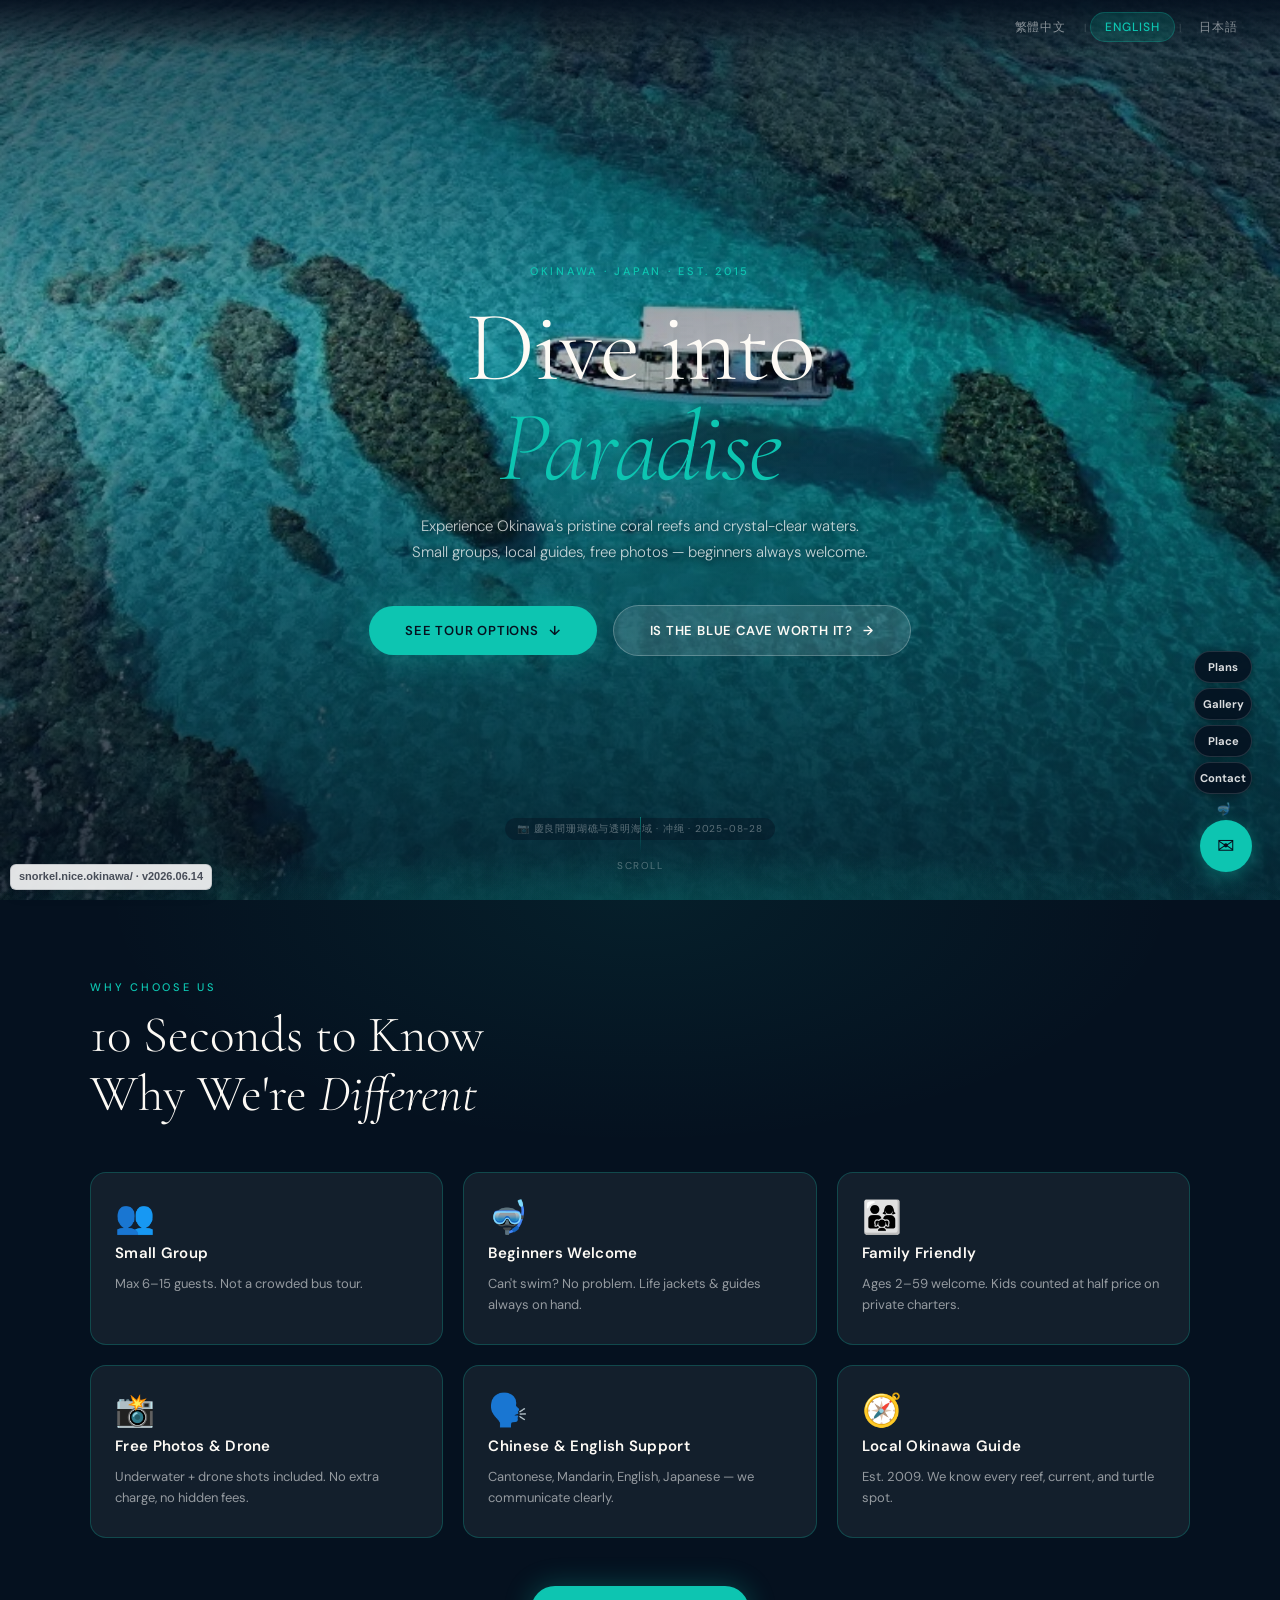
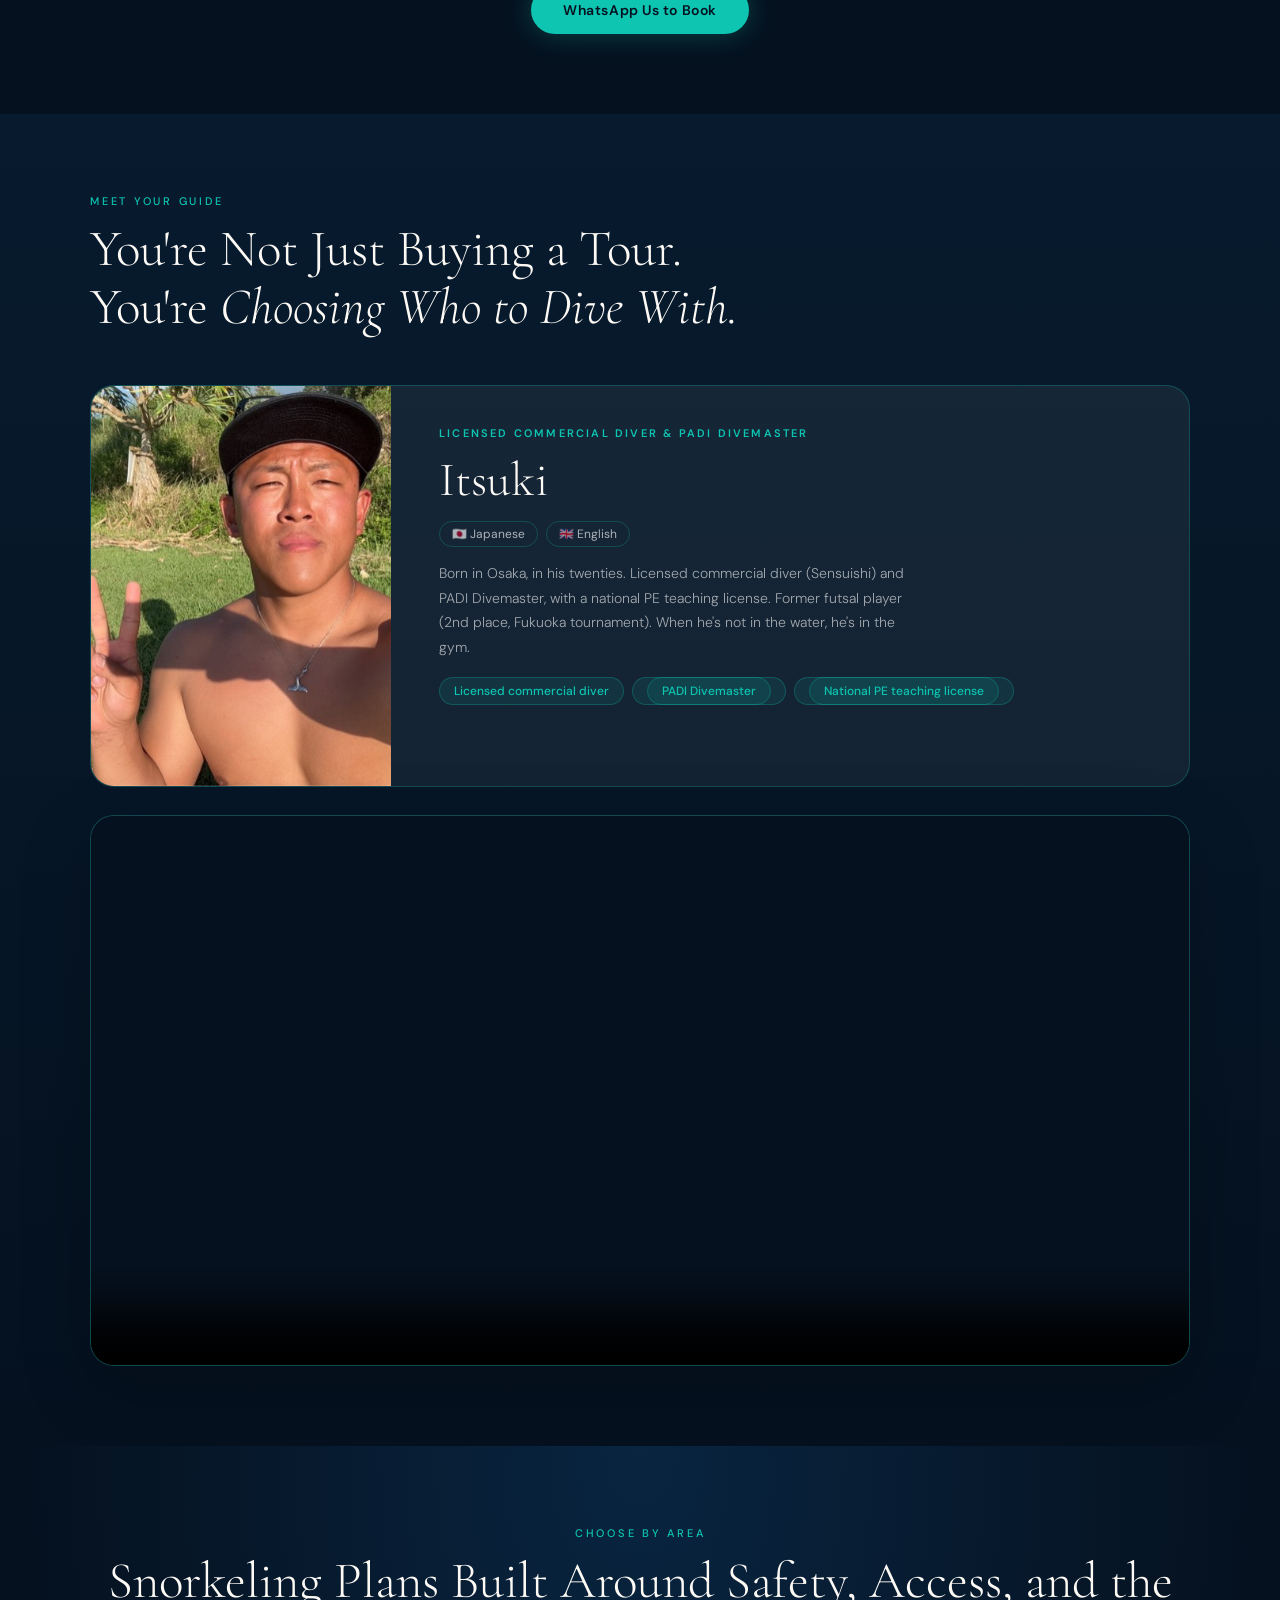
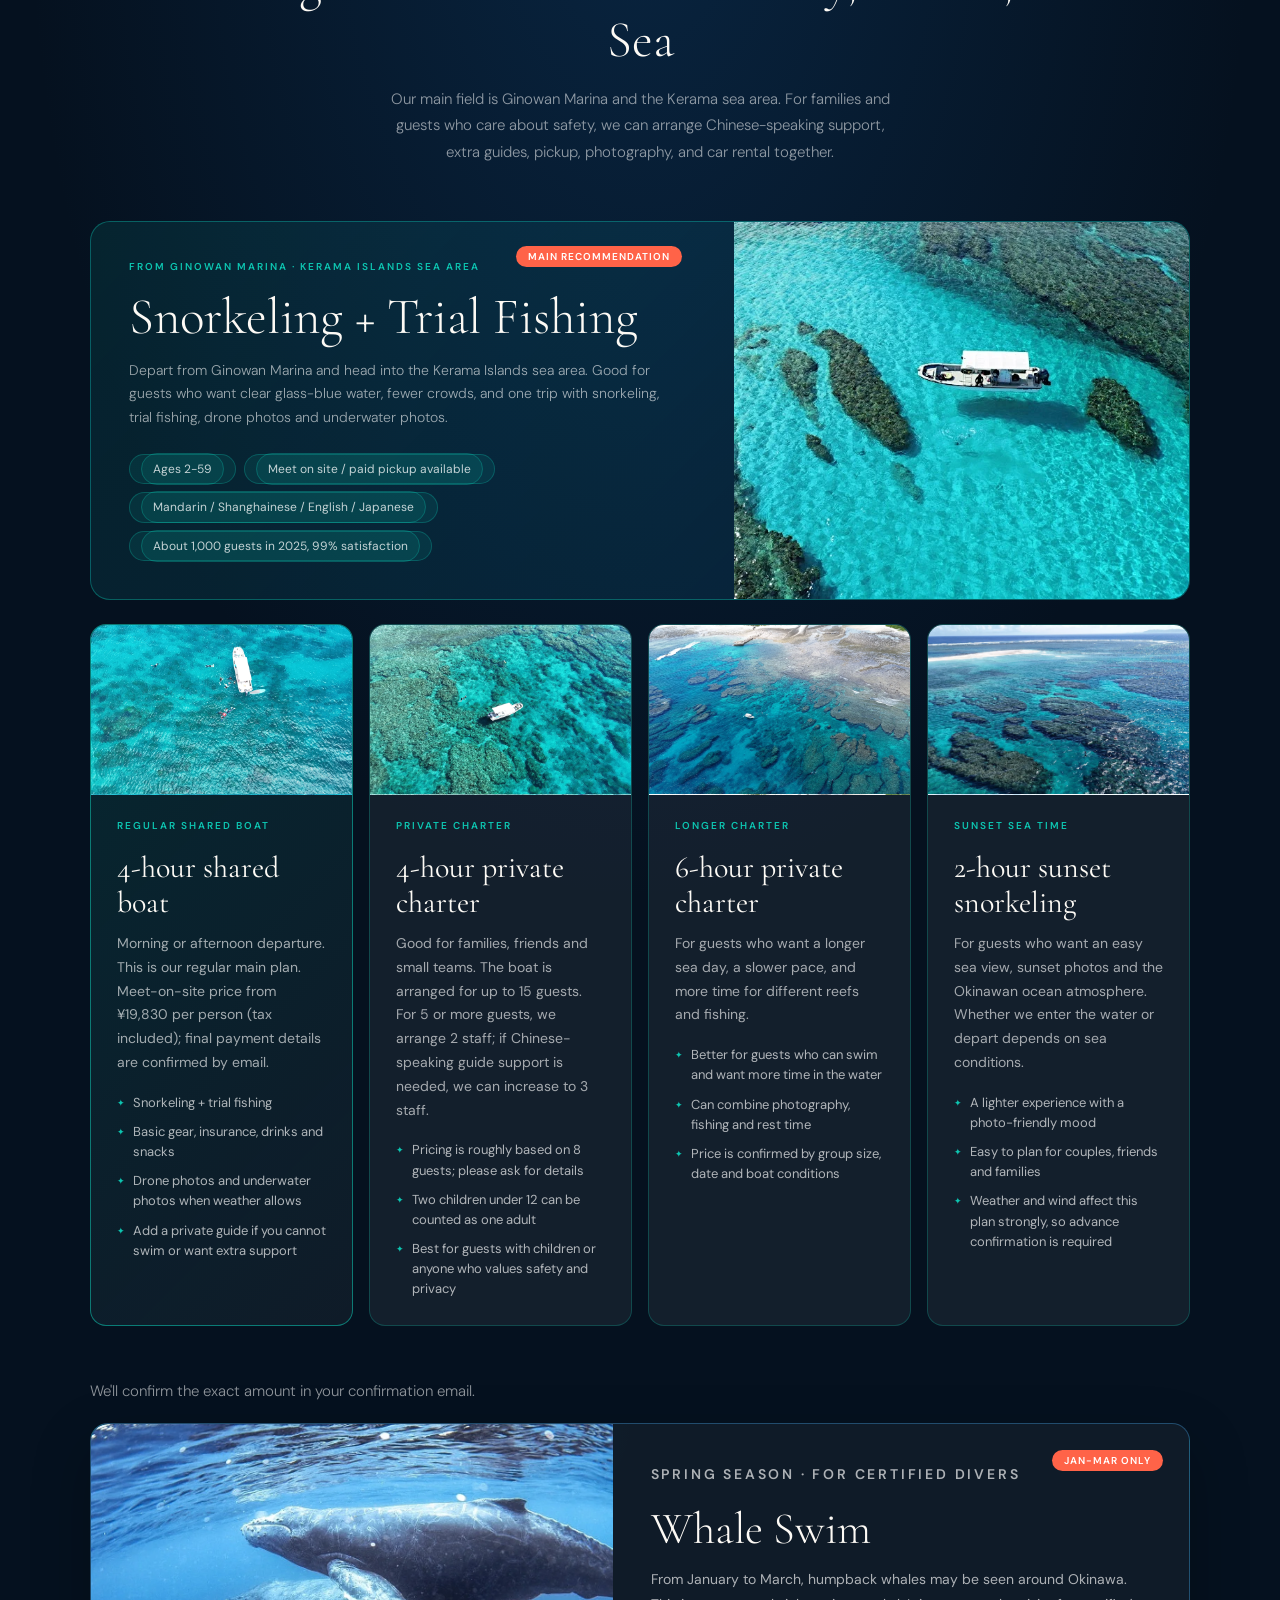
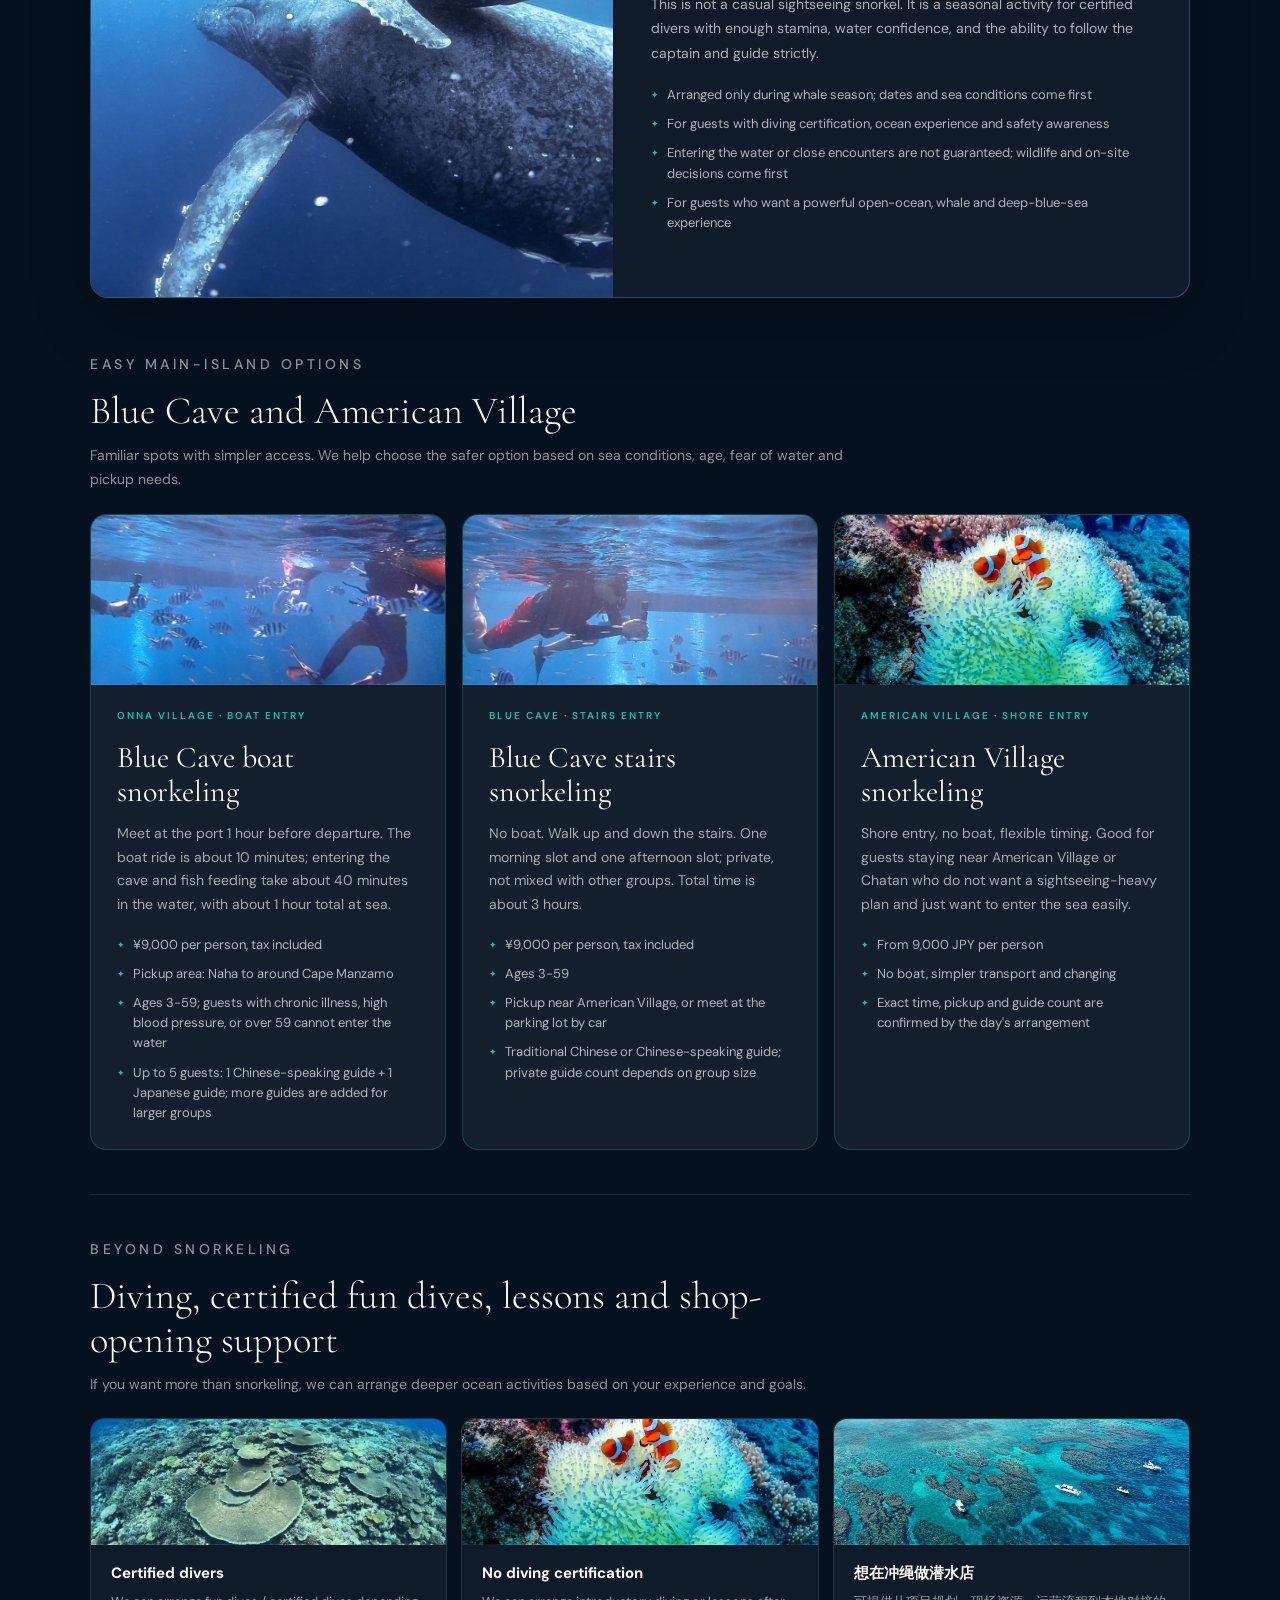
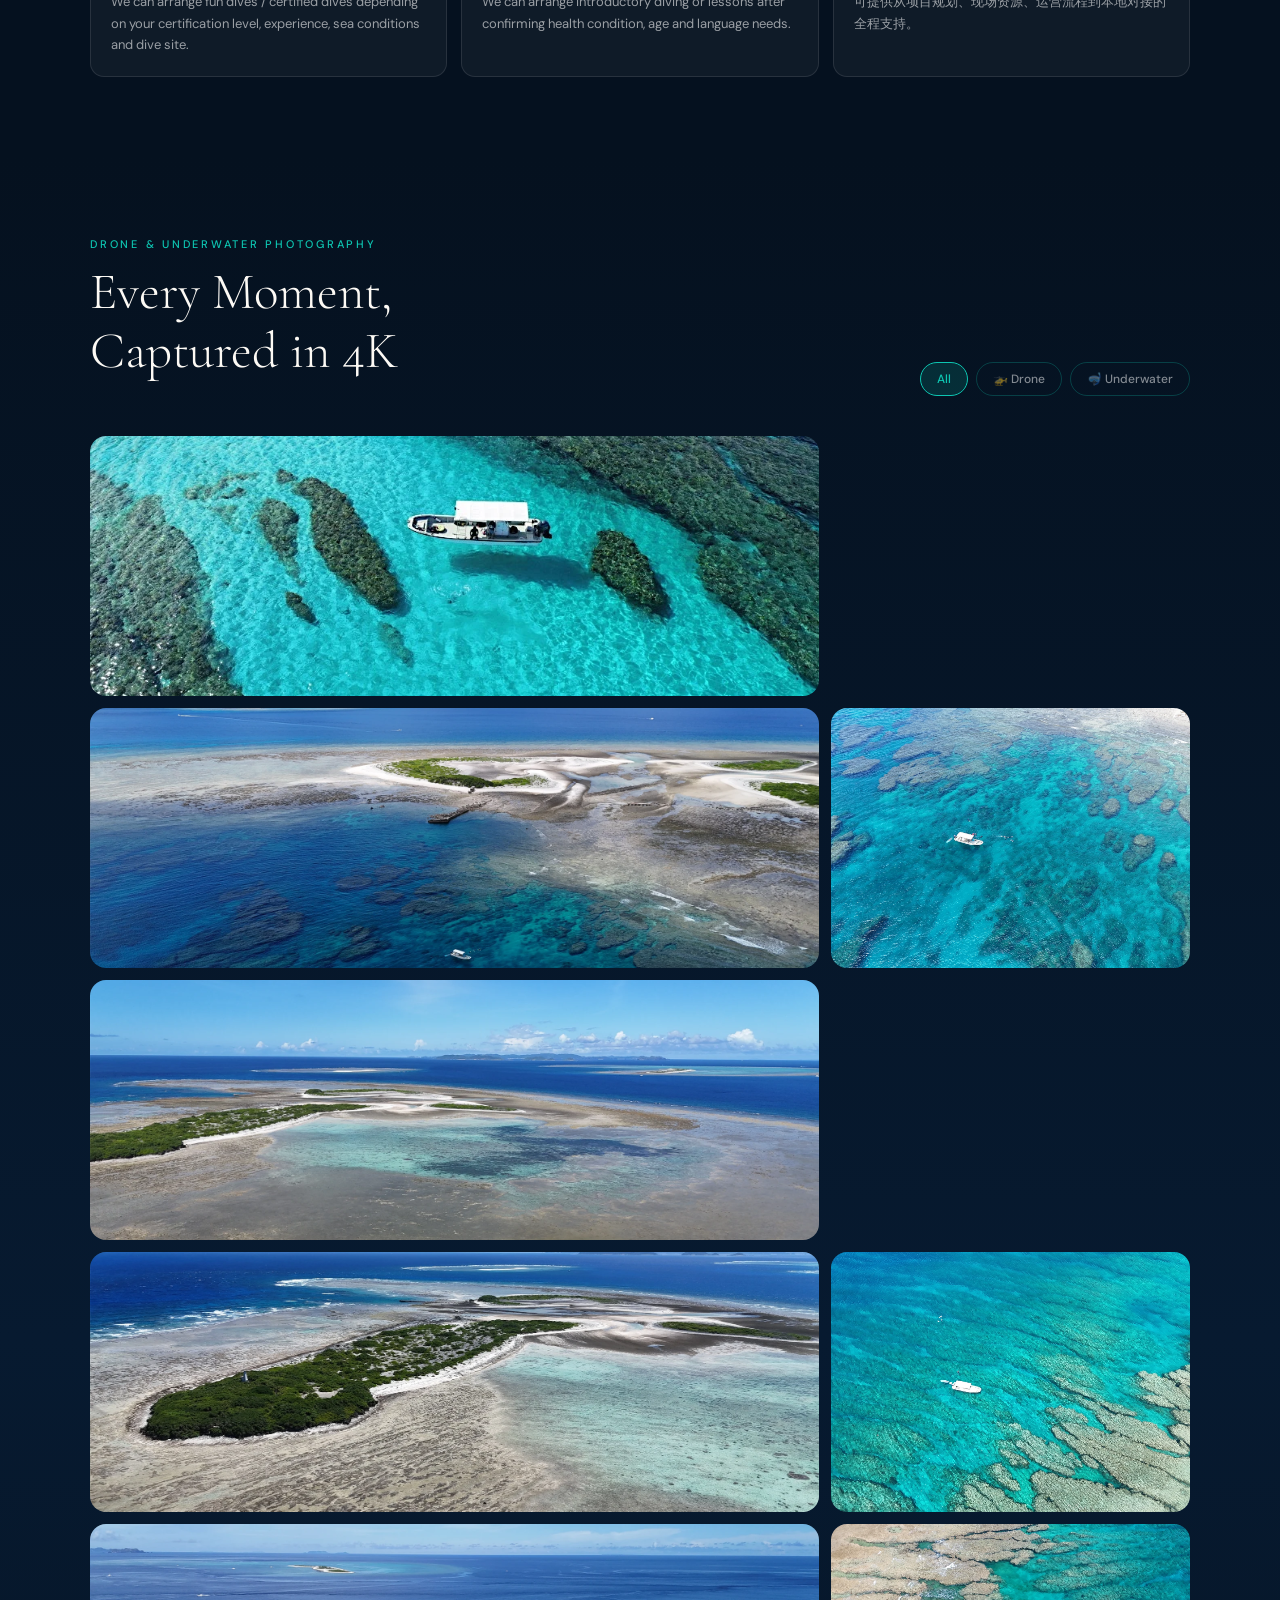
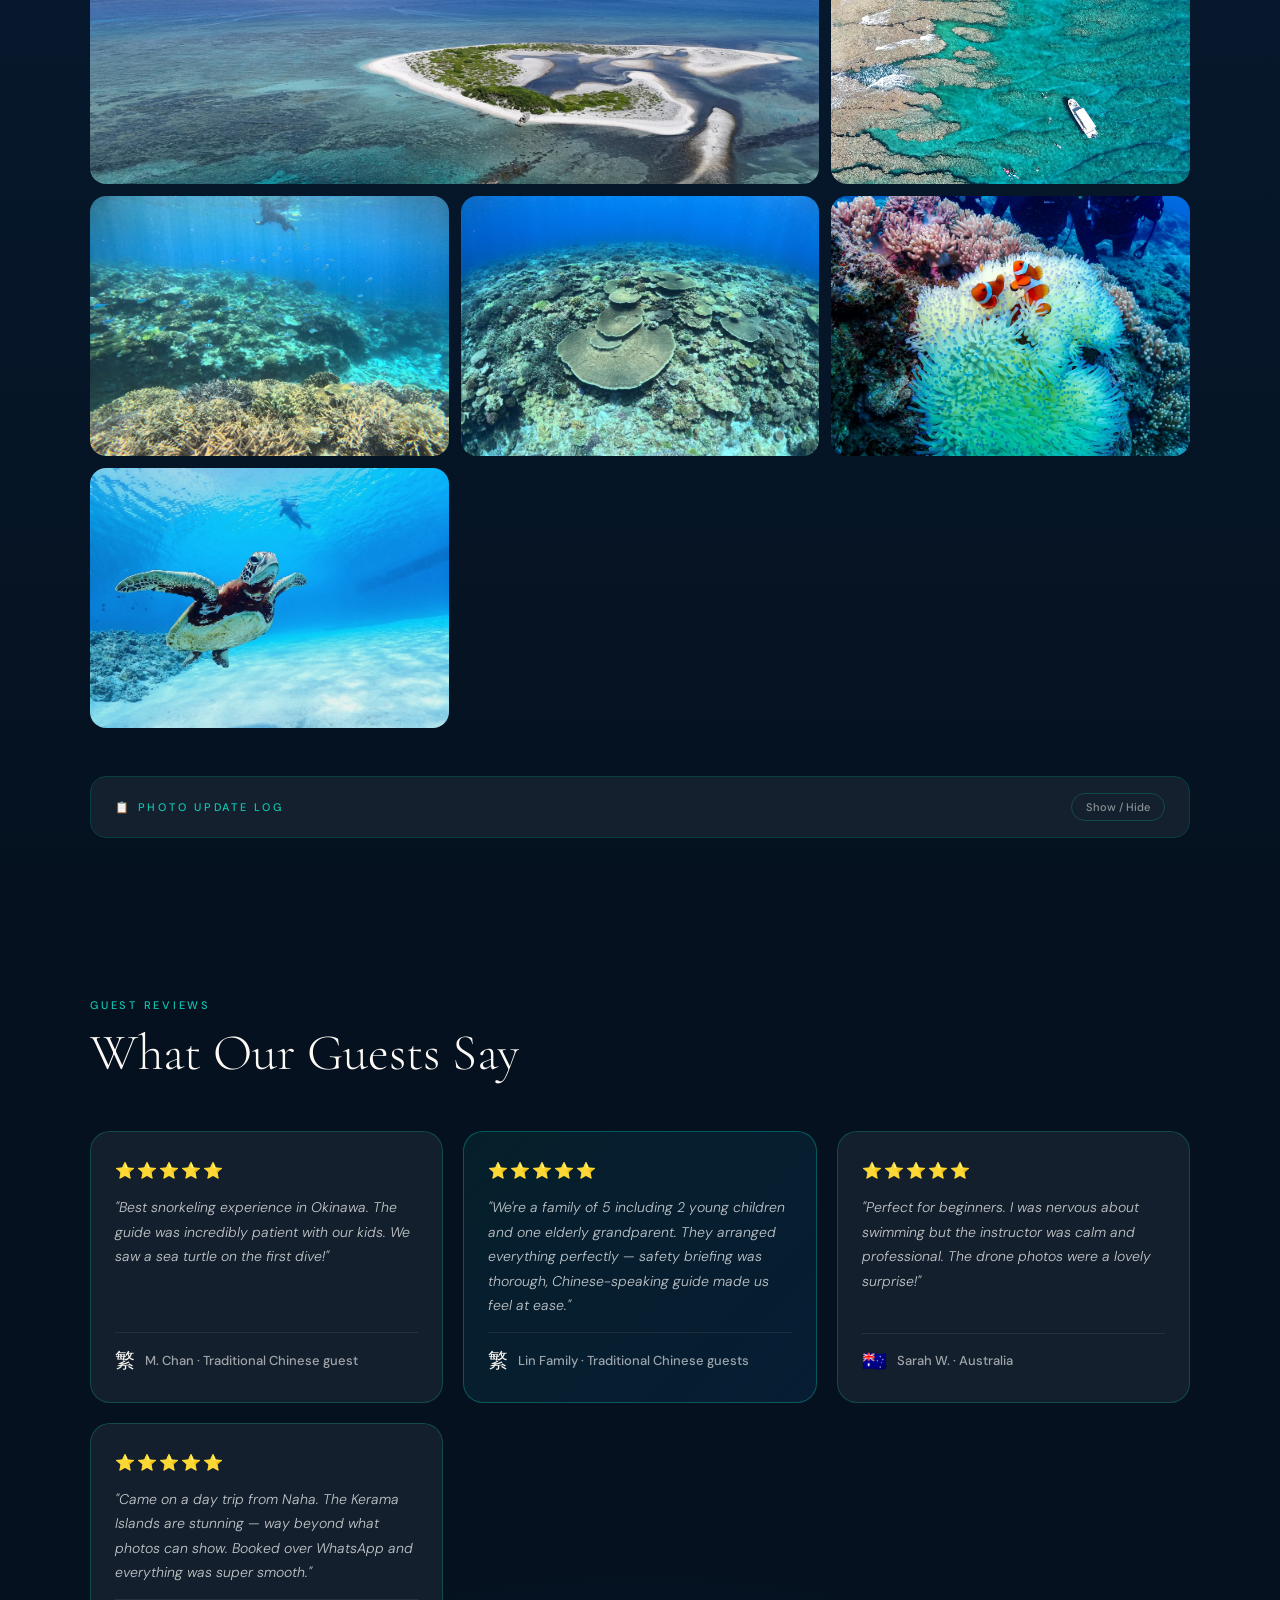
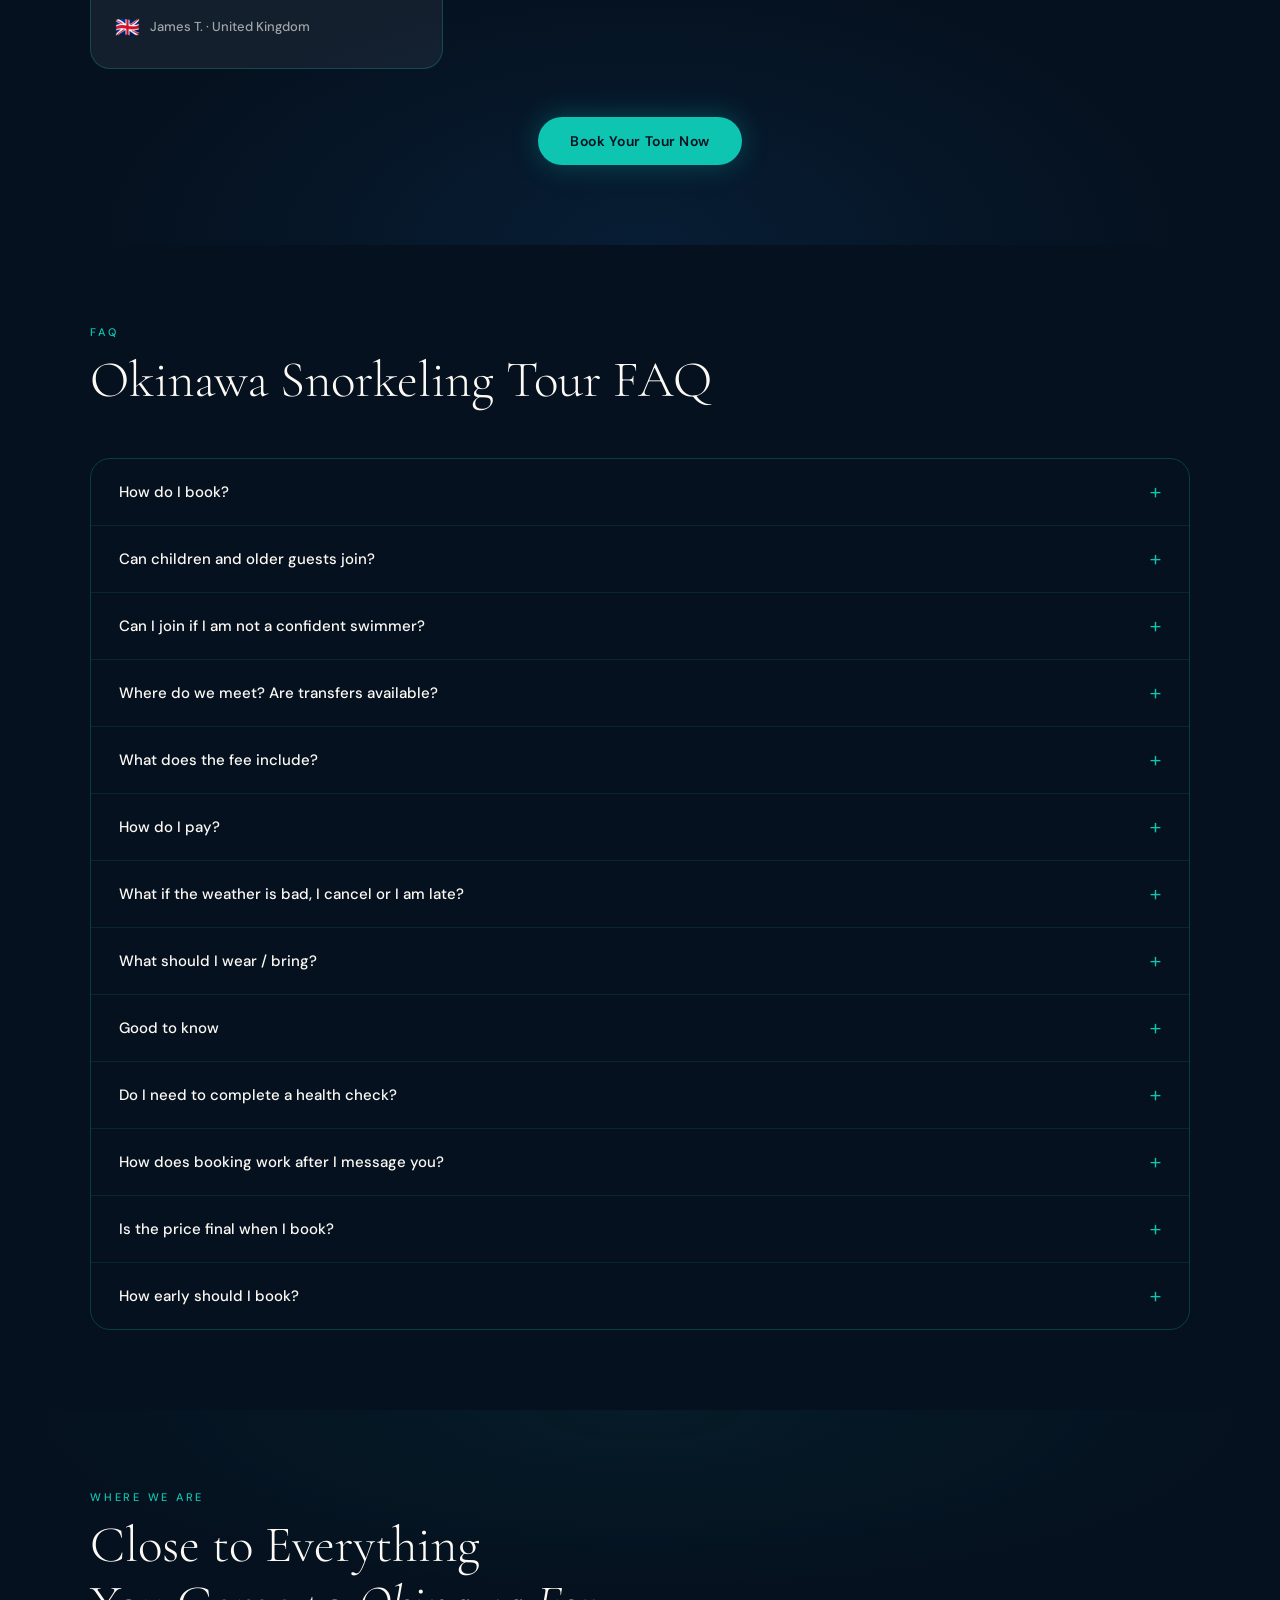
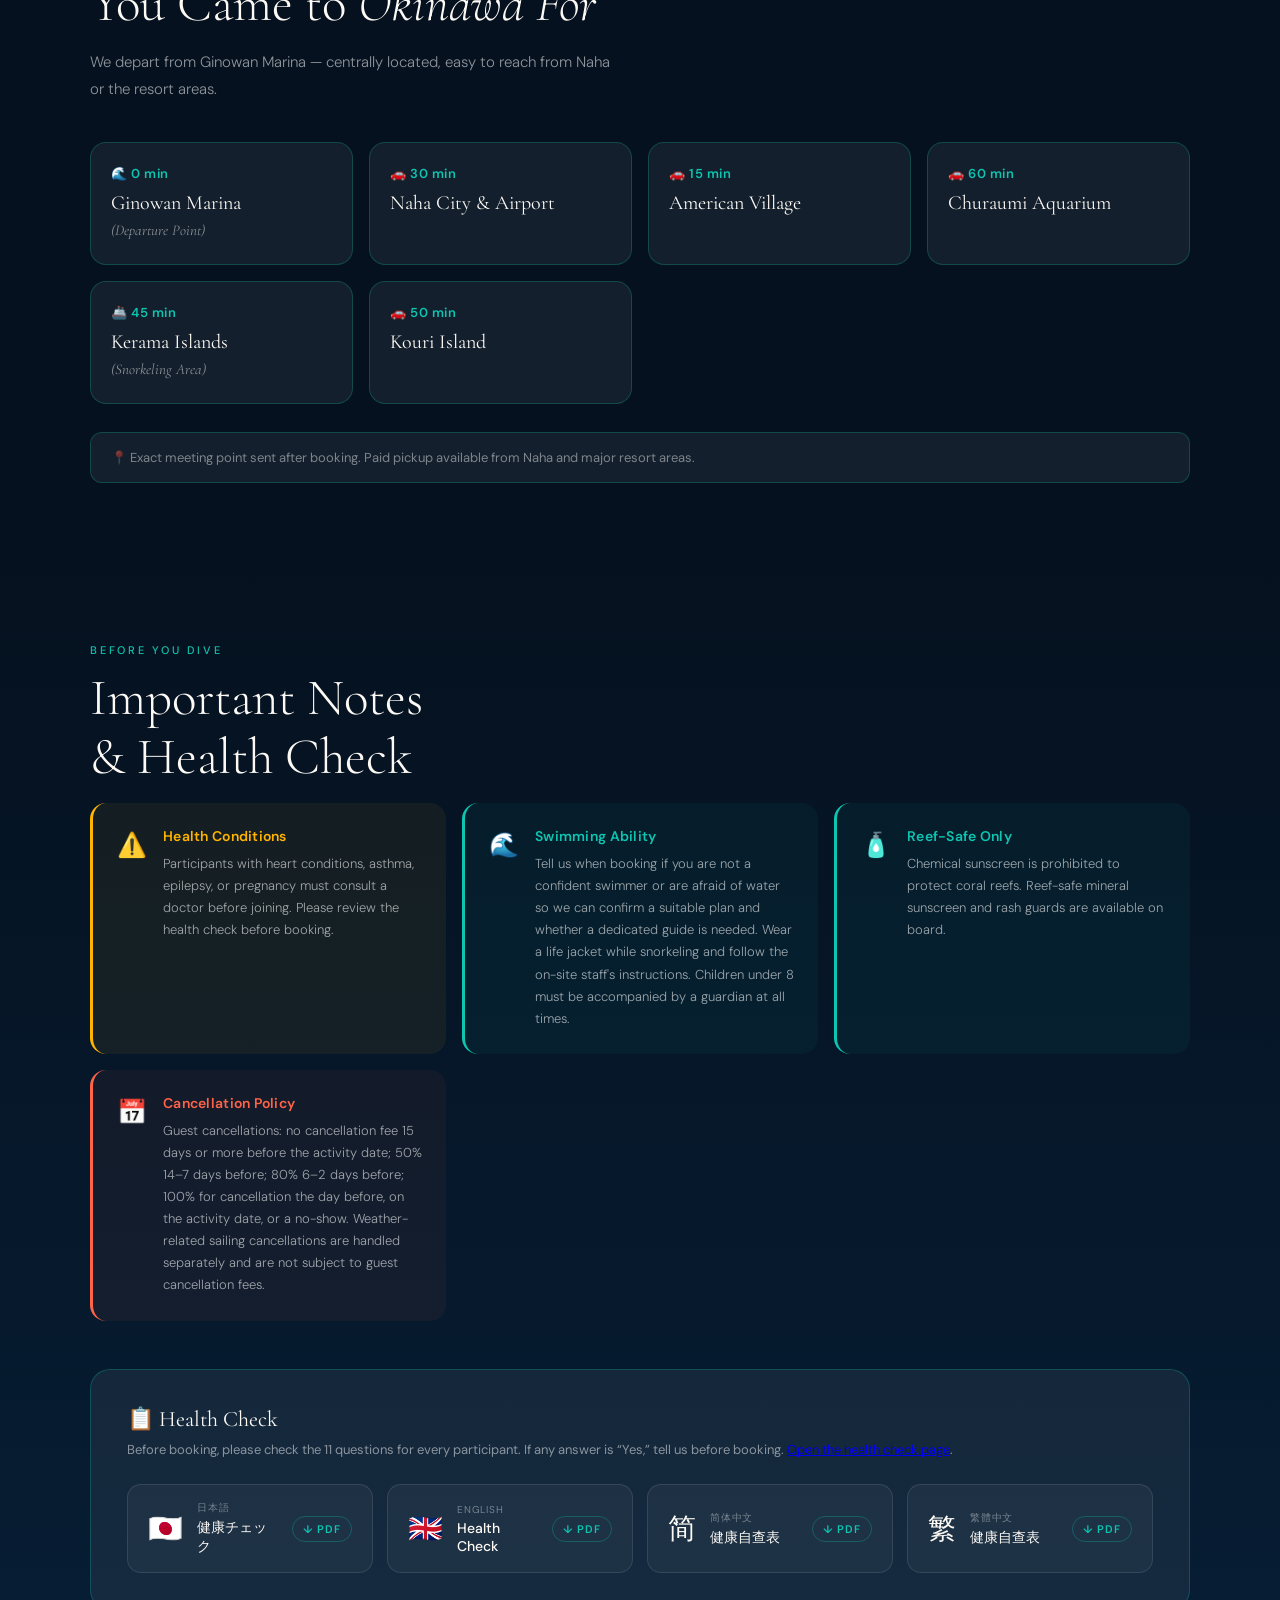
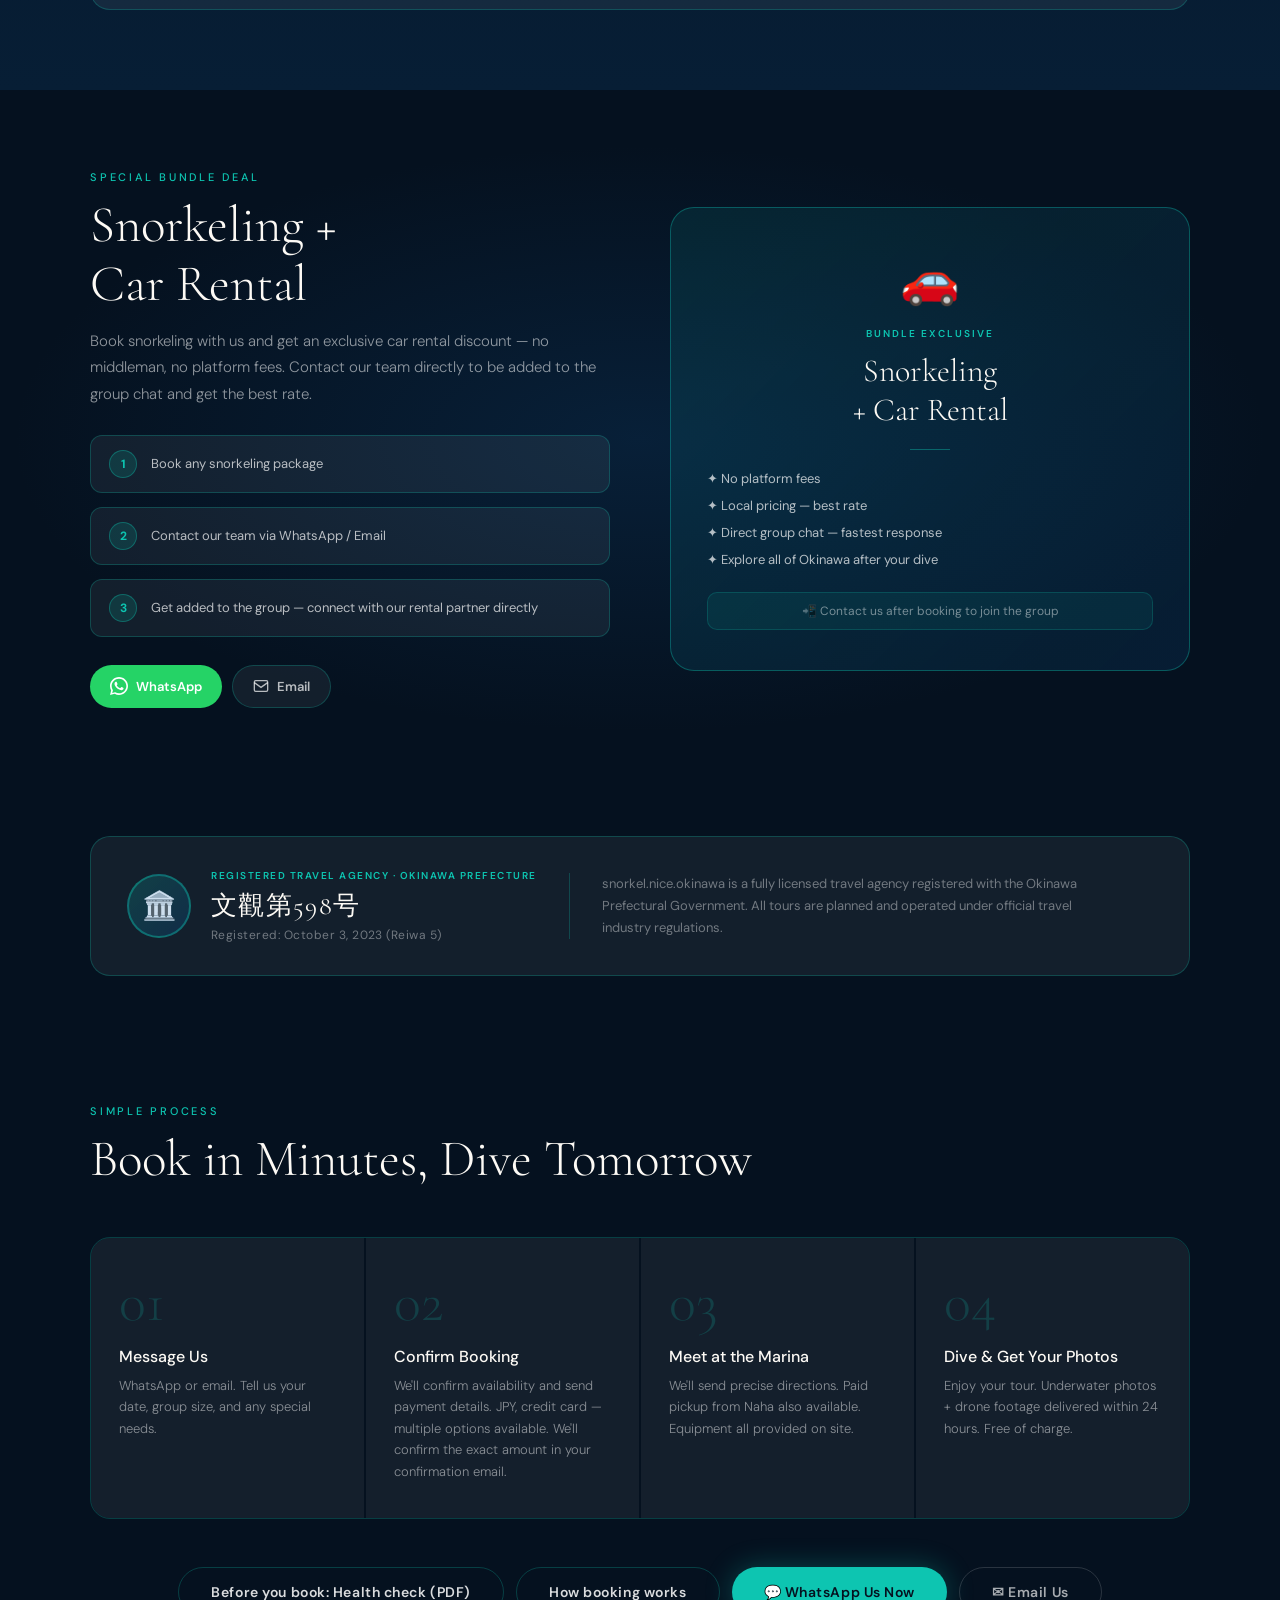
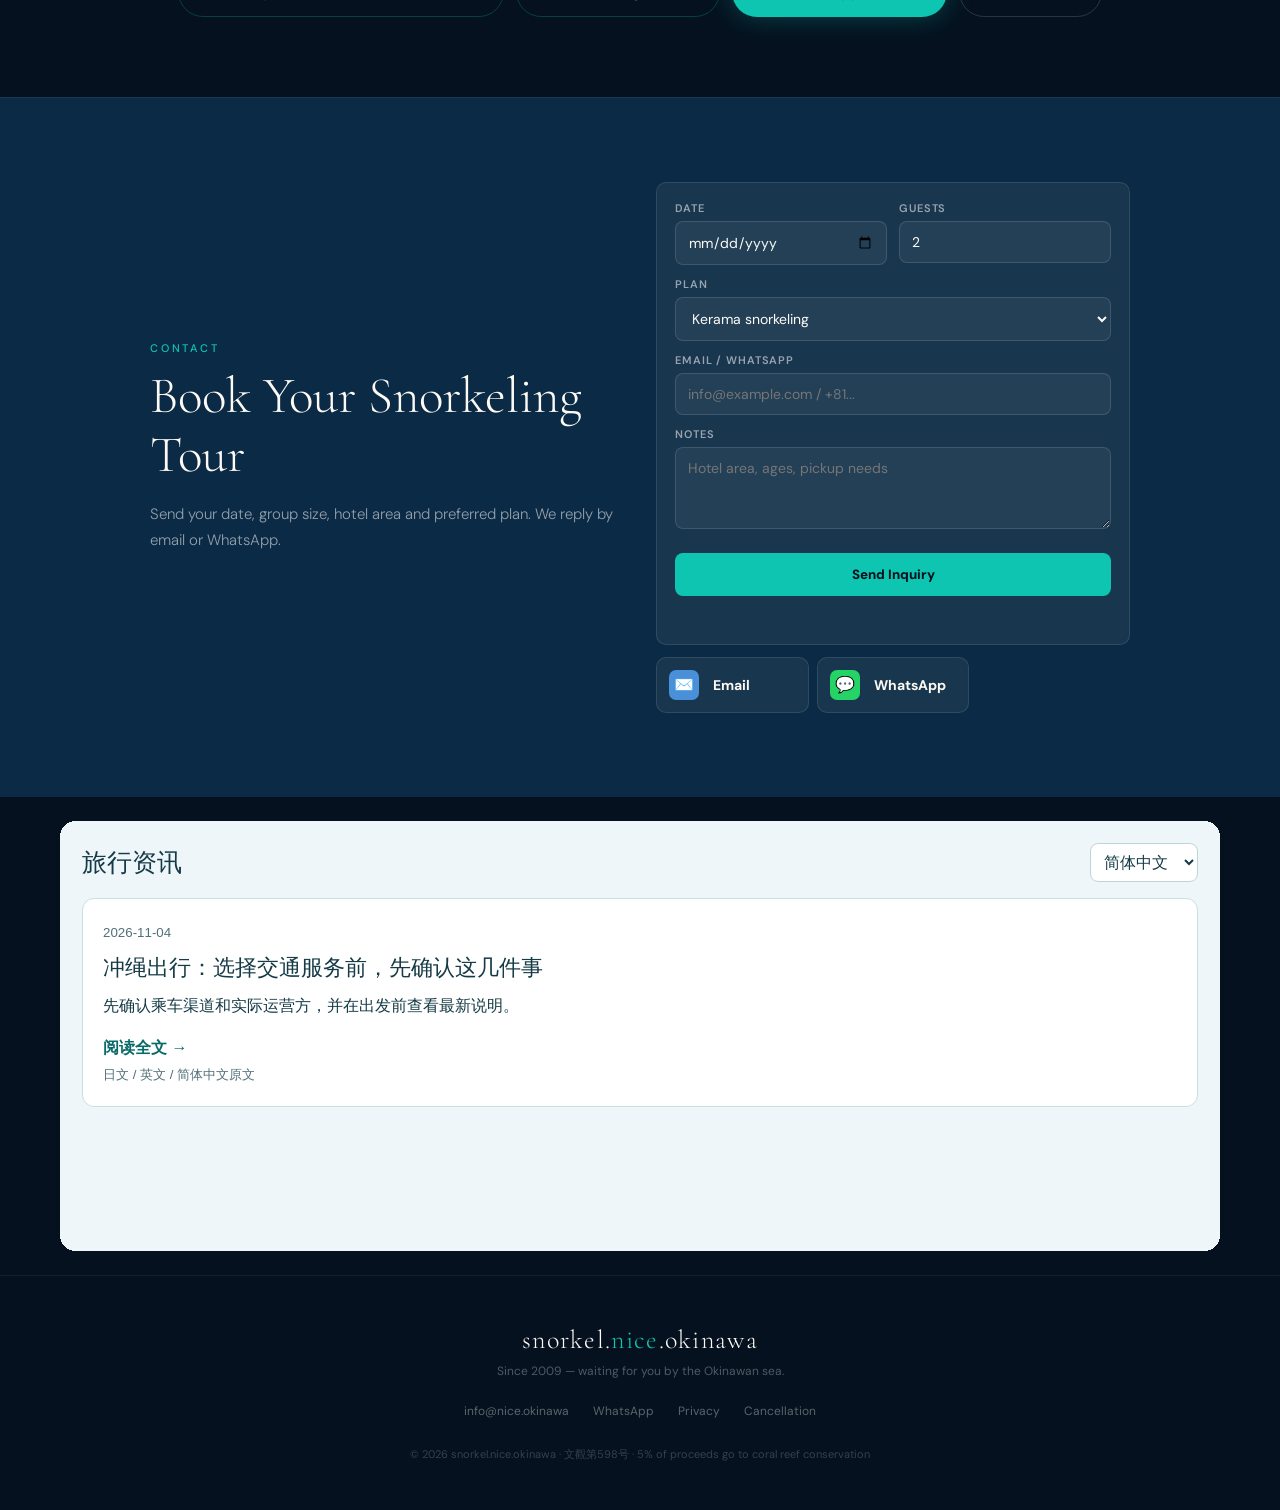
==== commit 7d7afdcb: "Add isolated multilingual travel news shelf for owner review" ====
--- a/index.html
+++ b/index.html
@@ -1090,7 +1090,14 @@
     <span data-lang="zh-Hant">滾動</span>
     <span data-lang="ja">スクロール</span>
   </div>
-</section>
+</section><!-- TRAVEL-CANDIDATE-START --><aside id="travel-reminder" hidden data-travel-kind="card" data-travel-checked="2026-11-02T14:32:33+09:00" data-travel-deadline="2026-11-03T00:00:00+09:00"><div class="travel-preview">2026-11-02 · Dated advisory / 日期化提醒 / 日付付きの案内</div><div class="travel-copy" data-travel-lang="zh-hant"><strong>11月2日｜颱風31號與海況提醒</strong><p>出海前確認風浪與營運方通知。晴天不等於安全海況。</p><a href="https://nice.okinawa/zh-hant/travel-tips/typhoon-31-okinawa-travel-update-20261102/">閱讀日期化提醒 →</a></div><div class="travel-copy" data-travel-lang="ja"><strong>11月2日｜台風31号と海況の案内</strong><p>出航前に波と運営事業者の案内を確認。晴天でも海が安全とは限りません。</p><a href="https://nice.okinawa/ja/travel-tips/typhoon-31-okinawa-travel-update-20261102/">日付付きの案内を読む →</a></div><div class="travel-copy" data-travel-lang="en"><strong>November 2 | Typhoon 31 and sea conditions</strong><p>Check waves and your operator’s notice before heading out. Sunny weather does not mean safe seas.</p><a href="https://nice.okinawa/en/travel-tips/typhoon-31-okinawa-travel-update-20261102/">Read the dated advisory →</a></div><small>JMA: 12:45 / 11:00 JST · Recheck: 2026-11-03 00:00 JST</small></aside><style>#travel-reminder{margin:24px auto;max-width:1050px;background:#fff4de;color:#203b45;padding:24px;border:1px solid #d4ac6b;border-radius:12px;line-height:1.7}#travel-reminder[hidden]{display:none!important}#travel-reminder a{color:#175866;text-decoration:underline}#travel-reminder p{margin:8px 0}.travel-preview{font-size:12px;margin-bottom:10px}.travel-copy{display:none}.travel-copy.travel-visible{display:block}@media(max-width:600px){#travel-reminder{margin:16px;padding:18px}}</style><script>(function(root){
+function state(checked,deadline,now){var c=Date.parse(checked),d=Date.parse(deadline),n=Number(now);return Number.isFinite(c)&&Number.isFinite(d)&&Number.isFinite(n)&&c<=n&&n<d&&d>c?'current':'historical';}
+if(typeof module!=='undefined')module.exports={state};
+if(typeof document==='undefined')return;
+function refresh(){document.querySelectorAll('[data-travel-deadline]').forEach(function(el){var s=state(el.dataset.travelChecked,el.dataset.travelDeadline,Date.now());if(el.dataset.travelKind==='card')el.hidden=s!=='current';else {el.textContent=s==='current'?el.dataset.current:el.dataset.historical;el.dataset.state=s;}});}
+refresh();setInterval(refresh,30000);document.addEventListener('visibilitychange',refresh);
+})(this);
+(function(){function sync(){var l=document.documentElement.getAttribute('data-lang')||document.documentElement.lang||'en';l=l.toLowerCase();var key=l==='ja'?'ja':(['zh-tw','zh-hant'].includes(l)?'zh-hant':'en');document.querySelectorAll('.travel-copy').forEach(function(e){e.classList.toggle('travel-visible',e.dataset.travelLang===key);});}sync();new MutationObserver(sync).observe(document.documentElement,{attributes:true,attributeFilter:['lang','data-lang']});})();</script><!-- TRAVEL-CANDIDATE-END -->
 
 <!-- ══ WHY CHOOSE US ══════════════════════════════ -->
 <section id="why">
@@ -2330,6 +2337,11 @@
 </section>
 
 <!-- ══ FOOTER ═════════════════════════════════════ -->
+<!-- TRAVEL-NEWS-SLOT-V1 START -->
+<section id="travel-news" aria-label="Travel news" style="max-width:1200px;margin:24px auto;padding:0 20px">
+<iframe title="Travel news · 旅行资讯" src="travel-news/index.html" loading="lazy" style="display:block;width:100%;height:430px;border:0;border-radius:16px" sandbox="allow-scripts allow-popups allow-popups-to-escape-sandbox"></iframe>
+</section>
+<!-- TRAVEL-NEWS-SLOT-V1 END -->
 <footer>
   <div class="footer-logo">snorkel.<span>nice</span>.okinawa</div>
   <div class="footer-sub"><span data-lang="en" class="visible">Since 2009 — waiting for you by the Okinawan sea.</span><span data-lang="zh-Hant">2009年開始在沖繩和大海一起等你們</span><span data-lang="ja">2009年から沖縄の海でお待ちしています</span></div>
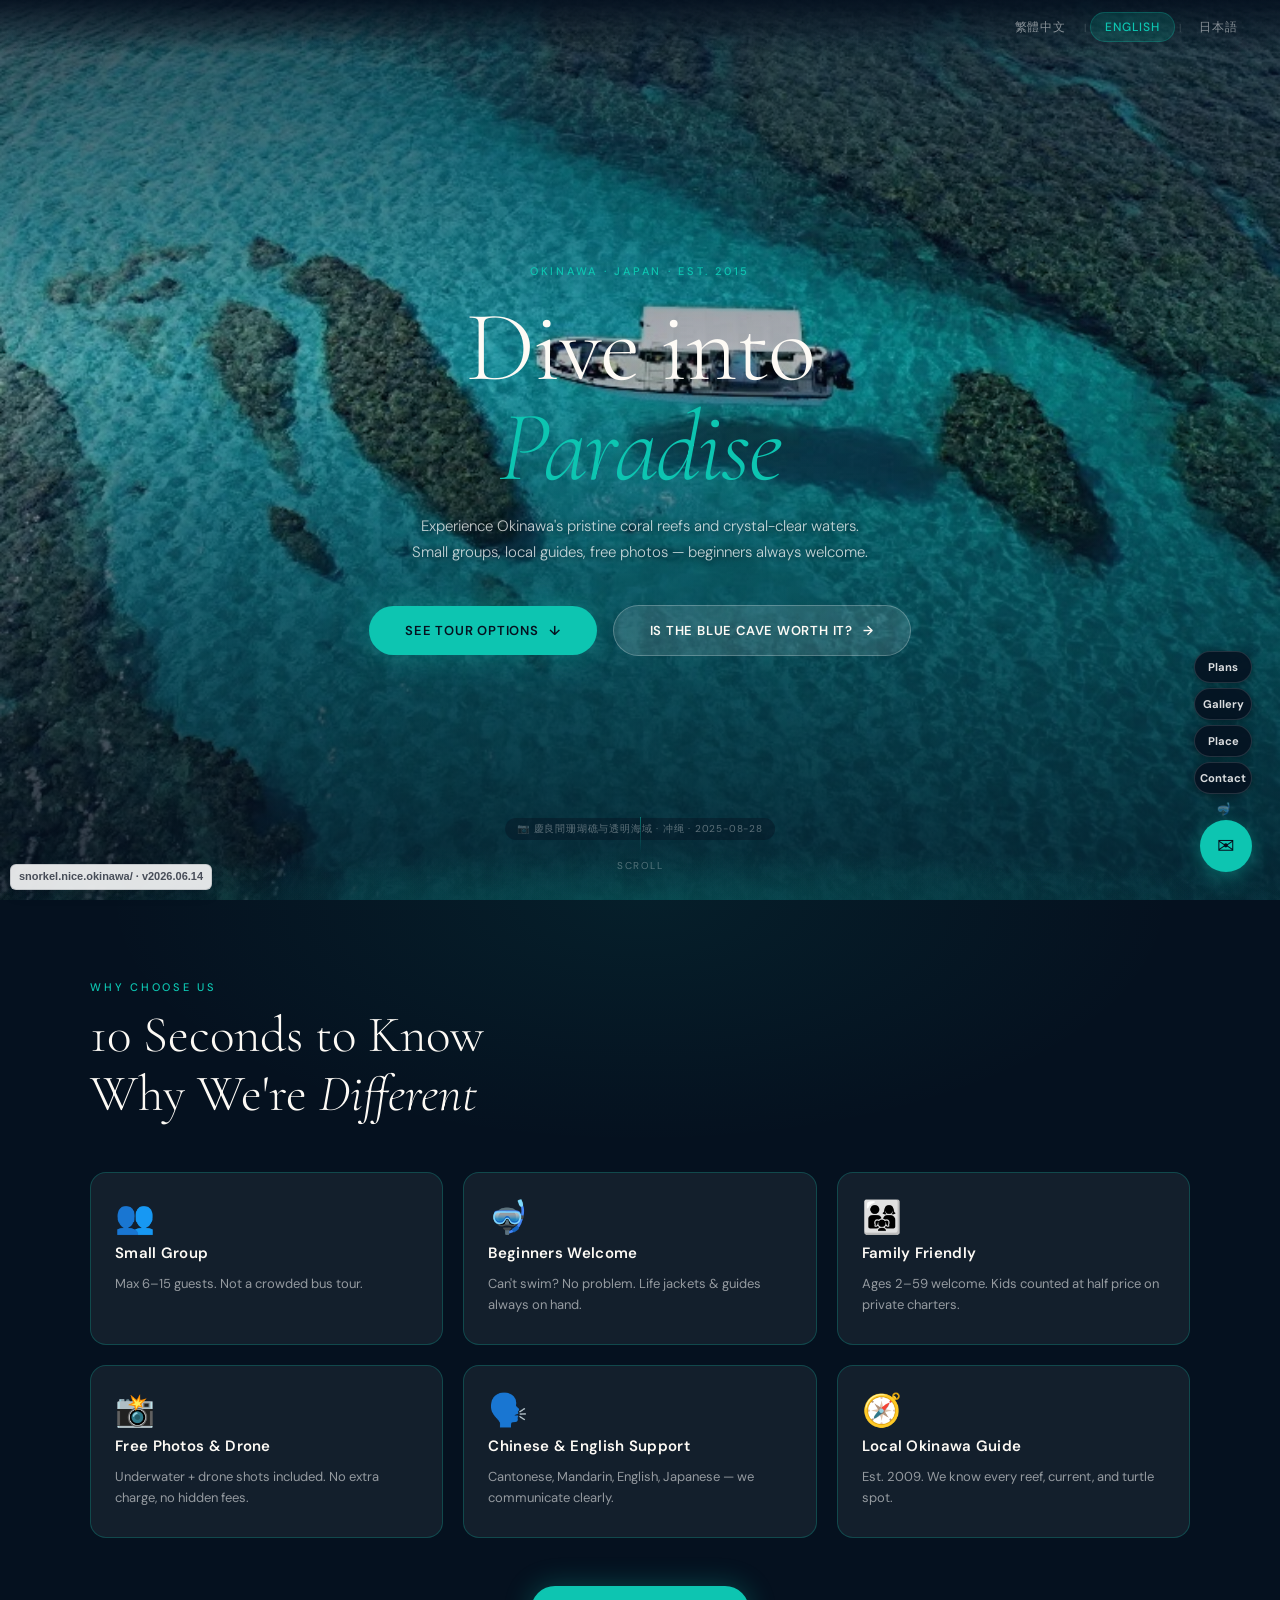
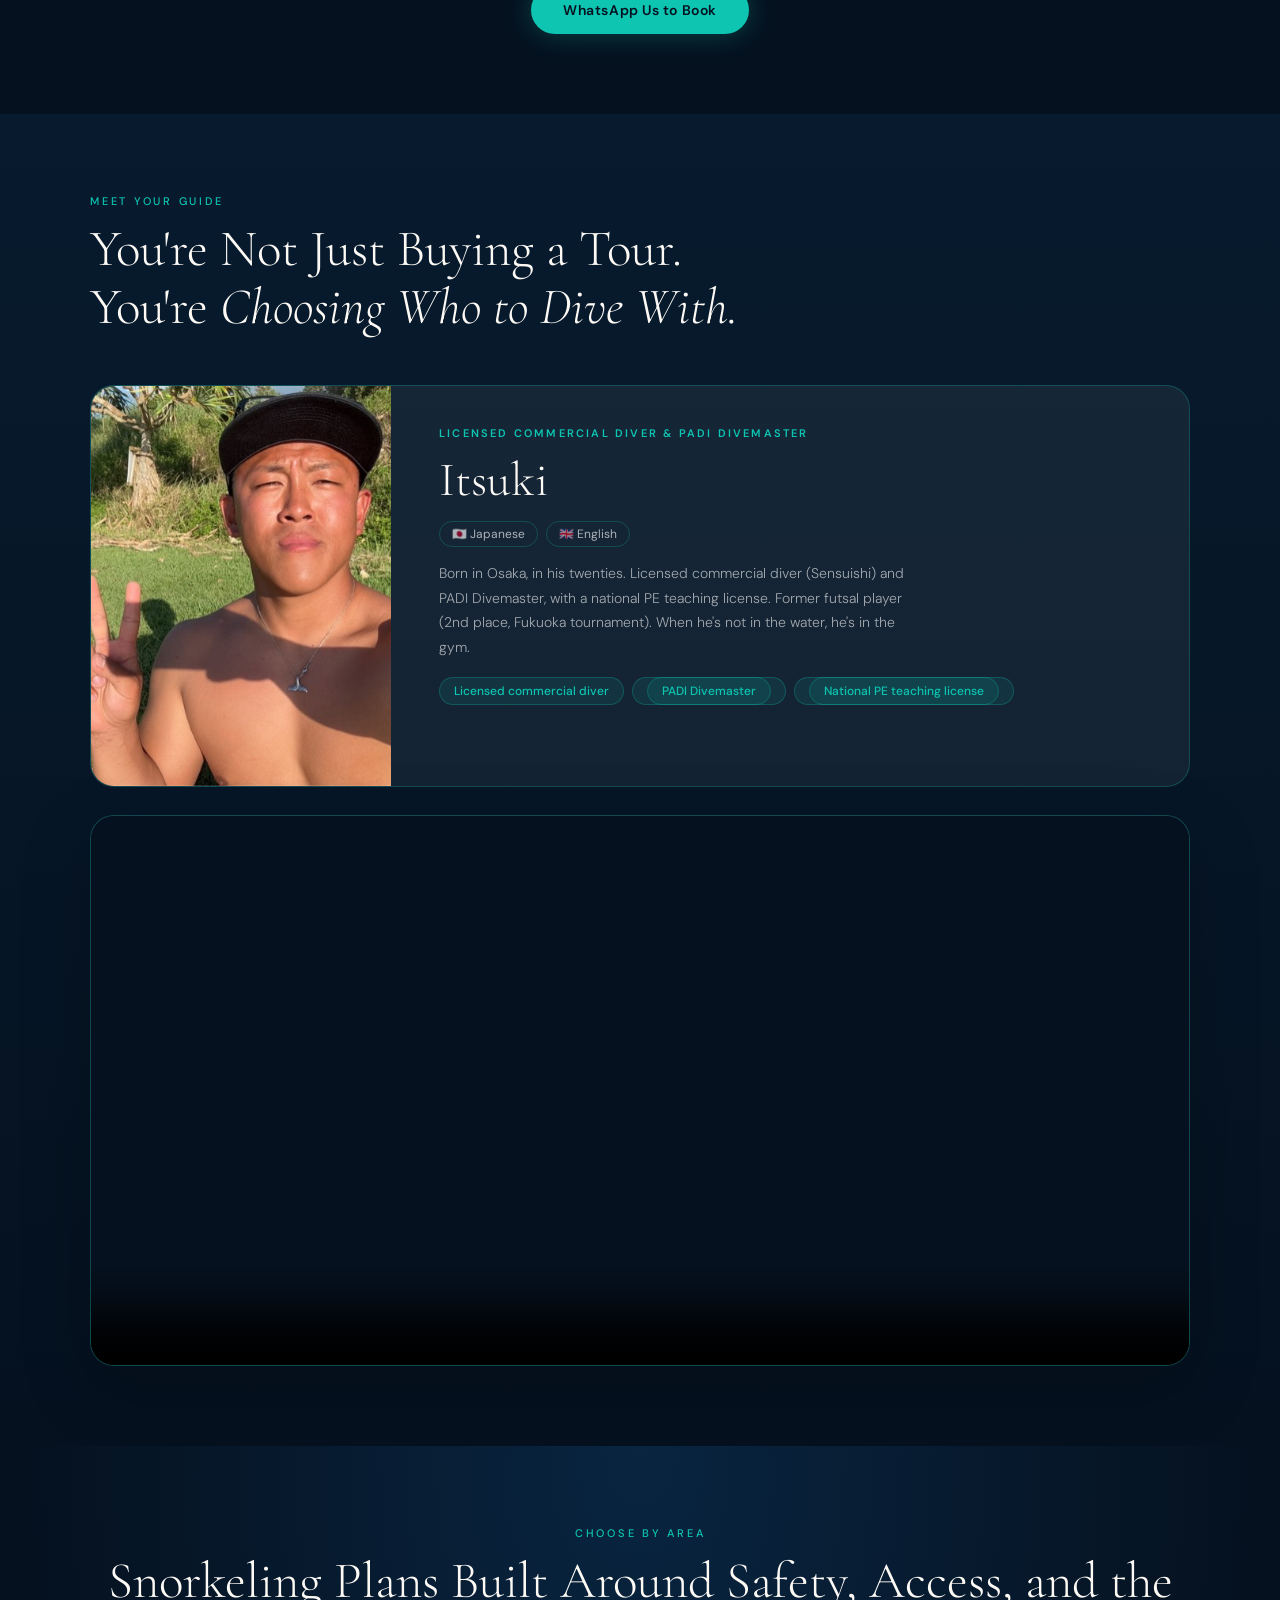
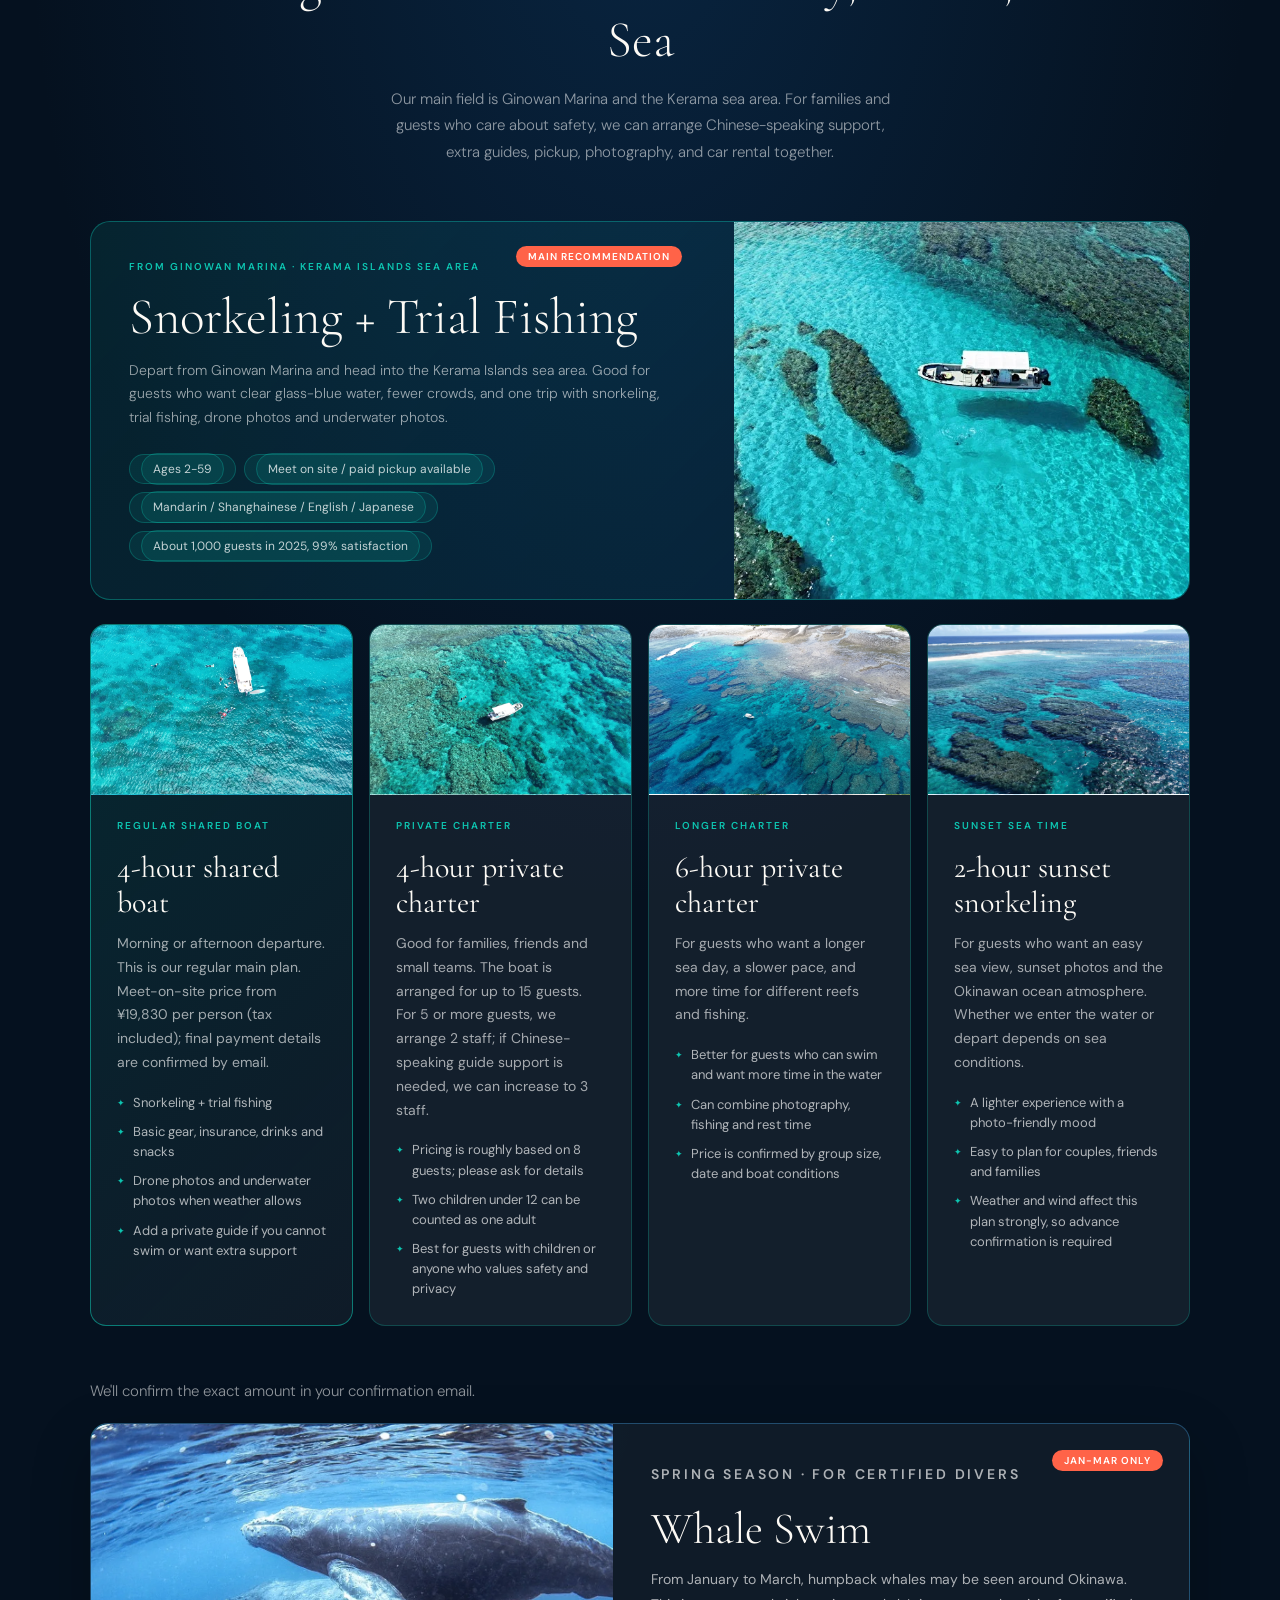
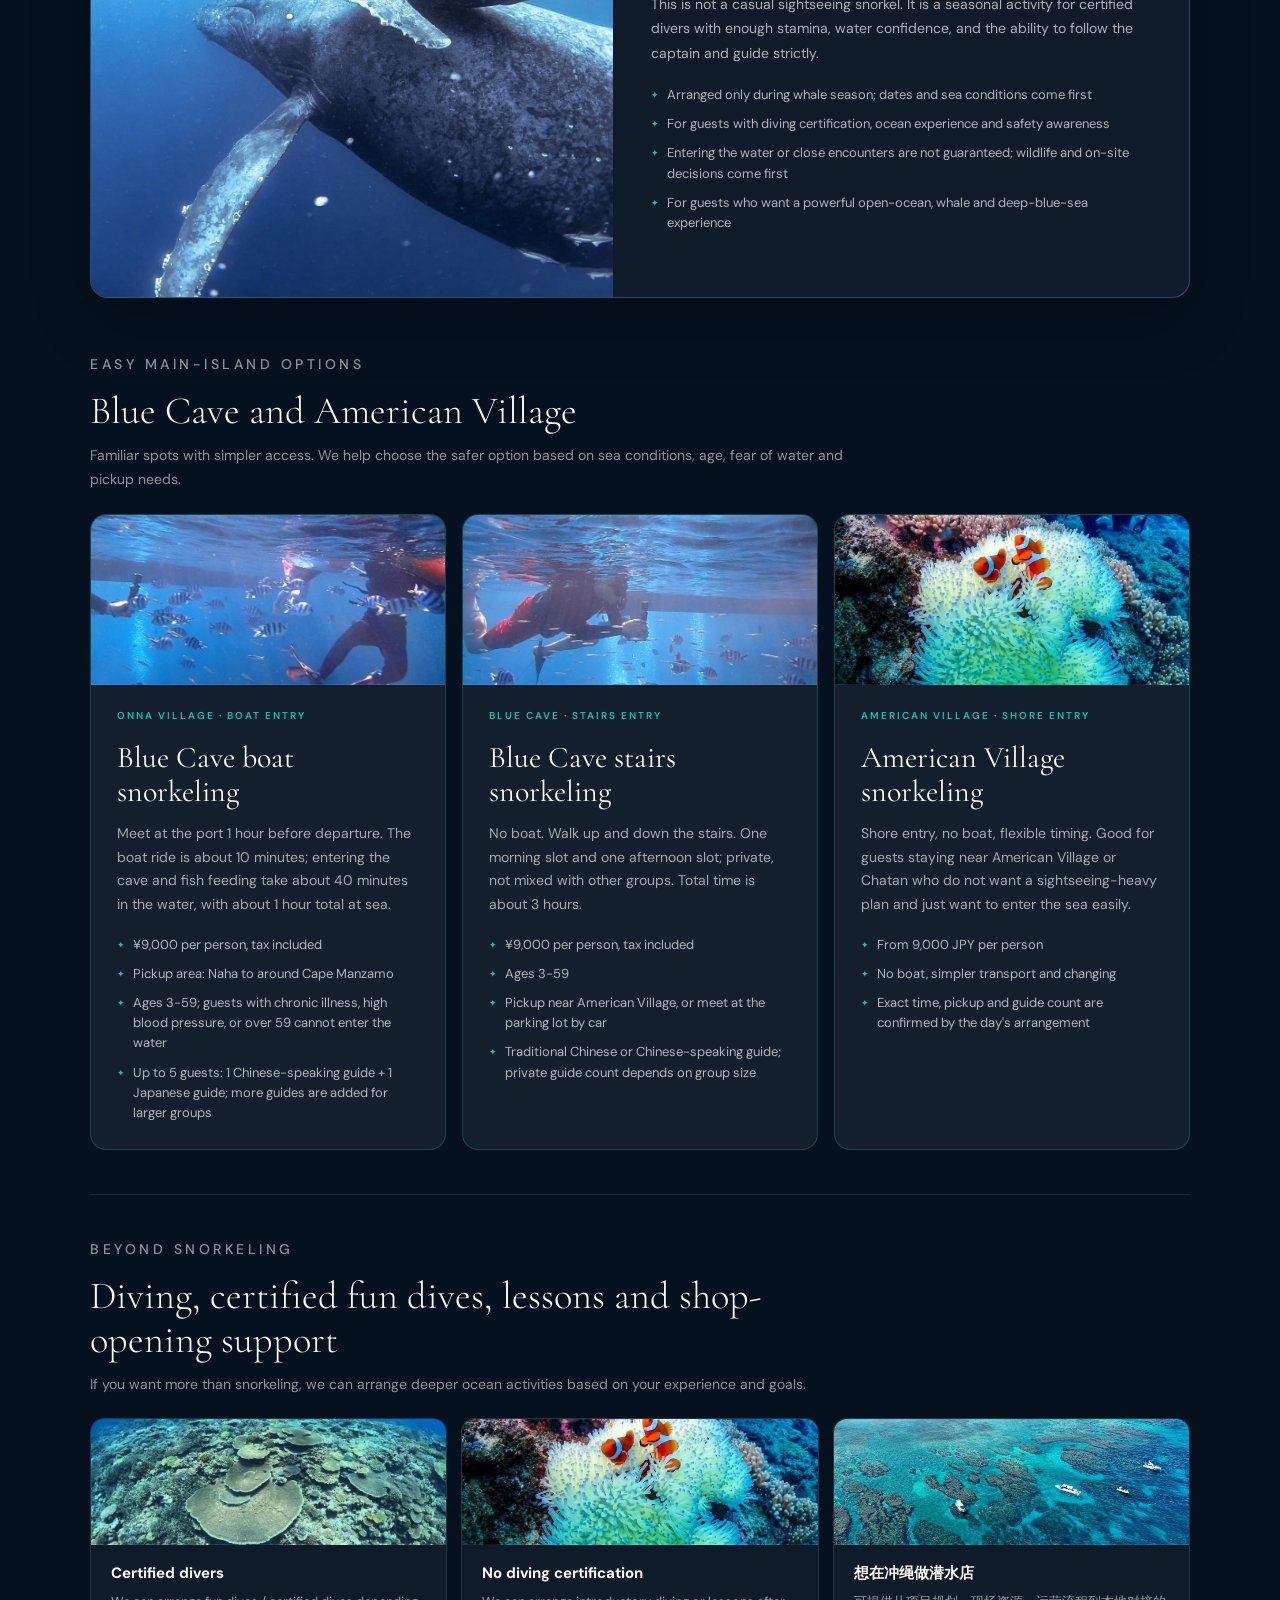
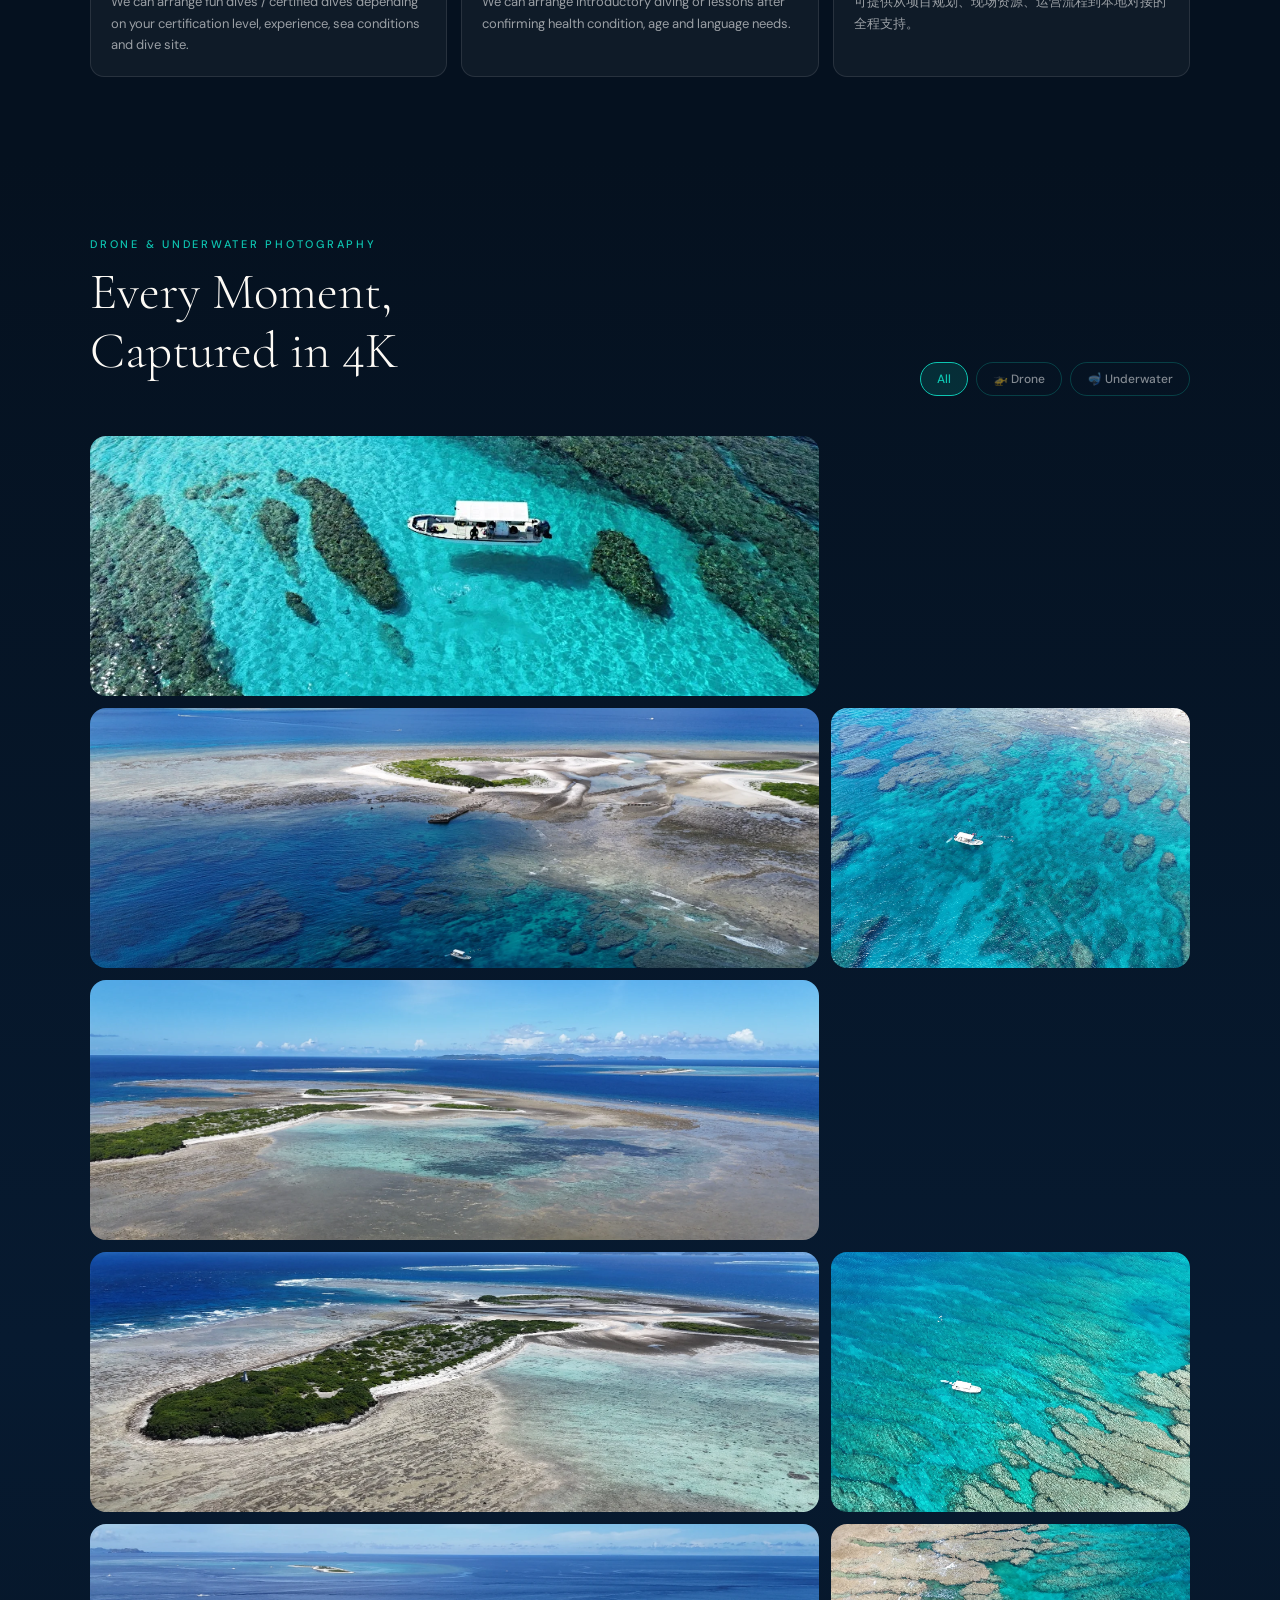
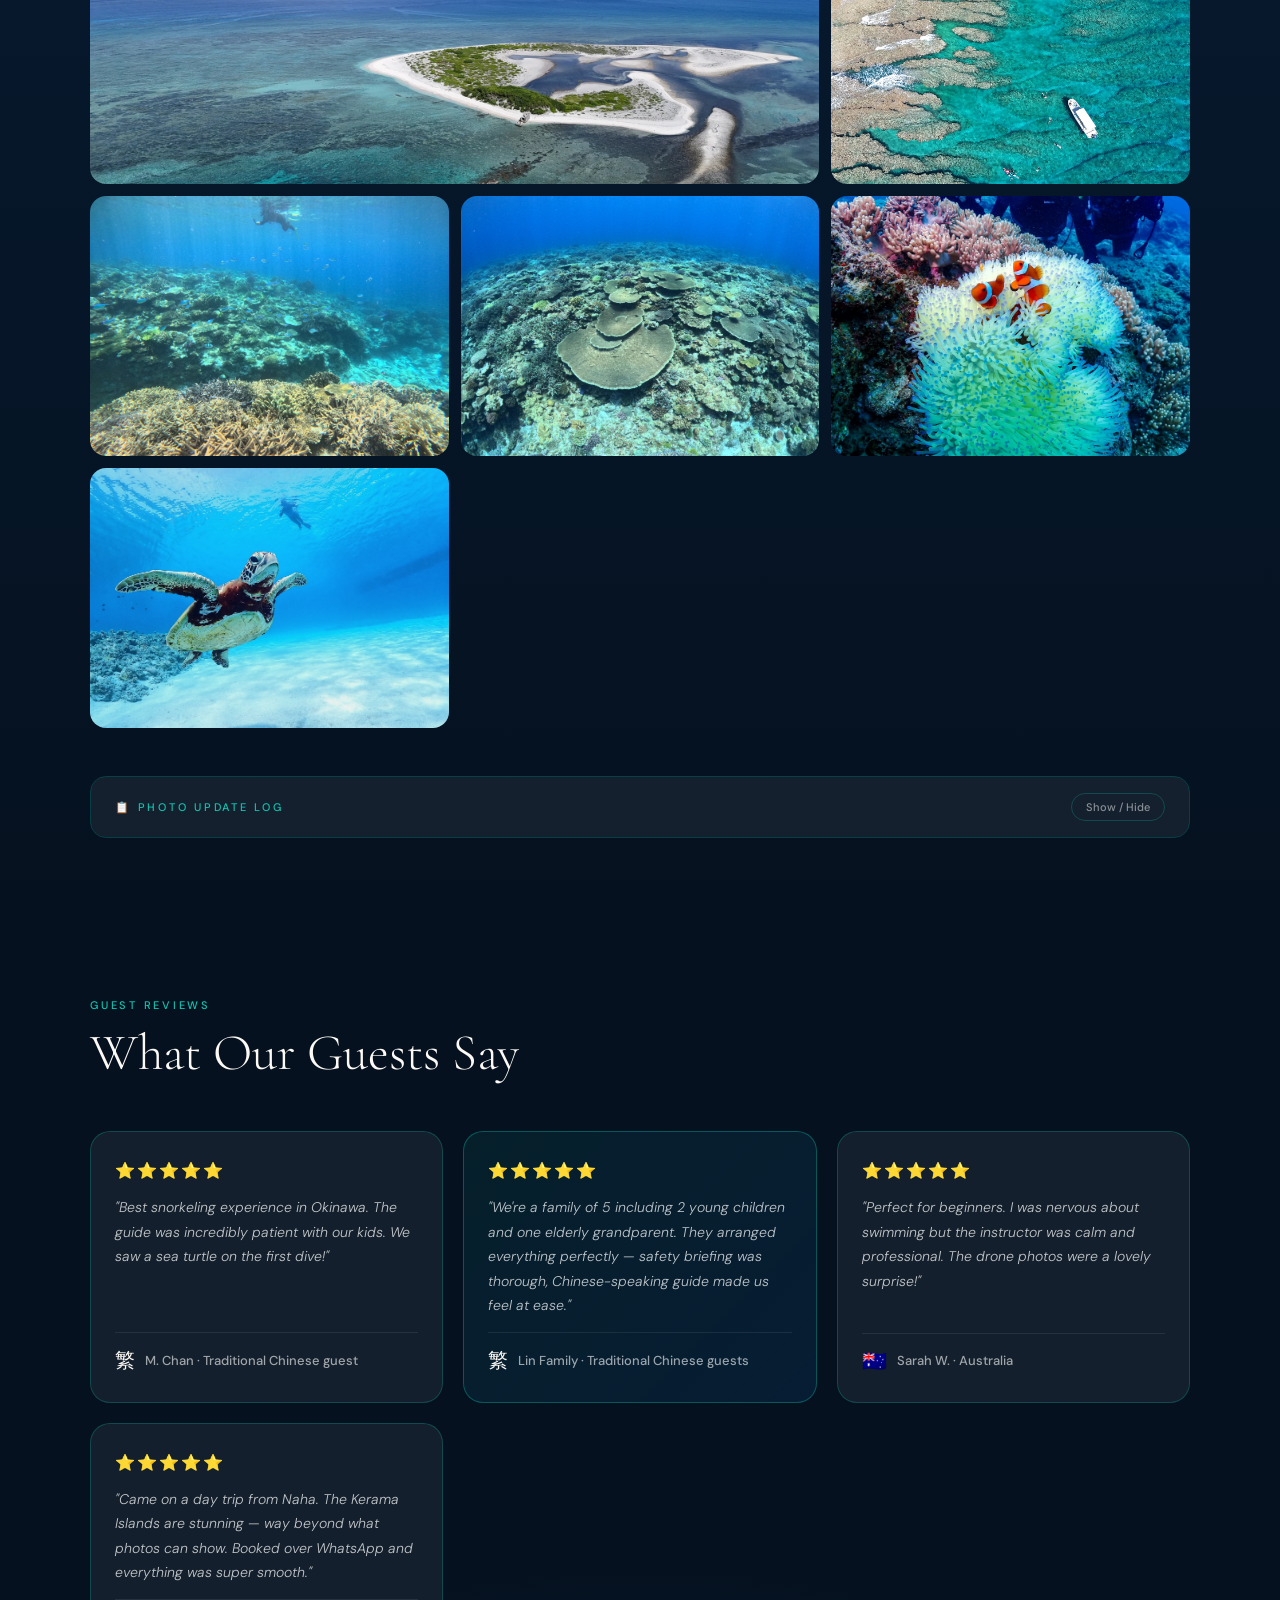
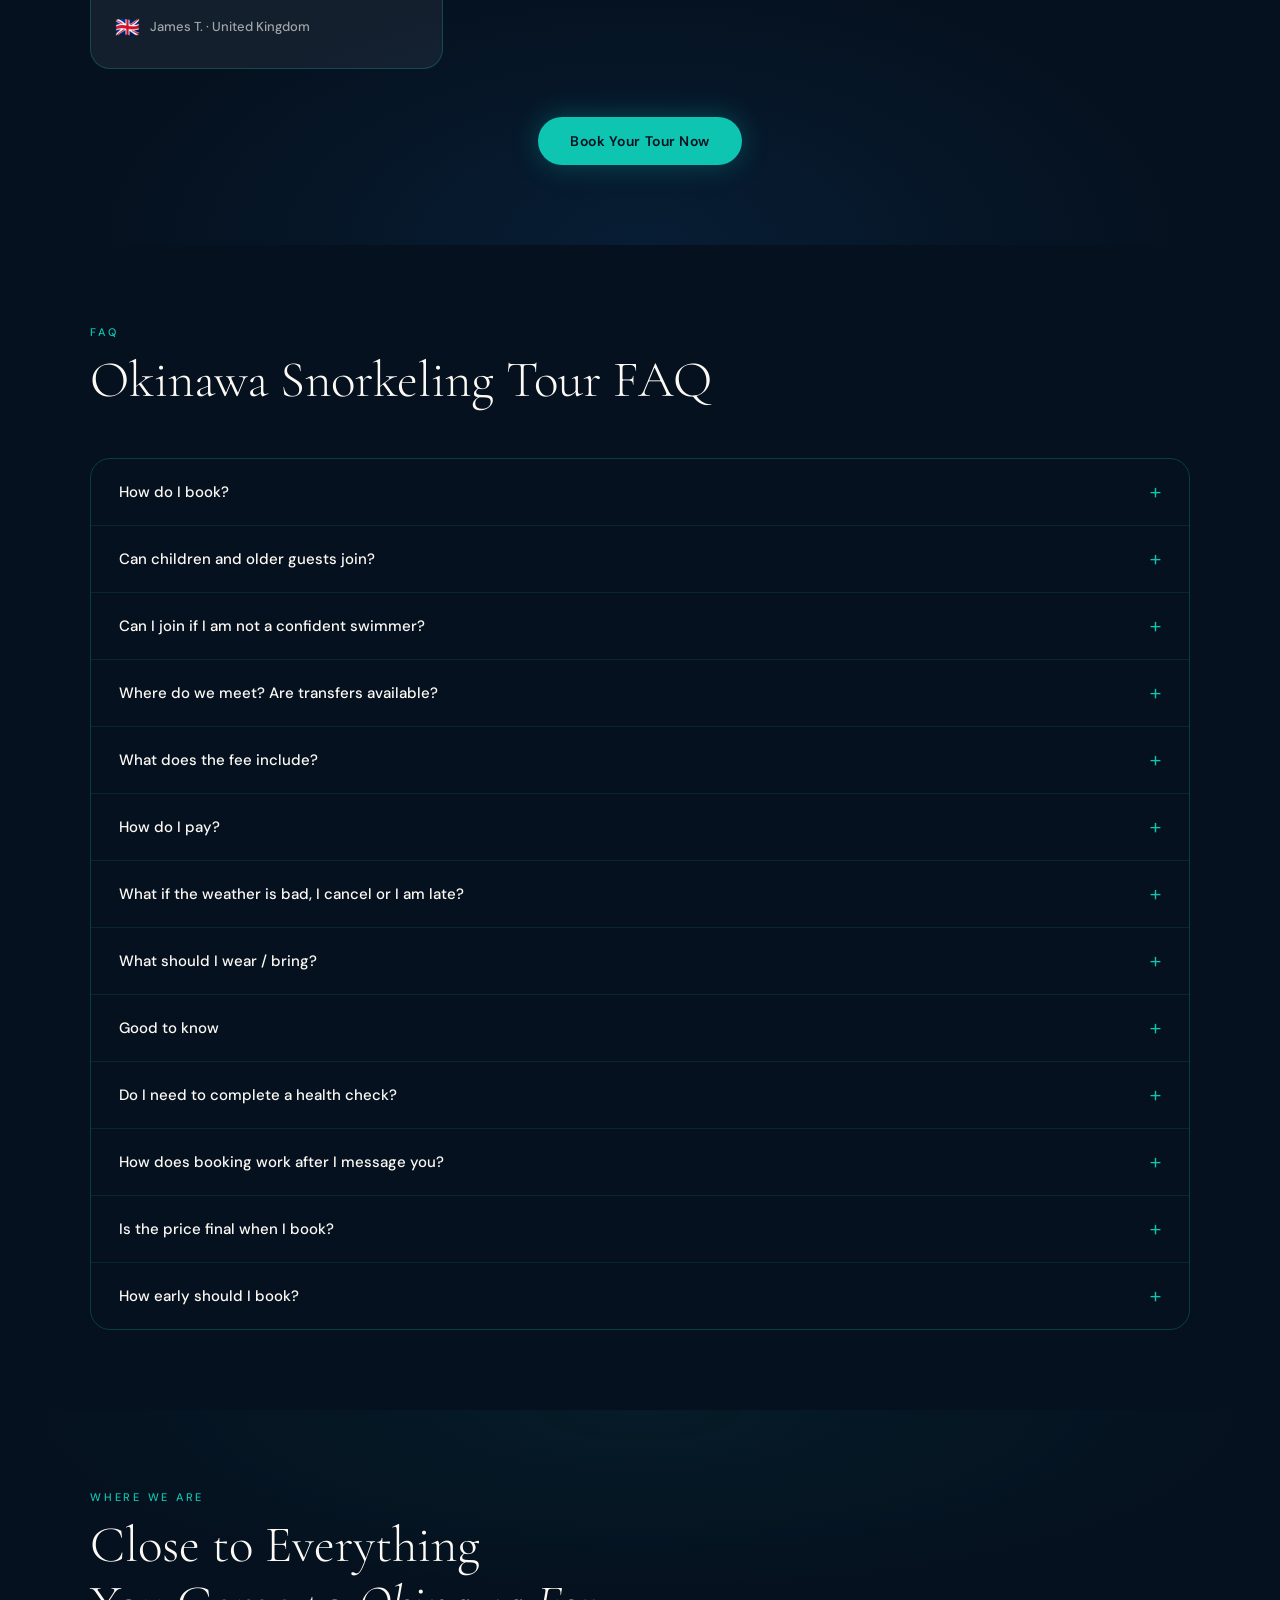
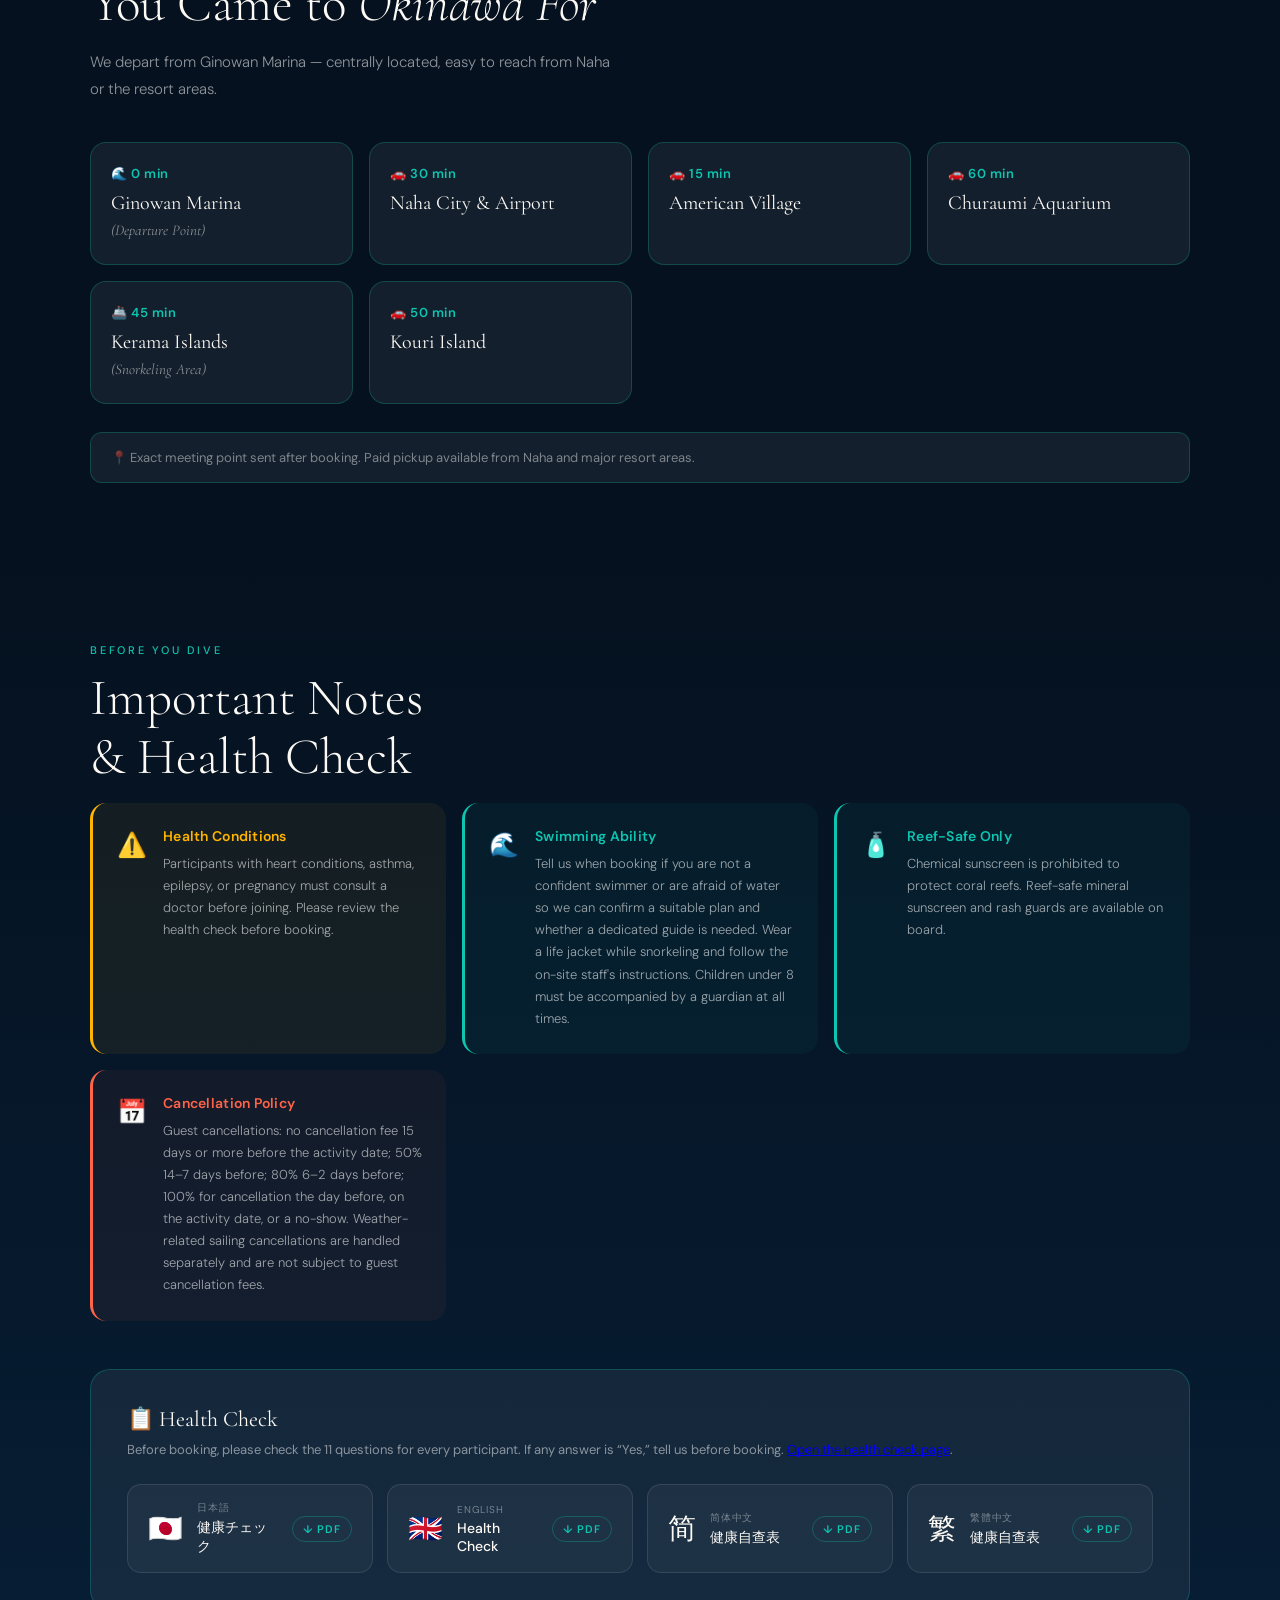
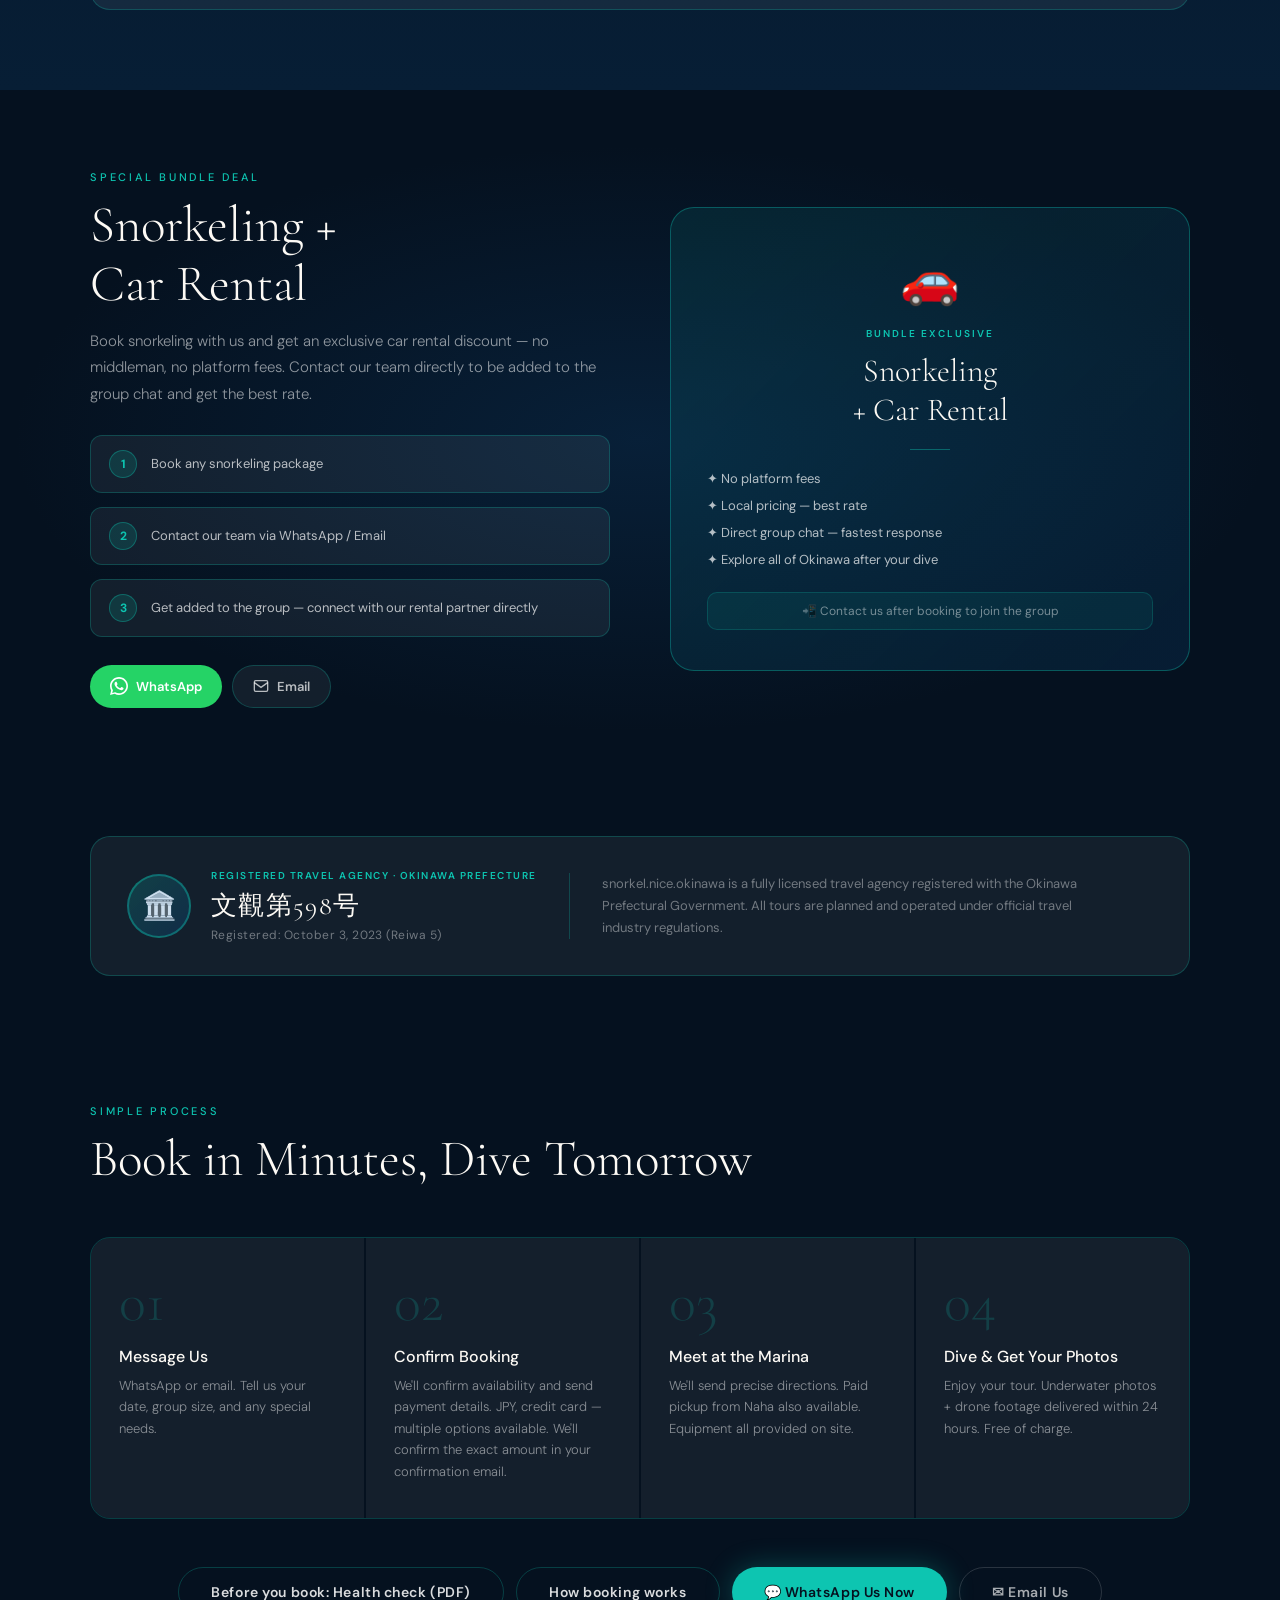
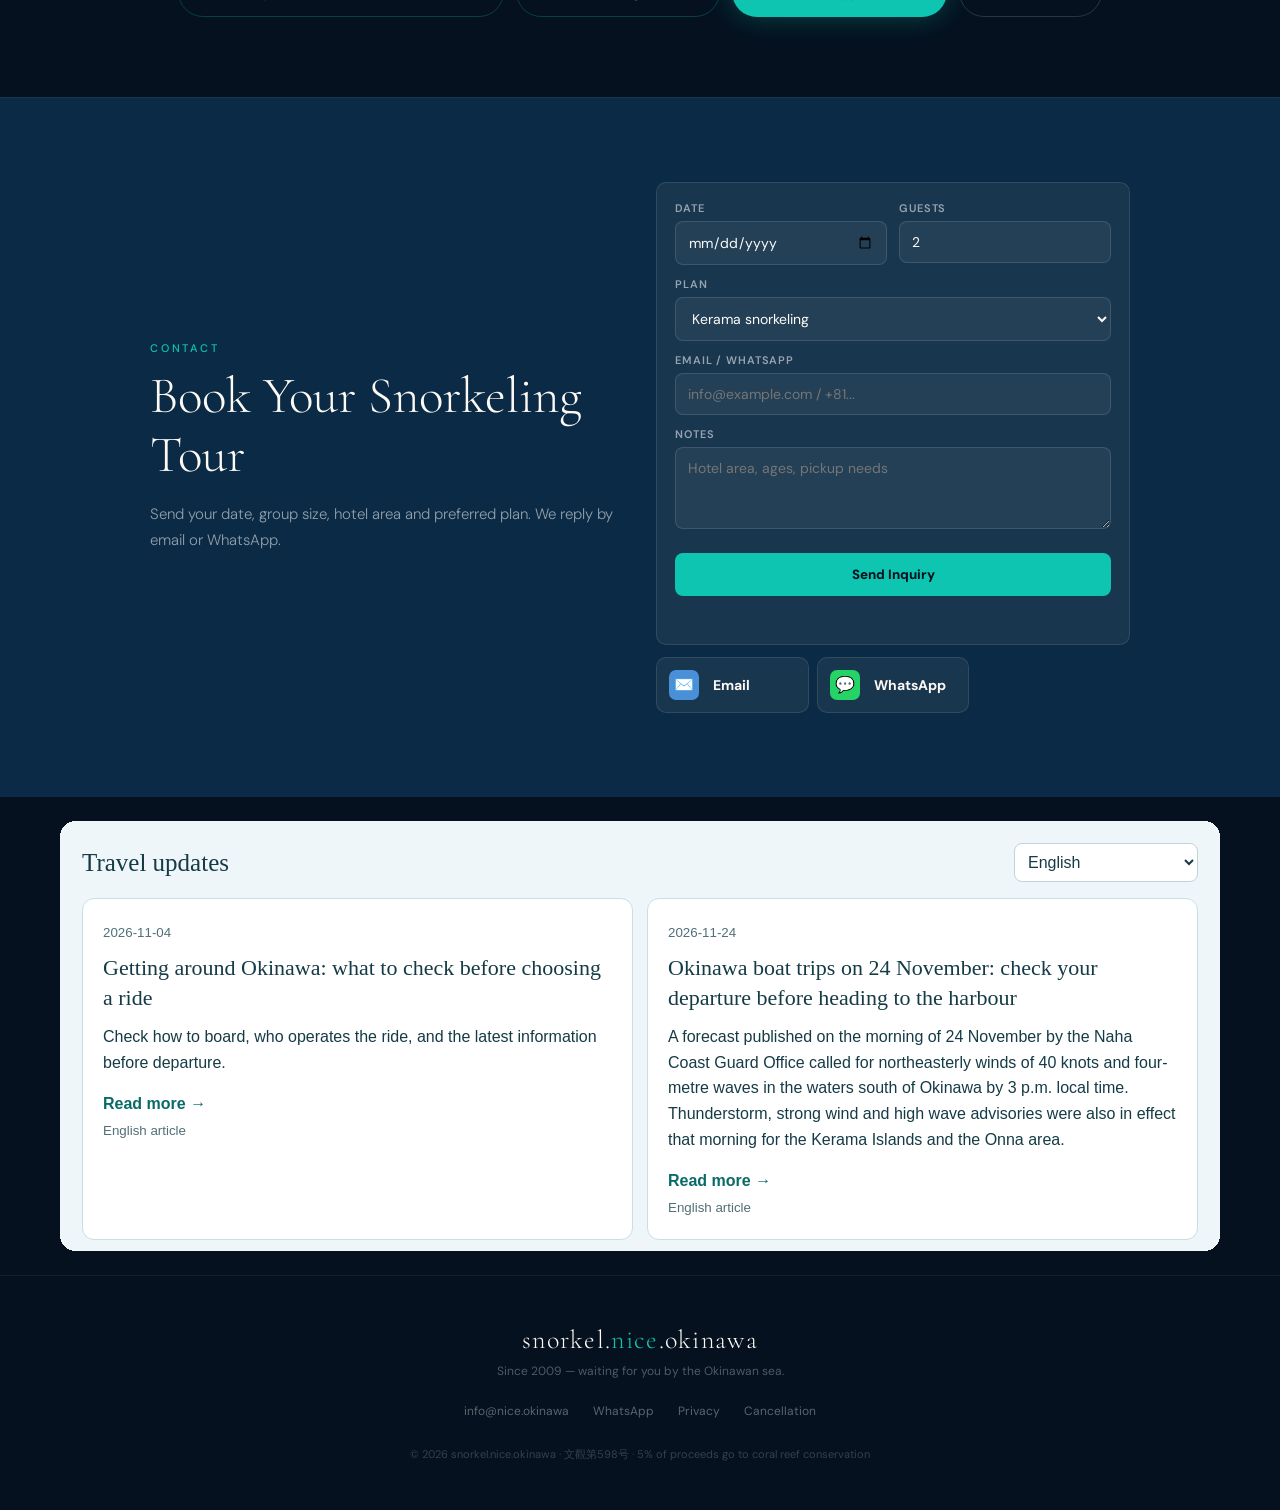
==== commit c9f5553e: "HB-374 follow page language in travel news shelf" ====
--- a/index.html
+++ b/index.html
@@ -2341,6 +2341,32 @@
 <section id="travel-news" aria-label="Travel news" style="max-width:1200px;margin:24px auto;padding:0 20px">
 <iframe title="Travel news · 旅行资讯" src="travel-news/index.html" loading="lazy" style="display:block;width:100%;height:430px;border:0;border-radius:16px" sandbox="allow-scripts allow-popups allow-popups-to-escape-sandbox"></iframe>
 </section>
+<script>
+(function(){
+  'use strict';
+  const frame=document.querySelector('#travel-news iframe');
+  if(!frame)return;
+  const key='nice_travel_news_language';
+  const normalize=value=>{value=String(value||'').toLowerCase();return /^ja(?:-|$)/.test(value)?'ja':/^(zh|zh-cn|zh-sg|zh-hans)(?:$|-)/.test(value)&&!/^zh-(tw|hk|mo|hant)/.test(value)?'zh-hans':'en'};
+  let manual='';
+  try {manual=sessionStorage.getItem(key)||'';} catch(_){}
+  if(!['en','ja','zh-hans'].includes(manual))manual='';
+  function current(){return manual||normalize(document.documentElement.getAttribute('data-lang')||document.documentElement.lang||(navigator.languages||[])[0]||navigator.language||'en')}
+  function send(){frame.contentWindow.postMessage({type:'nice-travel-language',lang:current(),manual:!!manual},'*')}
+  const url=new URL(frame.getAttribute('src'),location.href);
+  url.searchParams.set('lang',current());
+  if(manual)url.searchParams.set('manual','1');
+  frame.src=url.href;
+  frame.addEventListener('load',send);
+  new MutationObserver(send).observe(document.documentElement,{attributes:true,attributeFilter:['lang','data-lang']});
+  addEventListener('message',event=>{
+    if(event.source!==frame.contentWindow||!event.data)return;
+    if(event.data.type==='nice-travel-ready'){send();return}
+    if(event.data.type!=='nice-travel-manual'||!['en','ja','zh-hans'].includes(event.data.lang))return;
+    manual=event.data.lang;try {sessionStorage.setItem(key,manual)}catch(_){}
+  });
+})();
+</script>
 <!-- TRAVEL-NEWS-SLOT-V1 END -->
 <footer>
   <div class="footer-logo">snorkel.<span>nice</span>.okinawa</div>
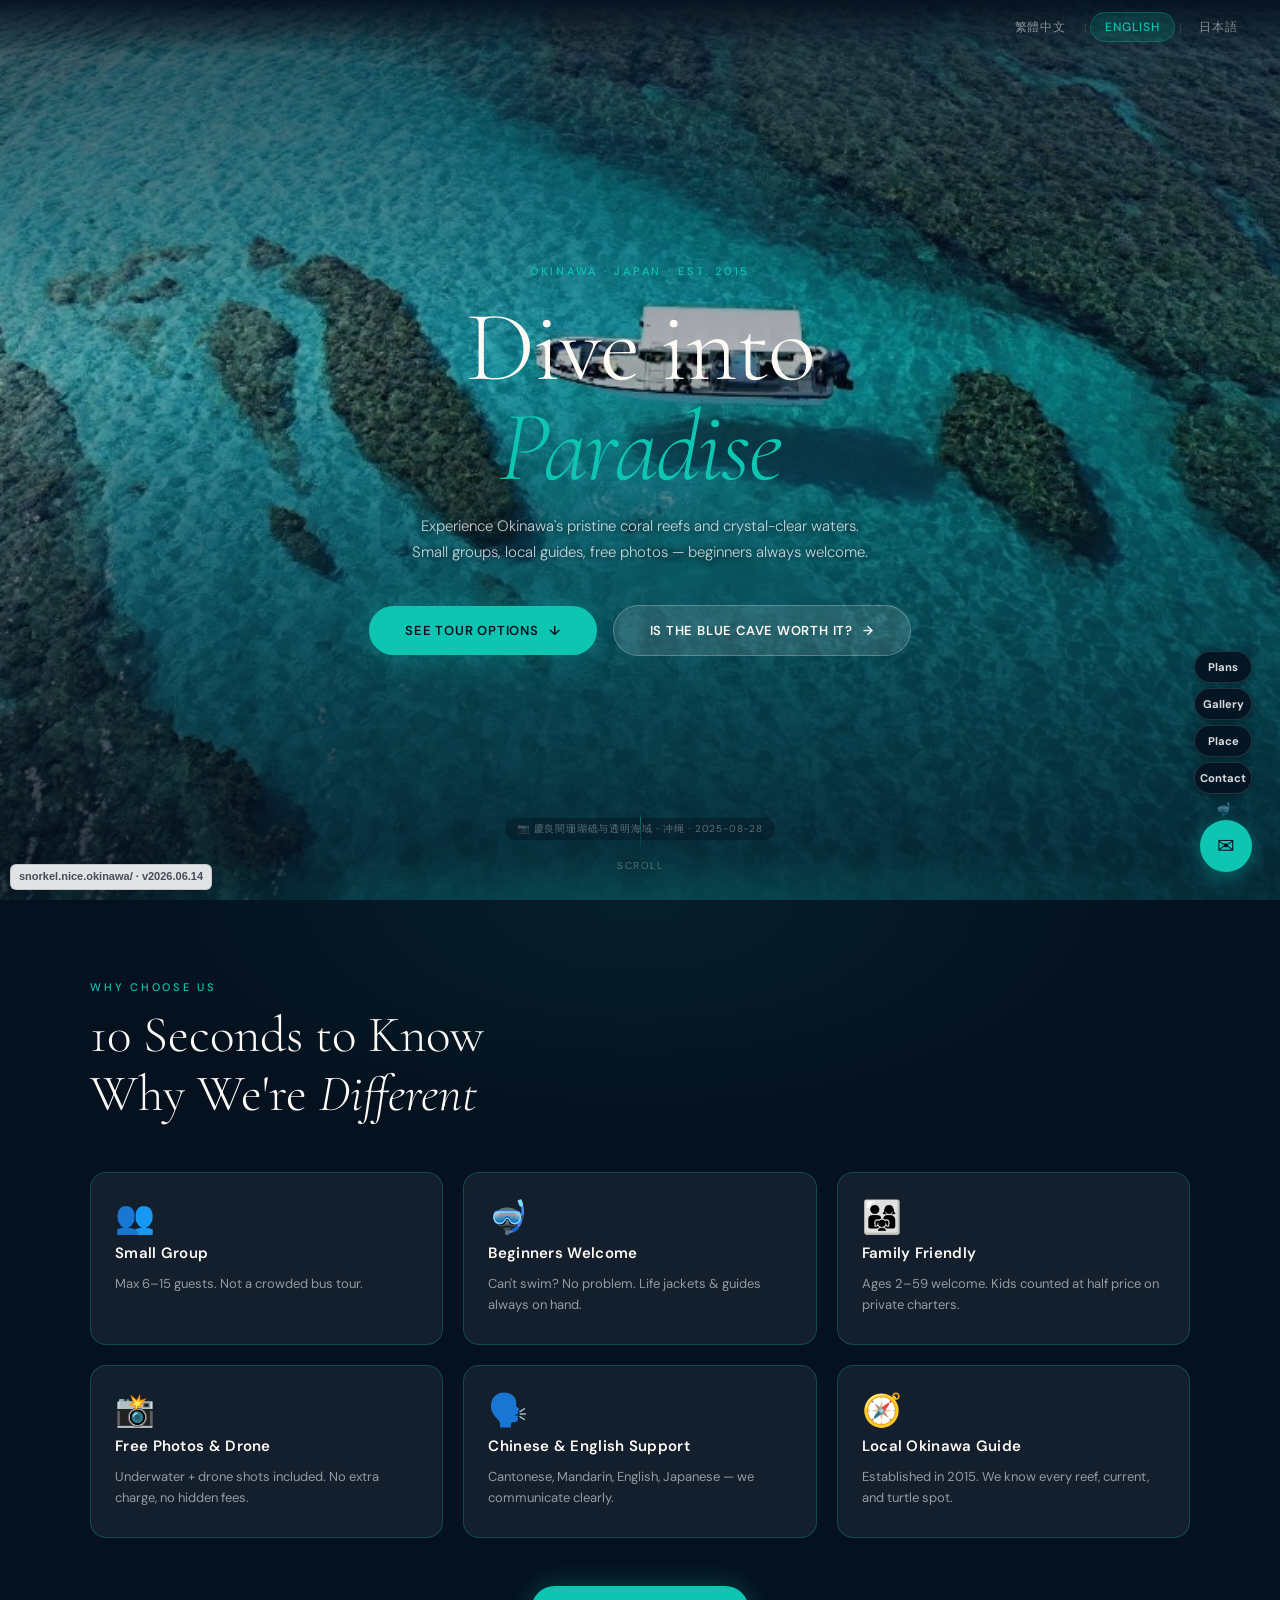
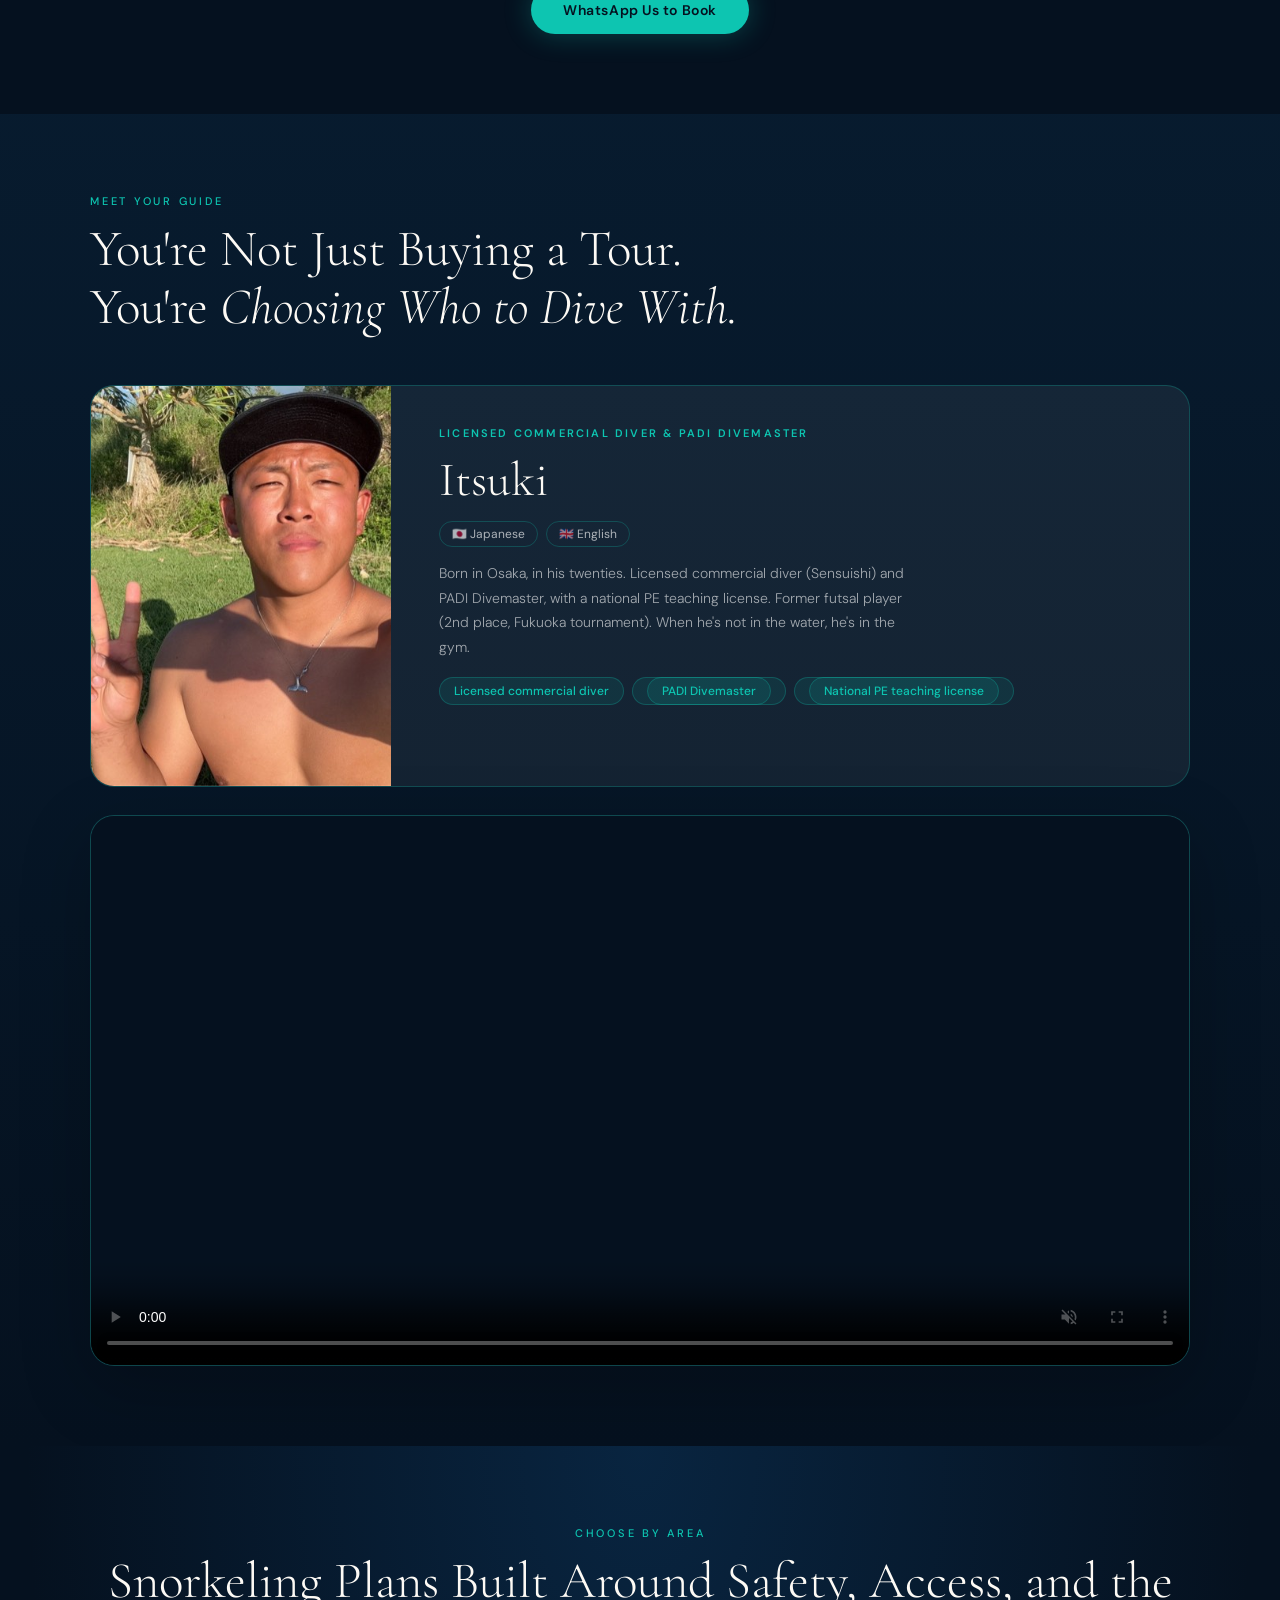
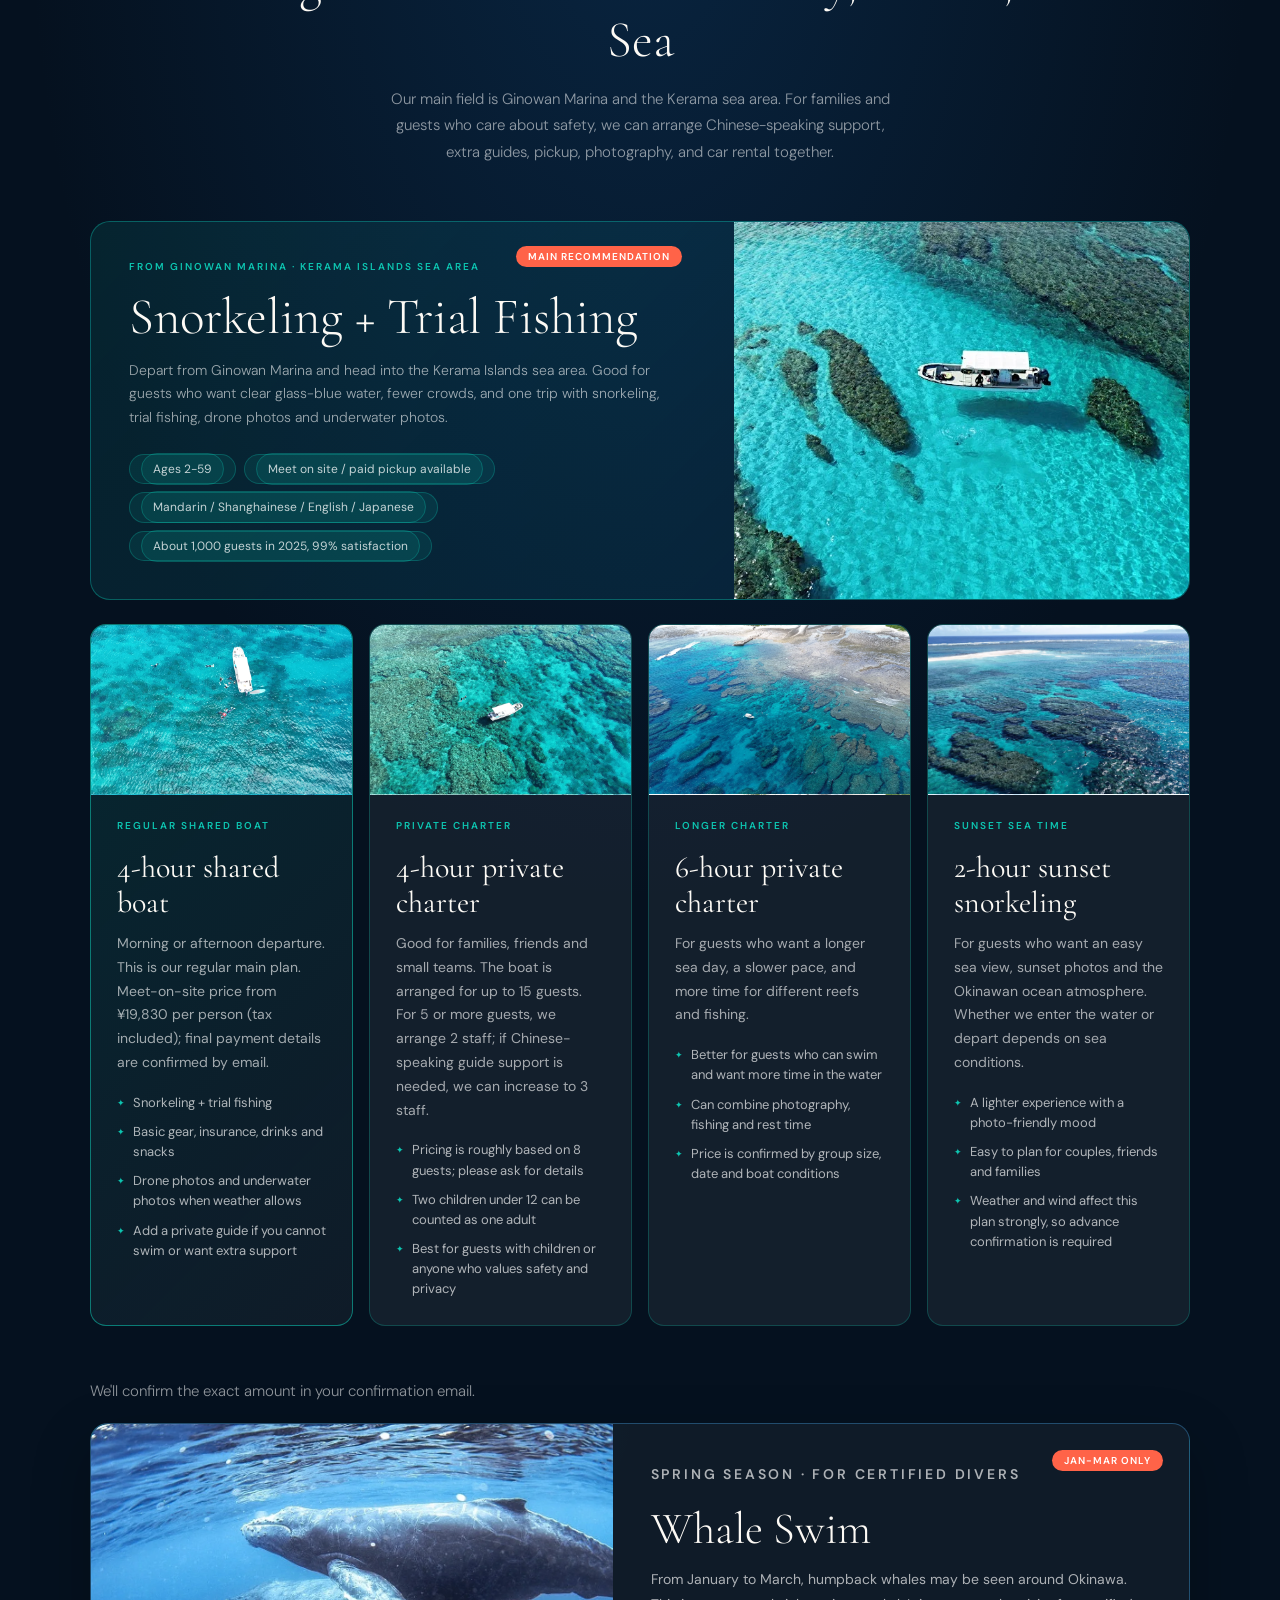
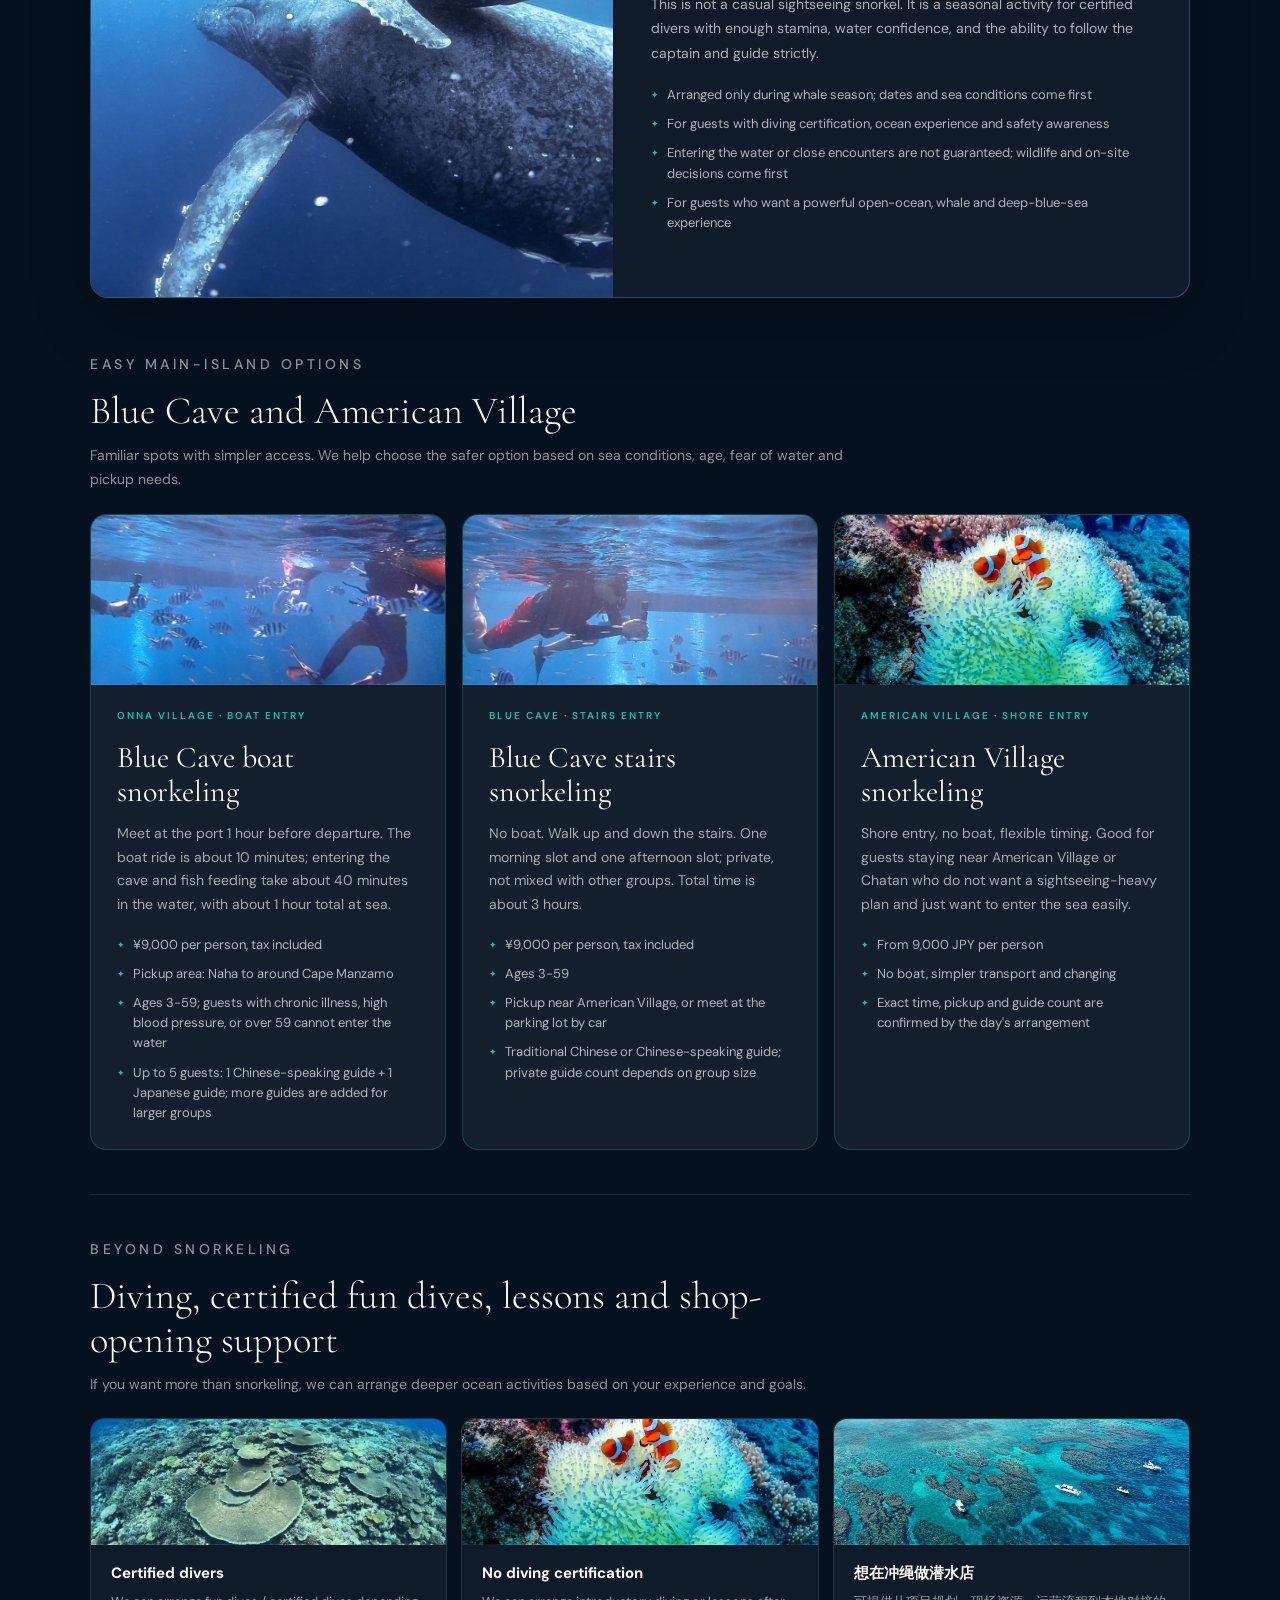
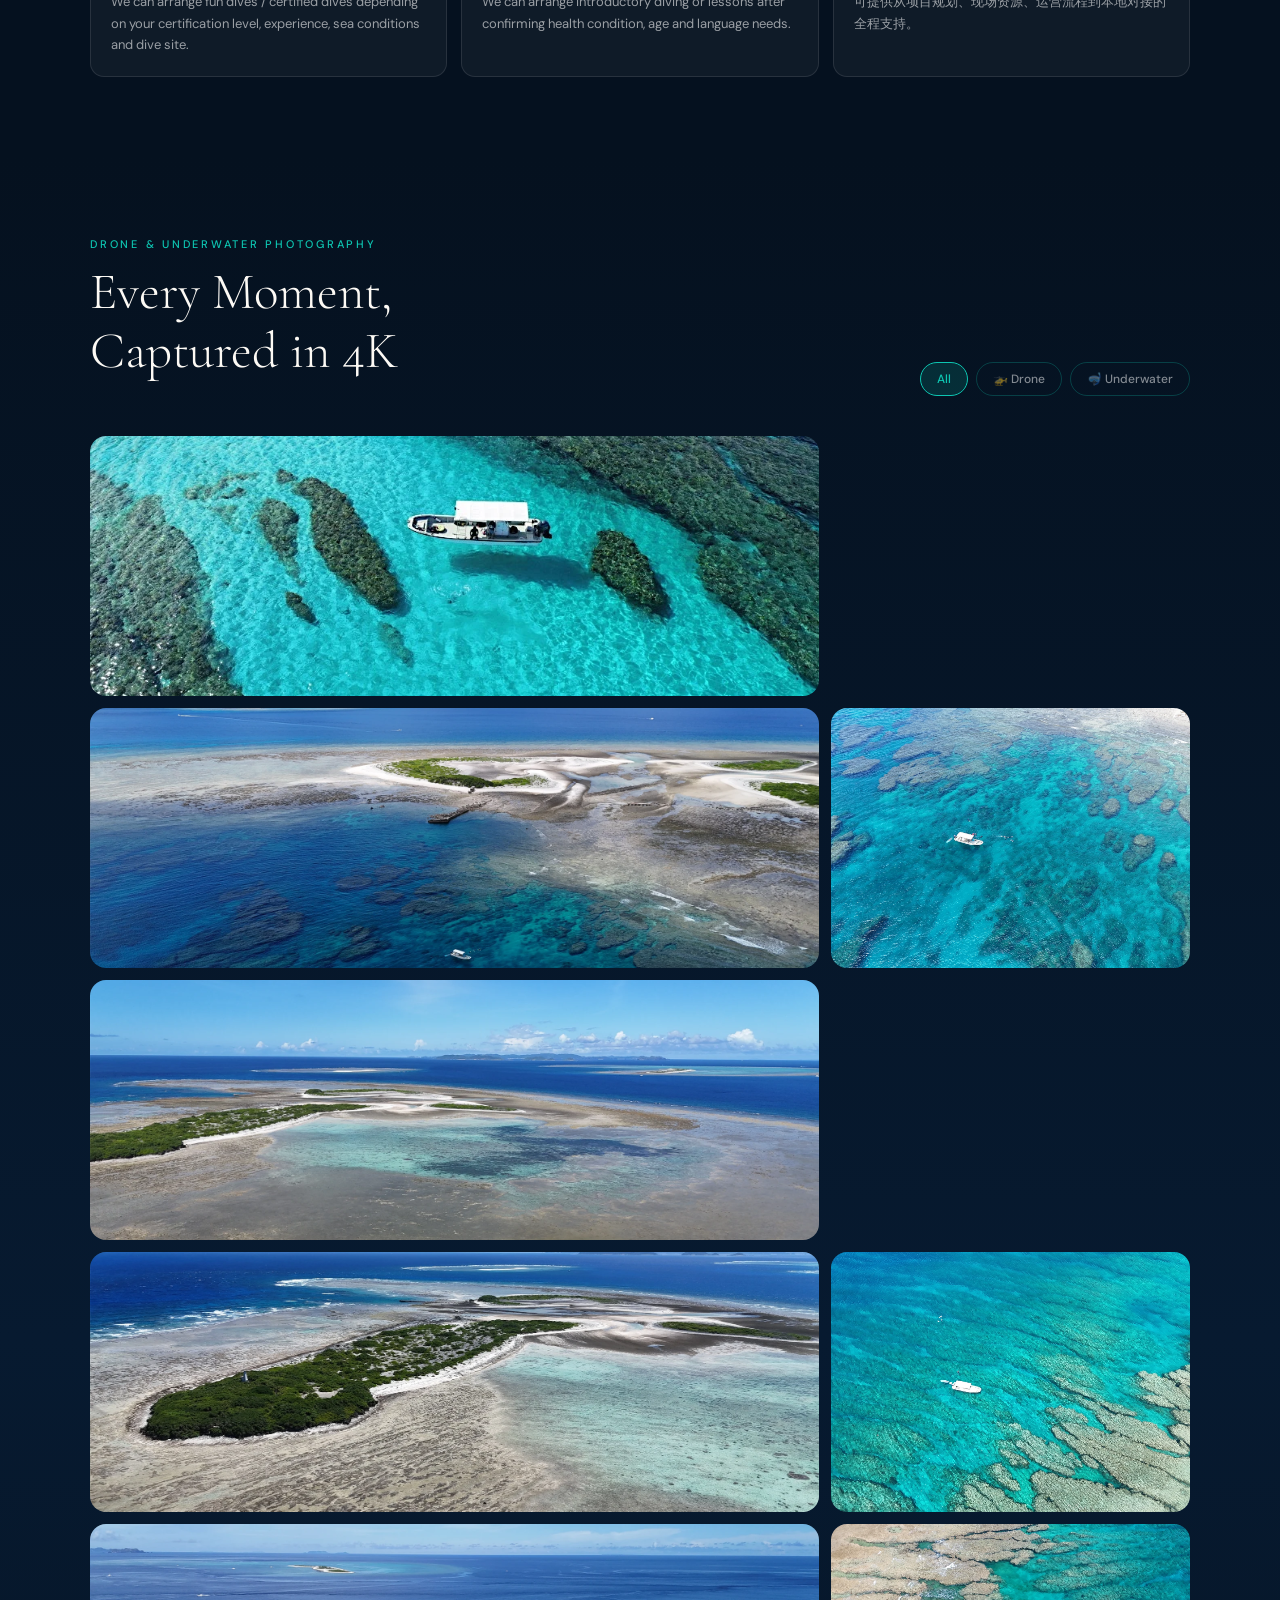
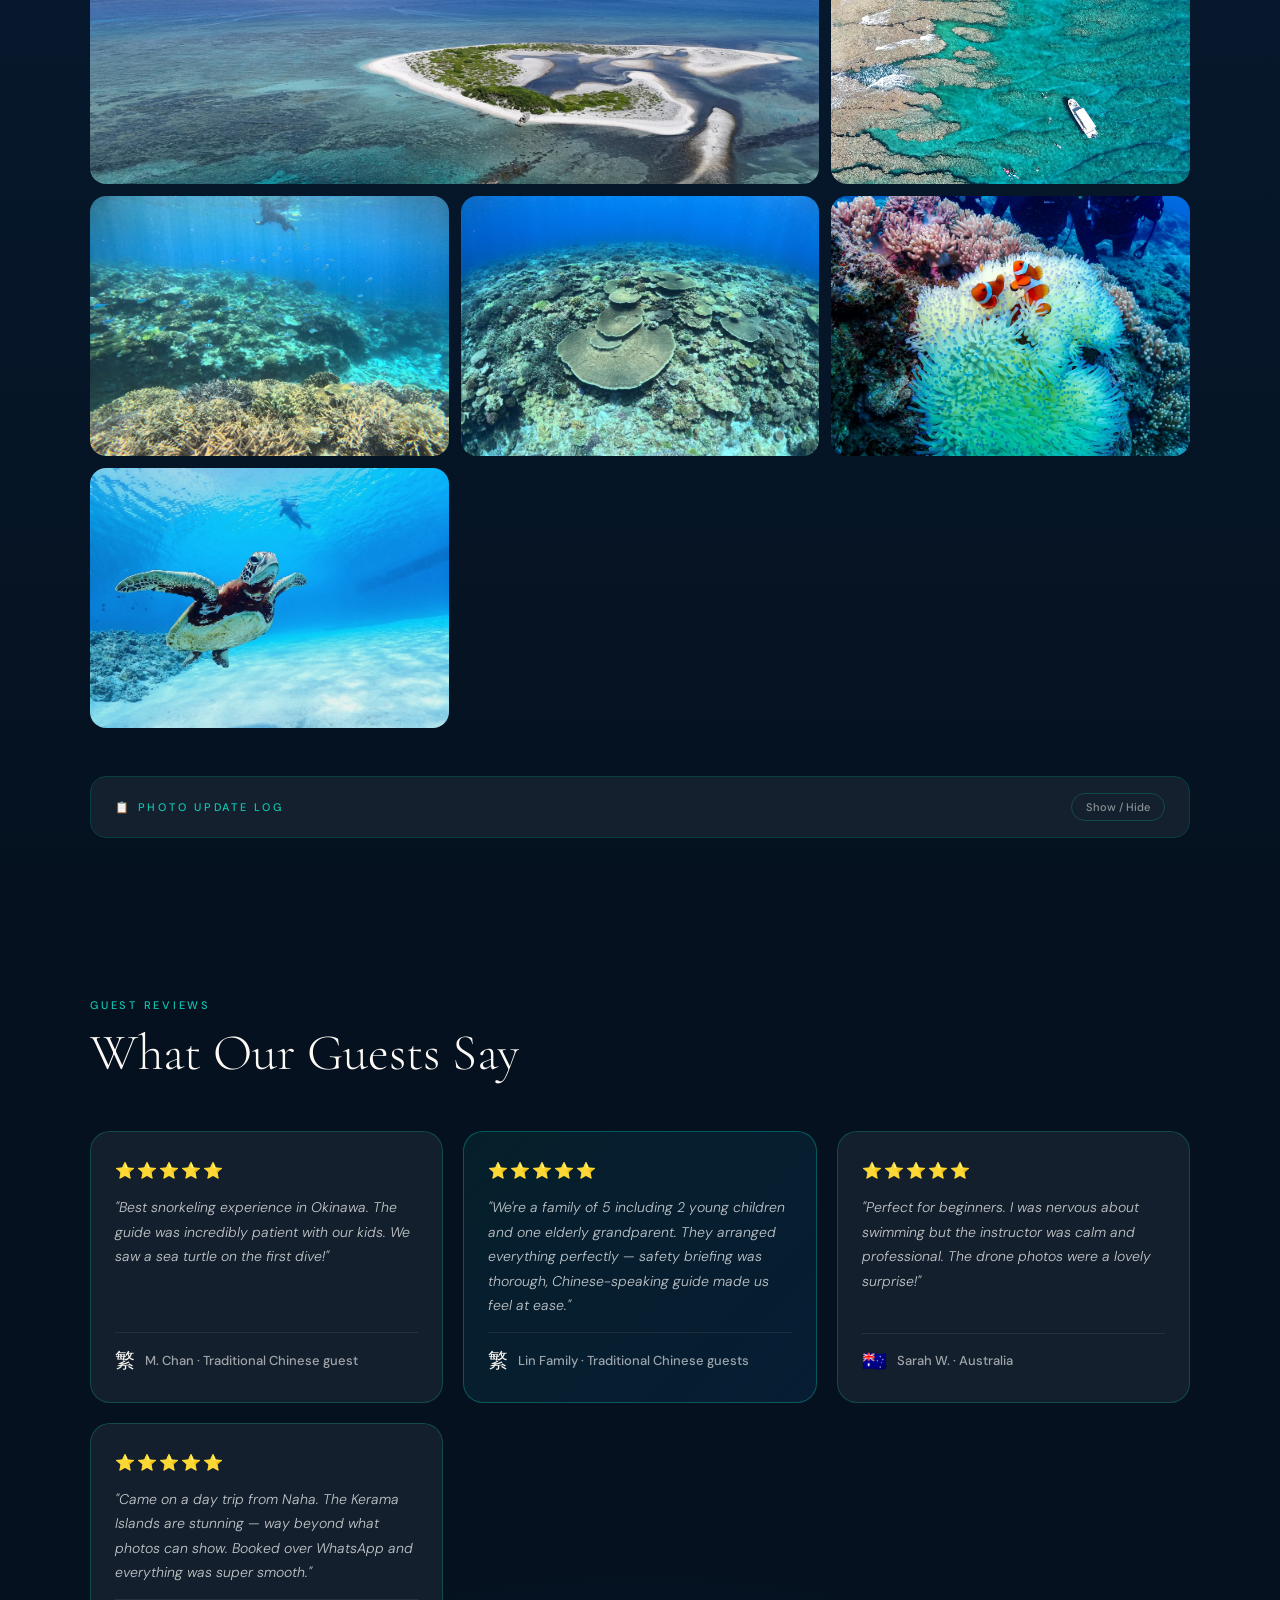
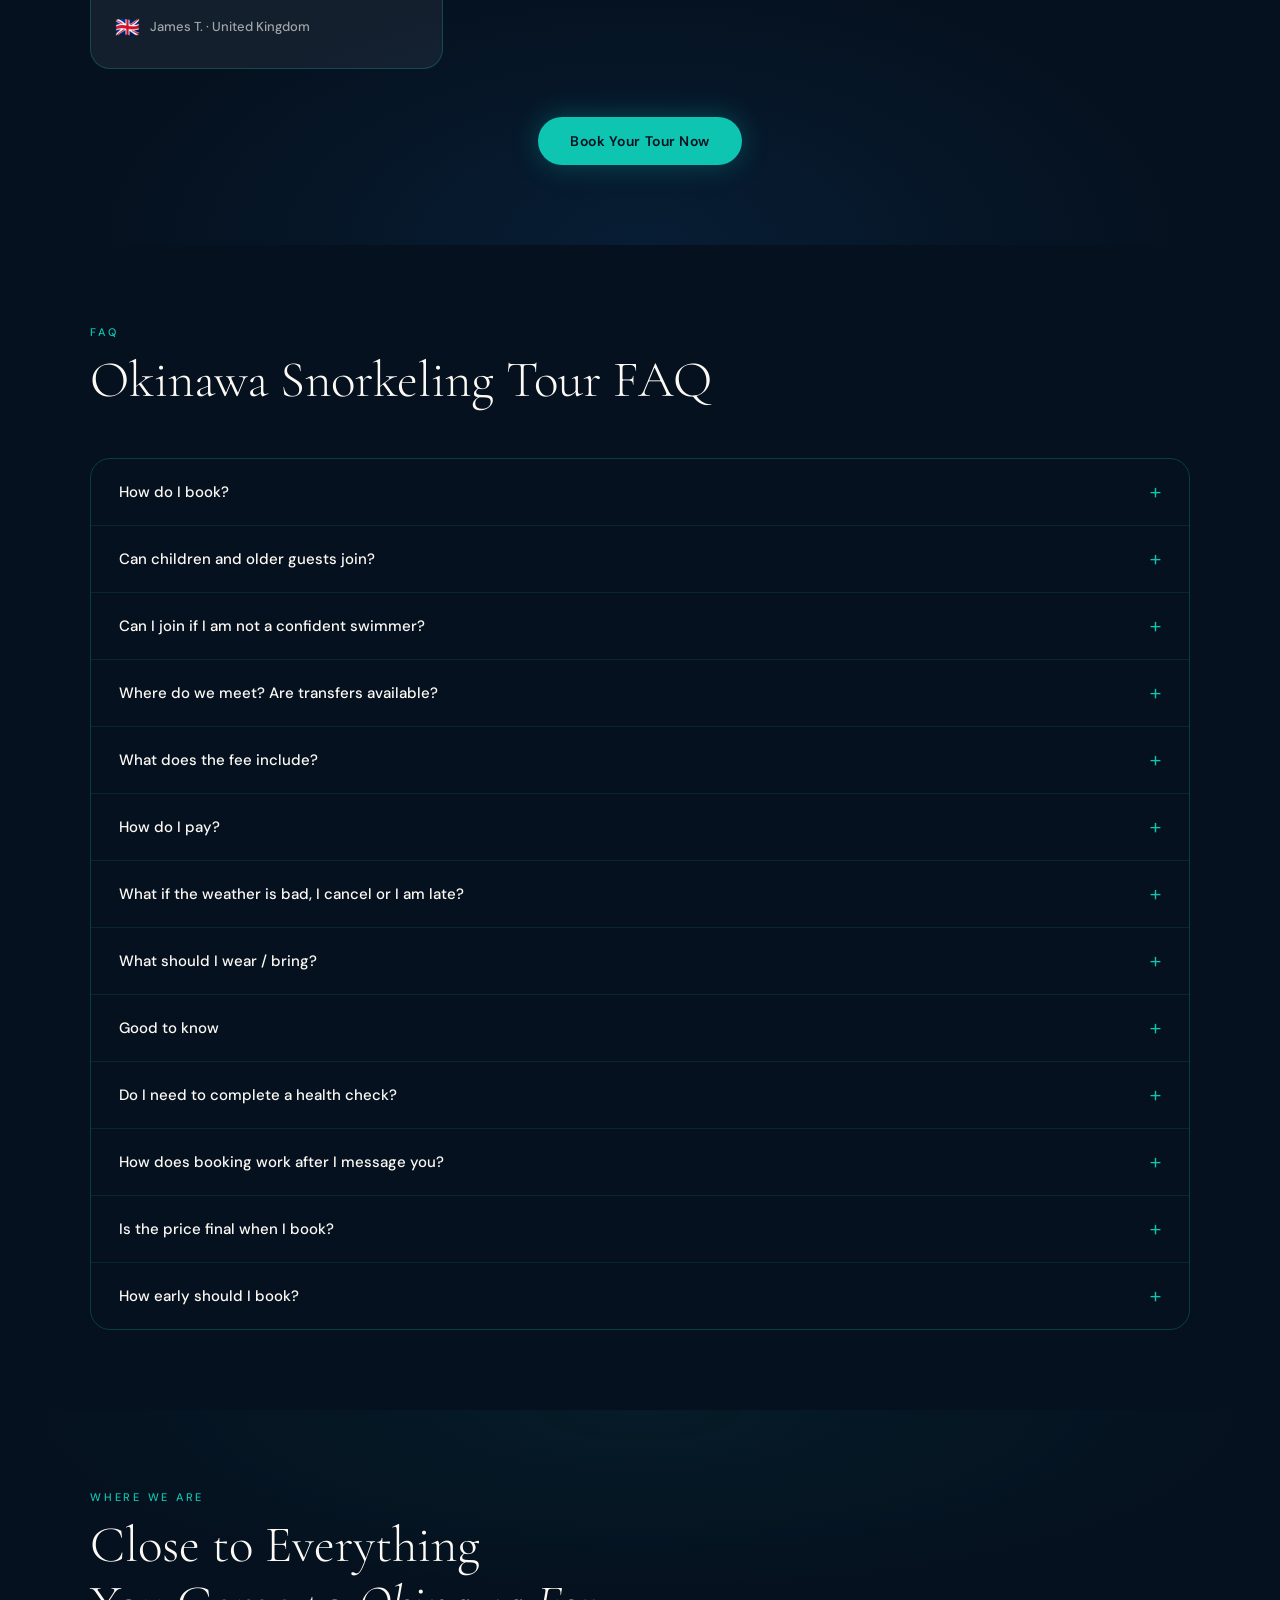
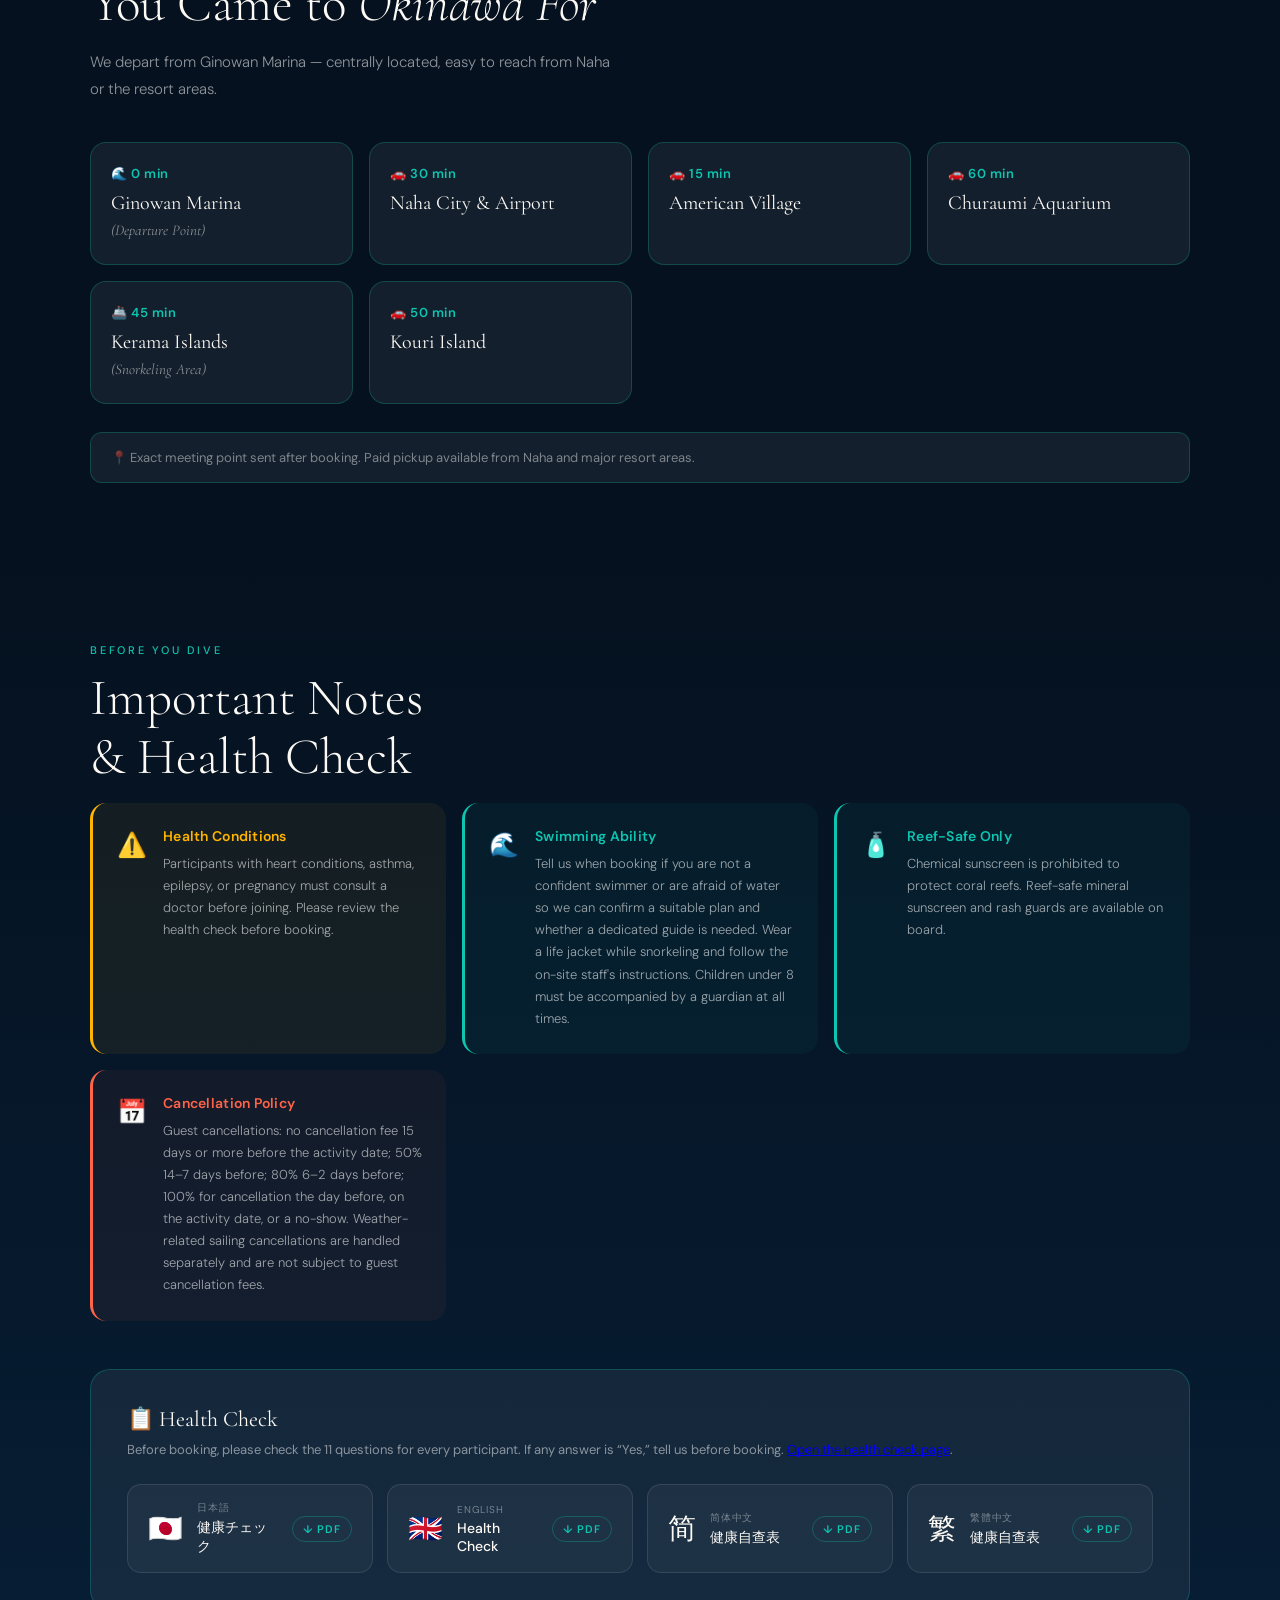
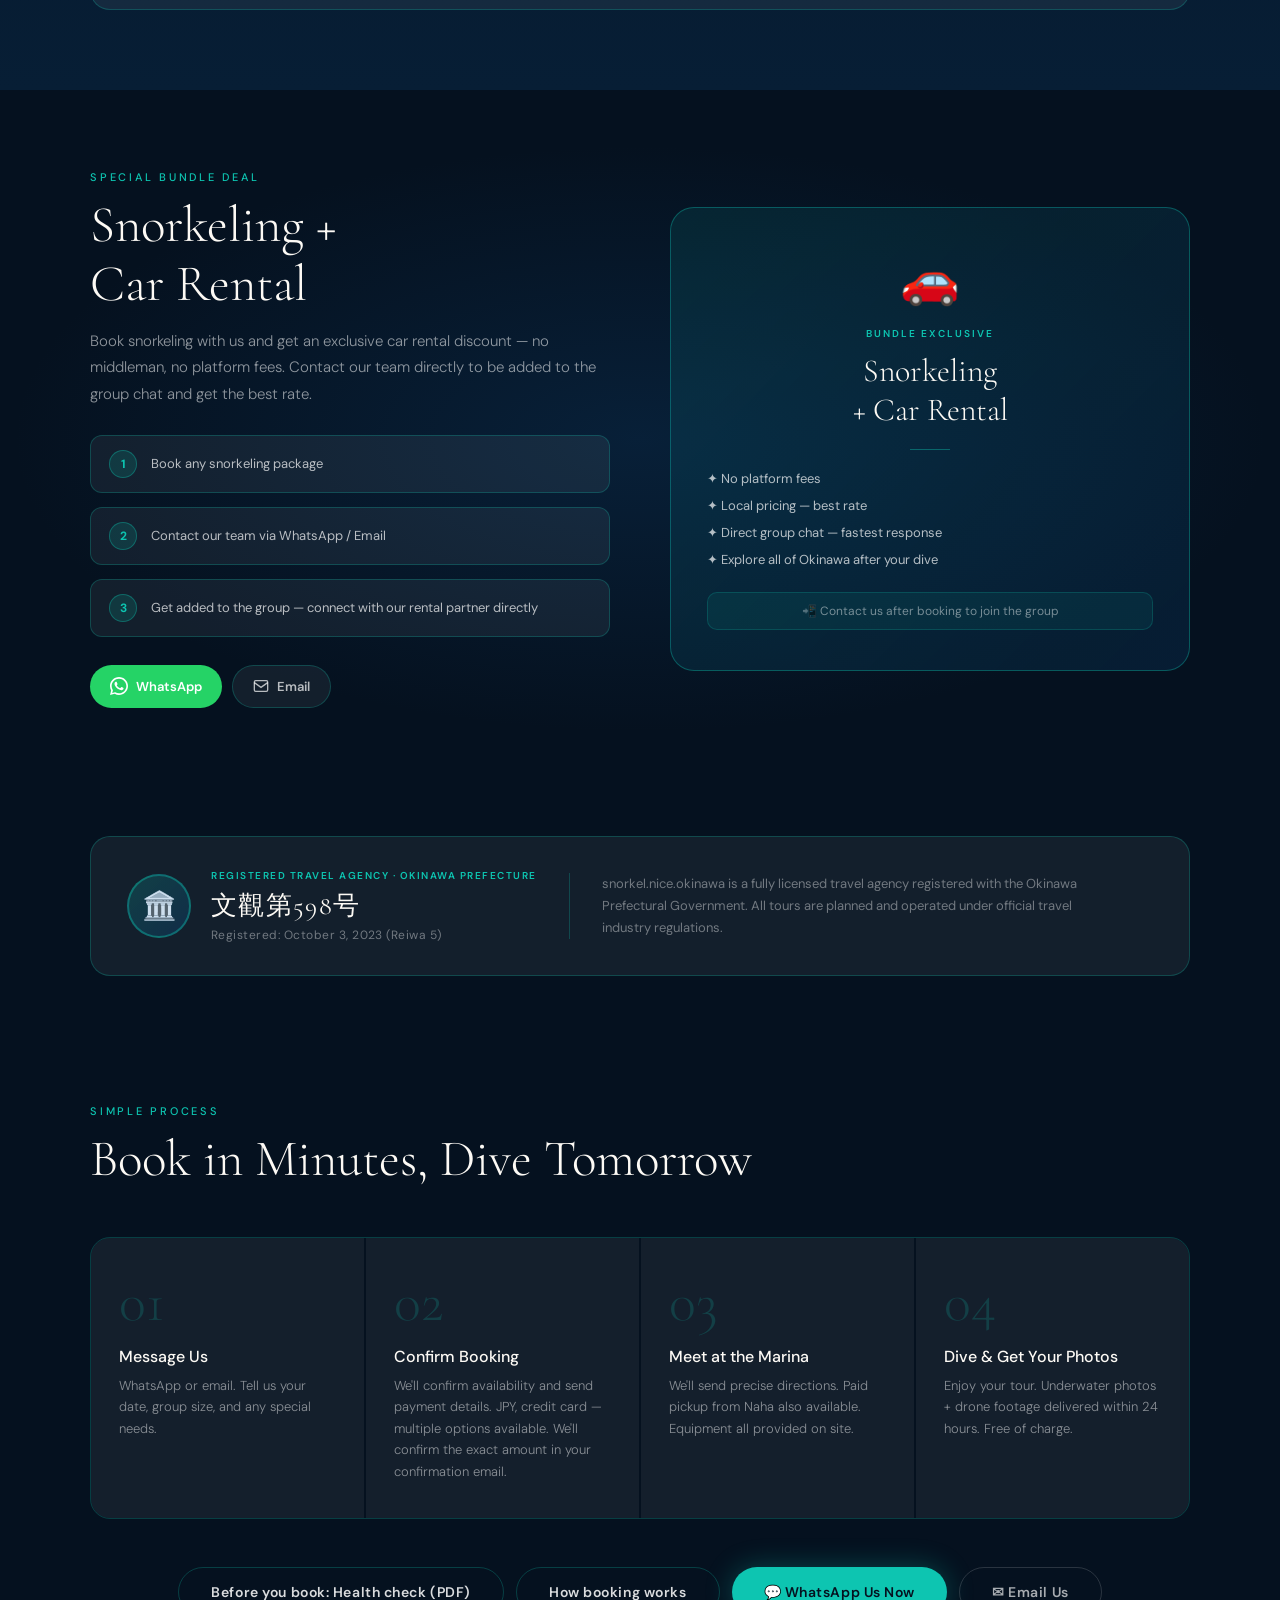
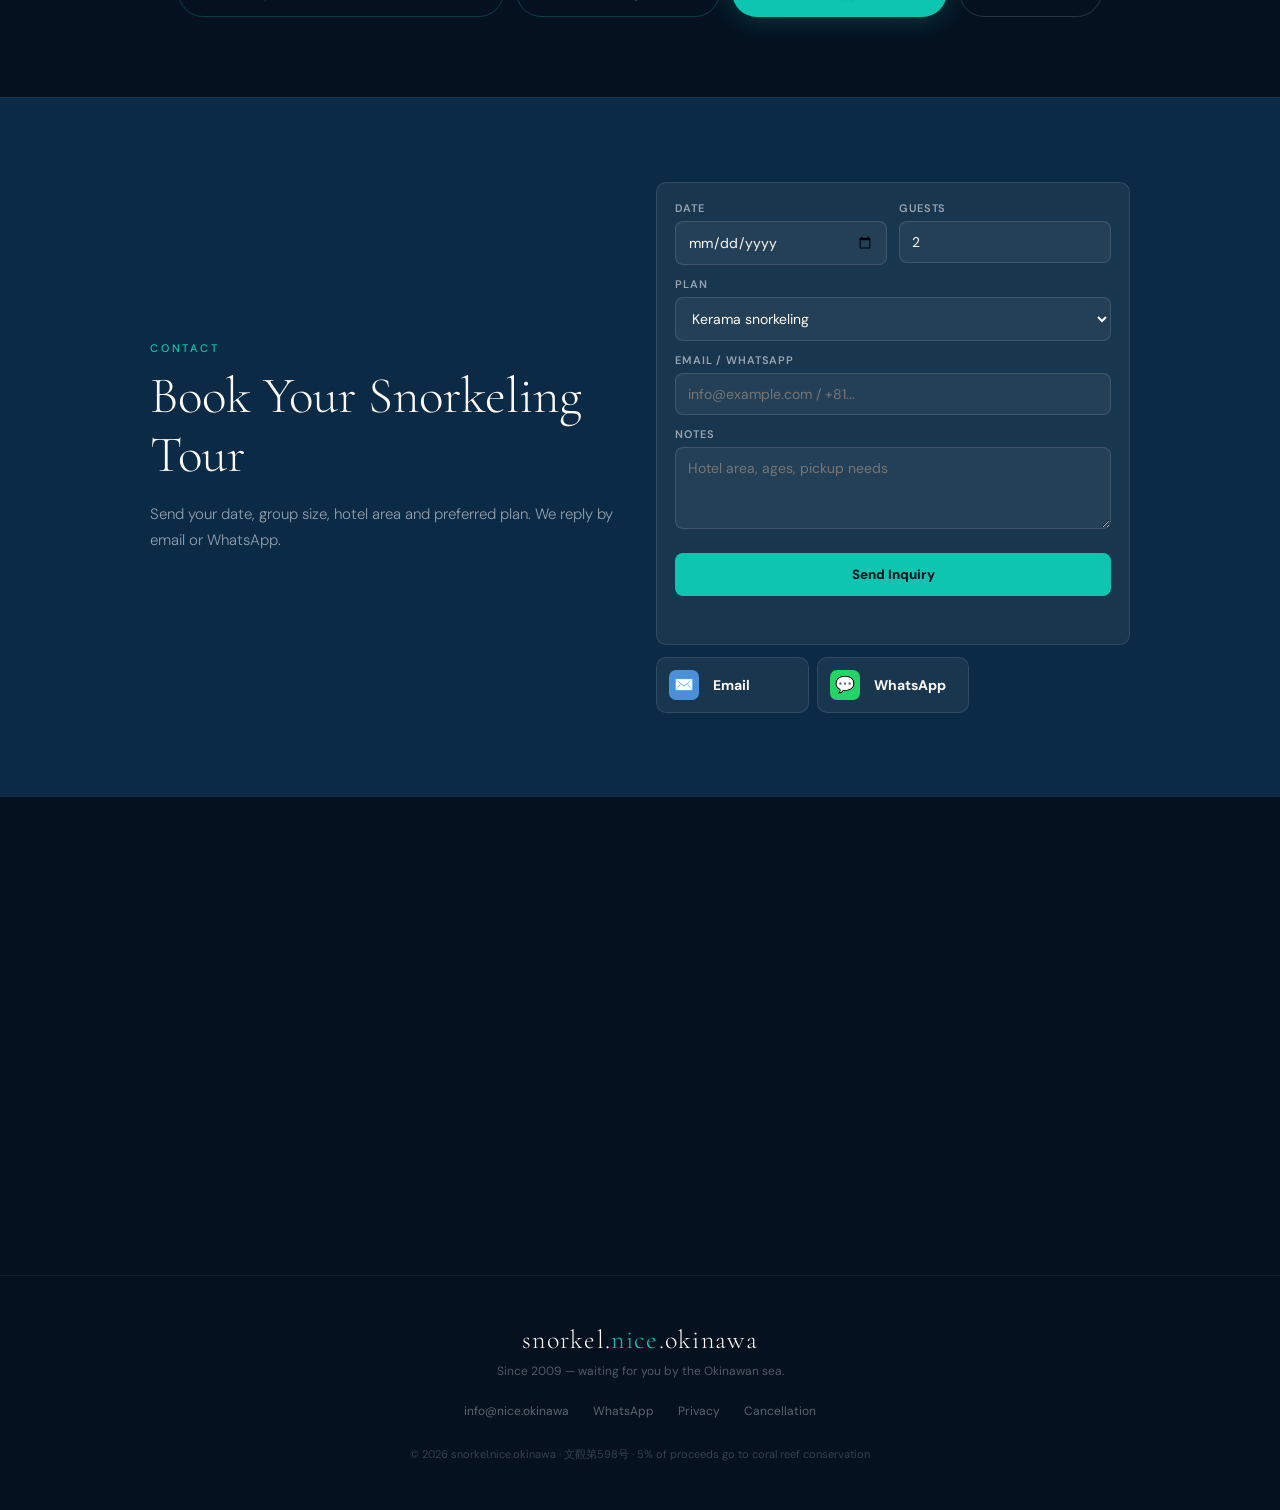
==== commit 2931e0d0: "HB-443 correct company establishment year to 2015" ====
--- a/index.html
+++ b/index.html
@@ -1186,9 +1186,9 @@
           <span data-lang="ja">沖縄地元ガイド</span>
         </div>
         <div class="why-desc">
-          <span data-lang="en" class="visible">Est. 2009. We know every reef, current, and turtle spot.</span>
-          <span data-lang="zh-Hant">2009年創立，熟悉每一片礁盤、海流和海龜出沒點。</span>
-          <span data-lang="ja">2009年創業。地元の礁、海流、ウミガメスポットを熟知。</span>
+          <span data-lang="en" class="visible">Established in 2015. We know every reef, current, and turtle spot.</span>
+          <span data-lang="zh-Hant">2015年創立，熟悉每一片礁盤、海流和海龜出沒點。</span>
+          <span data-lang="ja">2015年創業。地元の礁、海流、ウミガメスポットを熟知。</span>
         </div>
       </div>
     </div>
